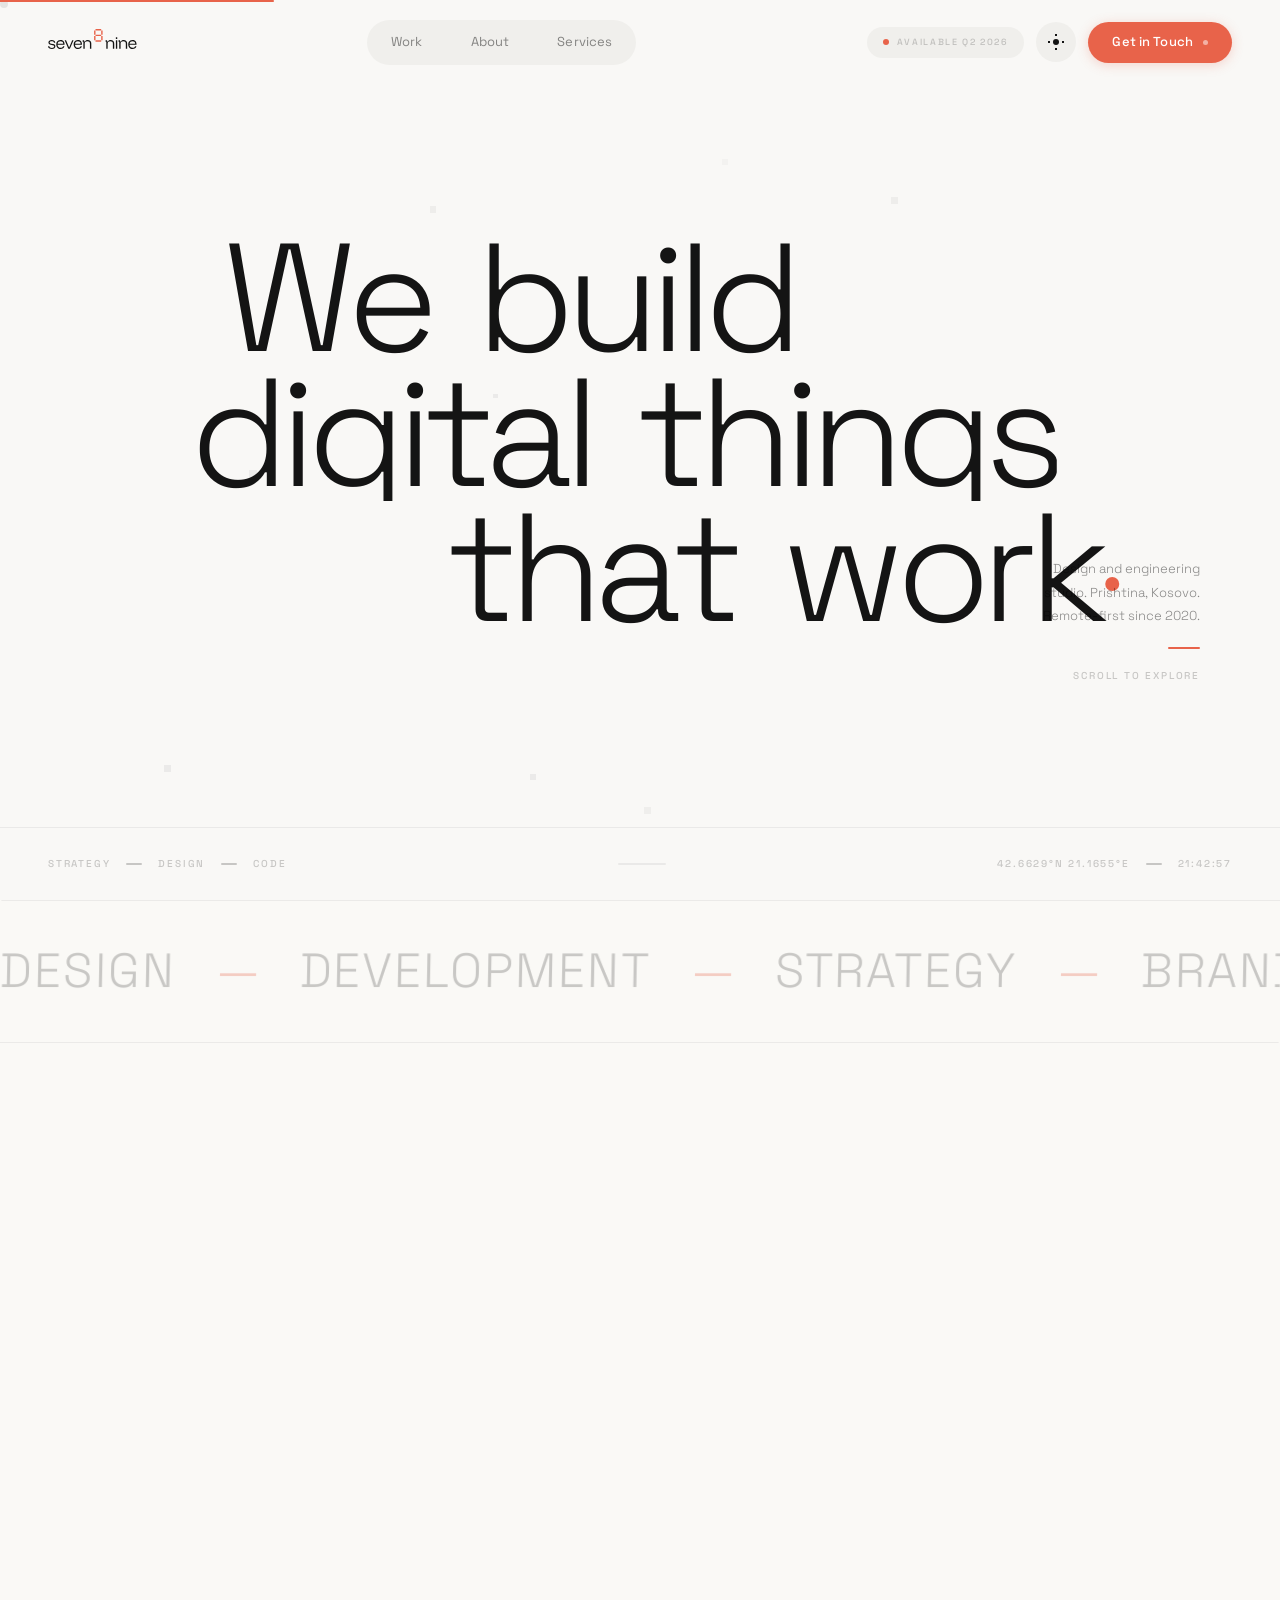
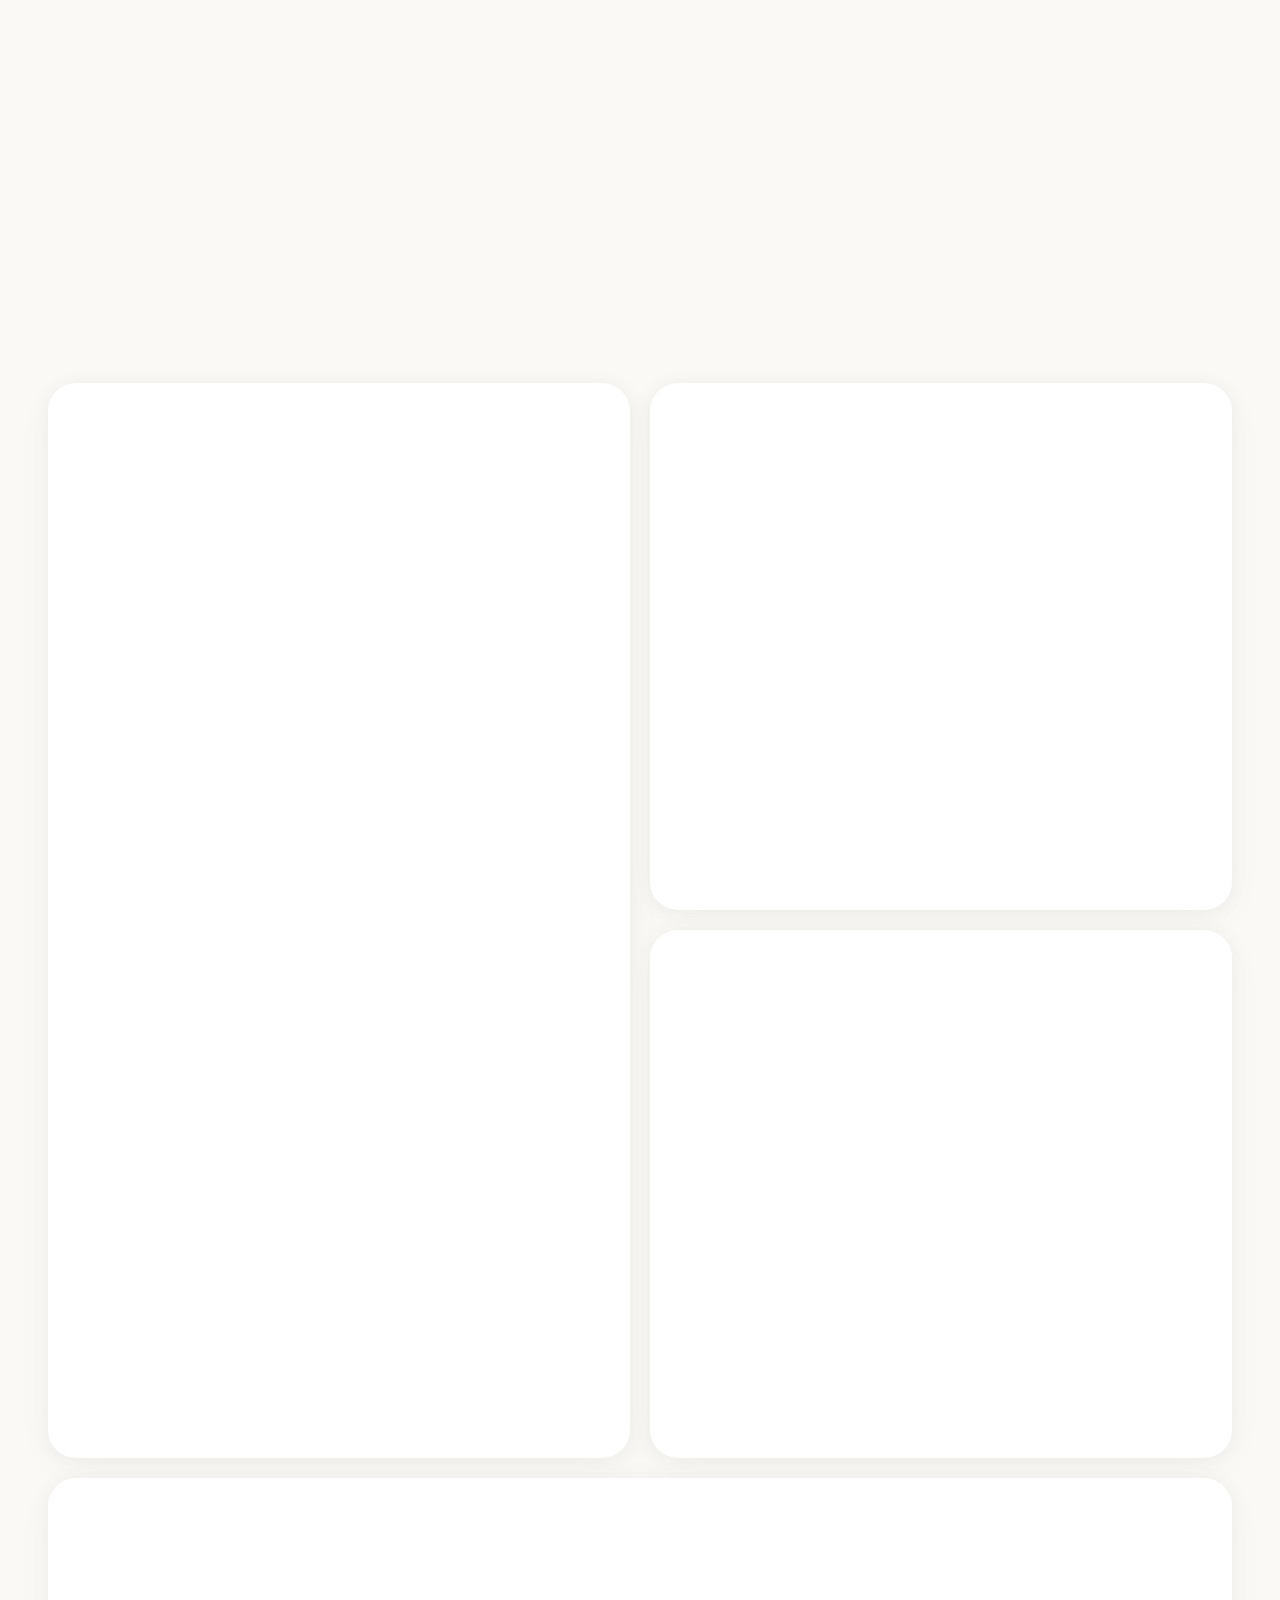
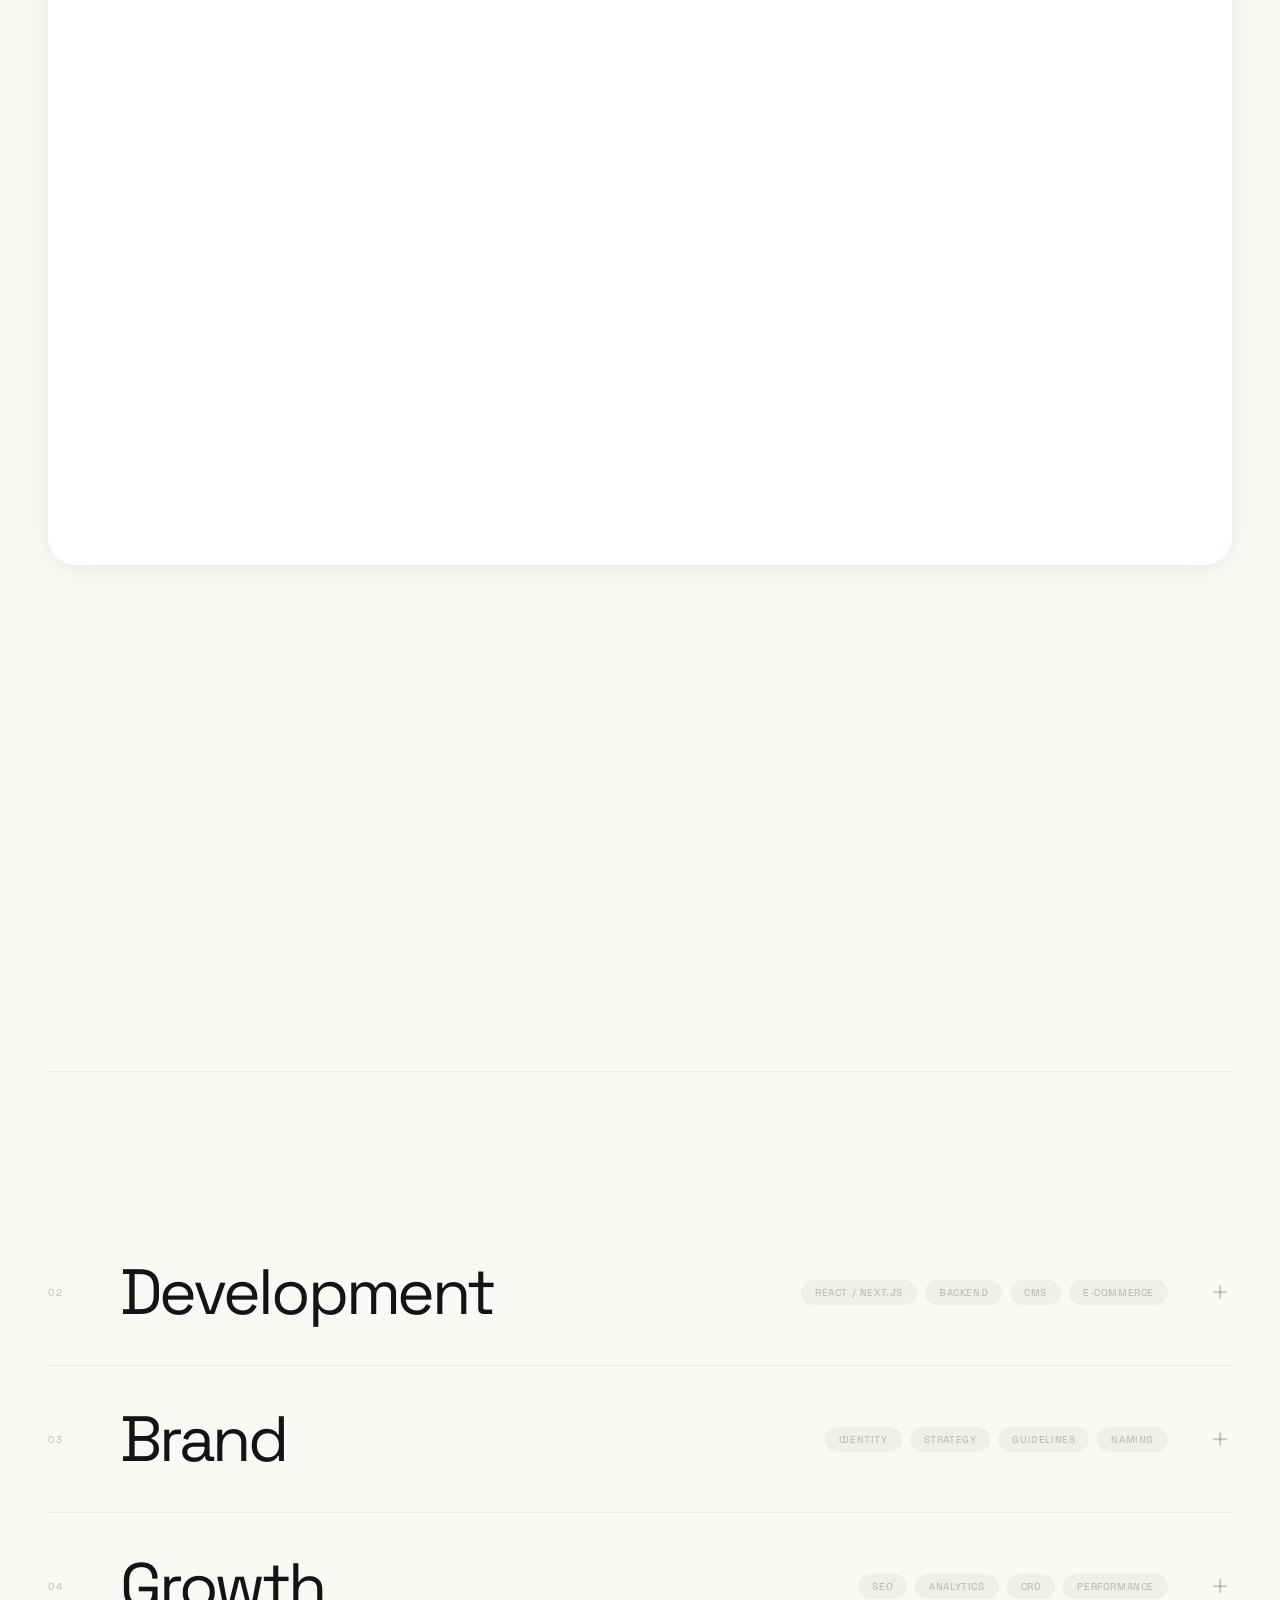
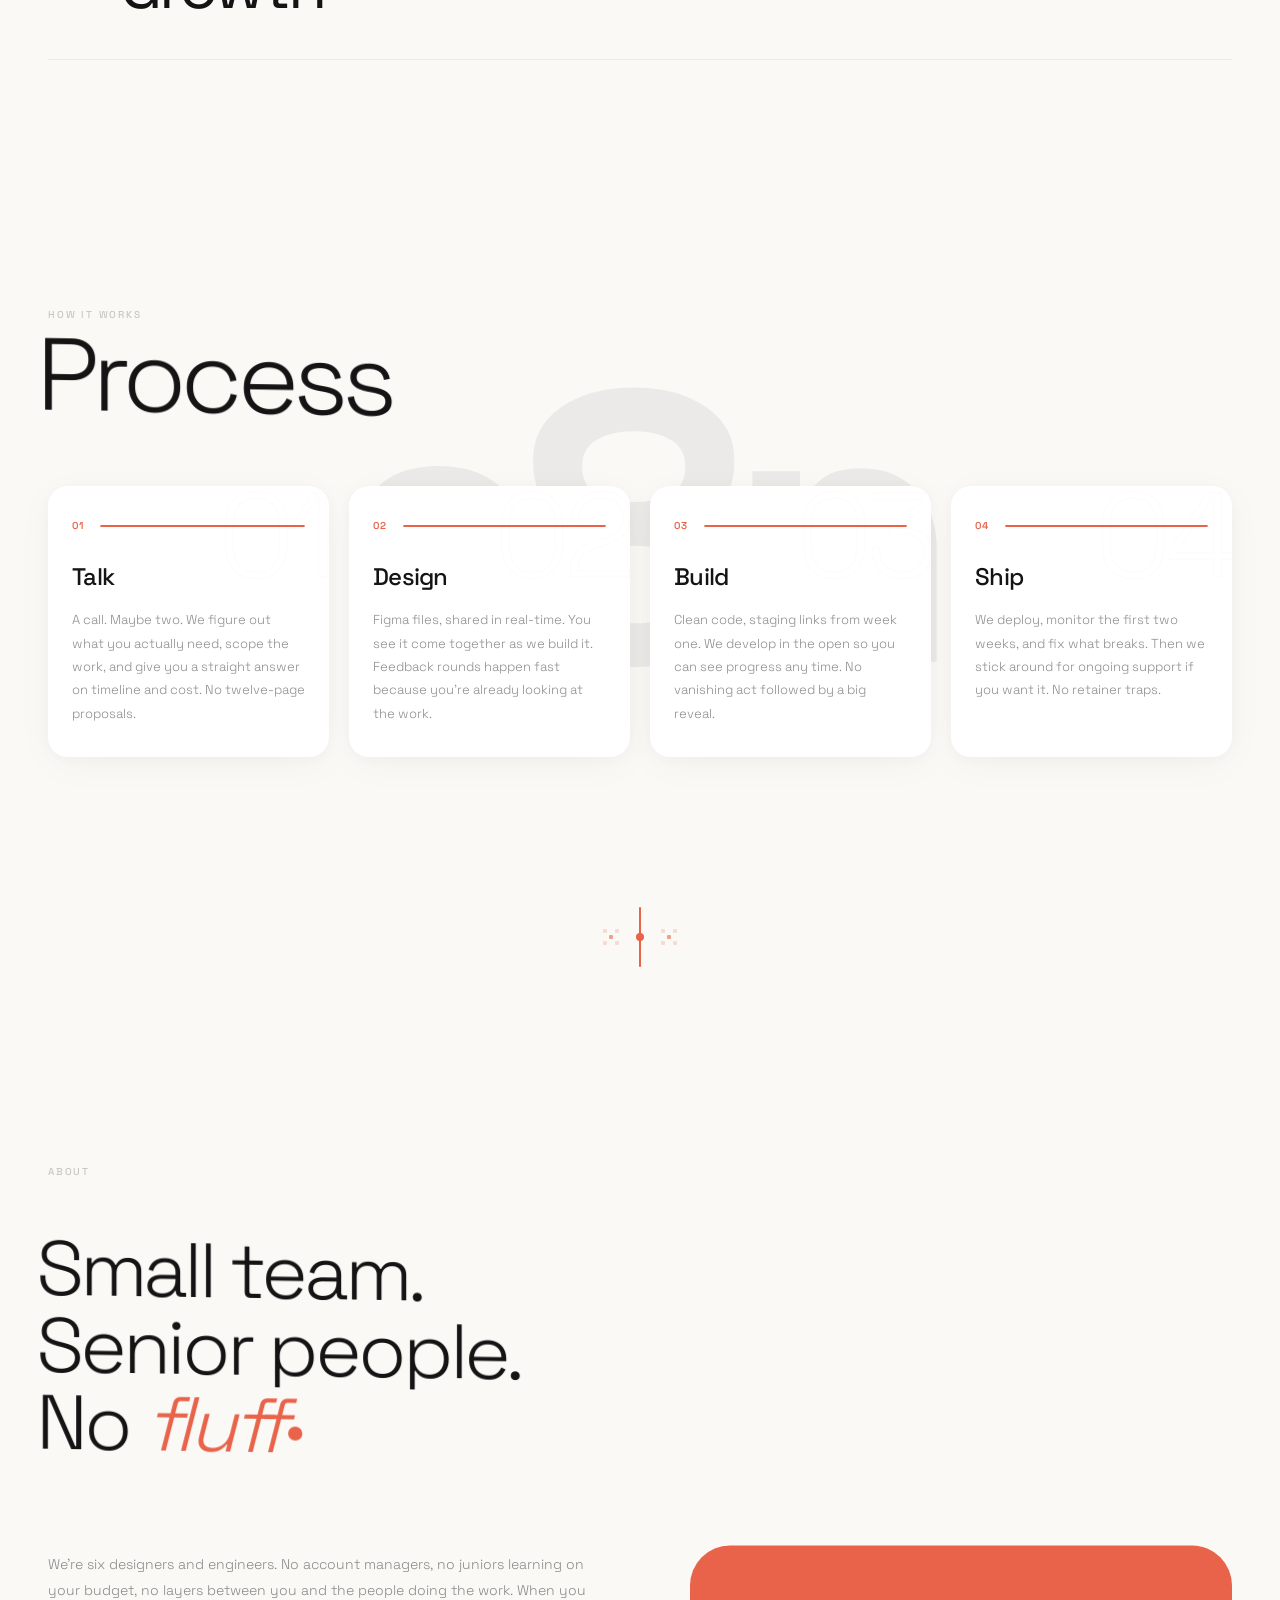
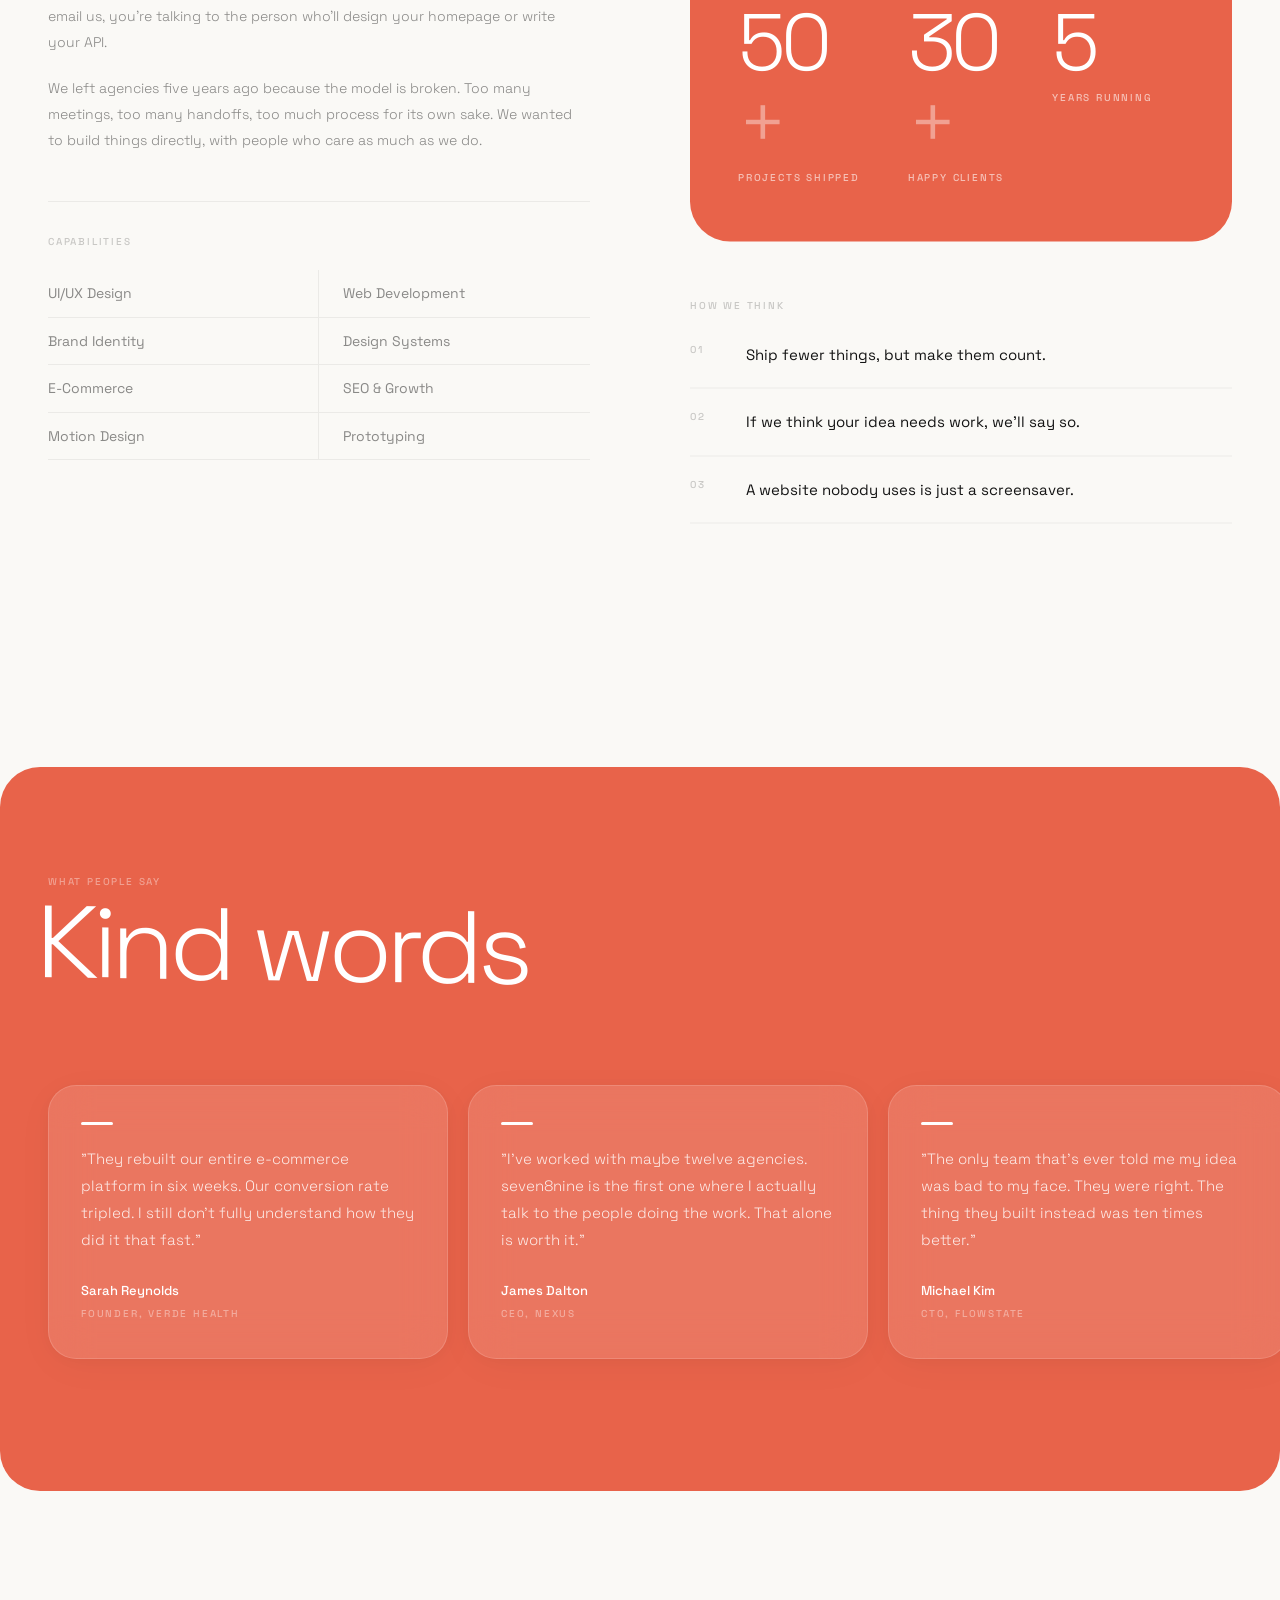
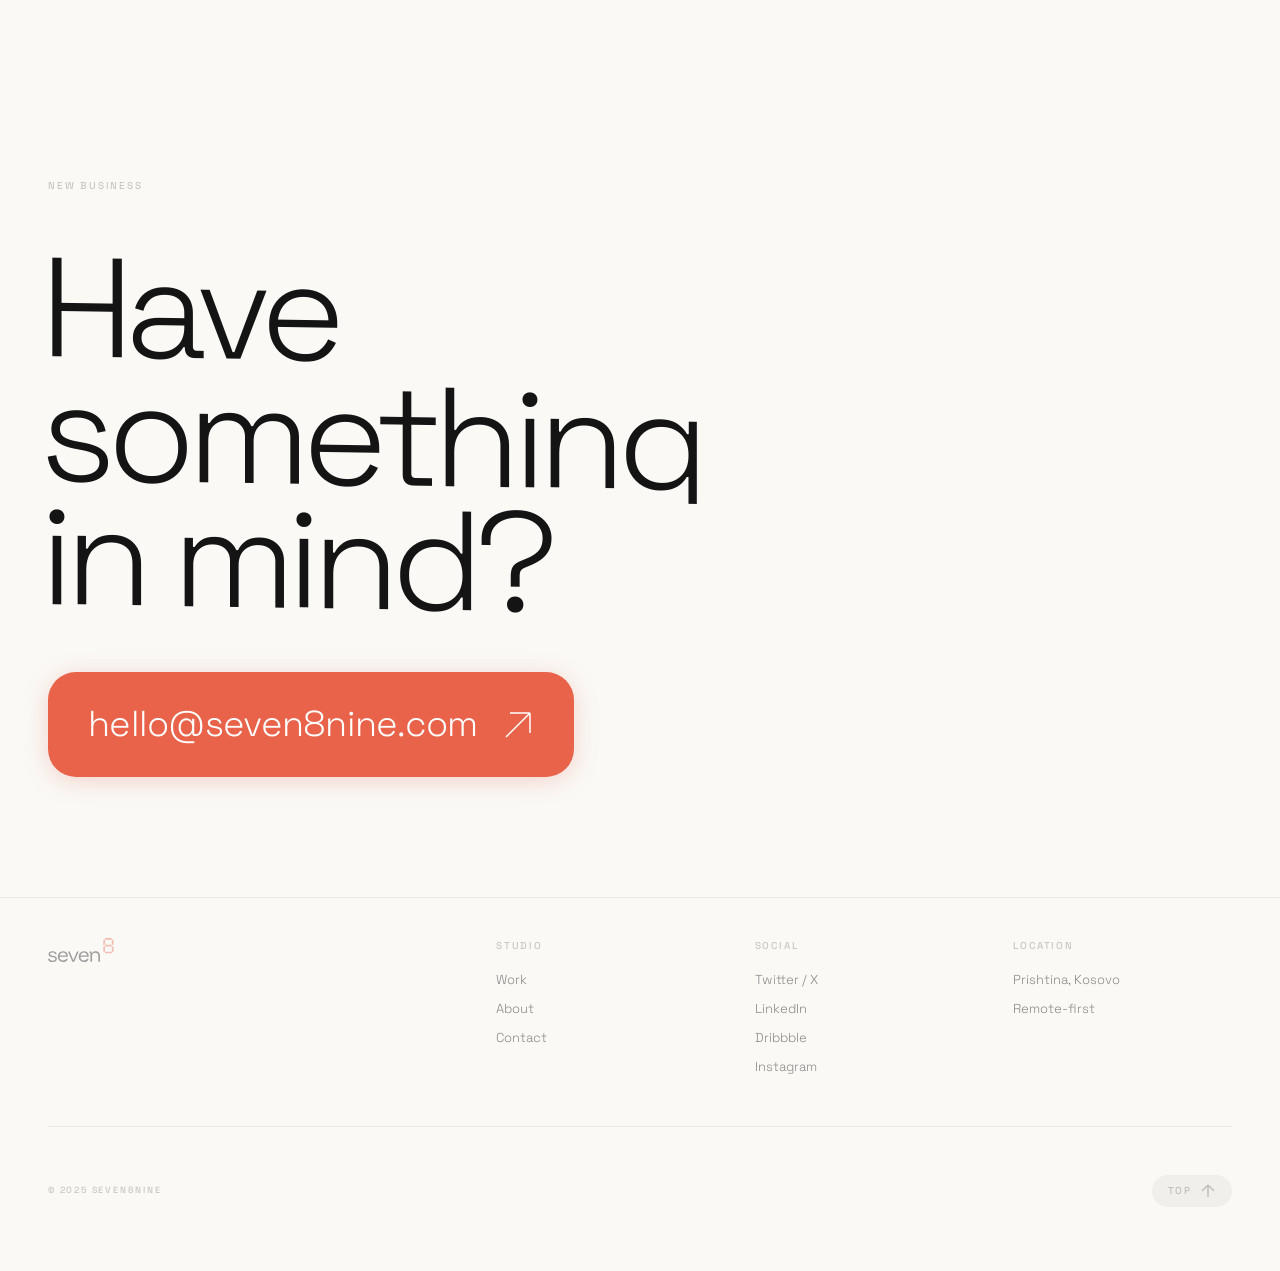
==== index.html @ 0e1b83a9 "Bold v15: Space Grotesk, extreme type contrast, daring interactions Switch to Space Grotesk as singl" ====
<!DOCTYPE html>
<html lang="en">
<head>
  <meta charset="UTF-8">
  <meta name="viewport" content="width=device-width, initial-scale=1.0">
  <title>seven8nine — Digital Studio</title>
  <link rel="stylesheet" href="css/style.css?v=15">
  <link rel="preconnect" href="https://fonts.googleapis.com">
  <link rel="preconnect" href="https://fonts.gstatic.com" crossorigin>
  <link href="https://fonts.googleapis.com/css2?family=Space+Grotesk:wght@300;400;500;600;700&display=swap" rel="stylesheet">
</head>
<body>

  <!-- Loader -->
  <div class="loader" id="loader">
    <div class="loader__col loader__col--left"></div>
    <div class="loader__col loader__col--right"></div>
    <div class="loader__content">
      <div class="loader__pixel-eight" aria-hidden="true">
        <div class="px" style="grid-area:1/2/2/5"></div>
        <div class="px" style="grid-area:2/1/4/2"></div>
        <div class="px" style="grid-area:2/5/4/6"></div>
        <div class="px" style="grid-area:4/2/5/5"></div>
        <div class="px" style="grid-area:5/1/7/2"></div>
        <div class="px" style="grid-area:5/5/7/6"></div>
        <div class="px" style="grid-area:7/2/8/5"></div>
      </div>
      <div class="loader__counter" id="loaderCounter">0</div>
    </div>
  </div>

  <!-- Cursor -->
  <div class="cursor" id="cursor">
    <div class="cursor__dot"></div>
    <div class="cursor__label" id="cursorLabel"></div>
  </div>

  <!-- Navigation -->
  <nav class="nav" id="nav">
    <div class="nav__inner">
      <a href="/" class="nav__logo" data-magnetic>
        <svg viewBox="0 0 248 56.03" xmlns="http://www.w3.org/2000/svg" class="logo-svg">
          <defs><style>.cls-1{fill:#1a1a1a}.cls-2{fill:#E8634A}</style></defs>
          <g><g><path class="cls-1" d="M10.92,56.03c-3.28,0-5.87-.68-7.78-2.04s-2.95-3.26-3.14-5.7H3.79c.19,1.56,.87,2.71,2.06,3.47,1.18,.75,2.91,1.13,5.2,1.13,4.11,0,6.16-1.32,6.16-3.95,0-1.07-.32-1.9-.95-2.48-.63-.58-1.7-1-3.2-1.27l-5.28-.97c-4.38-.81-6.57-2.9-6.57-6.29,0-2.18,.82-3.89,2.46-5.16s3.88-1.89,6.73-1.89,5.27,.64,7.03,1.93,2.77,3.09,3.04,5.4h-3.71c-.3-1.42-.97-2.48-2.02-3.16s-2.51-1.03-4.39-1.03-3.18,.32-4.15,.95c-.97,.63-1.45,1.55-1.45,2.76,0,.91,.32,1.63,.95,2.16,.63,.52,1.66,.92,3.08,1.19l5.24,.97c2.31,.43,4,1.18,5.08,2.26,1.07,1.08,1.61,2.53,1.61,4.35,0,2.34-.85,4.15-2.54,5.44s-4.11,1.93-7.25,1.93Z"/><path class="cls-1" d="M35.31,56.03c-2.47,0-4.62-.52-6.45-1.55-1.83-1.03-3.24-2.51-4.23-4.41-.99-1.91-1.49-4.14-1.49-6.69s.5-4.76,1.49-6.63c.99-1.87,2.39-3.31,4.19-4.33,1.8-1.02,3.91-1.53,6.33-1.53,2.28,0,4.26,.46,5.92,1.39s2.96,2.24,3.89,3.93,1.39,3.69,1.39,6v1.69H26.76c.11,2.77,.92,4.93,2.44,6.49,1.52,1.56,3.54,2.34,6.06,2.34,1.75,0,3.23-.38,4.45-1.13,1.22-.75,2.06-1.84,2.52-3.27h3.87c-.62,2.45-1.87,4.34-3.77,5.68-1.89,1.34-4.24,2.02-7.03,2.02Zm-8.34-15.03h15.72c-.19-2.18-.95-3.87-2.3-5.08-1.34-1.21-3.1-1.81-5.28-1.81s-3.98,.6-5.42,1.81c-1.44,1.21-2.34,2.9-2.72,5.08Z"/><path class="cls-1" d="M56.95,55.54l-10.28-24.18h3.91l8.58,20.47h.16l8.46-20.47h3.79l-10.28,24.18h-4.35Z"/><path class="cls-1" d="M84.08,56.03c-2.47,0-4.62-.52-6.45-1.55-1.83-1.03-3.24-2.51-4.23-4.41-.99-1.91-1.49-4.14-1.49-6.69s.5-4.76,1.49-6.63c.99-1.87,2.39-3.31,4.19-4.33,1.8-1.02,3.91-1.53,6.33-1.53,2.28,0,4.26,.46,5.92,1.39s2.96,2.24,3.89,3.93,1.39,3.69,1.39,6v1.69h-19.58c.11,2.77,.92,4.93,2.44,6.49,1.52,1.56,3.54,2.34,6.06,2.34,1.75,0,3.23-.38,4.45-1.13,1.22-.75,2.06-1.84,2.52-3.27h3.87c-.62,2.45-1.87,4.34-3.77,5.68-1.89,1.34-4.24,2.02-7.03,2.02Zm-8.34-15.03h15.72c-.19-2.18-.95-3.87-2.3-5.08-1.34-1.21-3.1-1.81-5.28-1.81s-3.98,.6-5.42,1.81c-1.44,1.21-2.34,2.9-2.72,5.08Z"/><path class="cls-1" d="M99.08,55.54v-20.15h-2.02v-4.03h4.19v3.63h1.69c.81-1.34,1.94-2.36,3.4-3.04,1.46-.68,3.14-1.03,5.02-1.03,3.03,0,5.45,.89,7.25,2.66,1.8,1.77,2.7,4.14,2.7,7.09v14.87h-3.79v-14.31c0-2.28-.62-4.02-1.87-5.22-1.25-1.2-3.07-1.79-5.46-1.79s-4.18,.6-5.44,1.79c-1.26,1.2-1.89,2.94-1.89,5.22v14.31h-3.79Z"/></g><g><path class="cls-1" d="M163.35,55.54v-20.13h-2.01v-4.03h4.19v3.62h1.69c.8-1.34,1.94-2.35,3.4-3.04,1.46-.68,3.13-1.03,5.01-1.03,3.03,0,5.45,.89,7.24,2.66,1.8,1.77,2.7,4.13,2.7,7.08v14.85h-3.78v-14.29c0-2.28-.62-4.02-1.87-5.21-1.25-1.19-3.07-1.79-5.45-1.79s-4.17,.6-5.43,1.79c-1.26,1.19-1.89,2.93-1.89,5.21v14.29h-3.78Z"/><path class="cls-1" d="M192.11,27.77c-.67,0-1.24-.23-1.71-.71-.47-.47-.7-1.04-.7-1.71s.23-1.24,.7-1.71c.47-.47,1.04-.7,1.71-.7s1.24,.23,1.71,.7c.47,.47,.7,1.04,.7,1.71s-.23,1.24-.7,1.71-1.04,.71-1.71,.71Zm-1.89,27.77V31.39h3.78v24.15h-3.78Z"/><path class="cls-1" d="M199.61,55.54v-20.13h-2.01v-4.03h4.19v3.62h1.69c.8-1.34,1.94-2.35,3.4-3.04,1.46-.68,3.13-1.03,5.01-1.03,3.03,0,5.45,.89,7.24,2.66,1.8,1.77,2.7,4.13,2.7,7.08v14.85h-3.78v-14.29c0-2.28-.62-4.02-1.87-5.21-1.25-1.19-3.07-1.79-5.45-1.79s-4.17,.6-5.43,1.79c-1.26,1.19-1.89,2.93-1.89,5.21v14.29h-3.78Z"/><path class="cls-1" d="M236.97,56.03c-2.47,0-4.62-.52-6.44-1.55-1.83-1.03-3.23-2.5-4.23-4.41-.99-1.91-1.49-4.13-1.49-6.68s.5-4.76,1.49-6.62c.99-1.86,2.39-3.31,4.19-4.33,1.8-1.02,3.9-1.53,6.32-1.53,2.28,0,4.25,.46,5.92,1.39,1.66,.93,2.96,2.23,3.88,3.92s1.39,3.69,1.39,6v1.69h-19.56c.11,2.76,.92,4.93,2.44,6.48,1.52,1.56,3.53,2.33,6.06,2.33,1.74,0,3.23-.38,4.45-1.13,1.22-.75,2.06-1.84,2.52-3.26h3.86c-.62,2.44-1.87,4.34-3.76,5.68-1.89,1.34-4.23,2.01-7.02,2.01Zm-8.33-15.01h15.7c-.19-2.17-.95-3.86-2.29-5.07-1.34-1.21-3.1-1.81-5.27-1.81s-3.98,.6-5.41,1.81c-1.44,1.21-2.34,2.9-2.72,5.07Z"/></g><g><polygon class="cls-2" points="133.11 23.87 133.11 19.89 129.13 19.89 129.13 23.87 129.13 27.85 129.13 31.83 133.11 31.83 133.11 27.85 133.11 23.87"/><polygon class="cls-2" points="149.02 27.85 149.02 31.83 153 31.83 153 27.85 153 23.87 153 19.89 149.02 19.89 149.02 23.87 149.02 27.85"/><polygon class="cls-2" points="133.11 7.96 133.11 3.98 129.13 3.98 129.13 7.96 129.13 11.94 129.13 15.91 133.11 15.91 133.11 11.94 133.11 7.96"/><polygon class="cls-2" points="149.02 3.98 149.02 7.96 149.02 11.94 149.02 15.91 153 15.91 153 11.94 153 7.96 153 3.98 149.02 3.98"/><polygon class="cls-2" points="141.06 3.98 145.04 3.98 149.02 3.98 149.02 0 145.04 0 141.06 0 137.09 0 133.11 0 133.11 3.98 137.09 3.98 141.06 3.98"/><polygon class="cls-2" points="141.06 31.83 137.09 31.83 133.11 31.83 133.11 35.81 137.09 35.81 141.06 35.81 145.04 35.81 149.02 35.81 149.02 31.83 145.04 31.83 141.06 31.83"/><polygon class="cls-2" points="141.06 15.91 137.09 15.91 133.11 15.91 133.11 19.89 137.09 19.89 141.06 19.89 145.04 19.89 149.02 19.89 149.02 15.91 145.04 15.91 141.06 15.91"/></g></g>
        </svg>
      </a>
      <div class="nav__links">
        <a href="work.html" class="nav__link" data-magnetic>Work</a>
        <a href="about.html" class="nav__link" data-magnetic>About</a>
        <a href="#services" class="nav__link" data-magnetic>Services</a>
      </div>
      <div class="nav__right">
        <div class="nav__status">
          <span class="nav__status-dot"></span>
          <span class="mono">Available Q2 2026</span>
        </div>
        <button class="theme-toggle" id="themeToggle" data-magnetic data-cursor="Mode" aria-label="Toggle theme">
          <div class="theme-toggle__icon">
            <div class="theme-toggle__sun">
              <span></span><span></span><span></span><span></span>
              <div class="theme-toggle__center"></div>
            </div>
            <div class="theme-toggle__moon"></div>
          </div>
        </button>
        <a href="contact.html" class="nav__cta" data-magnetic data-cursor="Let's Talk">
          <span>Get in Touch</span>
          <div class="nav__cta-dot"></div>
        </a>
        <button class="nav__burger" id="navBurger" aria-label="Menu">
          <span></span><span></span>
        </button>
      </div>
    </div>
  </nav>

  <!-- Mobile Menu -->
  <div class="mobile-menu" id="mobileMenu">
    <div class="mobile-menu__inner">
      <a href="work.html" class="mobile-menu__link"><span data-text="Work">Work</span></a>
      <a href="about.html" class="mobile-menu__link"><span data-text="About">About</span></a>
      <a href="#services" class="mobile-menu__link"><span data-text="Services">Services</span></a>
      <a href="contact.html" class="mobile-menu__link"><span data-text="Contact">Contact</span></a>
    </div>
    <div class="mobile-menu__footer">
      <a href="#">Twitter / X</a>
      <a href="#">LinkedIn</a>
      <a href="#">Dribbble</a>
    </div>
  </div>

  <!-- Hero -->
  <section class="hero" id="hero">
    <canvas class="hero__canvas" id="heroCanvas"></canvas>
    <div class="hero__glow hero__glow--1"></div>
    <div class="hero__glow hero__glow--2"></div>
    <div class="hero__overlay" id="heroOverlay"></div>
    <div class="hero__content">
      <h1 class="hero__title">
        <span class="hero__line hero__line--left">
          <span class="line"><span class="line__inner" data-reveal>We build</span></span>
        </span>
        <span class="hero__line hero__line--right">
          <span class="line"><span class="line__inner" data-reveal>digital things</span></span>
        </span>
        <span class="hero__line hero__line--center">
          <span class="line"><span class="line__inner" data-reveal>that <span class="hero__rotating" id="heroRotating">work</span><span class="hero__dot"></span></span></span>
        </span>
      </h1>
      <div class="hero__aside" data-reveal-fade>
        <p>Design and engineering<br>studio. Prishtina, Kosovo.<br>Remote-first since 2020.</p>
        <div class="hero__aside-line"></div>
        <span class="mono">Scroll to explore</span>
      </div>
    </div>
    <div class="hero__bottom">
      <div class="container hero__bottom-inner">
        <div class="hero__info" data-reveal-fade>
          <span class="mono">Strategy</span>
          <span class="hero__info-sep"></span>
          <span class="mono">Design</span>
          <span class="hero__info-sep"></span>
          <span class="mono">Code</span>
        </div>
        <div class="hero__scroll" data-reveal-fade>
          <div class="hero__scroll-line">
            <div class="hero__scroll-progress"></div>
          </div>
        </div>
        <div class="hero__location" data-reveal-fade>
          <span class="mono">42.6629&deg;N 21.1655&deg;E</span>
          <span class="hero__info-sep"></span>
          <span class="mono hero__clock" id="heroClock">00:00:00</span>
        </div>
      </div>
    </div>
  </section>

  <!-- Marquee -->
  <section class="marquee" data-speed="-1" data-skew>
    <div class="marquee__track">
      <span class="marquee__item">Design</span>
      <span class="marquee__sep">&mdash;</span>
      <span class="marquee__item">Development</span>
      <span class="marquee__sep">&mdash;</span>
      <span class="marquee__item">Strategy</span>
      <span class="marquee__sep">&mdash;</span>
      <span class="marquee__item">Branding</span>
      <span class="marquee__sep">&mdash;</span>
      <span class="marquee__item">Design</span>
      <span class="marquee__sep">&mdash;</span>
      <span class="marquee__item">Development</span>
      <span class="marquee__sep">&mdash;</span>
      <span class="marquee__item">Strategy</span>
      <span class="marquee__sep">&mdash;</span>
      <span class="marquee__item">Branding</span>
      <span class="marquee__sep">&mdash;</span>
      <span class="marquee__item">Design</span>
      <span class="marquee__sep">&mdash;</span>
      <span class="marquee__item">Development</span>
      <span class="marquee__sep">&mdash;</span>
      <span class="marquee__item">Strategy</span>
      <span class="marquee__sep">&mdash;</span>
      <span class="marquee__item">Branding</span>
      <span class="marquee__sep">&mdash;</span>
    </div>
  </section>

  <!-- Showreel -->
  <section class="reel" id="reel">
    <div class="reel__inner" data-cursor="Play" data-clip="up">
      <div class="reel__bg" style="background:var(--bg-2)">
        <div class="reel__grid-overlay"></div>
      </div>
      <div class="reel__content" data-reveal-fade>
        <div class="reel__play">
          <svg width="24" height="24" viewBox="0 0 24 24" fill="none"><polygon points="6,3 20,12 6,21" fill="currentColor"/></svg>
        </div>
        <span class="reel__label">Watch Showreel</span>
        <span class="mono">2025 Highlights &mdash; 01:24</span>
      </div>
    </div>
  </section>

  <!-- Selected Work -->
  <section class="work" id="work">
    <div class="container">
      <div class="section-head section-head--between">
        <span class="mono" data-reveal-fade>Selected Work</span>
        <a href="work.html" class="btn-line btn-line--sm" data-magnetic data-reveal-fade>
          <span>All projects</span>
          <svg width="14" height="14" viewBox="0 0 20 20" fill="none"><path d="M3 17L17 3M17 3H5M17 3V15" stroke="currentColor" stroke-width="1.5"/></svg>
        </a>
      </div>
    </div>

    <div class="work__list">
      <!-- 01 Nexus -->
      <a href="project.html" class="work-item" data-cursor="View">
        <div class="work-item__img" data-clip="left">
          <img src="https://images.unsplash.com/photo-1460925895917-afdab827c52f?w=1200&h=800&fit=crop" alt="Nexus" loading="lazy">
        </div>
        <div class="work-item__content" data-reveal-fade>
          <span class="work-item__index mono">01</span>
          <h3 class="work-item__title">Nexus</h3>
          <p class="work-item__tags mono">Web Design &mdash; Development &mdash; Strategy</p>
          <p class="work-item__desc">Platform redesign for an enterprise collaboration tool. Eight weeks, kickoff to launch. The old site had a 70% bounce rate. The new one doesn't.</p>
          <span class="work-item__result mono">+40% engagement</span>
        </div>
      </a>

      <!-- 02 Verde Health -->
      <a href="project.html" class="work-item work-item--reverse" data-cursor="View">
        <div class="work-item__img" data-clip="right">
          <img src="https://images.unsplash.com/photo-1576091160399-112ba8d25d1d?w=1200&h=800&fit=crop" alt="Verde Health" loading="lazy">
        </div>
        <div class="work-item__content" data-reveal-fade>
          <span class="work-item__index mono">02</span>
          <h3 class="work-item__title">Verde Health</h3>
          <p class="work-item__tags mono">Brand Identity &mdash; Strategy &mdash; Web</p>
          <p class="work-item__desc">Full rebrand for a health-tech startup. They came in wanting a new logo. They left with a new name, identity system, and a site that actually converts.</p>
          <span class="work-item__result mono">3x conversion rate</span>
        </div>
      </a>

      <!-- 03 Flowstate -->
      <a href="project.html" class="work-item" data-cursor="View">
        <div class="work-item__img" data-clip="left">
          <img src="https://images.unsplash.com/photo-1551650975-87deedd944c3?w=1200&h=800&fit=crop" alt="Flowstate" loading="lazy">
        </div>
        <div class="work-item__content" data-reveal-fade>
          <span class="work-item__index mono">03</span>
          <h3 class="work-item__title">Flowstate</h3>
          <p class="work-item__tags mono">Product Design &mdash; Development &mdash; App</p>
          <p class="work-item__desc">Productivity app, soup to nuts. Design, engineering, app store launch. Built the entire thing with three people in twelve weeks.</p>
          <span class="work-item__result mono">0 &rarr; 10K users in 3 months</span>
        </div>
      </a>

      <!-- 04 Ember Fitness -->
      <a href="project.html" class="work-item work-item--reverse" data-cursor="View">
        <div class="work-item__img" data-clip="right">
          <img src="https://images.unsplash.com/photo-1534438327276-14e5300c3a48?w=1200&h=800&fit=crop" alt="Ember Fitness" loading="lazy">
        </div>
        <div class="work-item__content" data-reveal-fade>
          <span class="work-item__index mono">04</span>
          <h3 class="work-item__title">Ember Fitness</h3>
          <p class="work-item__tags mono">App Design &mdash; Branding &mdash; Growth</p>
          <p class="work-item__desc">Brand and app design for a fitness platform that needed to feel premium. We made it look expensive without the expensive price tag.</p>
          <span class="work-item__result mono">200K downloads, year one</span>
        </div>
      </a>
    </div>
  </section>

  <!-- Visual Divider -->
  <div class="visual-divider" data-reveal-fade>
    <div class="pixel-decoration" aria-hidden="true">
      <span class="px"></span><span class="px"></span><span class="px"></span>
      <span class="px"></span><span class="px"></span><span class="px"></span>
      <span class="px"></span><span class="px"></span><span class="px"></span>
    </div>
    <div class="visual-divider__line"></div>
    <div class="pixel-decoration" aria-hidden="true">
      <span class="px"></span><span class="px"></span><span class="px"></span>
      <span class="px"></span><span class="px"></span><span class="px"></span>
      <span class="px"></span><span class="px"></span><span class="px"></span>
    </div>
  </div>

  <!-- Services -->
  <section class="services" id="services">
    <div class="container">
      <div class="section-head section-fold">
        <span class="mono" data-reveal-fade>What We Do</span>
        <h2 class="section-title">
          <span class="line"><span class="line__inner" data-reveal>Services</span></span>
        </h2>
      </div>
      <div class="services__list">
        <div class="service-accord" data-accord>
          <button class="service-accord__head" data-accord-trigger>
            <span class="service-accord__num mono">01</span>
            <h3 class="service-accord__title">Design</h3>
            <div class="service-accord__tags">
              <span>UI/UX</span><span>Web Design</span><span>Systems</span><span>Prototyping</span>
            </div>
            <div class="service-accord__icon">
              <span></span><span></span>
            </div>
          </button>
          <div class="service-accord__body">
            <div class="service-accord__content">
              <p>We design interfaces. Not mood boards, not abstract concepts. Actual screens you can click through. Figma to production-ready, usually in weeks. We share files in real-time so there are no surprises at the end.</p>
            </div>
          </div>
        </div>
        <div class="service-accord" data-accord>
          <button class="service-accord__head" data-accord-trigger>
            <span class="service-accord__num mono">02</span>
            <h3 class="service-accord__title">Development</h3>
            <div class="service-accord__tags">
              <span>React / Next.js</span><span>Backend</span><span>CMS</span><span>E-commerce</span>
            </div>
            <div class="service-accord__icon">
              <span></span><span></span>
            </div>
          </button>
          <div class="service-accord__body">
            <div class="service-accord__content">
              <p>React, Next.js, Svelte, whatever fits the project. We write the frontend, the backend, and handle deployment. You get staging links from day one. No WordPress templates, no page builders. Real code that scales.</p>
            </div>
          </div>
        </div>
        <div class="service-accord" data-accord>
          <button class="service-accord__head" data-accord-trigger>
            <span class="service-accord__num mono">03</span>
            <h3 class="service-accord__title">Brand</h3>
            <div class="service-accord__tags">
              <span>Identity</span><span>Strategy</span><span>Guidelines</span><span>Naming</span>
            </div>
            <div class="service-accord__icon">
              <span></span><span></span>
            </div>
          </button>
          <div class="service-accord__body">
            <div class="service-accord__content">
              <p>Logos, guidelines, tone of voice. The whole package or just the parts you need. We've named three companies that people actually remember. Strategy first, then we make it look good.</p>
            </div>
          </div>
        </div>
        <div class="service-accord" data-accord>
          <button class="service-accord__head" data-accord-trigger>
            <span class="service-accord__num mono">04</span>
            <h3 class="service-accord__title">Growth</h3>
            <div class="service-accord__tags">
              <span>SEO</span><span>Analytics</span><span>CRO</span><span>Performance</span>
            </div>
            <div class="service-accord__icon">
              <span></span><span></span>
            </div>
          </button>
          <div class="service-accord__body">
            <div class="service-accord__content">
              <p>We track what matters, fix what's broken, and test everything else. Your Google Analytics is probably set up wrong. We'll fix that, then we'll fix your conversion rate.</p>
            </div>
          </div>
        </div>
      </div>
    </div>
  </section>

  <!-- Process -->
  <section class="process" id="process">
    <div class="container">
      <div class="section-head section-fold">
        <span class="mono" data-reveal-fade>How It Works</span>
        <h2 class="section-title">
          <span class="line"><span class="line__inner" data-reveal>Process</span></span>
        </h2>
      </div>
      <div class="process__grid">
        <div class="process__step" data-reveal-fade>
          <span class="process__step-big">01</span>
          <div class="process__step-head">
            <span class="process__step-num">01</span>
            <div class="process__step-line"></div>
          </div>
          <h3 class="process__step-title">Talk</h3>
          <p class="process__step-desc">A call. Maybe two. We figure out what you actually need, scope the work, and give you a straight answer on timeline and cost. No twelve-page proposals.</p>
        </div>
        <div class="process__step" data-reveal-fade>
          <span class="process__step-big">02</span>
          <div class="process__step-head">
            <span class="process__step-num">02</span>
            <div class="process__step-line"></div>
          </div>
          <h3 class="process__step-title">Design</h3>
          <p class="process__step-desc">Figma files, shared in real-time. You see it come together as we build it. Feedback rounds happen fast because you're already looking at the work.</p>
        </div>
        <div class="process__step" data-reveal-fade>
          <span class="process__step-big">03</span>
          <div class="process__step-head">
            <span class="process__step-num">03</span>
            <div class="process__step-line"></div>
          </div>
          <h3 class="process__step-title">Build</h3>
          <p class="process__step-desc">Clean code, staging links from week one. We develop in the open so you can see progress any time. No vanishing act followed by a big reveal.</p>
        </div>
        <div class="process__step" data-reveal-fade>
          <span class="process__step-big">04</span>
          <div class="process__step-head">
            <span class="process__step-num">04</span>
            <div class="process__step-line"></div>
          </div>
          <h3 class="process__step-title">Ship</h3>
          <p class="process__step-desc">We deploy, monitor the first two weeks, and fix what breaks. Then we stick around for ongoing support if you want it. No retainer traps.</p>
        </div>
      </div>
    </div>
  </section>

  <!-- Visual Divider -->
  <div class="visual-divider" data-reveal-fade>
    <div class="pixel-decoration" aria-hidden="true">
      <span class="px"></span><span class="px"></span><span class="px"></span>
      <span class="px"></span><span class="px"></span><span class="px"></span>
      <span class="px"></span><span class="px"></span><span class="px"></span>
    </div>
    <div class="visual-divider__line"></div>
    <div class="pixel-decoration" aria-hidden="true">
      <span class="px"></span><span class="px"></span><span class="px"></span>
      <span class="px"></span><span class="px"></span><span class="px"></span>
      <span class="px"></span><span class="px"></span><span class="px"></span>
    </div>
  </div>

  <!-- About -->
  <section class="about" id="about">
    <div class="container">
      <div class="section-head">
        <span class="mono" data-reveal-fade>About</span>
      </div>
      <div class="about__hero-text section-fold">
        <h2 class="about__title">
          <span class="line"><span class="line__inner" data-reveal>Small team.</span></span>
          <span class="line"><span class="line__inner" data-reveal>Senior people.</span></span>
          <span class="line"><span class="line__inner" data-reveal>No <em>fluff</em><span class="hero__dot"></span></span></span>
        </h2>
      </div>
      <div class="about__layout">
        <div class="about__left">
          <div class="about__text" data-reveal-fade>
            <p>We're six designers and engineers. No account managers, no juniors learning on your budget, no layers between you and the people doing the work. When you email us, you're talking to the person who'll design your homepage or write your API.</p>
            <p>We left agencies five years ago because the model is broken. Too many meetings, too many handoffs, too much process for its own sake. We wanted to build things directly, with people who care as much as we do.</p>
          </div>
          <div class="about__capabilities" data-reveal-fade>
            <h4 class="mono">Capabilities</h4>
            <div class="about__cap-grid">
              <span>UI/UX Design</span>
              <span>Web Development</span>
              <span>Brand Identity</span>
              <span>Design Systems</span>
              <span>E-Commerce</span>
              <span>SEO & Growth</span>
              <span>Motion Design</span>
              <span>Prototyping</span>
            </div>
          </div>
        </div>
        <div class="about__right">
          <div class="about__stats">
            <div class="about__stat" data-reveal-fade>
              <span class="about__stat-num" data-count="50">0</span><span class="about__stat-plus">+</span>
              <span class="about__stat-label mono">Projects shipped</span>
            </div>
            <div class="about__stat" data-reveal-fade>
              <span class="about__stat-num" data-count="30">0</span><span class="about__stat-plus">+</span>
              <span class="about__stat-label mono">Happy clients</span>
            </div>
            <div class="about__stat" data-reveal-fade>
              <span class="about__stat-num" data-count="5">0</span>
              <span class="about__stat-label mono">Years running</span>
            </div>
          </div>
          <div class="about__manifesto" data-reveal-fade>
            <h4 class="mono">How we think</h4>
            <div class="about__manifesto-item">
              <span class="mono">01</span>
              <p>Ship fewer things, but make them count.</p>
            </div>
            <div class="about__manifesto-item">
              <span class="mono">02</span>
              <p>If we think your idea needs work, we'll say so.</p>
            </div>
            <div class="about__manifesto-item">
              <span class="mono">03</span>
              <p>A website nobody uses is just a screensaver.</p>
            </div>
          </div>
        </div>
      </div>
    </div>
  </section>

  <!-- Testimonials -->
  <section class="testimonials" id="testimonials">
    <div class="container">
      <div class="section-head">
        <span class="mono" data-reveal-fade>What People Say</span>
        <h2 class="section-title">
          <span class="line"><span class="line__inner" data-reveal>Kind words</span></span>
        </h2>
      </div>
    </div>
    <div class="testimonials__wrap">
      <div class="testimonials__track" data-cursor="Drag">
        <div class="testimonial-card">
          <blockquote>
            <p>"They rebuilt our entire e-commerce platform in six weeks. Our conversion rate tripled. I still don't fully understand how they did it that fast."</p>
            <footer>
              <strong>Sarah Reynolds</strong>
              <span class="mono">Founder, Verde Health</span>
            </footer>
          </blockquote>
        </div>
        <div class="testimonial-card">
          <blockquote>
            <p>"I've worked with maybe twelve agencies. seven8nine is the first one where I actually talk to the people doing the work. That alone is worth it."</p>
            <footer>
              <strong>James Dalton</strong>
              <span class="mono">CEO, Nexus</span>
            </footer>
          </blockquote>
        </div>
        <div class="testimonial-card">
          <blockquote>
            <p>"The only team that's ever told me my idea was bad to my face. They were right. The thing they built instead was ten times better."</p>
            <footer>
              <strong>Michael Kim</strong>
              <span class="mono">CTO, Flowstate</span>
            </footer>
          </blockquote>
        </div>
        <div class="testimonial-card">
          <blockquote>
            <p>"We came in thinking we needed a redesign. They convinced us we needed a rebrand. Best decision we made all year."</p>
            <footer>
              <strong>Elena Voss</strong>
              <span class="mono">CMO, Aura</span>
            </footer>
          </blockquote>
        </div>
        <div class="testimonial-card">
          <blockquote>
            <p>"Referred them to three friends already. All three hired them. That should tell you something."</p>
            <footer>
              <strong>David Park</strong>
              <span class="mono">CPO, Ember Fitness</span>
            </footer>
          </blockquote>
        </div>
      </div>
    </div>
  </section>

  <!-- Contact -->
  <section class="contact" id="contact">
    <div class="container">
      <div class="contact__inner">
        <div class="section-head">
          <span class="mono" data-reveal-fade>New Business</span>
        </div>
        <h2 class="contact__title">
          <span class="line"><span class="line__inner" data-reveal>Have something</span></span>
          <span class="line"><span class="line__inner" data-reveal>in mind?</span></span>
        </h2>
        <a href="mailto:hello@seven8nine.com" class="contact__link" data-magnetic data-cursor="Send">
          <span class="contact__link-text" data-reveal-fade>hello@seven8nine.com</span>
          <svg width="32" height="32" viewBox="0 0 32 32" fill="none"><path d="M4 28L28 4M28 4H8M28 4V24" stroke="currentColor" stroke-width="1.5"/></svg>
        </a>
      </div>
    </div>
  </section>

  <!-- Footer -->
  <footer class="footer">
    <div class="container">
      <div class="footer__top">
        <div class="footer__brand">
          <svg viewBox="0 0 248 56.03" xmlns="http://www.w3.org/2000/svg" class="logo-svg logo-svg--footer">
            <defs><style>.cls-1f{fill:#1a1a1a}.cls-2f{fill:#E8634A}</style></defs>
            <g><g><path class="cls-1f" d="M10.92,56.03c-3.28,0-5.87-.68-7.78-2.04s-2.95-3.26-3.14-5.7H3.79c.19,1.56,.87,2.71,2.06,3.47,1.18,.75,2.91,1.13,5.2,1.13,4.11,0,6.16-1.32,6.16-3.95,0-1.07-.32-1.9-.95-2.48-.63-.58-1.7-1-3.2-1.27l-5.28-.97c-4.38-.81-6.57-2.9-6.57-6.29,0-2.18,.82-3.89,2.46-5.16s3.88-1.89,6.73-1.89,5.27,.64,7.03,1.93,2.77,3.09,3.04,5.4h-3.71c-.3-1.42-.97-2.48-2.02-3.16s-2.51-1.03-4.39-1.03-3.18,.32-4.15,.95c-.97,.63-1.45,1.55-1.45,2.76,0,.91,.32,1.63,.95,2.16,.63,.52,1.66,.92,3.08,1.19l5.24,.97c2.31,.43,4,1.18,5.08,2.26,1.07,1.08,1.61,2.53,1.61,4.35,0,2.34-.85,4.15-2.54,5.44s-4.11,1.93-7.25,1.93Z"/><path class="cls-1f" d="M35.31,56.03c-2.47,0-4.62-.52-6.45-1.55-1.83-1.03-3.24-2.51-4.23-4.41-.99-1.91-1.49-4.14-1.49-6.69s.5-4.76,1.49-6.63c.99-1.87,2.39-3.31,4.19-4.33,1.8-1.02,3.91-1.53,6.33-1.53,2.28,0,4.26,.46,5.92,1.39s2.96,2.24,3.89,3.93,1.39,3.69,1.39,6v1.69H26.76c.11,2.77,.92,4.93,2.44,6.49,1.52,1.56,3.54,2.34,6.06,2.34,1.75,0,3.23-.38,4.45-1.13,1.22-.75,2.06-1.84,2.52-3.27h3.87c-.62,2.45-1.87,4.34-3.77,5.68-1.89,1.34-4.24,2.02-7.03,2.02Zm-8.34-15.03h15.72c-.19-2.18-.95-3.87-2.3-5.08-1.34-1.21-3.1-1.81-5.28-1.81s-3.98,.6-5.42,1.81c-1.44,1.21-2.34,2.9-2.72,5.08Z"/><path class="cls-1f" d="M56.95,55.54l-10.28-24.18h3.91l8.58,20.47h.16l8.46-20.47h3.79l-10.28,24.18h-4.35Z"/><path class="cls-1f" d="M84.08,56.03c-2.47,0-4.62-.52-6.45-1.55-1.83-1.03-3.24-2.51-4.23-4.41-.99-1.91-1.49-4.14-1.49-6.69s.5-4.76,1.49-6.63c.99-1.87,2.39-3.31,4.19-4.33,1.8-1.02,3.91-1.53,6.33-1.53,2.28,0,4.26,.46,5.92,1.39s2.96,2.24,3.89,3.93,1.39,3.69,1.39,6v1.69h-19.58c.11,2.77,.92,4.93,2.44,6.49,1.52,1.56,3.54,2.34,6.06,2.34,1.75,0,3.23-.38,4.45-1.13,1.22-.75,2.06-1.84,2.52-3.27h3.87c-.62,2.45-1.87,4.34-3.77,5.68-1.89,1.34-4.24,2.02-7.03,2.02Zm-8.34-15.03h15.72c-.19-2.18-.95-3.87-2.3-5.08-1.34-1.21-3.1-1.81-5.28-1.81s-3.98,.6-5.42,1.81c-1.44,1.21-2.34,2.9-2.72,5.08Z"/><path class="cls-1f" d="M99.08,55.54v-20.15h-2.02v-4.03h4.19v3.63h1.69c.81-1.34,1.94-2.36,3.4-3.04,1.46-.68,3.14-1.03,5.02-1.03,3.03,0,5.45,.89,7.25,2.66,1.8,1.77,2.7,4.14,2.7,7.09v14.87h-3.79v-14.31c0-2.28-.62-4.02-1.87-5.22-1.25-1.2-3.07-1.79-5.46-1.79s-4.18,.6-5.44,1.79c-1.26,1.2-1.89,2.94-1.89,5.22v14.31h-3.79Z"/></g><g><polygon class="cls-2f" points="133.11 23.87 133.11 19.89 129.13 19.89 129.13 23.87 129.13 27.85 129.13 31.83 133.11 31.83 133.11 27.85 133.11 23.87"/><polygon class="cls-2f" points="149.02 27.85 149.02 31.83 153 31.83 153 27.85 153 23.87 153 19.89 149.02 19.89 149.02 23.87 149.02 27.85"/><polygon class="cls-2f" points="133.11 7.96 133.11 3.98 129.13 3.98 129.13 7.96 129.13 11.94 129.13 15.91 133.11 15.91 133.11 11.94 133.11 7.96"/><polygon class="cls-2f" points="149.02 3.98 149.02 7.96 149.02 11.94 149.02 15.91 153 15.91 153 11.94 153 7.96 153 3.98 149.02 3.98"/><polygon class="cls-2f" points="141.06 3.98 145.04 3.98 149.02 3.98 149.02 0 145.04 0 141.06 0 137.09 0 133.11 0 133.11 3.98 137.09 3.98 141.06 3.98"/><polygon class="cls-2f" points="141.06 31.83 137.09 31.83 133.11 31.83 133.11 35.81 137.09 35.81 141.06 35.81 145.04 35.81 149.02 35.81 149.02 31.83 145.04 31.83 141.06 31.83"/><polygon class="cls-2f" points="141.06 15.91 137.09 15.91 133.11 15.91 133.11 19.89 137.09 19.89 141.06 19.89 145.04 19.89 149.02 19.89 149.02 15.91 145.04 15.91 141.06 15.91"/></g></g>
          </svg>
        </div>
        <div class="footer__grid">
          <div class="footer__col">
            <h4 class="mono">Studio</h4>
            <div class="footer__links">
              <a href="work.html">Work</a>
              <a href="about.html">About</a>
              <a href="contact.html">Contact</a>
            </div>
          </div>
          <div class="footer__col">
            <h4 class="mono">Social</h4>
            <div class="footer__links">
              <a href="#" data-magnetic>Twitter / X</a>
              <a href="#" data-magnetic>LinkedIn</a>
              <a href="#" data-magnetic>Dribbble</a>
              <a href="#" data-magnetic>Instagram</a>
            </div>
          </div>
          <div class="footer__col">
            <h4 class="mono">Location</h4>
            <div class="footer__links">
              <span>Prishtina, Kosovo</span>
              <span>Remote-first</span>
            </div>
          </div>
        </div>
      </div>
      <div class="footer__bottom">
        <span class="mono footer__copy">&copy; 2025 seven8nine</span>
        <a href="#hero" class="footer__back-top" data-magnetic>
          <span class="mono">Top</span>
          <svg width="16" height="16" viewBox="0 0 16 16" fill="none"><path d="M8 14V2M8 2L2 8M8 2L14 8" stroke="currentColor" stroke-width="1.5"/></svg>
        </a>
      </div>
    </div>
  </footer>

  <script src="js/main.js?v=15"></script>
</body>
</html>
---- css/style.css ----
/* ===========================
   seven8nine — v11 BOLD
   Daring. Extreme type. Alive.
   =========================== */

*, *::before, *::after { margin: 0; padding: 0; box-sizing: border-box; }

:root {
  --bg: #faf9f6;
  --bg-2: #f0efec;
  --bg-3: #e5e4e1;
  --border: rgba(0,0,0,0.06);
  --border-hover: rgba(0,0,0,0.14);
  --text: #141414;
  --text-2: rgba(0,0,0,0.45);
  --text-3: rgba(0,0,0,0.2);
  --accent: #E8634A;
  --accent-light: #fdf0ed;
  --accent-glow: rgba(232,99,74,0.06);
  --card-bg: #fff;
  --card-shadow: 0 2px 20px rgba(0,0,0,0.04), 0 8px 40px rgba(0,0,0,0.03);
  --card-shadow-hover: 0 8px 40px rgba(0,0,0,0.08), 0 20px 60px rgba(0,0,0,0.05);
  --cursor-dot: #141414;
  --cursor-label: #fff;
  --font: 'Space Grotesk', -apple-system, sans-serif;
  --mono: 'Space Grotesk', -apple-system, sans-serif;
  --radius-sm: 12px;
  --radius: 20px;
  --radius-lg: 28px;
  --radius-xl: 40px;
  --radius-pill: 999px;
  --ease: cubic-bezier(0.16, 1, 0.3, 1);
  --ease-out: cubic-bezier(0.33, 1, 0.68, 1);
  --ease-in-out: cubic-bezier(0.65, 0, 0.35, 1);
  --ease-spring: cubic-bezier(0.22, 1, 0.36, 1);
}

/* === DARK MODE === */
[data-theme="dark"] {
  --bg: #111110;
  --bg-2: #1a1a18;
  --bg-3: #222220;
  --border: rgba(255,255,255,0.06);
  --border-hover: rgba(255,255,255,0.14);
  --text: #f0f0ee;
  --text-2: rgba(255,255,255,0.5);
  --text-3: rgba(255,255,255,0.22);
  --accent: #E8634A;
  --accent-light: rgba(232,99,74,0.1);
  --accent-glow: rgba(232,99,74,0.06);
  --card-bg: #1a1a18;
  --card-shadow: 0 2px 20px rgba(0,0,0,0.2), 0 8px 40px rgba(0,0,0,0.15);
  --card-shadow-hover: 0 8px 40px rgba(0,0,0,0.3), 0 20px 60px rgba(0,0,0,0.2);
  --cursor-dot: #f0f0ee;
  --cursor-label: #111;
}

html { -webkit-font-smoothing: antialiased; -moz-osx-font-smoothing: grayscale; }

body {
  font-family: var(--font);
  background: var(--bg);
  color: var(--text);
  line-height: 1.6;
  overflow-x: hidden;
  cursor: none;
  font-weight: 300;
  transition: background 0.6s var(--ease), color 0.6s var(--ease);
}

a { color: inherit; text-decoration: none; cursor: none; }
button { cursor: none; font-family: inherit; }
::selection { background: var(--accent); color: #fff; }

.container { max-width: 1400px; margin: 0 auto; padding: 0 48px; }
.mono { font-family: var(--mono); font-size: 10px; letter-spacing: 0.18em; text-transform: uppercase; color: var(--text-3); font-weight: 500; }

/* === LOADER === */
.loader { position: fixed; inset: 0; z-index: 9999; display: flex; pointer-events: none; }
.loader__col { width: 50%; height: 100%; background: var(--accent); transition: transform 1s var(--ease); }
.loader__col--left { transform-origin: left; }
.loader__col--right { transform-origin: right; }
.loader.done .loader__col--left { transform: scaleX(0); }
.loader.done .loader__col--right { transform: scaleX(0); }
.loader__content {
  position: fixed; top: 50%; left: 50%;
  transform: translate(-50%, -50%); z-index: 10000;
  display: flex; flex-direction: column; align-items: center; gap: 24px;
  transition: opacity 0.4s, transform 0.6s var(--ease);
}
.loader.done .loader__content { opacity: 0; transform: translate(-50%, -50%) scale(0.8); }
.loader__pixel-eight { display: grid; grid-template-columns: repeat(5, 6px); grid-template-rows: repeat(7, 6px); gap: 2px; }
.loader__pixel-eight .px { background: #fff; animation: pixelPulse 1s ease-in-out infinite alternate; }
.loader__pixel-eight .px:nth-child(2) { animation-delay: 0.1s; }
.loader__pixel-eight .px:nth-child(3) { animation-delay: 0.2s; }
.loader__pixel-eight .px:nth-child(4) { animation-delay: 0.15s; }
.loader__pixel-eight .px:nth-child(5) { animation-delay: 0.25s; }
.loader__pixel-eight .px:nth-child(6) { animation-delay: 0.3s; }
.loader__pixel-eight .px:nth-child(7) { animation-delay: 0.05s; }
@keyframes pixelPulse { 0% { opacity: 0.2; } 100% { opacity: 1; } }
.loader__counter { font-size: 11px; color: rgba(255,255,255,0.6); letter-spacing: 0.15em; font-weight: 500; }

/* === CURSOR === */
.cursor { position: fixed; top: 0; left: 0; z-index: 9998; pointer-events: none; mix-blend-mode: difference; }
.cursor__dot { width: 8px; height: 8px; background: var(--cursor-dot); border-radius: 50%; transition: width 0.4s var(--ease), height 0.4s var(--ease), margin 0.4s var(--ease), background 0.4s; }
.cursor.hover .cursor__dot { width: 80px; height: 80px; margin: -36px 0 0 -36px; }
.cursor__label { position: absolute; top: 50%; left: 50%; transform: translate(-50%, -50%); font-size: 9px; letter-spacing: 0.1em; text-transform: uppercase; white-space: nowrap; opacity: 0; transition: opacity 0.3s, color 0.3s; color: var(--cursor-label); font-weight: 500; }
.cursor.hover .cursor__label { opacity: 1; }

/* Cursor trail dots */
.cursor-trail {
  position: fixed;
  width: 4px; height: 4px;
  background: var(--accent);
  border-radius: 50%;
  pointer-events: none;
  z-index: 9997;
  opacity: 0;
  transition: opacity 0.3s;
}

/* === NAVIGATION === */
.nav { position: fixed; top: 0; left: 0; right: 0; z-index: 100; padding: 20px 0; transition: all 0.6s var(--ease); }
.nav.scrolled { padding: 12px 0; background: rgba(250,249,246,0.85); backdrop-filter: blur(40px); -webkit-backdrop-filter: blur(40px); border-bottom: 1px solid var(--border); }
[data-theme="dark"] .nav.scrolled { background: rgba(17,17,16,0.85); }
.nav__inner { max-width: 1400px; margin: 0 auto; padding: 0 48px; display: flex; align-items: center; justify-content: space-between; }
.logo-svg { height: 20px; width: auto; }
.logo-svg .cls-1 { fill: var(--text); }
.logo-svg .cls-2 { fill: var(--accent); }
.logo-svg--sm { height: 14px; }

.nav__links { display: flex; gap: 8px; background: var(--bg-2); padding: 4px; border-radius: var(--radius-pill); }
.nav__link {
  font-size: 13px; font-weight: 400; color: var(--text-2);
  transition: all 0.3s var(--ease); position: relative; letter-spacing: 0.01em;
  padding: 8px 20px; border-radius: var(--radius-pill);
}
.nav__link::after { display: none; }
.nav__link:hover { color: var(--text); background: var(--card-bg); box-shadow: var(--card-shadow); }

.nav__right { display: flex; align-items: center; gap: 12px; }

/* Availability status */
.nav__status { display: flex; align-items: center; gap: 8px; padding: 8px 16px; background: var(--bg-2); border-radius: var(--radius-pill); }
.nav__status-dot { width: 6px; height: 6px; background: var(--accent); border-radius: 50%; animation: statusPulse 2s ease-in-out infinite; }
@keyframes statusPulse { 0%, 100% { opacity: 1; box-shadow: 0 0 0 0 var(--accent); } 50% { opacity: 0.7; box-shadow: 0 0 0 4px transparent; } }
.nav__status .mono { color: var(--text-3); font-size: 9px; }

.nav__cta {
  display: flex; align-items: center; gap: 10px; font-size: 13px; font-weight: 500;
  color: #fff; padding: 10px 24px; background: var(--accent);
  border-radius: var(--radius-pill); border: none;
  transition: all 0.4s var(--ease); letter-spacing: 0.01em;
  position: relative; overflow: hidden;
  box-shadow: 0 2px 12px rgba(232,99,74,0.25);
}
.nav__cta::before { content: ''; position: absolute; inset: 0; background: #000; opacity: 0; transition: opacity 0.4s; border-radius: var(--radius-pill); }
.nav__cta:hover { transform: translateY(-1px); box-shadow: 0 4px 20px rgba(232,99,74,0.35); }
.nav__cta:hover::before { opacity: 0.1; }
.nav__cta span { position: relative; z-index: 1; }
.nav__cta-dot { width: 5px; height: 5px; background: rgba(255,255,255,0.5); border-radius: 50%; animation: dotPulse 2s ease-in-out infinite; position: relative; z-index: 1; }
@keyframes dotPulse { 0%, 100% { opacity: 1; transform: scale(1); } 50% { opacity: 0.3; transform: scale(0.5); } }

/* === THEME TOGGLE === */
.theme-toggle {
  width: 40px; height: 40px;
  background: var(--bg-2); border: none; border-radius: 50%;
  display: flex; align-items: center; justify-content: center;
  position: relative; overflow: hidden;
  transition: background 0.3s, box-shadow 0.3s;
}
.theme-toggle:hover { background: var(--bg-3); }
.theme-toggle__icon { width: 16px; height: 16px; position: relative; }
.theme-toggle__sun {
  position: absolute; inset: 0;
  transition: transform 0.6s var(--ease), opacity 0.4s;
}
.theme-toggle__center {
  width: 6px; height: 6px;
  background: var(--text);
  position: absolute; top: 50%; left: 50%;
  transform: translate(-50%, -50%);
  border-radius: 50%;
  transition: background 0.3s;
}
.theme-toggle__sun span {
  position: absolute; width: 2px; height: 2px; background: var(--text);
  transition: background 0.3s;
}
.theme-toggle__sun span:nth-child(1) { top: 0; left: 50%; transform: translateX(-50%); }
.theme-toggle__sun span:nth-child(2) { bottom: 0; left: 50%; transform: translateX(-50%); }
.theme-toggle__sun span:nth-child(3) { left: 0; top: 50%; transform: translateY(-50%); }
.theme-toggle__sun span:nth-child(4) { right: 0; top: 50%; transform: translateY(-50%); }
.theme-toggle__moon {
  position: absolute; top: 50%; left: 50%;
  width: 12px; height: 12px;
  border: 2px solid var(--text);
  border-radius: 50%;
  transform: translate(-50%, -50%) scale(0);
  opacity: 0;
  transition: transform 0.5s var(--ease), opacity 0.4s;
}
.theme-toggle__moon::after {
  content: '';
  position: absolute; top: -4px; right: -4px;
  width: 8px; height: 8px;
  background: var(--bg);
  border-radius: 50%;
  transition: background 0.3s;
}
[data-theme="dark"] .theme-toggle__sun { transform: rotate(180deg) scale(0); opacity: 0; }
[data-theme="dark"] .theme-toggle__moon { transform: translate(-50%, -50%) scale(1); opacity: 1; }

.nav__burger { display: none; flex-direction: column; gap: 7px; background: none; border: none; padding: 4px; }
.nav__burger span { display: block; width: 22px; height: 1.5px; background: var(--text); transition: 0.4s var(--ease); transform-origin: center; border-radius: 2px; }
.nav__burger.active span:first-child { transform: rotate(45deg) translate(3px, 3px); }
.nav__burger.active span:last-child { transform: rotate(-45deg) translate(3px, -3px); }

/* === MOBILE MENU === */
.mobile-menu { position: fixed; inset: 0; background: var(--bg); z-index: 99; display: flex; flex-direction: column; justify-content: center; padding: 0 48px; clip-path: inset(0 0 100% 0); transition: clip-path 0.8s var(--ease-in-out); }
.mobile-menu.active { clip-path: inset(0 0 0% 0); }
.mobile-menu__inner { display: flex; flex-direction: column; gap: 4px; }
.mobile-menu__link { font-size: clamp(40px, 8vw, 72px); font-weight: 300; letter-spacing: -0.04em; color: var(--text-3); overflow: hidden; transition: color 0.3s; }
.mobile-menu__link span { display: block; transform: translateY(110%); transition: transform 0.6s var(--ease); }
.mobile-menu.active .mobile-menu__link span { transform: translateY(0); }
.mobile-menu.active .mobile-menu__link:nth-child(2) span { transition-delay: 0.05s; }
.mobile-menu.active .mobile-menu__link:nth-child(3) span { transition-delay: 0.1s; }
.mobile-menu.active .mobile-menu__link:nth-child(4) span { transition-delay: 0.15s; }
.mobile-menu__link:hover { color: var(--accent); }
.mobile-menu__footer { display: flex; gap: 24px; margin-top: 48px; font-size: 12px; color: var(--text-3); }
.mobile-menu__footer a { transition: color 0.3s; }
.mobile-menu__footer a:hover { color: var(--accent); }

/* === HERO === */
.hero { height: 100vh; min-height: 700px; display: flex; flex-direction: column; position: relative; overflow: hidden; }
.hero__canvas { position: absolute; inset: 0; width: 100%; height: 100%; z-index: 0; opacity: 0.3; }
.hero__overlay { position: absolute; inset: 0; background: var(--bg); opacity: 0; z-index: 1; pointer-events: none; }
.hero__glow { display: none; }

.hero__content {
  position: relative; z-index: 2;
  flex: 1; display: flex; flex-direction: column;
  justify-content: center;
  padding: 140px 80px 100px;
  max-width: 1400px; margin: 0 auto; width: 100%;
}
.hero__content::before { display: none; }

.hero__title {
  font-size: clamp(48px, 12vw, 180px);
  font-weight: 300;
  line-height: 0.88;
  letter-spacing: -0.06em;
}

.hero__line { display: block; }
.hero__line--left { text-align: left; }
.hero__line--right { text-align: right; }
.hero__line--center { text-align: center; }

.hero__title .char {
  display: inline-block;
  transform: translateY(100%) rotate(8deg);
  opacity: 0;
  transition: transform 0.8s var(--ease-spring), opacity 0.6s;
}
.hero__title .char.revealed {
  transform: translateY(0) rotate(0deg);
  opacity: 1;
}
.hero__title .char.space { width: 0.3em; }

.hero__title em {
  font-style: italic;
  color: var(--text-2);
}

.hero__line:hover .char.revealed {
  color: var(--accent);
}

/* Rotating word */
.hero__rotating {
  display: inline-block;
  position: relative;
  min-width: 2ch;
  color: var(--accent);
}
.hero__rotating::after { display: none; }
.hero__rotating-word {
  display: inline-block;
  transition: transform 0.5s var(--ease-spring), opacity 0.3s;
}
.hero__rotating-word.exit {
  position: absolute; left: 0; top: 0;
  transform: translateY(-110%);
  opacity: 0;
}
.hero__rotating-word.enter {
  transform: translateY(110%);
  opacity: 0;
}
.hero__rotating-word.active {
  transform: translateY(0);
  opacity: 1;
}

.hero__dot { display: inline-block; width: clamp(8px, 1.2vw, 14px); height: clamp(8px, 1.2vw, 14px); background: var(--accent); border-radius: 50%; margin-left: 4px; vertical-align: middle; }

.hero__aside {
  position: absolute;
  right: 80px; bottom: 140px;
  max-width: 220px;
  text-align: right;
}
.hero__aside p { font-size: 13px; color: var(--text-2); line-height: 1.8; font-weight: 300; margin-bottom: 20px; }
.hero__aside-line { width: 32px; height: 2px; background: var(--accent); margin-left: auto; margin-bottom: 12px; border-radius: 2px; }
.hero__aside .mono { color: var(--text-3); }

.hero__bottom { position: relative; z-index: 2; padding: 28px 0; border-top: 1px solid var(--border); }
.hero__bottom-inner { display: flex; align-items: center; justify-content: space-between; gap: 40px; }
.hero__info { display: flex; align-items: center; gap: 16px; }
.hero__info-sep { width: 16px; height: 1.5px; background: var(--text-3); border-radius: 2px; }
.hero__scroll { display: flex; align-items: center; }
.hero__scroll-line { width: 48px; height: 2px; background: var(--border); position: relative; overflow: hidden; border-radius: 2px; }
.hero__scroll-progress { width: 100%; height: 100%; background: var(--accent); transform: scaleX(0); transform-origin: left; animation: scrollLineH 2.4s var(--ease-in-out) infinite; border-radius: 2px; }
@keyframes scrollLineH { 0% { transform: scaleX(0); transform-origin: left; } 40% { transform: scaleX(1); transform-origin: left; } 40.01% { transform-origin: right; } 80%, 100% { transform: scaleX(0); transform-origin: right; } }
.hero__location { display: flex; align-items: center; gap: 16px; }

/* === LINE REVEAL === */
.line { display: block; overflow: hidden; }
.line__inner { display: block; transform: translateY(115%); transition: transform 1.1s var(--ease-spring); }
.line__inner.revealed { transform: translateY(0); }
[data-reveal-fade] { opacity: 0; transform: translateY(24px); transition: opacity 0.9s var(--ease), transform 0.9s var(--ease); }
[data-reveal-fade].revealed { opacity: 1; transform: translateY(0); }

/* === MARQUEE === */
.marquee { padding: 32px 0; border-top: 1px solid var(--border); border-bottom: 1px solid var(--border); overflow: hidden; white-space: nowrap; }
.marquee__track { display: flex; gap: 40px; animation: marqueeScroll 50s linear infinite; will-change: transform; }
.marquee__track--reverse { animation-direction: reverse; animation-duration: 60s; }
.marquee__item { font-size: clamp(24px, 4vw, 48px); font-weight: 300; color: var(--text-3); text-transform: uppercase; letter-spacing: 0.04em; flex-shrink: 0; transition: color 0.3s; }
.marquee:hover .marquee__item { color: var(--text-2); }
.marquee__sep { font-size: clamp(24px, 4vw, 48px); color: var(--accent); opacity: 0.3; flex-shrink: 0; }
@keyframes marqueeScroll { 0% { transform: translateX(0); } 100% { transform: translateX(-50%); } }
.marquee--reverse { border-top: none; }

/* === SHOWREEL === */
.reel { padding: 80px 48px; }
.reel__inner {
  position: relative; overflow: hidden;
  height: 55vh; min-height: 400px;
  display: flex; align-items: center; justify-content: center;
  border-radius: var(--radius-lg);
  background: var(--bg-2);
}
.reel__bg {
  position: absolute; inset: 0;
  transition: transform 0.8s var(--ease);
  border-radius: var(--radius-lg);
}
.reel__inner:hover .reel__bg { transform: scale(1.04); }
.reel__grid-overlay {
  position: absolute; inset: 0;
  background-image:
    linear-gradient(var(--border) 1px, transparent 1px),
    linear-gradient(90deg, var(--border) 1px, transparent 1px);
  background-size: 60px 60px;
  opacity: 0.3;
  border-radius: var(--radius-lg);
}
.reel__content { position: relative; z-index: 1; text-align: center; display: flex; flex-direction: column; align-items: center; gap: 16px; }
.reel__play {
  width: 72px; height: 72px;
  background: var(--accent);
  border-radius: 50%;
  display: flex; align-items: center; justify-content: center;
  transition: all 0.5s var(--ease);
  color: #fff;
  box-shadow: 0 4px 24px rgba(232,99,74,0.3);
}
.reel__play::before { display: none; }
.reel__inner:hover .reel__play { transform: scale(1.1); box-shadow: 0 8px 40px rgba(232,99,74,0.4); }
.reel__label { font-size: 14px; font-weight: 400; letter-spacing: 0.02em; color: var(--text); }

/* === SECTION HEAD === */
.section-head { margin-bottom: 56px; }
.section-head .mono::before { display: none; }
.section-head--split { display: flex; justify-content: space-between; align-items: flex-end; gap: 80px; }
.section-head__aside { max-width: 340px; }
.section-head__aside p { font-size: 13px; color: var(--text-2); line-height: 1.8; font-weight: 300; }
.section-title { font-size: clamp(48px, 8vw, 120px); font-weight: 300; letter-spacing: -0.06em; line-height: 0.9; margin-top: 12px; }

/* === WORK — Bento Grid Layout === */
.work { padding: 120px 0 80px; position: relative; }

.section-head--between {
  display: flex;
  justify-content: space-between;
  align-items: center;
  margin-bottom: 40px;
  padding-bottom: 0;
  border-bottom: none;
}
.btn-line { display: inline-flex; align-items: center; gap: 8px; font-size: 13px; font-weight: 500; color: var(--text-2); padding: 10px 20px; background: var(--bg-2); border-radius: var(--radius-pill); transition: all 0.3s var(--ease); letter-spacing: 0.01em; border: none; }
.btn-line:hover { color: var(--text); background: var(--bg-3); gap: 12px; }
.btn-line svg { transition: transform 0.4s var(--ease); }
.btn-line:hover svg { transform: translate(2px, -2px); }
.btn-line--sm { font-size: 12px; padding: 8px 16px; }

/* Bento work grid */
.work__list {
  display: grid;
  grid-template-columns: 1fr 1fr;
  gap: 20px;
  padding: 0 48px;
}

.work-item {
  display: flex;
  flex-direction: column;
  min-height: auto;
  border: none;
  border-bottom: none;
  overflow: hidden;
  transition: transform 0.5s var(--ease), box-shadow 0.5s var(--ease);
  position: relative;
  border-radius: var(--radius-lg);
  background: var(--card-bg);
  box-shadow: var(--card-shadow);
}
.work-item:first-child { border-top: none; }
.work-item::before, .work-item::after { display: none; }
.work-item:hover { transform: translateY(-4px); box-shadow: var(--card-shadow-hover); }

.work-item:nth-child(1) { grid-column: 1; grid-row: 1 / 3; }
.work-item:nth-child(2) { grid-column: 2; }
.work-item:nth-child(3) { grid-column: 2; }
.work-item:nth-child(4) { grid-column: 1 / 3; }

.work-item--reverse {
  grid-template-columns: unset;
}
.work-item--reverse .work-item__img { order: unset; }

.work-item__img {
  position: relative;
  overflow: hidden;
  min-height: 240px;
  flex: 1;
  border-radius: var(--radius-lg) var(--radius-lg) 0 0;
}
.work-item:nth-child(4) .work-item__img {
  min-height: 400px;
}
.work-item__img img {
  position: absolute;
  inset: 0;
  width: 100%;
  height: 100%;
  object-fit: cover;
  transition: transform 1.2s var(--ease);
  border-radius: var(--radius-lg) var(--radius-lg) 0 0;
}
.work-item:hover .work-item__img img {
  transform: scale(1.06);
}

.work-item__content {
  display: flex;
  flex-direction: column;
  justify-content: flex-start;
  padding: 28px 28px 32px;
}

.work-item__index {
  color: var(--text-3);
  margin-bottom: 12px;
  font-size: 10px;
}
.work-item__index::after { display: none; }

.work-item__title {
  font-size: clamp(32px, 4vw, 56px);
  font-weight: 400;
  letter-spacing: -0.04em;
  margin-bottom: 10px;
  transition: color 0.4s, transform 0.5s var(--ease);
  line-height: 1;
}
.work-item:hover .work-item__title {
  transform: translateX(8px);
}
.work-item:hover .work-item__title {
  color: var(--accent);
}

.work-item__tags {
  color: var(--text-3);
  margin-bottom: 12px;
  font-size: 9px;
}

.work-item__desc {
  font-size: 13px;
  color: var(--text-2);
  line-height: 1.7;
  font-weight: 300;
  max-width: 380px;
  margin-bottom: 16px;
}

.work-item__result {
  color: var(--accent);
  font-size: 11px;
  letter-spacing: 0.06em;
  font-weight: 600;
  display: inline-flex;
  align-items: center;
  gap: 6px;
  padding: 6px 14px;
  background: var(--accent-light);
  border-radius: var(--radius-pill);
  border: none;
  width: fit-content;
}

.work__cta { margin-top: 40px; text-align: center; }

/* === VISUAL DIVIDER === */
.visual-divider {
  padding: 0 48px;
  position: relative;
  height: 120px;
  display: flex;
  align-items: center;
  justify-content: center;
  gap: 20px;
  overflow: hidden;
}
.visual-divider__line {
  width: 1.5px; height: 0;
  background: var(--accent);
  transition: height 1.5s var(--ease);
  border-radius: 2px;
}
.visual-divider.revealed .visual-divider__line { height: 60px; }
.visual-divider__glow { display: none; }

/* Pixel decoration */
.pixel-decoration {
  display: grid;
  grid-template-columns: repeat(3, 4px);
  grid-template-rows: repeat(3, 4px);
  gap: 2px;
}
.pixel-decoration .px {
  background: var(--accent);
  border-radius: 1px;
  opacity: 0.2;
}
.pixel-decoration .px:nth-child(2),
.pixel-decoration .px:nth-child(4),
.pixel-decoration .px:nth-child(6),
.pixel-decoration .px:nth-child(8) { opacity: 0; }
.pixel-decoration .px:nth-child(5) { opacity: 0.6; }

/* === SERVICES === */
.services { padding: 120px 0; position: relative; }
.services__list { border-top: 1px solid var(--border); }

.service-accord { border-bottom: 1px solid var(--border); overflow: hidden; transition: background 0.5s; position: relative; }
.service-accord::before { display: none; }
.service-accord.active { background: var(--accent-light); border-radius: var(--radius); margin: 8px 0; border: none; }

.service-accord__head {
  display: grid; grid-template-columns: 48px 200px 1fr 40px;
  align-items: center; gap: 24px; width: 100%; padding: 32px 0;
  background: none; border: none; color: var(--text); text-align: left;
  transition: opacity 0.3s, padding-left 0.4s var(--ease); cursor: none;
}
.service-accord__head:hover { opacity: 0.7; padding-left: 8px; }

.service-accord__num { transition: color 0.3s; }
.service-accord.active .service-accord__num { color: var(--accent) !important; }

.service-accord__title { font-size: clamp(32px, 5vw, 72px); font-weight: 400; letter-spacing: -0.05em; transition: font-weight 0.3s, color 0.3s, letter-spacing 0.4s var(--ease); }
.service-accord.active .service-accord__title { font-weight: 500; color: var(--accent); letter-spacing: -0.03em; }

.service-accord__tags { display: flex; gap: 8px; flex-wrap: wrap; justify-self: end; }
.service-accord__tags span {
  font-size: 10px; font-weight: 500; text-transform: uppercase; letter-spacing: 0.06em;
  color: var(--text-3); padding: 6px 14px; border-radius: var(--radius-pill);
  background: var(--bg-2); transition: all 0.3s;
}
.service-accord.active .service-accord__tags span { background: var(--accent); color: #fff; }

.service-accord__icon { width: 24px; height: 24px; position: relative; justify-self: end; }
.service-accord__icon span { position: absolute; background: var(--text-3); transition: transform 0.4s var(--ease), background 0.3s; border-radius: 2px; }
.service-accord__icon span:first-child { width: 14px; height: 1.5px; top: 50%; left: 50%; transform: translate(-50%, -50%); }
.service-accord__icon span:last-child { width: 1.5px; height: 14px; top: 50%; left: 50%; transform: translate(-50%, -50%); }
.service-accord.active .service-accord__icon span { background: var(--accent); }
.service-accord.active .service-accord__icon span:last-child { transform: translate(-50%, -50%) rotate(90deg); }

.service-accord__body { display: grid; grid-template-rows: 0fr; transition: grid-template-rows 0.5s var(--ease); }
.service-accord.active .service-accord__body { grid-template-rows: 1fr; }
.service-accord__content { overflow: hidden; min-height: 0; }
.service-accord__content p { font-size: 14px; color: var(--text-2); line-height: 1.8; max-width: 560px; padding: 0 0 32px 72px; opacity: 0; transform: translateY(8px); transition: opacity 0.4s 0.1s, transform 0.4s 0.1s var(--ease); font-weight: 300; }
.service-accord.active .service-accord__content p { opacity: 1; transform: translateY(0); }

/* === PROCESS === */
.process { padding: 120px 0; }
.process__grid { display: grid; grid-template-columns: repeat(4, 1fr); gap: 20px; }

.process__step {
  position: relative; overflow: hidden; padding: 32px 24px;
  border-radius: var(--radius);
  background: var(--card-bg);
  box-shadow: var(--card-shadow);
  transition: transform 0.4s var(--ease), box-shadow 0.4s;
}
.process__step::before { display: none; }
.process__step::after { display: none; }
.process__step:hover { transform: translateY(-4px); box-shadow: var(--card-shadow-hover); }
.process__step-big {
  position: absolute; top: -10px; right: 0;
  font-size: 120px; font-weight: 200;
  line-height: 1; letter-spacing: -0.06em;
  color: transparent;
  -webkit-text-stroke: 1px var(--border);
  opacity: 0.3;
  pointer-events: none;
  transition: opacity 0.6s, -webkit-text-stroke-color 0.4s;
}
.process__step:hover .process__step-big { opacity: 0.6; -webkit-text-stroke-color: var(--accent); }

.process__step-head { display: flex; align-items: center; gap: 16px; margin-bottom: 24px; }
.process__step-num { font-size: 10px; color: var(--accent); letter-spacing: 0.1em; flex-shrink: 0; font-weight: 600; }
.process__step-line { flex: 1; height: 2px; background: var(--border); position: relative; overflow: hidden; border-radius: 2px; }
.process__step-line::after { content: ''; position: absolute; top: 0; left: 0; width: 100%; height: 100%; background: var(--accent); transform: scaleX(0); transform-origin: left; transition: transform 1.2s var(--ease); border-radius: 2px; }
.process__step.revealed .process__step-line::after { transform: scaleX(1); }
.process__step-title { font-size: 24px; font-weight: 500; letter-spacing: -0.03em; margin-bottom: 12px; transition: color 0.3s; }
.process__step:hover .process__step-title { color: var(--accent); }
.process__step-desc { font-size: 13px; color: var(--text-2); line-height: 1.8; font-weight: 300; }

/* === ABOUT === */
.about { padding: 160px 0; position: relative; }
.about__hero-text { margin-bottom: 80px; }
.about__title { font-size: clamp(40px, 6vw, 96px); font-weight: 300; letter-spacing: -0.05em; line-height: 1; }
.about__title em { font-style: italic; color: var(--accent); font-weight: 300; }

.about__layout { display: grid; grid-template-columns: 1fr 1fr; gap: 100px; align-items: start; }
.about__text p { font-size: 14px; color: var(--text-2); line-height: 1.85; margin-bottom: 20px; font-weight: 300; }

.about__capabilities { margin-top: 48px; padding-top: 32px; border-top: 1px solid var(--border); }
.about__capabilities h4 { margin-bottom: 20px; }
.about__cap-grid {
  display: grid; grid-template-columns: 1fr 1fr; gap: 0;
}
.about__cap-grid span {
  font-size: 13px; color: var(--text-2); font-weight: 300;
  padding: 12px 0;
  border-bottom: 1px solid var(--border);
  transition: color 0.3s, padding-left 0.3s var(--ease), border-color 0.3s;
}
.about__cap-grid span:hover { color: var(--accent); padding-left: 8px; border-bottom-color: var(--accent); }
.about__cap-grid span:nth-child(odd) { padding-right: 24px; border-right: 1px solid var(--border); }
.about__cap-grid span:nth-child(even) { padding-left: 24px; }

.about__stats { display: flex; gap: 48px; margin-bottom: 56px; padding: 40px; border-radius: var(--radius-lg); background: var(--accent); color: #fff; }
.about__stat { display: flex; flex-direction: column; }
.about__stat-num { font-size: 80px; font-weight: 300; line-height: 1; letter-spacing: -0.06em; color: #fff; }
.about__stat-num::after { display: none; }
.about__stat-plus { font-size: 80px; font-weight: 300; line-height: 1; color: rgba(255,255,255,0.4); }
.about__stat-label { margin-top: 8px; color: rgba(255,255,255,0.6) !important; }

.about__manifesto { display: flex; flex-direction: column; }
.about__manifesto h4 { margin-bottom: 8px; }
.about__manifesto-item {
  display: grid; grid-template-columns: 40px 1fr; gap: 16px;
  padding: 20px 0; border-bottom: 1px solid var(--border);
  transition: padding-left 0.3s var(--ease), border-color 0.3s;
}
.about__manifesto-item:hover { padding-left: 8px; border-bottom-color: var(--accent); }
.about__manifesto-item .mono { transition: color 0.3s; }
.about__manifesto-item:hover .mono { color: var(--accent) !important; }
.about__manifesto-item p { font-size: 13px; color: var(--text-2); line-height: 1.75; font-weight: 300; }

/* === TESTIMONIALS === */
.testimonials { padding: 120px 0; overflow: hidden; }
.testimonials__wrap { overflow: hidden; padding: 32px 0; }
.testimonials__track { display: flex; gap: 20px; padding: 0 48px; cursor: grab; user-select: none; }
.testimonials__track:active { cursor: grabbing; }

.testimonial-card {
  flex: 0 0 400px; padding: 36px 32px;
  background: var(--card-bg);
  border-radius: var(--radius-lg);
  border: none;
  box-shadow: var(--card-shadow);
  position: relative;
  transition: transform 0.4s var(--ease), box-shadow 0.4s;
}
.testimonial-card::before, .testimonial-card::after { display: none; }
.testimonial-card:hover { transform: translateY(-4px); box-shadow: var(--card-shadow-hover); }
.testimonial-card p { font-size: 15px; line-height: 1.8; color: var(--text-2); margin-bottom: 28px; font-weight: 300; font-style: normal; }
.testimonial-card p::before { content: ''; display: block; width: 32px; height: 3px; background: var(--accent); margin-bottom: 20px; border-radius: 2px; transition: width 0.6s var(--ease); }
.testimonial-card:hover p::before { width: 56px; }
.testimonial-card footer { display: flex; flex-direction: column; gap: 4px; }
.testimonial-card footer strong { font-size: 13px; font-weight: 500; }

/* Stagger removed */
.testimonial-card:nth-child(even) { transform: none; }
.testimonial-card:nth-child(3n) { transform: none; }
.testimonial-card:nth-child(even):hover { transform: translateY(-4px); }
.testimonial-card:nth-child(3n):hover { transform: translateY(-4px); }

/* === BIG TEXT === */
.big-text {
  padding: 120px 0;
  text-align: center;
  position: relative;
  overflow: hidden;
}
.big-text__content {
  font-size: clamp(32px, 5vw, 80px);
  font-weight: 200;
  letter-spacing: -0.04em;
  line-height: 1.2;
  max-width: 1100px;
  margin: 0 auto;
  padding: 0 48px;
  overflow: hidden;
}
.big-text__content .accent-word {
  color: var(--accent);
}

/* === CONTACT === */
.contact { padding: 200px 0 120px; position: relative; }
.contact::before { display: none; }
.contact__inner { max-width: 800px; position: relative; }
.contact__title { font-size: clamp(56px, 11vw, 160px); font-weight: 300; letter-spacing: -0.06em; line-height: 0.88; margin: 16px 0 48px; }
.contact__body { margin-bottom: 40px; }
.contact__desc { font-size: 14px; color: var(--text-2); line-height: 1.8; font-weight: 300; max-width: 480px; }

.contact__link {
  display: inline-flex; align-items: center; gap: 24px;
  font-size: clamp(20px, 3vw, 36px); font-weight: 300; letter-spacing: -0.02em;
  padding: 24px 40px; border-radius: var(--radius-lg);
  background: var(--accent); color: #fff;
  transition: all 0.4s var(--ease);
  box-shadow: 0 4px 24px rgba(232,99,74,0.25);
  border: none;
}
.contact__link:hover { gap: 32px; transform: translateY(-2px); box-shadow: 0 8px 40px rgba(232,99,74,0.35); }
.contact__link svg { transition: transform 0.4s var(--ease); color: #fff; }
.contact__link:hover svg { transform: translate(4px, -4px); }

.contact__grid { display: grid; grid-template-columns: 1fr 1fr; gap: 48px; margin-top: 56px; }
.contact__col h4 { margin-bottom: 16px; }
.contact__socials { display: flex; flex-direction: column; gap: 8px; }
.contact__social { font-size: 13px; color: var(--text-2); transition: color 0.3s, padding-left 0.3s var(--ease); position: relative; font-weight: 300; display: inline-block; }
.contact__social:hover { color: var(--accent); padding-left: 8px; }
.contact__detail { font-size: 13px; color: var(--text-2); line-height: 1.8; font-weight: 300; }

/* === FOOTER === */
.footer { padding: 40px 0; border-top: 1px solid var(--border) !important; border-image: none !important; }
.footer__inner { display: flex; align-items: center; justify-content: space-between; }
.footer__top {
  display: grid;
  grid-template-columns: 1fr 2fr;
  gap: 80px;
  padding-bottom: 48px;
  margin-bottom: 24px;
  border-bottom: 1px solid var(--border);
}
.footer__brand { display: flex; align-items: flex-start; }
.logo-svg--footer { height: 24px; width: auto; opacity: 0.4; transition: opacity 0.3s; }
.logo-svg--footer:hover { opacity: 1; }
.logo-svg--footer .cls-1f { fill: var(--text); }
.logo-svg--footer .cls-2f { fill: var(--accent); }

.footer__grid {
  display: grid;
  grid-template-columns: repeat(3, 1fr);
  gap: 40px;
}
.footer__col h4 { margin-bottom: 16px; }
.footer__links {
  display: flex;
  flex-direction: column;
  gap: 8px;
}
.footer__links a,
.footer__links span {
  font-size: 13px;
  color: var(--text-2);
  font-weight: 300;
  transition: color 0.3s, padding-left 0.3s var(--ease);
}
.footer__links a:hover {
  color: var(--accent);
  padding-left: 6px;
}
.footer__bottom {
  display: flex;
  align-items: center;
  justify-content: space-between;
  padding: 24px 0;
}
.footer__left { display: flex; align-items: center; gap: 32px; }
.footer__copy { color: var(--text-3); }
.footer__back-top { display: flex; align-items: center; gap: 8px; padding: 8px 16px; background: var(--bg-2); border-radius: var(--radius-pill); transition: all 0.3s; }
.footer__back-top:hover { background: var(--accent); color: #fff; }
.footer__back-top .mono { color: var(--text-3); transition: color 0.3s; }
.footer__back-top:hover .mono { color: #fff; }
.footer__back-top svg { color: var(--text-3); transition: all 0.3s var(--ease); }
.footer__back-top:hover svg { color: #fff; transform: translateY(-3px); }

/* === SCROLL PARALLAX === */
[data-speed] { transition: transform 0.05s linear; }
.marquee[data-skew] { transition: transform 0.3s var(--ease); }

/* === DARK MODE OVERRIDES === */
[data-theme="dark"] .logo-svg .cls-1 { fill: #f0f0ee; }
[data-theme="dark"] .logo-svg .cls-2 { fill: var(--accent); }
[data-theme="dark"] .logo-svg--footer .cls-1f { fill: #f0f0ee; }
[data-theme="dark"] .logo-svg--footer .cls-2f { fill: var(--accent); }
[data-theme="dark"] .hero__overlay { background: var(--bg); }
[data-theme="dark"] .loader__col { background: var(--accent); }
[data-theme="dark"] .mobile-menu { background: var(--bg); }

/* Smooth transitions for all themed elements */
.nav, .testimonial-card, .service-accord__tags span,
.footer, .contact__link, .about__manifesto-item, .about__cap-grid span,
.reel__play, .hero__bottom, .marquee, .process__step, .work-item {
  transition-property: background, border-color, color, box-shadow, transform;
  transition-duration: 0.5s;
  transition-timing-function: var(--ease);
}

/* === SCROLL VELOCITY EFFECTS === */
.section-wipe {
  width: 100%; height: 1.5px;
  background: var(--border);
  position: relative; overflow: hidden;
  border-radius: 2px;
}
.section-wipe::after {
  content: ''; position: absolute; inset: 0;
  background: var(--accent);
  transform: scaleX(0); transform-origin: left;
  transition: transform 1.5s var(--ease);
  border-radius: 2px;
}
.section-wipe.revealed::after { transform: scaleX(1); }

/* === INNER PAGES SHARED STYLES === */
.page-hero {
  min-height: 60vh;
  display: flex;
  flex-direction: column;
  justify-content: flex-end;
  padding: 160px 0 80px;
  position: relative;
  overflow: hidden;
}
.page-hero__glow { display: none; }
.page-hero__label { margin-bottom: 24px; }
.page-hero__title {
  font-size: clamp(48px, 8vw, 120px);
  font-weight: 200;
  letter-spacing: -0.05em;
  line-height: 0.95;
  margin-bottom: 32px;
}
.page-hero__desc {
  font-size: 16px;
  color: var(--text-2);
  max-width: 560px;
  line-height: 1.8;
  font-weight: 300;
}

/* Work detail page */
.project-hero {
  height: 70vh;
  min-height: 500px;
  position: relative;
  overflow: hidden;
  display: flex;
  align-items: flex-end;
  border-radius: 0 0 var(--radius-xl) var(--radius-xl);
}
.project-hero__bg {
  position: absolute;
  inset: 0;
  transition: transform 0.6s var(--ease);
}
.project-hero__overlay {
  position: absolute;
  inset: 0;
  background: linear-gradient(180deg, transparent 30%, rgba(26,26,26,0.8) 100%);
}
[data-theme="dark"] .project-hero__overlay {
  background: linear-gradient(180deg, transparent 30%, rgba(17,17,16,0.8) 100%);
}
.project-hero__content {
  position: relative;
  z-index: 2;
  padding: 0 0 60px;
  width: 100%;
}
.project-meta {
  display: flex;
  gap: 32px;
  margin-bottom: 40px;
  flex-wrap: wrap;
}
.project-meta__item {
  display: flex;
  flex-direction: column;
  gap: 6px;
}
.project-meta__value {
  font-size: 14px;
  font-weight: 400;
  color: #fff;
}

/* Project content sections */
.project-section {
  padding: 80px 0;
  border-bottom: 1px solid var(--border);
}
.project-section:last-child { border-bottom: none; }
.project-section__label { margin-bottom: 16px; }
.project-section__title {
  font-size: clamp(24px, 3vw, 44px);
  font-weight: 300;
  letter-spacing: -0.03em;
  margin-bottom: 32px;
}
.project-section__text {
  font-size: 15px;
  color: var(--text-2);
  line-height: 1.85;
  font-weight: 300;
  max-width: 680px;
}
.project-section__text p + p { margin-top: 20px; }

.project-image {
  width: 100%;
  min-height: 400px;
  margin: 40px 0;
  position: relative;
  overflow: hidden;
  border-radius: var(--radius-lg);
}
.project-image__inner {
  position: absolute;
  inset: 0;
}

.project-results {
  display: grid;
  grid-template-columns: repeat(3, 1fr);
  gap: 20px;
  margin-top: 48px;
}
.project-result {
  padding: 32px 24px;
  border-radius: var(--radius);
  background: var(--card-bg);
  box-shadow: var(--card-shadow);
  transition: transform 0.3s var(--ease), box-shadow 0.3s;
}
.project-result:hover { transform: translateY(-4px); box-shadow: var(--card-shadow-hover); }
.project-result__num {
  font-size: 48px;
  font-weight: 200;
  letter-spacing: -0.04em;
  color: var(--accent);
  margin-bottom: 8px;
  line-height: 1;
}
.project-result__label {
  font-size: 13px;
  color: var(--text-2);
  font-weight: 300;
}

/* Project navigation */
.project-nav {
  display: grid;
  grid-template-columns: 1fr 1fr;
  border-top: 1px solid var(--border);
}
.project-nav__item {
  padding: 48px;
  transition: background 0.4s;
  position: relative;
}
.project-nav__item:first-child { border-right: 1px solid var(--border); }
.project-nav__item:hover { background: var(--bg-2); }
.project-nav__item--next { text-align: right; }
.project-nav__direction { display: block; margin-bottom: 12px; }
.project-nav__title {
  font-size: clamp(20px, 2.5vw, 36px);
  font-weight: 300;
  letter-spacing: -0.03em;
  transition: color 0.3s;
}
.project-nav__item:hover .project-nav__title { color: var(--accent); }

/* About page team grid */
.team-grid {
  display: grid;
  grid-template-columns: repeat(3, 1fr);
  gap: 20px;
  margin-top: 56px;
}
.team-card {
  border-radius: var(--radius-lg);
  overflow: hidden;
  box-shadow: var(--card-shadow);
  transition: transform 0.4s var(--ease), box-shadow 0.4s;
}
.team-card:hover { transform: translateY(-4px); box-shadow: var(--card-shadow-hover); }
.team-card__img {
  height: 320px;
  position: relative;
  overflow: hidden;
}
.team-card__img-inner {
  position: absolute;
  inset: 0;
  transition: transform 0.6s var(--ease);
}
.team-card:hover .team-card__img-inner { transform: scale(1.06); }
.team-card__info { padding: 24px; background: var(--card-bg); }
.team-card__name { font-size: 18px; font-weight: 400; letter-spacing: -0.02em; margin-bottom: 4px; }
.team-card__role { font-size: 12px; color: var(--text-2); font-weight: 300; }

/* Values grid for about page */
.values-grid {
  display: grid;
  grid-template-columns: repeat(2, 1fr);
  gap: 20px;
}
.value-item {
  padding: 48px 40px;
  border-radius: var(--radius-lg);
  background: var(--card-bg);
  box-shadow: var(--card-shadow);
  transition: transform 0.4s var(--ease), box-shadow 0.4s;
}
.value-item:hover { transform: translateY(-4px); box-shadow: var(--card-shadow-hover); }
.value-item__num { display: block; margin-bottom: 20px; }
.value-item__title { font-size: 24px; font-weight: 400; letter-spacing: -0.02em; margin-bottom: 16px; transition: color 0.3s; }
.value-item:hover .value-item__title { color: var(--accent); }
.value-item__text { font-size: 14px; color: var(--text-2); line-height: 1.8; font-weight: 300; }

/* === CREATIVE SCROLL ANIMATIONS === */

/* Section fold-in effect */
.section-fold {
  transform-style: preserve-3d;
  perspective: 1200px;
}
.section-fold > * {
  transform: rotateX(8deg) translateY(60px);
  opacity: 0;
  transition: transform 1.2s var(--ease-spring), opacity 0.8s var(--ease);
  transform-origin: center top;
}
.section-fold.revealed > * {
  transform: rotateX(0) translateY(0);
  opacity: 1;
}

/* Clip reveal */
.clip-reveal {
  clip-path: inset(100% 0 0 0);
  transition: clip-path 1.4s var(--ease-spring);
}
.clip-reveal.revealed { clip-path: inset(0 0 0 0); }

.slide-reveal-left {
  clip-path: inset(0 100% 0 0);
  transition: clip-path 1.2s var(--ease-spring);
}
.slide-reveal-left.revealed { clip-path: inset(0 0 0 0); }
.slide-reveal-right {
  clip-path: inset(0 0 0 100%);
  transition: clip-path 1.2s var(--ease-spring);
}
.slide-reveal-right.revealed { clip-path: inset(0 0 0 0); }

/* Zoom reveal */
.zoom-reveal { overflow: hidden; border-radius: var(--radius-lg); }
.zoom-reveal img,
.zoom-reveal .work-card__img,
.zoom-reveal .work-featured__img {
  transform: scale(1.3);
  transition: transform 1.8s var(--ease);
}
.zoom-reveal.revealed img,
.zoom-reveal.revealed .work-card__img,
.zoom-reveal.revealed .work-featured__img {
  transform: scale(1);
}

/* Featured project parallax depth */
.work-featured {
  display: grid; grid-template-columns: 1.2fr 1fr; gap: 0;
  margin-bottom: 64px; position: relative; overflow: hidden;
  border-radius: var(--radius-lg);
  box-shadow: var(--card-shadow);
  transition: box-shadow 0.4s, transform 0.4s var(--ease);
}
.work-featured:hover { box-shadow: var(--card-shadow-hover); transform: translateY(-4px); }
.work-featured__img-wrap { position: relative; overflow: hidden; min-height: 420px; transform-style: preserve-3d; }
.work-featured__img {
  position: absolute; inset: 0;
  transition: transform 1s var(--ease);
  will-change: transform;
}
.work-featured:hover .work-featured__img { transform: scale(1.06); }
.work-featured__overlay {
  position: absolute; inset: 0;
  display: flex; align-items: flex-start; padding: 32px;
}
.work-featured__num { color: var(--accent); font-size: 11px; }
.work-featured__info {
  padding: 48px 40px;
  display: flex; flex-direction: column; justify-content: space-between;
  background: var(--card-bg);
  transition: background 0.6s;
}
.work-featured__title { font-size: clamp(28px, 3vw, 44px); font-weight: 300; letter-spacing: -0.03em; margin-bottom: 20px; transition: color 0.3s; }
.work-featured:hover .work-featured__title { color: var(--accent); }
.work-featured__desc { font-size: 14px; color: var(--text-2); line-height: 1.85; font-weight: 300; max-width: 380px; }
.work-featured__meta { margin-top: 40px; }
.work-featured__tags { display: flex; gap: 8px; flex-wrap: wrap; margin-bottom: 16px; }
.work-featured__tags .mono { padding: 6px 14px; border-radius: var(--radius-pill); background: var(--bg-2); color: var(--text-3); font-size: 9px; transition: all 0.3s; border: none; }
.work-featured:hover .work-featured__tags .mono { background: var(--accent); color: #fff; }
.work-featured__result { font-size: 10px; font-weight: 600; color: var(--accent); text-transform: uppercase; letter-spacing: 0.06em; }

/* Grid cards */
.work__grid { display: grid; grid-template-columns: 1fr 1fr; gap: 20px; }
.work-card {
  display: block; overflow: hidden; position: relative;
  border-radius: var(--radius-lg);
  box-shadow: var(--card-shadow);
  transition: transform 0.5s var(--ease), box-shadow 0.5s;
}
.work-card:hover { transform: translateY(-4px); box-shadow: var(--card-shadow-hover); }
.work-card--offset { margin-top: 60px; }
.work-card__img-wrap {
  position: relative; overflow: hidden;
  padding-bottom: 75%;
}
.work-card__img {
  position: absolute; inset: 0;
  width: 100%; height: 100%;
  transition: transform 0.8s var(--ease);
}
.work-card:hover .work-card__img { transform: scale(1.06); }
.work-card__overlay {
  position: absolute; inset: 0;
  background: linear-gradient(180deg, transparent 20%, rgba(0,0,0,0.7) 100%);
  display: flex; align-items: flex-end; padding: 24px;
  opacity: 0;
  transition: opacity 0.5s var(--ease);
  border-radius: var(--radius-lg);
}
.work-card:hover .work-card__overlay { opacity: 1; }
.work-card__category { color: rgba(255,255,255,0.7); font-size: 9px; }
.work-card__info { padding: 24px; background: var(--card-bg); }
.work-card__title { font-size: 22px; font-weight: 400; letter-spacing: -0.02em; margin-bottom: 8px; transition: color 0.3s; }
.work-card:hover .work-card__title { color: var(--accent); }
.work-card__meta { display: flex; align-items: center; gap: 16px; }
.work-card__result { font-size: 10px; font-weight: 600; color: var(--accent); text-transform: uppercase; letter-spacing: 0.06em; }

/* Dimensional work cards */
.work__grid .work-card:nth-child(odd) .work-card__img-wrap { padding-bottom: 85%; }
.work__grid .work-card:nth-child(even) .work-card__img-wrap { padding-bottom: 65%; }

/* Process 3D */
.process__step {
  transform-style: preserve-3d;
  backface-visibility: hidden;
}

/* Service accordion slide */
.service-accord {
  transform: translateX(-30px);
  opacity: 0;
  transition: transform 0.8s var(--ease-spring), opacity 0.6s, background 0.5s;
}
.service-accord.revealed {
  transform: translateX(0);
  opacity: 1;
}
.service-accord:nth-child(2) { transition-delay: 0.1s; }
.service-accord:nth-child(3) { transition-delay: 0.2s; }
.service-accord:nth-child(4) { transition-delay: 0.3s; }

/* Section divider — expanding dot */
.visual-divider::before {
  content: '';
  position: absolute;
  width: 8px; height: 8px;
  background: var(--accent);
  border-radius: 50%;
  transform: scale(0);
  transition: transform 1s var(--ease-spring) 0.4s;
}
.visual-divider.revealed::before {
  transform: scale(1);
}

/* Contact section */
.contact__title .line { overflow: hidden; }

/* Smooth sections */
.work, .services, .process, .about, .testimonials, .contact {
  position: relative;
  z-index: 1;
}

/* Reel */
.reel__inner {
  transition: transform 0.8s var(--ease), box-shadow 0.4s;
  box-shadow: var(--card-shadow);
}
.reel__inner:hover {
  box-shadow: var(--card-shadow-hover);
}

/* Stats bounce */
.about__stat-num {
  transition: transform 0.3s var(--ease-spring);
}
.about__stat:hover .about__stat-num {
  transform: scale(1.1);
}

.hero + .marquee {
  position: relative;
  z-index: 2;
}

/* Image hover parallax */
.work-card__img img { transition: transform 0.8s var(--ease); }
.work-card:hover .work-card__img img { transform: scale(1.08); }
.work-featured__img img { transition: transform 1s var(--ease); width: 100%; height: 100%; object-fit: cover; }
.work-featured:hover .work-featured__img img { transform: scale(1.06); }

/* === DARING INTERACTIONS === */

/* Work item hover — image shifts, content slides */
.work-item:hover .work-item__img img {
  transform: scale(1.08) rotate(-0.5deg);
}

/* Process card hover — lift with tilt */
.process__step:hover {
  transform: translateY(-8px) rotate(-0.5deg);
}

/* Service accordion — full width accent bg on active with slide */
.service-accord.active {
  background: var(--accent);
  border-radius: var(--radius-lg);
  margin: 12px 0;
  padding: 0 24px;
}
.service-accord.active .service-accord__title { color: #fff; }
.service-accord.active .service-accord__num { color: rgba(255,255,255,0.5) !important; }
.service-accord.active .service-accord__icon span { background: #fff; }
.service-accord.active .service-accord__content p { color: rgba(255,255,255,0.8); }

/* Testimonial card — expand on hover */
.testimonial-card:hover {
  transform: translateY(-6px) scale(1.02);
}

/* Contact link — massive hover effect */
.contact__link:hover {
  gap: 40px;
  transform: translateY(-4px) scale(1.02);
  box-shadow: 0 12px 60px rgba(232,99,74,0.4);
}

/* Hero line hover — each line shifts */
.hero__line {
  transition: transform 0.6s var(--ease);
}
.hero__line:hover {
  transform: translateX(20px);
}

/* Full-bleed accent section for testimonials */
.testimonials {
  background: var(--accent);
  padding: 100px 0;
  margin: 80px 0;
  border-radius: var(--radius-xl);
}
.testimonials .section-head .mono { color: rgba(255,255,255,0.4); }
.testimonials .section-title { color: #fff; }
.testimonials .section-title .line__inner { color: #fff; }
.testimonial-card {
  background: rgba(255,255,255,0.12);
  backdrop-filter: blur(20px);
  -webkit-backdrop-filter: blur(20px);
  border: 1px solid rgba(255,255,255,0.15);
}
.testimonial-card p { color: rgba(255,255,255,0.85); }
.testimonial-card p::before { background: #fff; }
.testimonial-card footer strong { color: #fff; }
.testimonial-card footer .mono { color: rgba(255,255,255,0.4) !important; }
.testimonial-card:hover {
  background: rgba(255,255,255,0.2);
  border-color: rgba(255,255,255,0.3);
  box-shadow: 0 20px 60px rgba(0,0,0,0.15);
}

/* Big background number behind process section */
.process {
  position: relative;
  overflow: hidden;
}
.process::before {
  content: 's8n';
  position: absolute;
  top: 50%; left: 50%;
  transform: translate(-50%, -50%);
  font-size: clamp(200px, 30vw, 500px);
  font-weight: 700;
  letter-spacing: -0.06em;
  color: var(--border);
  pointer-events: none;
  white-space: nowrap;
  z-index: 0;
}
.process .container { position: relative; z-index: 1; }

/* About stats — even bolder with stacked layout */
.about__stats {
  border-radius: var(--radius-xl);
  padding: 56px 48px;
}

/* Reel — bigger, bolder, full-screen feel */
.reel__inner {
  height: 65vh;
  min-height: 500px;
}
.reel__play {
  width: 96px; height: 96px;
  box-shadow: 0 8px 40px rgba(232,99,74,0.4);
}
.reel__label {
  font-size: 18px;
  font-weight: 500;
  letter-spacing: -0.01em;
}

/* Footer — minimal, confident */
.footer__copy { font-size: 9px; letter-spacing: 0.2em; }

/* Hover line effect on about capabilities */
.about__cap-grid span {
  font-size: 14px;
  font-weight: 400;
  transition: all 0.3s var(--ease);
}
.about__cap-grid span:hover {
  padding-left: 16px;
  font-weight: 500;
}

/* Manifesto items — bolder text */
.about__manifesto-item p {
  font-size: 15px;
  font-weight: 400;
  color: var(--text);
}

/* === RESPONSIVE === */
@media (max-width: 1024px) {
  .hero__aside { display: none; }
  .hero__content { padding: 140px 48px 40px; }
  .about__layout { grid-template-columns: 1fr; gap: 64px; }
  .about__stats { gap: 32px; }
  .process__grid { grid-template-columns: 1fr 1fr; }
  .process__step-big { font-size: 80px; }
  .service-accord__head { grid-template-columns: 48px 1fr 40px; }
  .service-accord__tags { display: none; }
  .section-head--split { flex-direction: column; align-items: flex-start; gap: 24px; }
  .work-featured { grid-template-columns: 1fr; }
  .work-featured__img-wrap { min-height: 300px; }
  .work__list { grid-template-columns: 1fr 1fr; }
  .work-item:nth-child(1) { grid-column: 1; grid-row: auto; }
  .work-item:nth-child(4) { grid-column: 1 / 3; }
  .footer__top { grid-template-columns: 1fr; gap: 40px; }
  .footer__grid { grid-template-columns: repeat(3, 1fr); }
  .contact__grid { grid-template-columns: 1fr; gap: 32px; }
  .project-results { grid-template-columns: 1fr 1fr; }
  .team-grid { grid-template-columns: 1fr 1fr; }
  .values-grid { grid-template-columns: 1fr; }
  .nav__status { display: none; }
}

@media (max-width: 768px) {
  body, a, button { cursor: auto; }
  .cursor, .cursor-trail { display: none; }
  .container { padding: 0 24px; }
  .nav__inner { padding: 0 24px; }
  .nav__links, .nav__cta { display: none; }
  .nav__burger { display: flex; }
  .mobile-menu { padding: 0 24px; }
  .hero__content { padding: 120px 24px 40px; }
  .hero__line--right { text-align: left; }
  .hero__line--center { text-align: left; }
  .hero__bottom-inner { flex-direction: column; align-items: flex-start; gap: 24px; }
  .hero__scroll { display: none; }
  .reel { padding: 40px 24px; }
  .reel__inner { min-height: 260px; }
  .work__list { grid-template-columns: 1fr; padding: 0 24px; }
  .work-item:nth-child(1) { grid-row: auto; }
  .work-item:nth-child(4) { grid-column: auto; }
  .work__grid { grid-template-columns: 1fr; }
  .work-card--offset { margin-top: 0; }
  .work-item__img { min-height: 240px; }
  .work-item__content { padding: 24px; }
  .footer__grid { grid-template-columns: 1fr 1fr; gap: 24px; }
  .footer__top { grid-template-columns: 1fr; gap: 32px; }
  .process__grid { grid-template-columns: 1fr; gap: 16px; }
  .process__step-big { font-size: 60px; }
  .service-accord__head { grid-template-columns: 36px 1fr 32px; gap: 16px; padding: 20px 0; }
  .service-accord__content p { padding: 0 0 24px 52px; }
  .about__stats { flex-wrap: wrap; gap: 24px; padding: 28px; }
  .about__stat-num, .about__stat-plus { font-size: 40px; }
  .about__cap-grid { grid-template-columns: 1fr; }
  .about__cap-grid span:nth-child(odd) { border-right: none; padding-right: 0; }
  .about__cap-grid span:nth-child(even) { padding-left: 0; }
  .testimonials__track { padding: 0 24px; }
  .testimonial-card { flex: 0 0 300px; padding: 28px 24px; }
  .testimonial-card p { font-size: 13px; }
  .footer__inner { flex-direction: column; gap: 24px; align-items: flex-start; }
  .project-results { grid-template-columns: 1fr; }
  .project-nav { grid-template-columns: 1fr; }
  .project-nav__item:first-child { border-right: none; border-bottom: 1px solid var(--border); }
  .team-grid { grid-template-columns: 1fr; }
  .visual-divider { height: 80px; }
  .page-hero { padding: 120px 0 60px; min-height: 40vh; }
  .contact__link { font-size: 18px; padding: 20px 32px; }
}

@media (max-width: 480px) {
  .hero__title { font-size: 38px; }
  .contact__title { font-size: 34px; }
  .section-title { font-size: 30px; }
  .about__title { font-size: 28px; }
  .page-hero__title { font-size: 36px; }
}
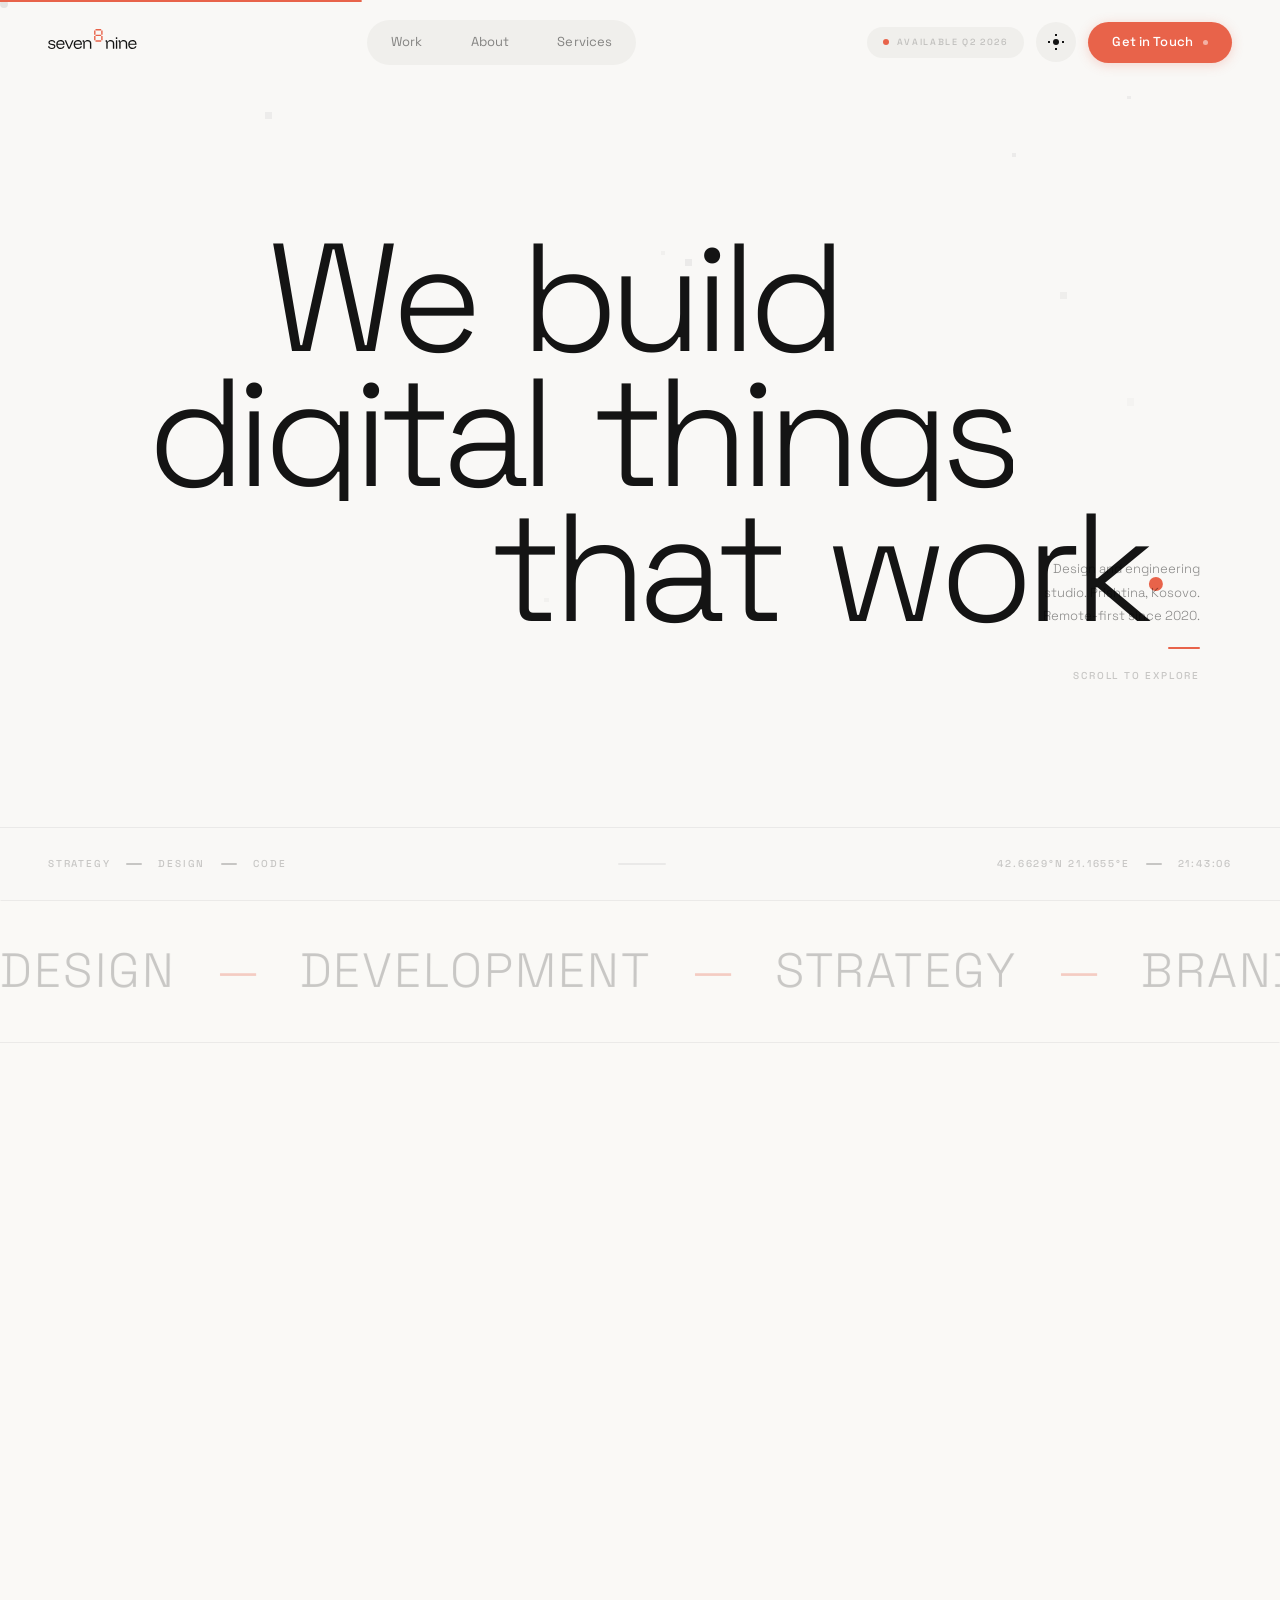
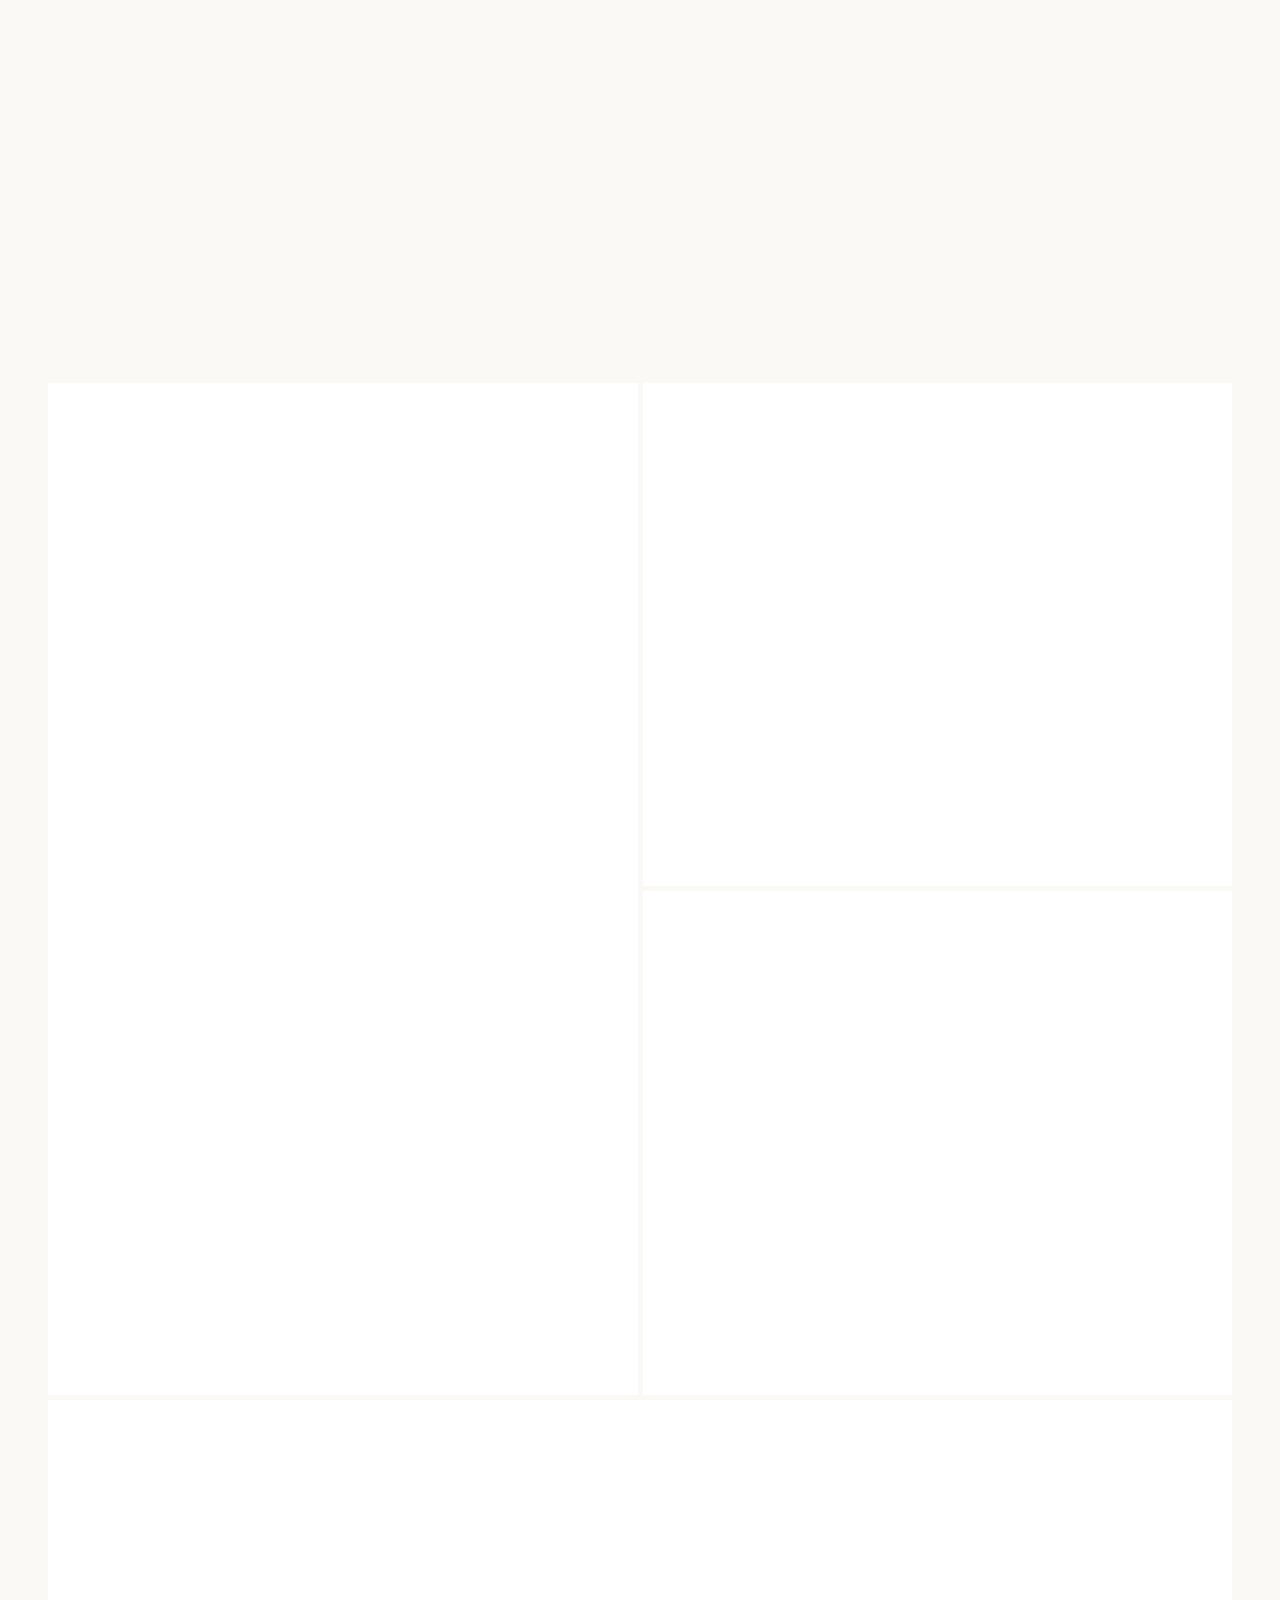
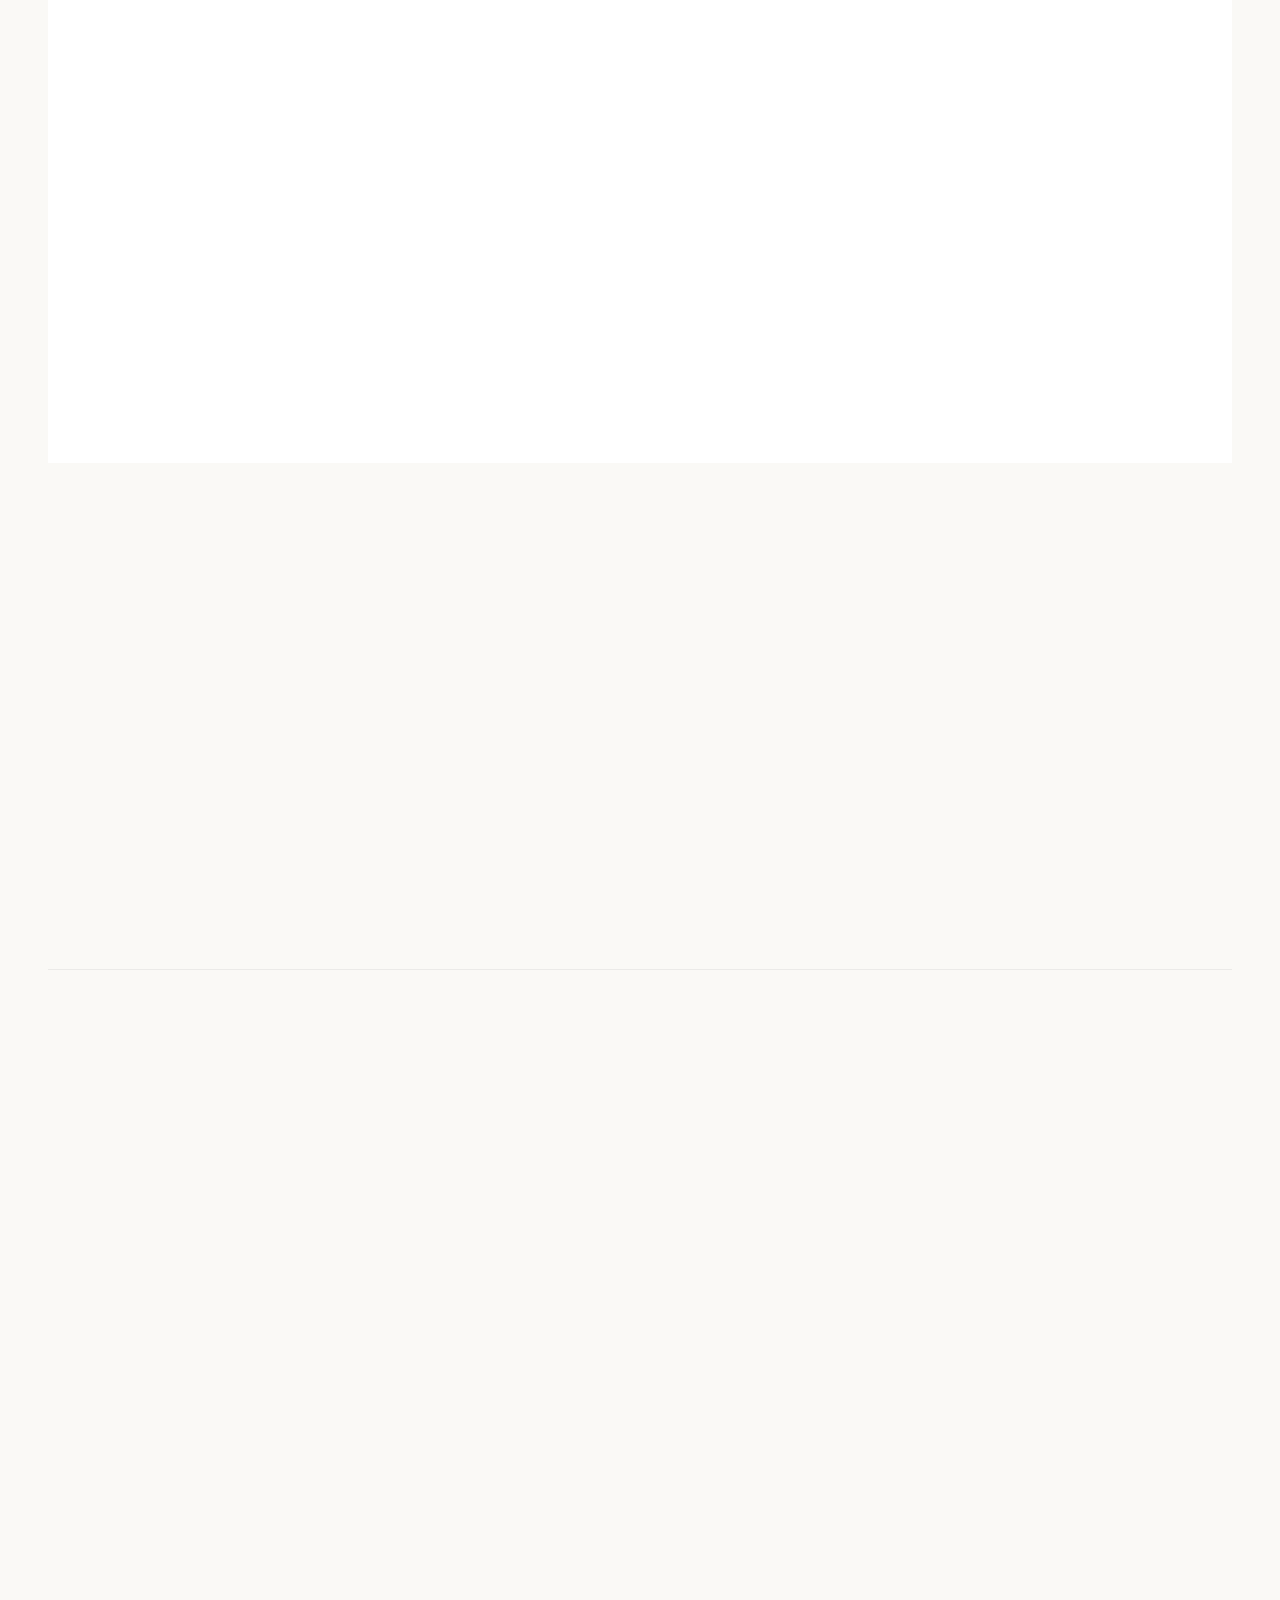
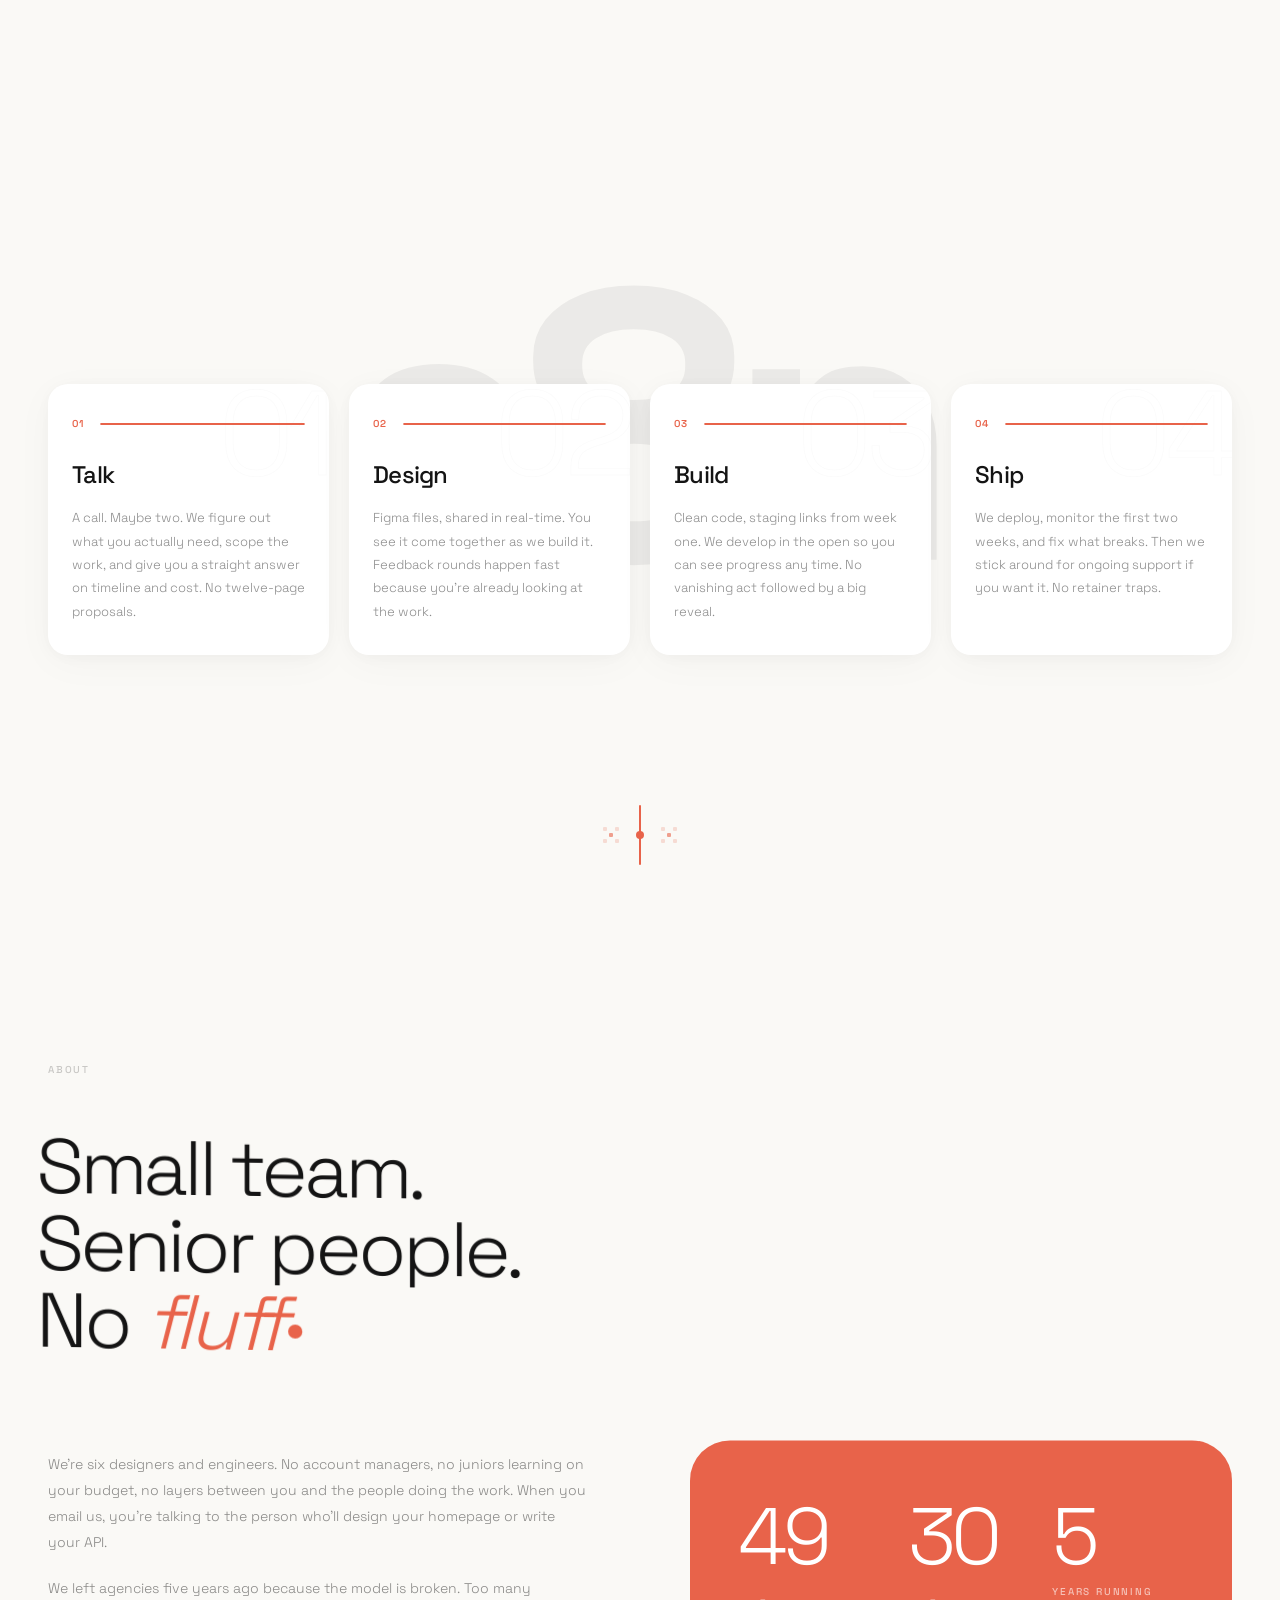
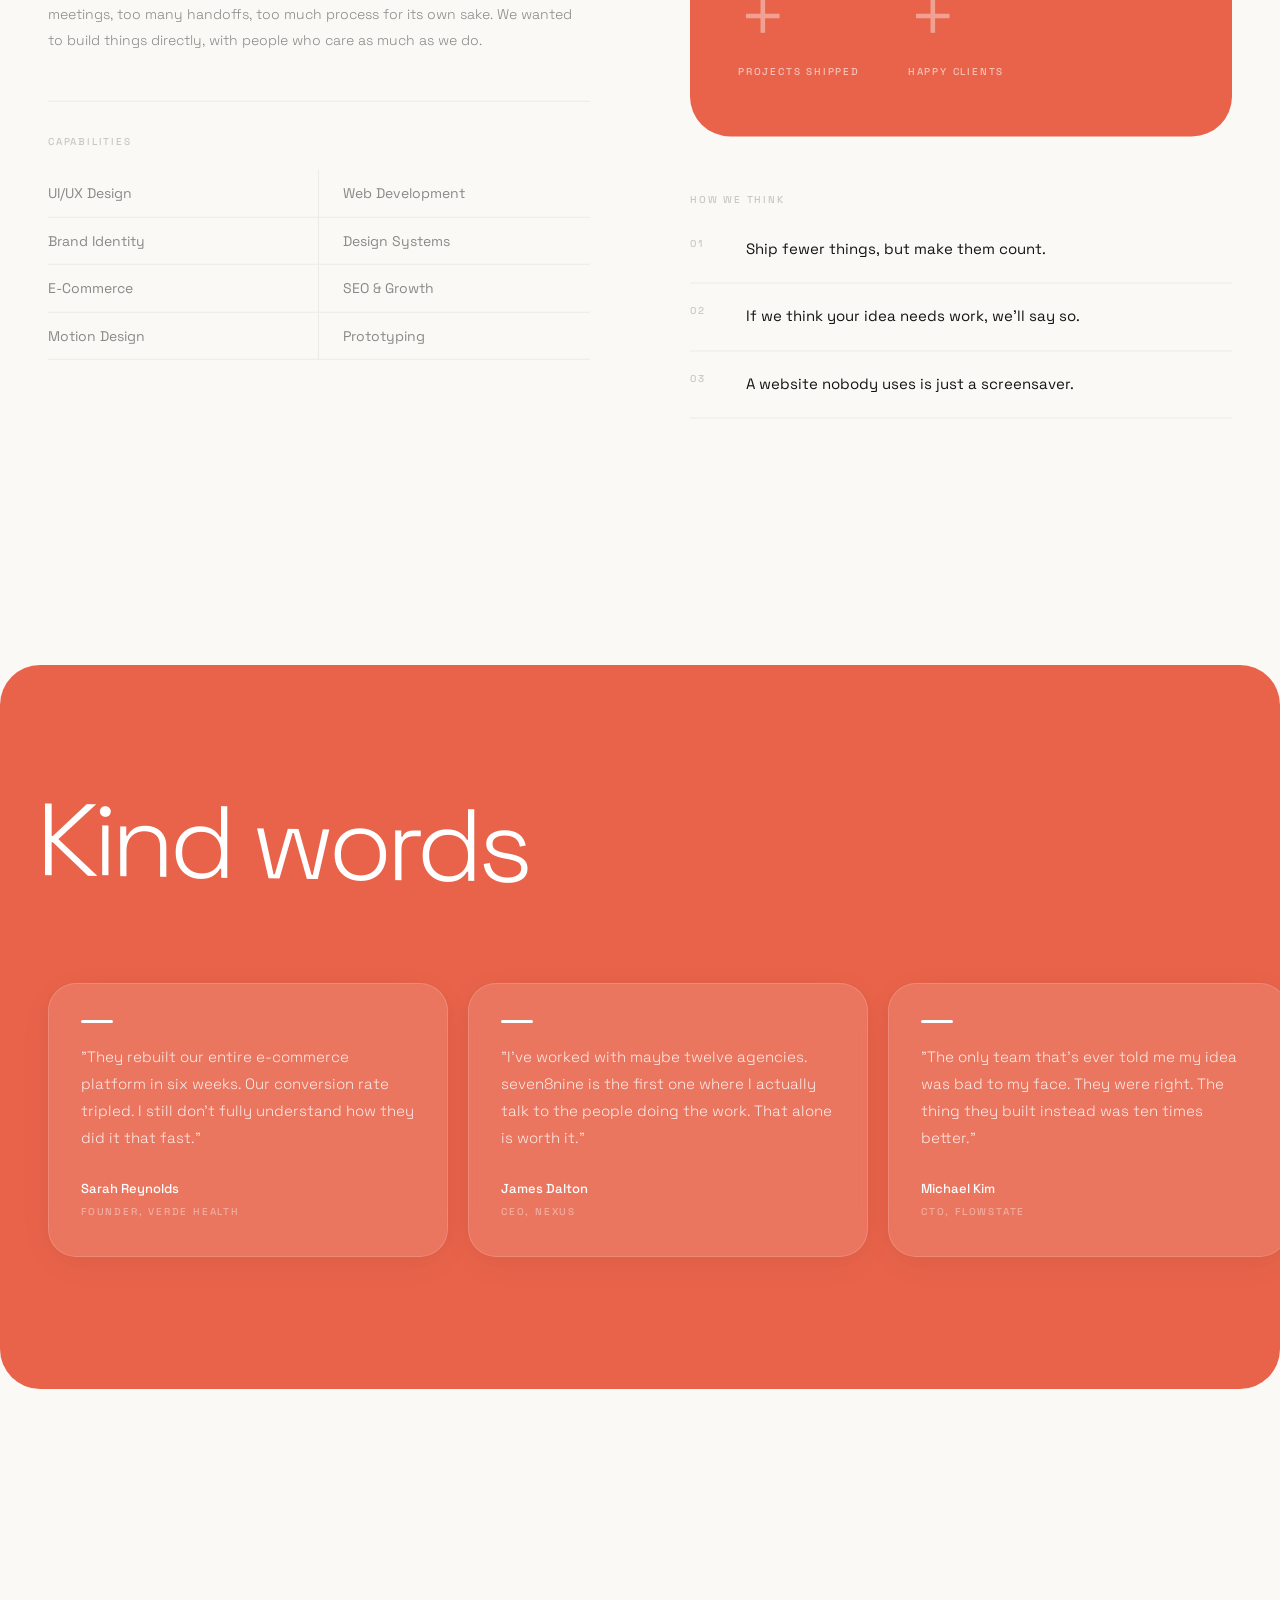
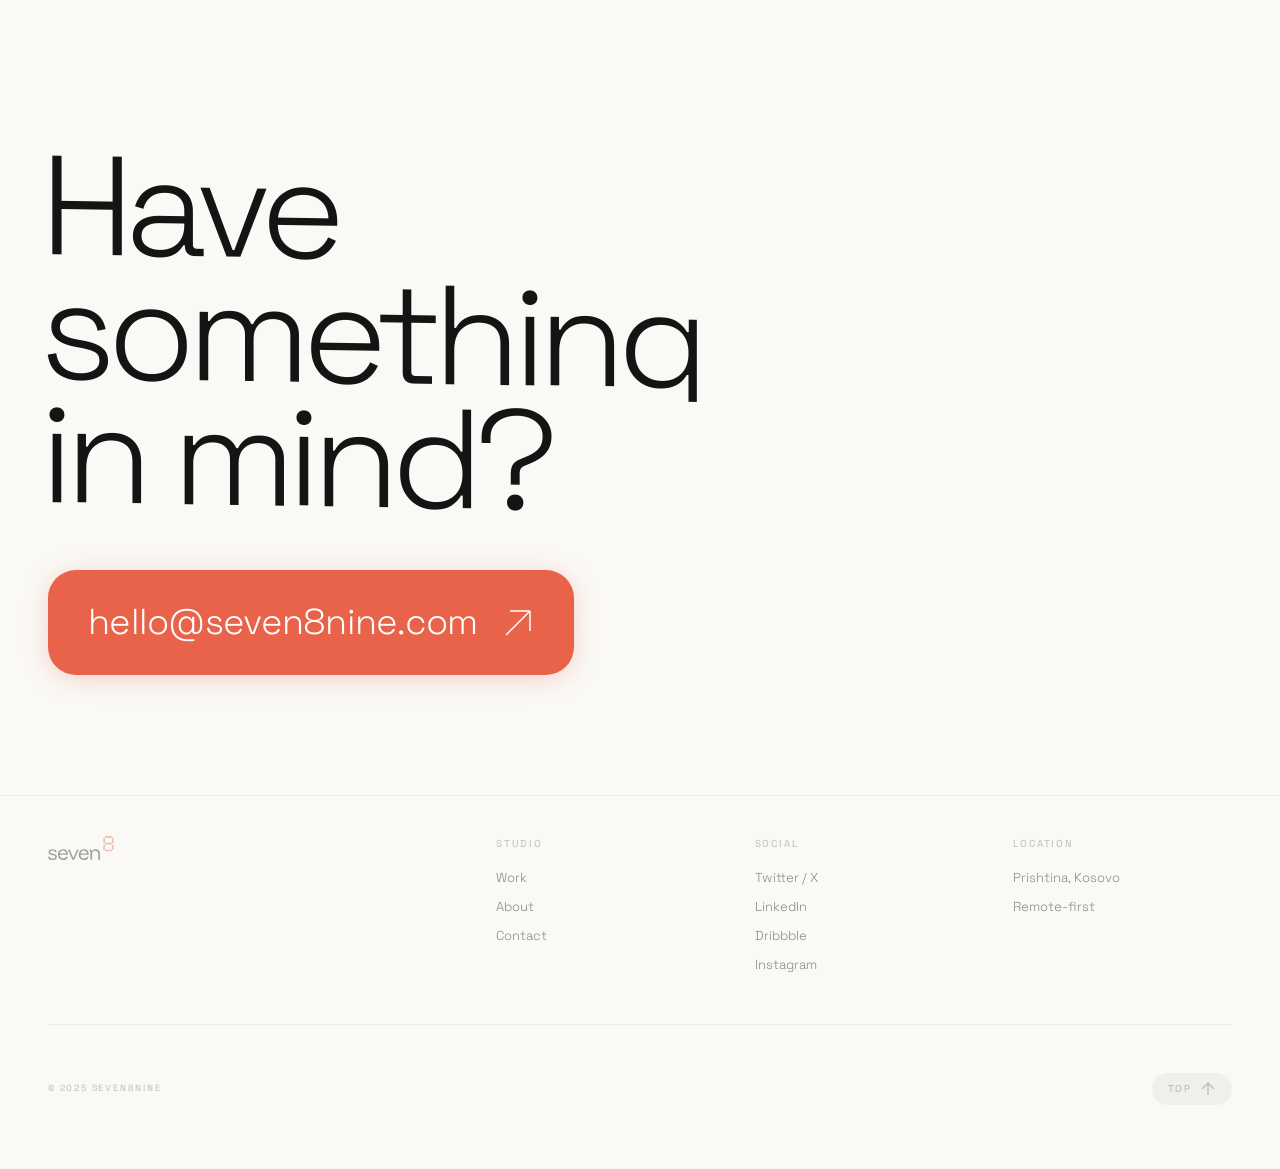
==== commit a2f1429e: "Remove card shadows, tighten work grid to 5px gap, align all subpages with bold design - Removed box" ====
--- a/index.html
+++ b/index.html
@@ -4,7 +4,7 @@
   <meta charset="UTF-8">
   <meta name="viewport" content="width=device-width, initial-scale=1.0">
   <title>seven8nine — Digital Studio</title>
-  <link rel="stylesheet" href="css/style.css?v=15">
+  <link rel="stylesheet" href="css/style.css?v=16">
   <link rel="preconnect" href="https://fonts.googleapis.com">
   <link rel="preconnect" href="https://fonts.gstatic.com" crossorigin>
   <link href="https://fonts.googleapis.com/css2?family=Space+Grotesk:wght@300;400;500;600;700&display=swap" rel="stylesheet">
@@ -610,6 +610,6 @@
     </div>
   </footer>
 
-  <script src="js/main.js?v=15"></script>
+  <script src="js/main.js?v=16"></script>
 </body>
 </html>
--- a/css/style.css
+++ b/css/style.css
@@ -411,7 +411,7 @@
 .work__list {
   display: grid;
   grid-template-columns: 1fr 1fr;
-  gap: 20px;
+  gap: 5px;
   padding: 0 48px;
 }
 
@@ -422,15 +422,14 @@
   border: none;
   border-bottom: none;
   overflow: hidden;
-  transition: transform 0.5s var(--ease), box-shadow 0.5s var(--ease);
+  transition: transform 0.5s var(--ease);
   position: relative;
-  border-radius: var(--radius-lg);
+  border-radius: 0;
   background: var(--card-bg);
-  box-shadow: var(--card-shadow);
 }
 .work-item:first-child { border-top: none; }
 .work-item::before, .work-item::after { display: none; }
-.work-item:hover { transform: translateY(-4px); box-shadow: var(--card-shadow-hover); }
+.work-item:hover { transform: translateY(-2px); }
 
 .work-item:nth-child(1) { grid-column: 1; grid-row: 1 / 3; }
 .work-item:nth-child(2) { grid-column: 2; }
@@ -447,7 +446,7 @@
   overflow: hidden;
   min-height: 240px;
   flex: 1;
-  border-radius: var(--radius-lg) var(--radius-lg) 0 0;
+  border-radius: 0;
 }
 .work-item:nth-child(4) .work-item__img {
   min-height: 400px;
@@ -459,7 +458,7 @@
   height: 100%;
   object-fit: cover;
   transition: transform 1.2s var(--ease);
-  border-radius: var(--radius-lg) var(--radius-lg) 0 0;
+  border-radius: 0;
 }
 .work-item:hover .work-item__img img {
   transform: scale(1.06);
@@ -469,7 +468,7 @@
   display: flex;
   flex-direction: column;
   justify-content: flex-start;
-  padding: 28px 28px 32px;
+  padding: 16px 20px 20px;
 }
 
 .work-item__index {
@@ -1149,14 +1148,13 @@
 .work-featured__result { font-size: 10px; font-weight: 600; color: var(--accent); text-transform: uppercase; letter-spacing: 0.06em; }
 
 /* Grid cards */
-.work__grid { display: grid; grid-template-columns: 1fr 1fr; gap: 20px; }
+.work__grid { display: grid; grid-template-columns: 1fr 1fr; gap: 5px; }
 .work-card {
   display: block; overflow: hidden; position: relative;
-  border-radius: var(--radius-lg);
-  box-shadow: var(--card-shadow);
-  transition: transform 0.5s var(--ease), box-shadow 0.5s;
-}
-.work-card:hover { transform: translateY(-4px); box-shadow: var(--card-shadow-hover); }
+  border-radius: 0;
+  transition: transform 0.5s var(--ease);
+}
+.work-card:hover { transform: translateY(-2px); }
 .work-card--offset { margin-top: 60px; }
 .work-card__img-wrap {
   position: relative; overflow: hidden;
@@ -1174,11 +1172,11 @@
   display: flex; align-items: flex-end; padding: 24px;
   opacity: 0;
   transition: opacity 0.5s var(--ease);
-  border-radius: var(--radius-lg);
+  border-radius: 0;
 }
 .work-card:hover .work-card__overlay { opacity: 1; }
 .work-card__category { color: rgba(255,255,255,0.7); font-size: 9px; }
-.work-card__info { padding: 24px; background: var(--card-bg); }
+.work-card__info { padding: 16px 20px; background: var(--card-bg); }
 .work-card__title { font-size: 22px; font-weight: 400; letter-spacing: -0.02em; margin-bottom: 8px; transition: color 0.3s; }
 .work-card:hover .work-card__title { color: var(--accent); }
 .work-card__meta { display: flex; align-items: center; gap: 16px; }
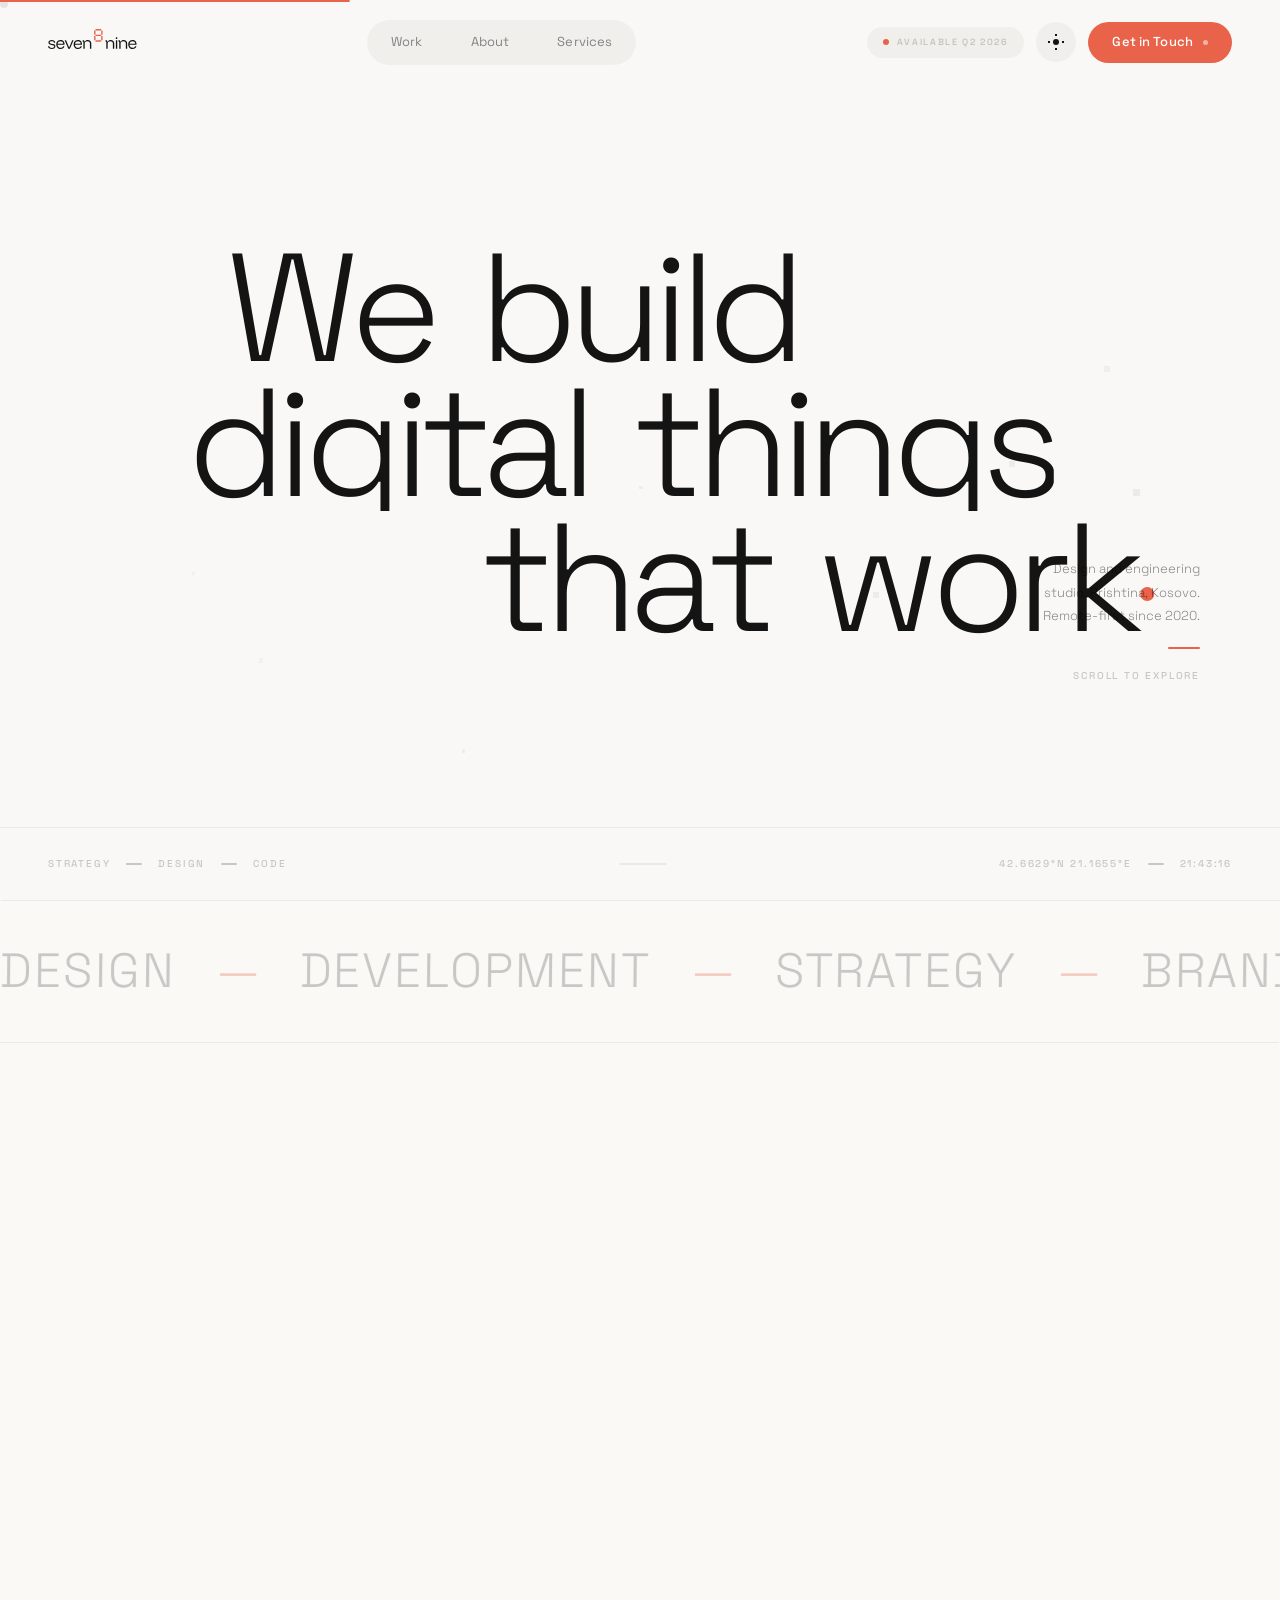
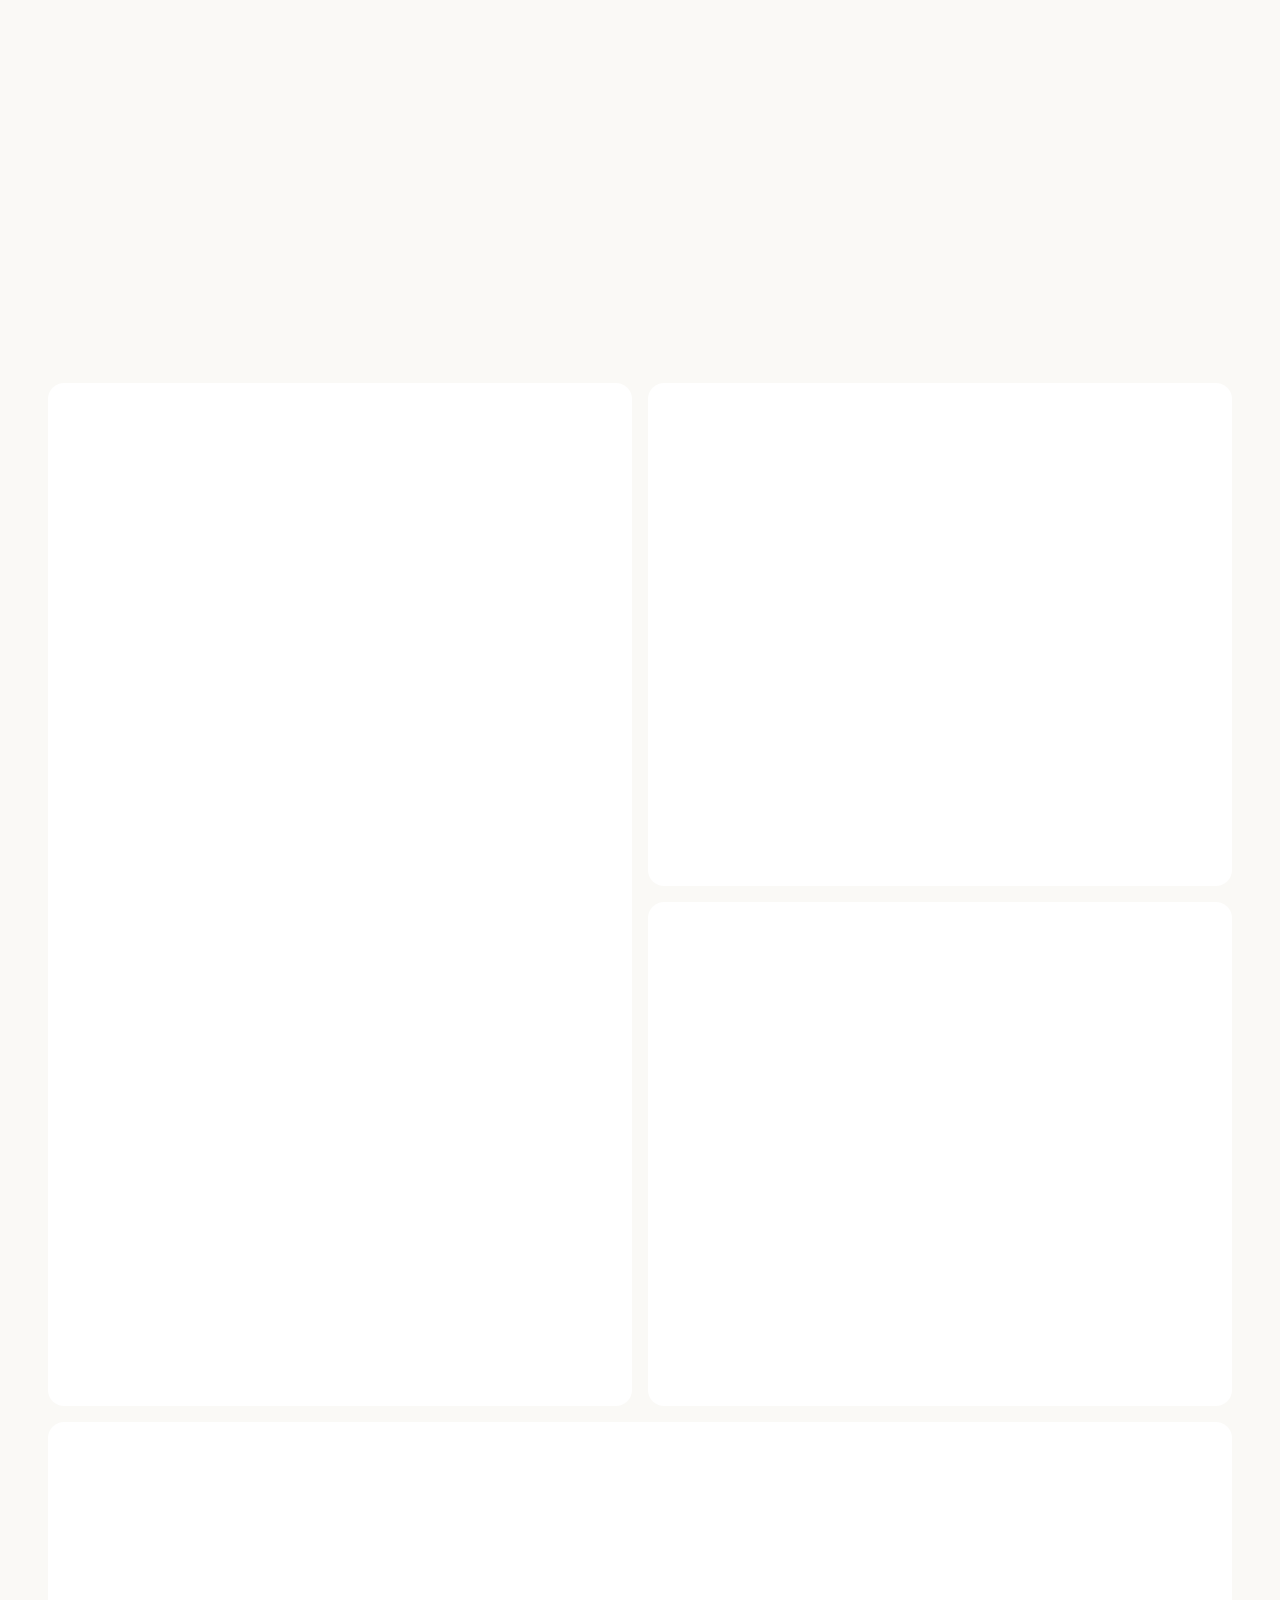
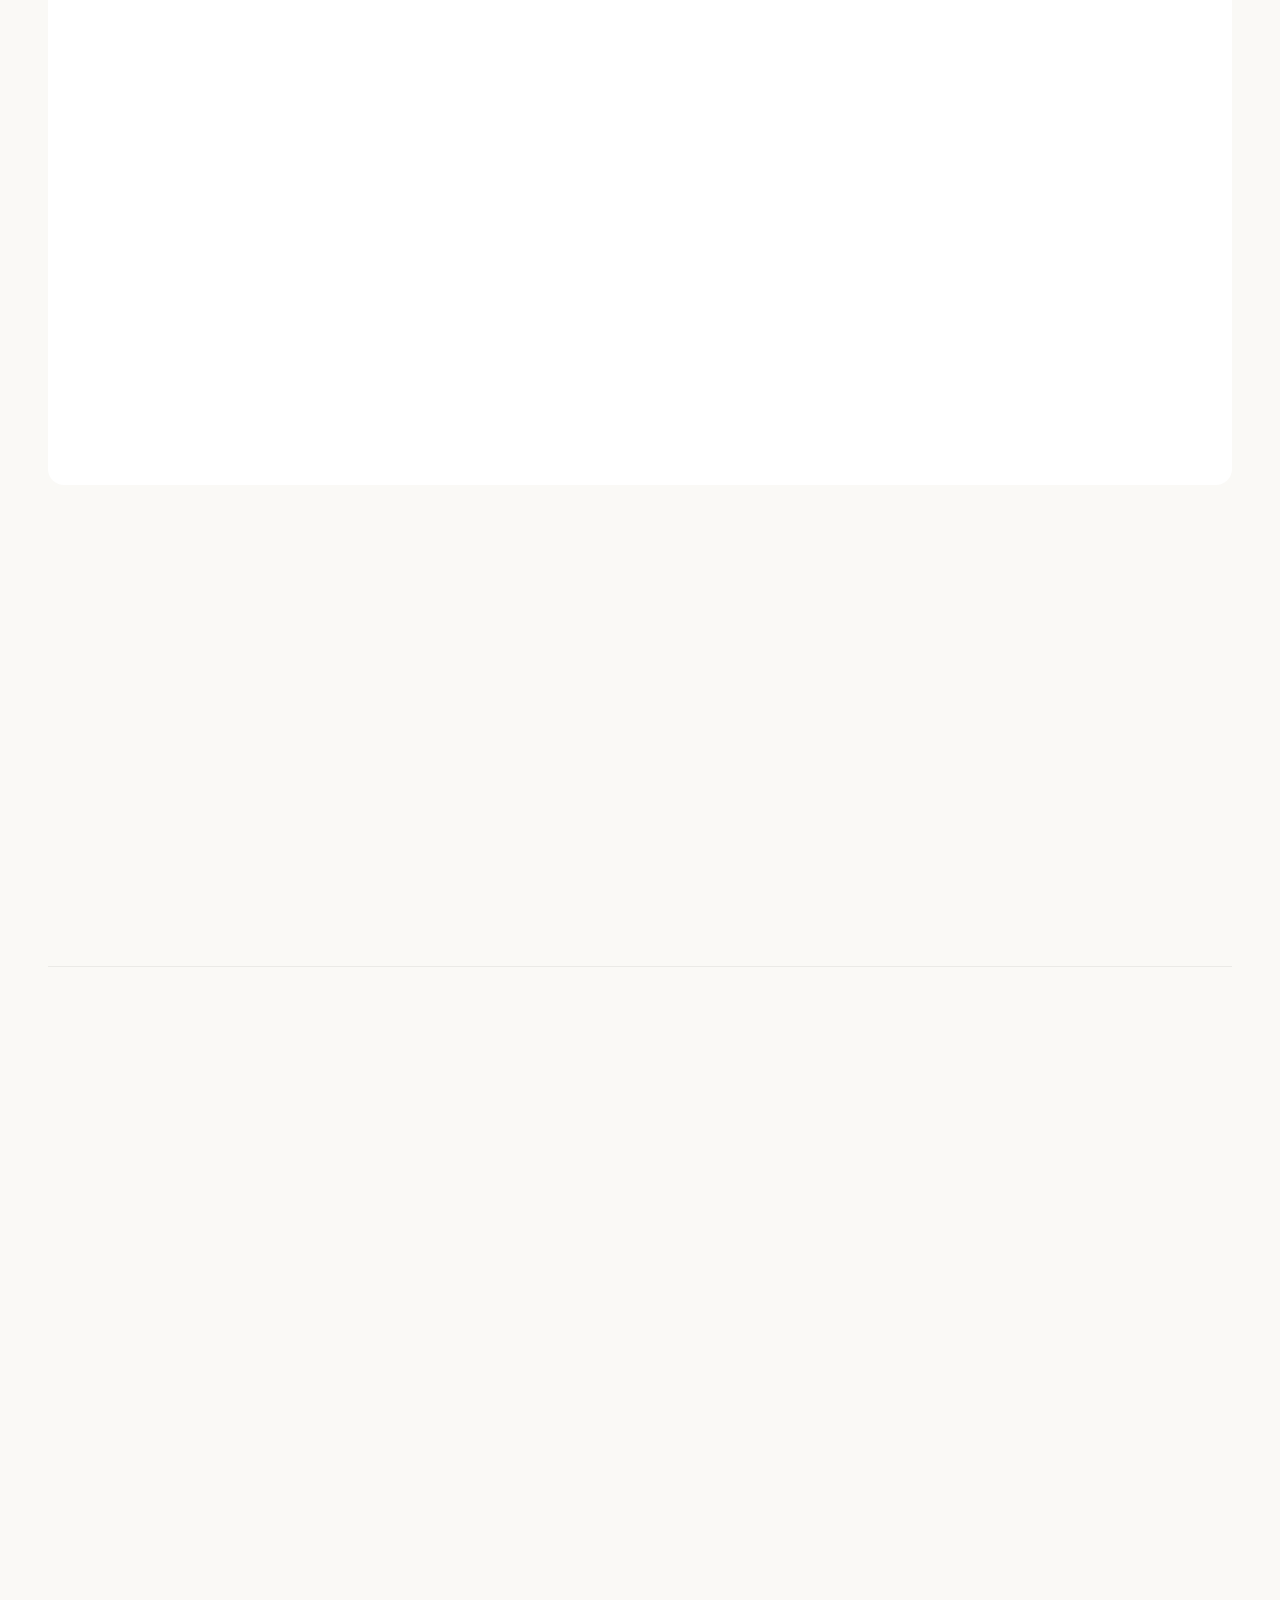
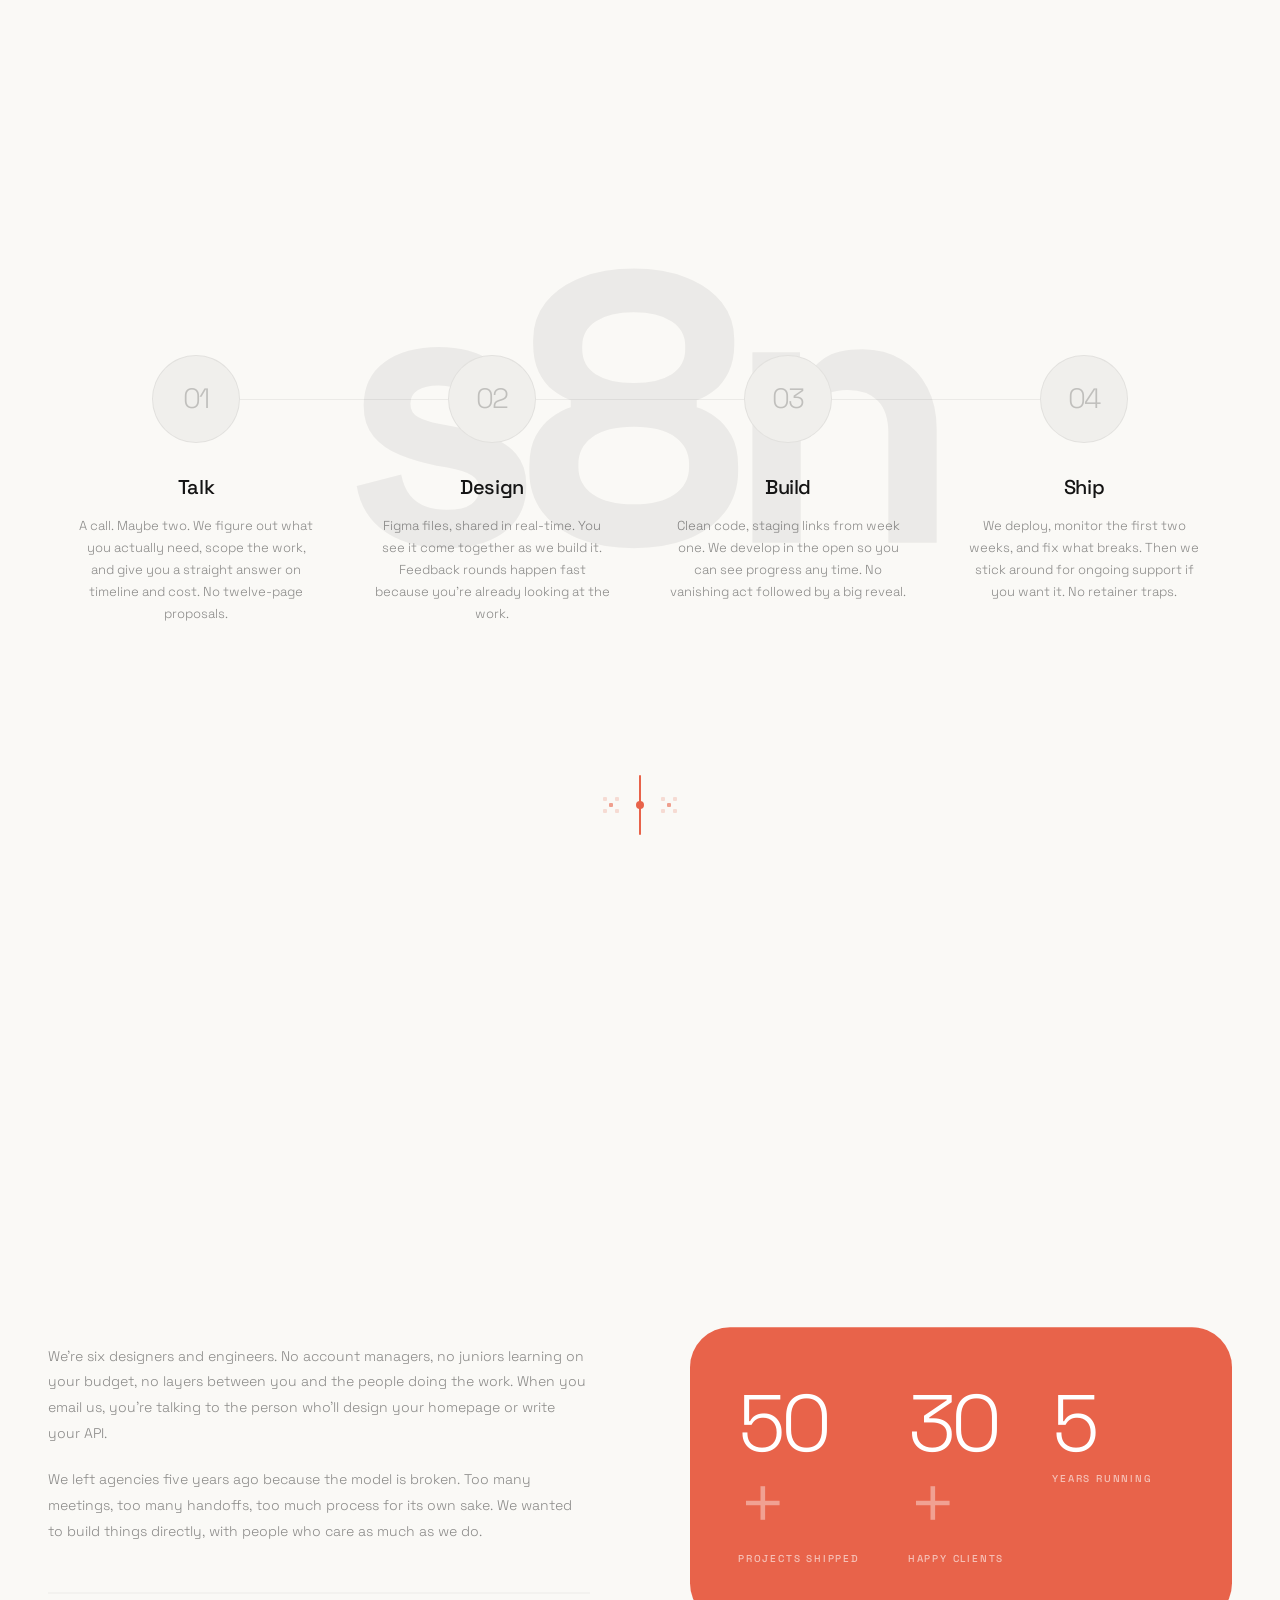
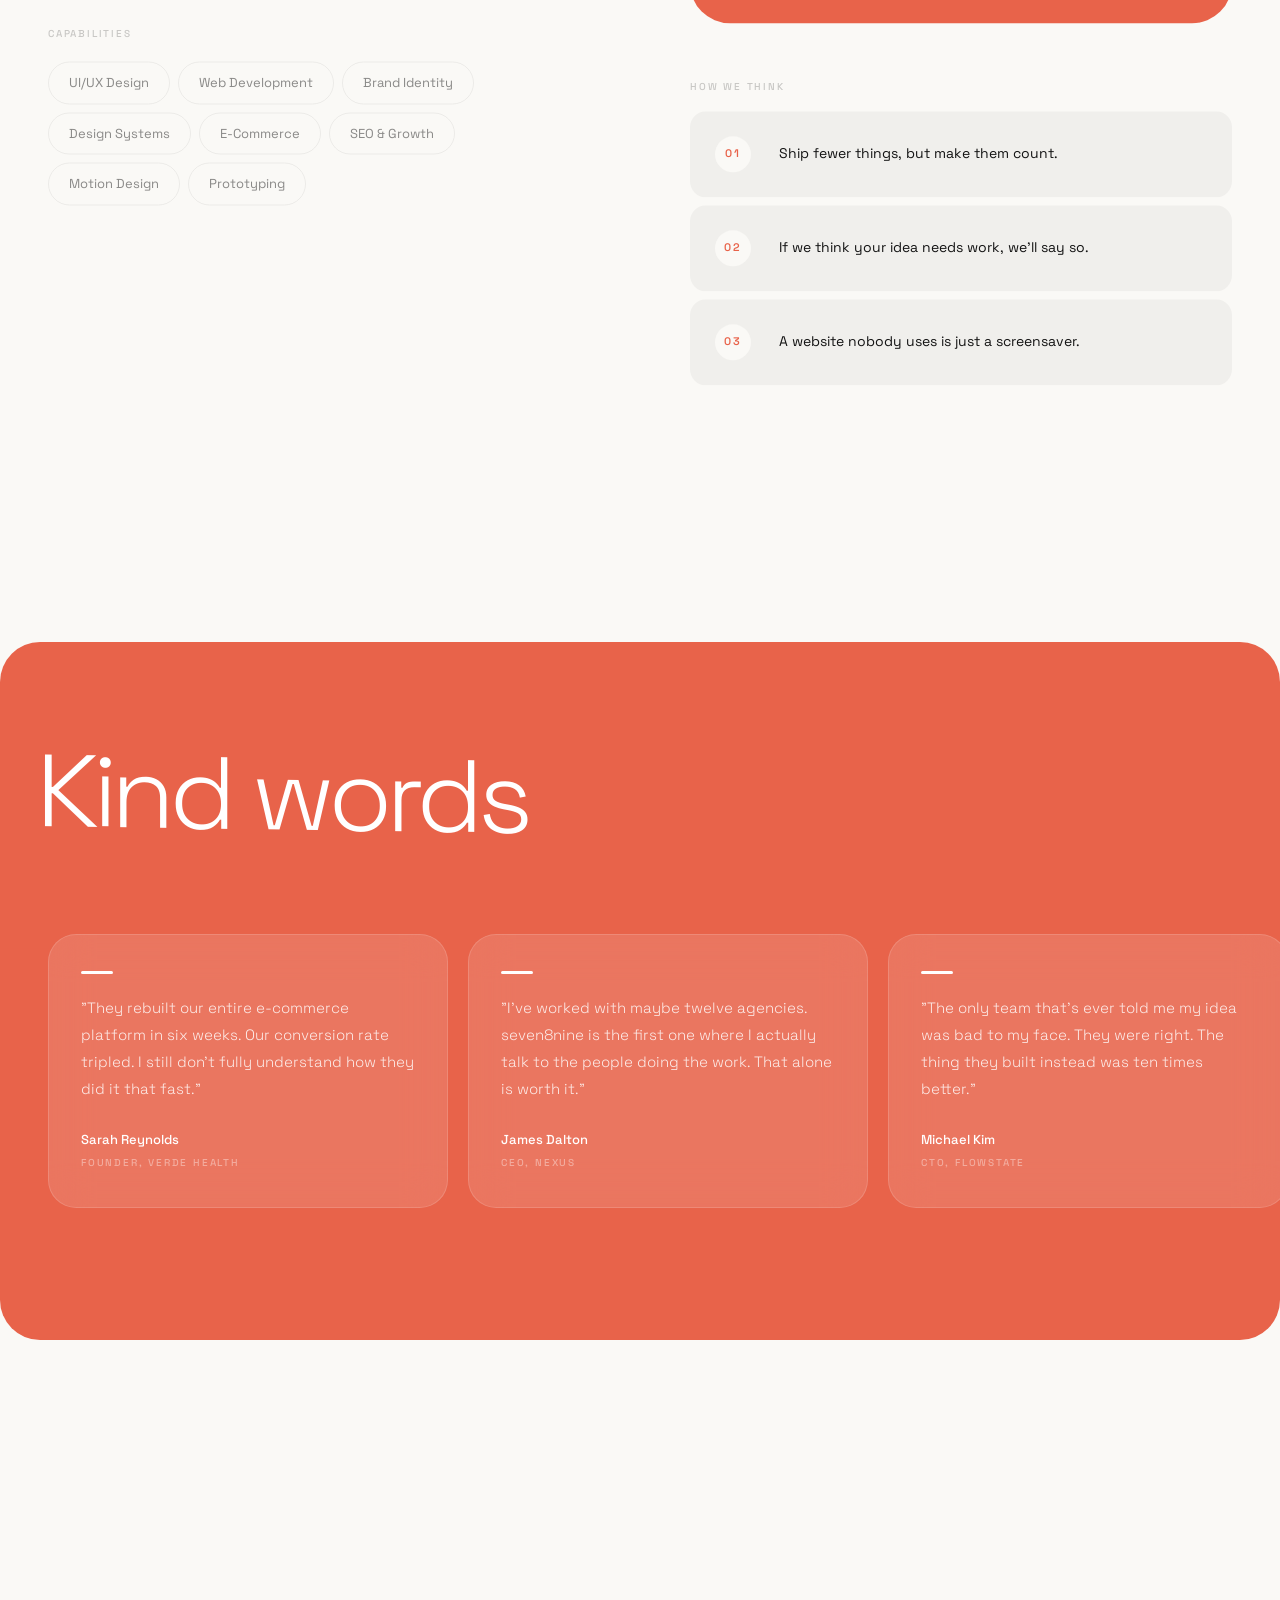
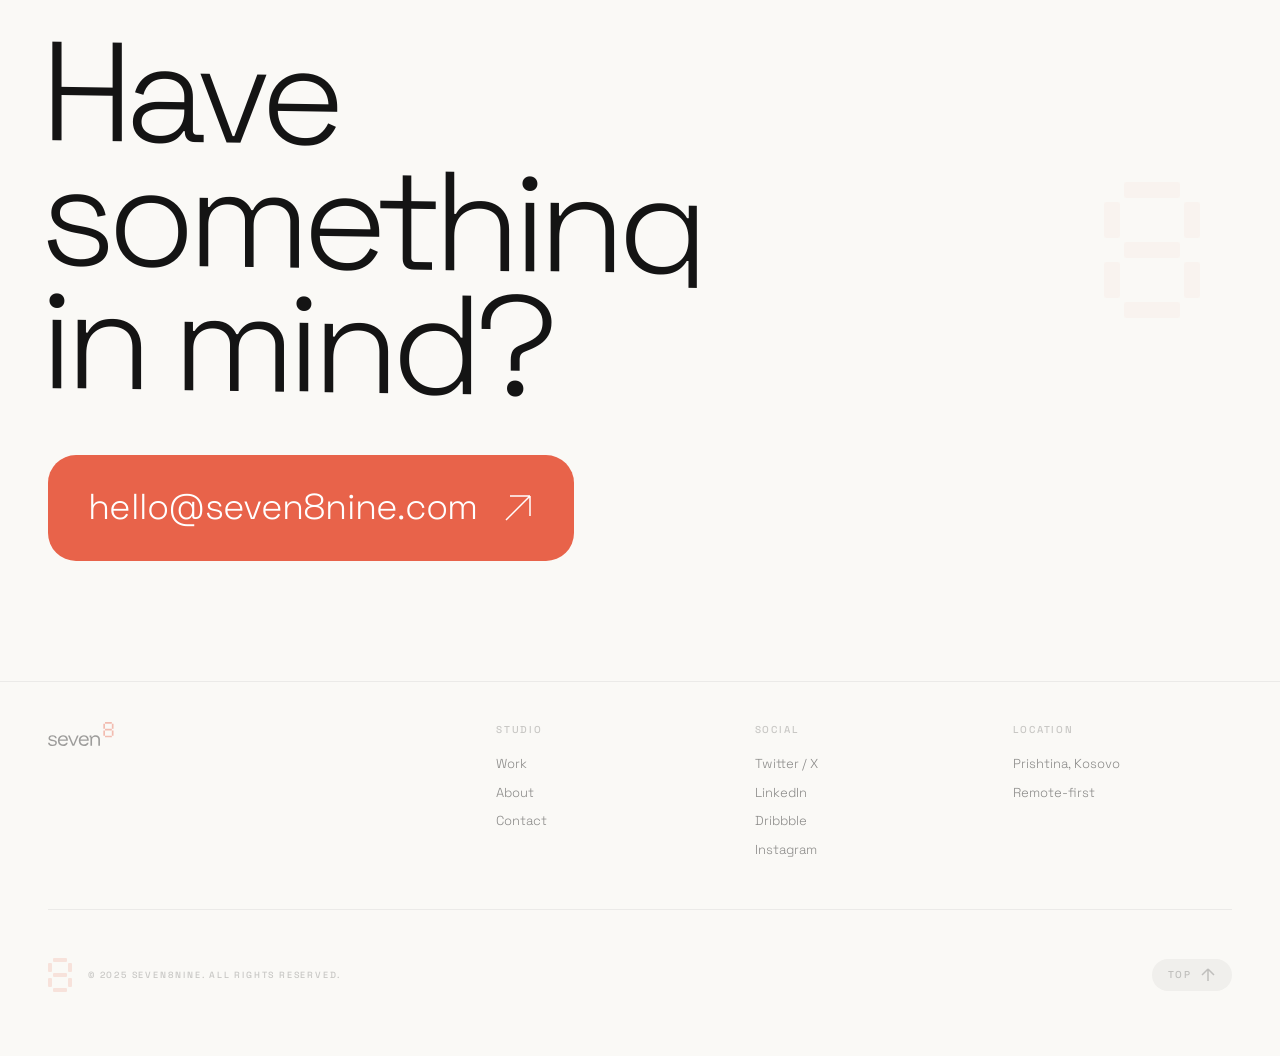
==== commit 10f1ab2d: "Phase 8: Fix hero cutoff, remove subtitles, unify footers, add pixel-8 branding - Fix hero text cuto" ====
--- a/index.html
+++ b/index.html
@@ -4,7 +4,7 @@
   <meta charset="UTF-8">
   <meta name="viewport" content="width=device-width, initial-scale=1.0">
   <title>seven8nine — Digital Studio</title>
-  <link rel="stylesheet" href="css/style.css?v=16">
+  <link rel="stylesheet" href="css/style.css?v=18">
   <link rel="preconnect" href="https://fonts.googleapis.com">
   <link rel="preconnect" href="https://fonts.gstatic.com" crossorigin>
   <link href="https://fonts.googleapis.com/css2?family=Space+Grotesk:wght@300;400;500;600;700&display=swap" rel="stylesheet">
@@ -186,7 +186,6 @@
   <section class="work" id="work">
     <div class="container">
       <div class="section-head section-head--between">
-        <span class="mono" data-reveal-fade>Selected Work</span>
         <a href="work.html" class="btn-line btn-line--sm" data-magnetic data-reveal-fade>
           <span>All projects</span>
           <svg width="14" height="14" viewBox="0 0 20 20" fill="none"><path d="M3 17L17 3M17 3H5M17 3V15" stroke="currentColor" stroke-width="1.5"/></svg>
@@ -271,8 +270,17 @@
   <!-- Services -->
   <section class="services" id="services">
     <div class="container">
-      <div class="section-head section-fold">
-        <span class="mono" data-reveal-fade>What We Do</span>
+      <div class="section-head section-fold" style="position:relative;">
+        <!-- Pixel 8 fragment -->
+        <div class="pixel-8-watermark" aria-hidden="true">
+          <div class="px" style="grid-area:1/2/2/5"></div>
+          <div class="px" style="grid-area:2/1/4/2"></div>
+          <div class="px" style="grid-area:2/5/4/6"></div>
+          <div class="px" style="grid-area:4/2/5/5"></div>
+          <div class="px" style="grid-area:5/1/7/2"></div>
+          <div class="px" style="grid-area:5/5/7/6"></div>
+          <div class="px" style="grid-area:7/2/8/5"></div>
+        </div>
         <h2 class="section-title">
           <span class="line"><span class="line__inner" data-reveal>Services</span></span>
         </h2>
@@ -289,6 +297,10 @@
               <span></span><span></span>
             </div>
           </button>
+          <div class="service-accord__preview">
+            <img src="https://images.unsplash.com/photo-1561070791-2526d30994b5?w=560&h=360&fit=crop" alt="Design preview" loading="lazy">
+            <div class="service-accord__preview-gradient"></div>
+          </div>
           <div class="service-accord__body">
             <div class="service-accord__content">
               <p>We design interfaces. Not mood boards, not abstract concepts. Actual screens you can click through. Figma to production-ready, usually in weeks. We share files in real-time so there are no surprises at the end.</p>
@@ -306,6 +318,10 @@
               <span></span><span></span>
             </div>
           </button>
+          <div class="service-accord__preview">
+            <img src="https://images.unsplash.com/photo-1498050108023-c5249f4df085?w=560&h=360&fit=crop" alt="Development preview" loading="lazy">
+            <div class="service-accord__preview-gradient"></div>
+          </div>
           <div class="service-accord__body">
             <div class="service-accord__content">
               <p>React, Next.js, Svelte, whatever fits the project. We write the frontend, the backend, and handle deployment. You get staging links from day one. No WordPress templates, no page builders. Real code that scales.</p>
@@ -323,6 +339,10 @@
               <span></span><span></span>
             </div>
           </button>
+          <div class="service-accord__preview">
+            <img src="https://images.unsplash.com/photo-1524758631624-e2822e304c36?w=560&h=360&fit=crop" alt="Branding preview" loading="lazy">
+            <div class="service-accord__preview-gradient"></div>
+          </div>
           <div class="service-accord__body">
             <div class="service-accord__content">
               <p>Logos, guidelines, tone of voice. The whole package or just the parts you need. We've named three companies that people actually remember. Strategy first, then we make it look good.</p>
@@ -340,6 +360,10 @@
               <span></span><span></span>
             </div>
           </button>
+          <div class="service-accord__preview">
+            <img src="https://images.unsplash.com/photo-1460925895917-afdab827c52f?w=560&h=360&fit=crop" alt="Growth preview" loading="lazy">
+            <div class="service-accord__preview-gradient"></div>
+          </div>
           <div class="service-accord__body">
             <div class="service-accord__content">
               <p>We track what matters, fix what's broken, and test everything else. Your Google Analytics is probably set up wrong. We'll fix that, then we'll fix your conversion rate.</p>
@@ -354,7 +378,6 @@
   <section class="process" id="process">
     <div class="container">
       <div class="section-head section-fold">
-        <span class="mono" data-reveal-fade>How It Works</span>
         <h2 class="section-title">
           <span class="line"><span class="line__inner" data-reveal>Process</span></span>
         </h2>
@@ -418,9 +441,6 @@
   <!-- About -->
   <section class="about" id="about">
     <div class="container">
-      <div class="section-head">
-        <span class="mono" data-reveal-fade>About</span>
-      </div>
       <div class="about__hero-text section-fold">
         <h2 class="about__title">
           <span class="line"><span class="line__inner" data-reveal>Small team.</span></span>
@@ -487,7 +507,6 @@
   <section class="testimonials" id="testimonials">
     <div class="container">
       <div class="section-head">
-        <span class="mono" data-reveal-fade>What People Say</span>
         <h2 class="section-title">
           <span class="line"><span class="line__inner" data-reveal>Kind words</span></span>
         </h2>
@@ -545,12 +564,19 @@
   </section>
 
   <!-- Contact -->
-  <section class="contact" id="contact">
+  <section class="contact" id="contact" style="position:relative;">
+    <!-- Large pixel-8 watermark -->
+    <div aria-hidden="true" style="position:absolute;right:80px;top:50%;transform:translateY(-50%);display:grid;grid-template-columns:repeat(5,16px);grid-template-rows:repeat(7,16px);gap:4px;opacity:0.03;pointer-events:none;">
+      <div class="px" style="grid-area:1/2/2/5;background:var(--accent);border-radius:2px;"></div>
+      <div class="px" style="grid-area:2/1/4/2;background:var(--accent);border-radius:2px;"></div>
+      <div class="px" style="grid-area:2/5/4/6;background:var(--accent);border-radius:2px;"></div>
+      <div class="px" style="grid-area:4/2/5/5;background:var(--accent);border-radius:2px;"></div>
+      <div class="px" style="grid-area:5/1/7/2;background:var(--accent);border-radius:2px;"></div>
+      <div class="px" style="grid-area:5/5/7/6;background:var(--accent);border-radius:2px;"></div>
+      <div class="px" style="grid-area:7/2/8/5;background:var(--accent);border-radius:2px;"></div>
+    </div>
     <div class="container">
       <div class="contact__inner">
-        <div class="section-head">
-          <span class="mono" data-reveal-fade>New Business</span>
-        </div>
         <h2 class="contact__title">
           <span class="line"><span class="line__inner" data-reveal>Have something</span></span>
           <span class="line"><span class="line__inner" data-reveal>in mind?</span></span>
@@ -601,7 +627,18 @@
         </div>
       </div>
       <div class="footer__bottom">
-        <span class="mono footer__copy">&copy; 2025 seven8nine</span>
+        <div style="display:flex;align-items:center;gap:16px;">
+          <div class="footer__pixel-8" aria-hidden="true">
+            <div class="px" style="grid-area:1/2/2/5"></div>
+            <div class="px" style="grid-area:2/1/4/2"></div>
+            <div class="px" style="grid-area:2/5/4/6"></div>
+            <div class="px" style="grid-area:4/2/5/5"></div>
+            <div class="px" style="grid-area:5/1/7/2"></div>
+            <div class="px" style="grid-area:5/5/7/6"></div>
+            <div class="px" style="grid-area:7/2/8/5"></div>
+          </div>
+          <span class="mono footer__copy">&copy; 2025 seven8nine. All rights reserved.</span>
+        </div>
         <a href="#hero" class="footer__back-top" data-magnetic>
           <span class="mono">Top</span>
           <svg width="16" height="16" viewBox="0 0 16 16" fill="none"><path d="M8 14V2M8 2L2 8M8 2L14 8" stroke="currentColor" stroke-width="1.5"/></svg>
@@ -610,6 +647,6 @@
     </div>
   </footer>
 
-  <script src="js/main.js?v=16"></script>
+  <script src="js/main.js?v=18"></script>
 </body>
 </html>
--- a/css/style.css
+++ b/css/style.css
@@ -18,8 +18,8 @@
   --accent-light: #fdf0ed;
   --accent-glow: rgba(232,99,74,0.06);
   --card-bg: #fff;
-  --card-shadow: 0 2px 20px rgba(0,0,0,0.04), 0 8px 40px rgba(0,0,0,0.03);
-  --card-shadow-hover: 0 8px 40px rgba(0,0,0,0.08), 0 20px 60px rgba(0,0,0,0.05);
+  --card-shadow: none;
+  --card-shadow-hover: none;
   --cursor-dot: #141414;
   --cursor-label: #fff;
   --font: 'Space Grotesk', -apple-system, sans-serif;
@@ -49,8 +49,8 @@
   --accent-light: rgba(232,99,74,0.1);
   --accent-glow: rgba(232,99,74,0.06);
   --card-bg: #1a1a18;
-  --card-shadow: 0 2px 20px rgba(0,0,0,0.2), 0 8px 40px rgba(0,0,0,0.15);
-  --card-shadow-hover: 0 8px 40px rgba(0,0,0,0.3), 0 20px 60px rgba(0,0,0,0.2);
+  --card-shadow: none;
+  --card-shadow-hover: none;
   --cursor-dot: #f0f0ee;
   --cursor-label: #111;
 }
@@ -136,7 +136,7 @@
   padding: 8px 20px; border-radius: var(--radius-pill);
 }
 .nav__link::after { display: none; }
-.nav__link:hover { color: var(--text); background: var(--card-bg); box-shadow: var(--card-shadow); }
+.nav__link:hover { color: var(--text); background: var(--card-bg); }
 
 .nav__right { display: flex; align-items: center; gap: 12px; }
 
@@ -152,10 +152,9 @@
   border-radius: var(--radius-pill); border: none;
   transition: all 0.4s var(--ease); letter-spacing: 0.01em;
   position: relative; overflow: hidden;
-  box-shadow: 0 2px 12px rgba(232,99,74,0.25);
 }
 .nav__cta::before { content: ''; position: absolute; inset: 0; background: #000; opacity: 0; transition: opacity 0.4s; border-radius: var(--radius-pill); }
-.nav__cta:hover { transform: translateY(-1px); box-shadow: 0 4px 20px rgba(232,99,74,0.35); }
+.nav__cta:hover { transform: translateY(-1px); }
 .nav__cta:hover::before { opacity: 0.1; }
 .nav__cta span { position: relative; z-index: 1; }
 .nav__cta-dot { width: 5px; height: 5px; background: rgba(255,255,255,0.5); border-radius: 50%; animation: dotPulse 2s ease-in-out infinite; position: relative; z-index: 1; }
@@ -232,7 +231,7 @@
 .mobile-menu__footer a:hover { color: var(--accent); }
 
 /* === HERO === */
-.hero { height: 100vh; min-height: 700px; display: flex; flex-direction: column; position: relative; overflow: hidden; }
+.hero { height: 100vh; min-height: 700px; display: flex; flex-direction: column; position: relative; overflow: visible; }
 .hero__canvas { position: absolute; inset: 0; width: 100%; height: 100%; z-index: 0; opacity: 0.3; }
 .hero__overlay { position: absolute; inset: 0; background: var(--bg); opacity: 0; z-index: 1; pointer-events: none; }
 .hero__glow { display: none; }
@@ -241,7 +240,7 @@
   position: relative; z-index: 2;
   flex: 1; display: flex; flex-direction: column;
   justify-content: center;
-  padding: 140px 80px 100px;
+  padding: 160px 48px 100px;
   max-width: 1400px; margin: 0 auto; width: 100%;
 }
 .hero__content::before { display: none; }
@@ -376,10 +375,9 @@
   display: flex; align-items: center; justify-content: center;
   transition: all 0.5s var(--ease);
   color: #fff;
-  box-shadow: 0 4px 24px rgba(232,99,74,0.3);
 }
 .reel__play::before { display: none; }
-.reel__inner:hover .reel__play { transform: scale(1.1); box-shadow: 0 8px 40px rgba(232,99,74,0.4); }
+.reel__inner:hover .reel__play { transform: scale(1.1); }
 .reel__label { font-size: 14px; font-weight: 400; letter-spacing: 0.02em; color: var(--text); }
 
 /* === SECTION HEAD === */
@@ -411,7 +409,7 @@
 .work__list {
   display: grid;
   grid-template-columns: 1fr 1fr;
-  gap: 5px;
+  gap: 16px;
   padding: 0 48px;
 }
 
@@ -424,7 +422,7 @@
   overflow: hidden;
   transition: transform 0.5s var(--ease);
   position: relative;
-  border-radius: 0;
+  border-radius: 16px;
   background: var(--card-bg);
 }
 .work-item:first-child { border-top: none; }
@@ -565,11 +563,43 @@
 
 /* === SERVICES === */
 .services { padding: 120px 0; position: relative; }
-.services__list { border-top: 1px solid var(--border); }
+.services__list { border-top: 1px solid var(--border); position: relative; }
 
 .service-accord { border-bottom: 1px solid var(--border); overflow: hidden; transition: background 0.5s; position: relative; }
 .service-accord::before { display: none; }
 .service-accord.active { background: var(--accent-light); border-radius: var(--radius); margin: 8px 0; border: none; }
+
+/* Service hover preview */
+.service-accord__preview {
+  position: absolute;
+  right: 0;
+  top: 50%;
+  transform: translateY(-50%) translateX(20px) scale(0.9);
+  width: 280px;
+  height: 180px;
+  border-radius: 12px;
+  overflow: hidden;
+  opacity: 0;
+  pointer-events: none;
+  transition: all 0.5s var(--ease);
+  z-index: 10;
+}
+.service-accord:hover .service-accord__preview {
+  opacity: 1;
+  transform: translateY(-50%) translateX(0) scale(1);
+}
+.service-accord__preview img {
+  width: 100%;
+  height: 100%;
+  object-fit: cover;
+  display: block;
+}
+.service-accord__preview-gradient {
+  position: absolute;
+  inset: 0;
+  background: linear-gradient(135deg, var(--accent) 0%, transparent 60%);
+  opacity: 0.4;
+}
 
 .service-accord__head {
   display: grid; grid-template-columns: 48px 200px 1fr 40px;
@@ -608,38 +638,84 @@
 
 /* === PROCESS === */
 .process { padding: 120px 0; }
-.process__grid { display: grid; grid-template-columns: repeat(4, 1fr); gap: 20px; }
+.process__grid {
+  display: grid;
+  grid-template-columns: repeat(4, 1fr);
+  gap: 0;
+  position: relative;
+}
+/* Horizontal connecting line behind steps */
+.process__grid::before {
+  content: '';
+  position: absolute;
+  top: 44px;
+  left: 10%;
+  right: 10%;
+  height: 1px;
+  background: var(--border);
+  z-index: 0;
+}
 
 .process__step {
-  position: relative; overflow: hidden; padding: 32px 24px;
-  border-radius: var(--radius);
-  background: var(--card-bg);
-  box-shadow: var(--card-shadow);
-  transition: transform 0.4s var(--ease), box-shadow 0.4s;
+  position: relative;
+  overflow: visible;
+  padding: 0 24px;
+  border-radius: 0;
+  background: transparent;
+  transition: transform 0.4s var(--ease);
+  text-align: center;
+  z-index: 1;
 }
 .process__step::before { display: none; }
 .process__step::after { display: none; }
-.process__step:hover { transform: translateY(-4px); box-shadow: var(--card-shadow-hover); }
+.process__step:hover { transform: translateY(-4px); }
+
 .process__step-big {
-  position: absolute; top: -10px; right: 0;
-  font-size: 120px; font-weight: 200;
-  line-height: 1; letter-spacing: -0.06em;
-  color: transparent;
-  -webkit-text-stroke: 1px var(--border);
-  opacity: 0.3;
+  width: 88px;
+  height: 88px;
+  border-radius: 50%;
+  background: var(--bg-2);
+  border: 1px solid var(--border);
+  display: flex;
+  align-items: center;
+  justify-content: center;
+  margin: 0 auto 28px;
+  font-size: 28px;
+  font-weight: 300;
+  letter-spacing: -0.04em;
+  color: var(--text-3);
+  -webkit-text-stroke: 0;
+  opacity: 1;
   pointer-events: none;
-  transition: opacity 0.6s, -webkit-text-stroke-color 0.4s;
-}
-.process__step:hover .process__step-big { opacity: 0.6; -webkit-text-stroke-color: var(--accent); }
-
-.process__step-head { display: flex; align-items: center; gap: 16px; margin-bottom: 24px; }
-.process__step-num { font-size: 10px; color: var(--accent); letter-spacing: 0.1em; flex-shrink: 0; font-weight: 600; }
-.process__step-line { flex: 1; height: 2px; background: var(--border); position: relative; overflow: hidden; border-radius: 2px; }
-.process__step-line::after { content: ''; position: absolute; top: 0; left: 0; width: 100%; height: 100%; background: var(--accent); transform: scaleX(0); transform-origin: left; transition: transform 1.2s var(--ease); border-radius: 2px; }
-.process__step.revealed .process__step-line::after { transform: scaleX(1); }
-.process__step-title { font-size: 24px; font-weight: 500; letter-spacing: -0.03em; margin-bottom: 12px; transition: color 0.3s; }
+  transition: all 0.5s var(--ease);
+  position: relative;
+}
+.process__step:hover .process__step-big {
+  background: var(--accent);
+  border-color: var(--accent);
+  color: #fff;
+  transform: scale(1.1);
+}
+
+.process__step-head { display: none; }
+.process__step-num { display: none; }
+.process__step-line { display: none; }
+.process__step-title {
+  font-size: 20px;
+  font-weight: 500;
+  letter-spacing: -0.02em;
+  margin-bottom: 12px;
+  transition: color 0.3s;
+}
 .process__step:hover .process__step-title { color: var(--accent); }
-.process__step-desc { font-size: 13px; color: var(--text-2); line-height: 1.8; font-weight: 300; }
+.process__step-desc {
+  font-size: 13px;
+  color: var(--text-2);
+  line-height: 1.7;
+  font-weight: 300;
+  max-width: 240px;
+  margin: 0 auto;
+}
 
 /* === ABOUT === */
 .about { padding: 160px 0; position: relative; }
@@ -653,17 +729,35 @@
 .about__capabilities { margin-top: 48px; padding-top: 32px; border-top: 1px solid var(--border); }
 .about__capabilities h4 { margin-bottom: 20px; }
 .about__cap-grid {
-  display: grid; grid-template-columns: 1fr 1fr; gap: 0;
+  display: flex;
+  flex-wrap: wrap;
+  gap: 8px;
 }
 .about__cap-grid span {
-  font-size: 13px; color: var(--text-2); font-weight: 300;
-  padding: 12px 0;
-  border-bottom: 1px solid var(--border);
-  transition: color 0.3s, padding-left 0.3s var(--ease), border-color 0.3s;
-}
-.about__cap-grid span:hover { color: var(--accent); padding-left: 8px; border-bottom-color: var(--accent); }
-.about__cap-grid span:nth-child(odd) { padding-right: 24px; border-right: 1px solid var(--border); }
-.about__cap-grid span:nth-child(even) { padding-left: 24px; }
+  font-size: 13px;
+  color: var(--text-2);
+  font-weight: 400;
+  padding: 10px 20px;
+  border: 1px solid var(--border);
+  border-radius: var(--radius-pill);
+  background: transparent;
+  transition: all 0.4s var(--ease);
+  cursor: default;
+}
+.about__cap-grid span:hover {
+  color: #fff;
+  background: var(--accent);
+  border-color: var(--accent);
+  transform: translateY(-2px);
+}
+.about__cap-grid span:nth-child(odd) { padding-right: 20px; border-right: 1px solid var(--border); }
+.about__cap-grid span:nth-child(even) { padding-left: 20px; }
+.about__cap-grid span:nth-child(odd):hover,
+.about__cap-grid span:nth-child(even):hover {
+  border-color: var(--accent);
+  padding-left: 20px;
+  padding-right: 20px;
+}
 
 .about__stats { display: flex; gap: 48px; margin-bottom: 56px; padding: 40px; border-radius: var(--radius-lg); background: var(--accent); color: #fff; }
 .about__stat { display: flex; flex-direction: column; }
@@ -673,16 +767,49 @@
 .about__stat-label { margin-top: 8px; color: rgba(255,255,255,0.6) !important; }
 
 .about__manifesto { display: flex; flex-direction: column; }
-.about__manifesto h4 { margin-bottom: 8px; }
+.about__manifesto h4 { margin-bottom: 16px; }
 .about__manifesto-item {
-  display: grid; grid-template-columns: 40px 1fr; gap: 16px;
-  padding: 20px 0; border-bottom: 1px solid var(--border);
-  transition: padding-left 0.3s var(--ease), border-color 0.3s;
-}
-.about__manifesto-item:hover { padding-left: 8px; border-bottom-color: var(--accent); }
-.about__manifesto-item .mono { transition: color 0.3s; }
-.about__manifesto-item:hover .mono { color: var(--accent) !important; }
-.about__manifesto-item p { font-size: 13px; color: var(--text-2); line-height: 1.75; font-weight: 300; }
+  display: grid;
+  grid-template-columns: 48px 1fr;
+  gap: 16px;
+  padding: 24px;
+  border-radius: 16px;
+  background: var(--bg-2);
+  border: 1px solid transparent;
+  margin-bottom: 8px;
+  transition: all 0.4s var(--ease);
+  align-items: center;
+}
+.about__manifesto-item:hover {
+  background: var(--accent);
+  border-color: var(--accent);
+  transform: translateX(8px);
+}
+.about__manifesto-item .mono {
+  width: 36px;
+  height: 36px;
+  border-radius: 50%;
+  background: var(--bg);
+  display: flex;
+  align-items: center;
+  justify-content: center;
+  font-size: 11px;
+  color: var(--accent) !important;
+  font-weight: 600;
+  transition: all 0.4s var(--ease);
+}
+.about__manifesto-item:hover .mono {
+  background: #fff;
+  color: var(--accent) !important;
+}
+.about__manifesto-item p {
+  font-size: 14px;
+  color: var(--text);
+  line-height: 1.6;
+  font-weight: 400;
+  transition: color 0.4s;
+}
+.about__manifesto-item:hover p { color: #fff; }
 
 /* === TESTIMONIALS === */
 .testimonials { padding: 120px 0; overflow: hidden; }
@@ -695,12 +822,11 @@
   background: var(--card-bg);
   border-radius: var(--radius-lg);
   border: none;
-  box-shadow: var(--card-shadow);
-  position: relative;
-  transition: transform 0.4s var(--ease), box-shadow 0.4s;
+  position: relative;
+  transition: transform 0.4s var(--ease);
 }
 .testimonial-card::before, .testimonial-card::after { display: none; }
-.testimonial-card:hover { transform: translateY(-4px); box-shadow: var(--card-shadow-hover); }
+.testimonial-card:hover { transform: translateY(-4px); }
 .testimonial-card p { font-size: 15px; line-height: 1.8; color: var(--text-2); margin-bottom: 28px; font-weight: 300; font-style: normal; }
 .testimonial-card p::before { content: ''; display: block; width: 32px; height: 3px; background: var(--accent); margin-bottom: 20px; border-radius: 2px; transition: width 0.6s var(--ease); }
 .testimonial-card:hover p::before { width: 56px; }
@@ -748,10 +874,9 @@
   padding: 24px 40px; border-radius: var(--radius-lg);
   background: var(--accent); color: #fff;
   transition: all 0.4s var(--ease);
-  box-shadow: 0 4px 24px rgba(232,99,74,0.25);
   border: none;
 }
-.contact__link:hover { gap: 32px; transform: translateY(-2px); box-shadow: 0 8px 40px rgba(232,99,74,0.35); }
+.contact__link:hover { gap: 32px; transform: translateY(-2px); }
 .contact__link svg { transition: transform 0.4s var(--ease); color: #fff; }
 .contact__link:hover svg { transform: translate(4px, -4px); }
 
@@ -860,7 +985,7 @@
   display: flex;
   flex-direction: column;
   justify-content: flex-end;
-  padding: 160px 0 80px;
+  padding: 160px 48px 80px;
   position: relative;
   overflow: hidden;
 }
@@ -907,8 +1032,10 @@
 .project-hero__content {
   position: relative;
   z-index: 2;
-  padding: 0 0 60px;
+  padding: 0 48px 60px;
   width: 100%;
+  max-width: 1400px;
+  margin: 0 auto;
 }
 .project-meta {
   display: flex;
@@ -950,9 +1077,10 @@
 .project-section__text p + p { margin-top: 20px; }
 
 .project-image {
-  width: 100%;
+  width: calc(100% - 96px);
+  max-width: 1400px;
   min-height: 400px;
-  margin: 40px 0;
+  margin: 40px auto;
   position: relative;
   overflow: hidden;
   border-radius: var(--radius-lg);
@@ -970,12 +1098,12 @@
 }
 .project-result {
   padding: 32px 24px;
-  border-radius: var(--radius);
-  background: var(--card-bg);
-  box-shadow: var(--card-shadow);
-  transition: transform 0.3s var(--ease), box-shadow 0.3s;
-}
-.project-result:hover { transform: translateY(-4px); box-shadow: var(--card-shadow-hover); }
+  border-radius: 16px;
+  background: var(--bg-2);
+  border: 1px solid var(--border);
+  transition: transform 0.3s var(--ease), border-color 0.3s;
+}
+.project-result:hover { transform: translateY(-4px); border-color: var(--accent); }
 .project-result__num {
   font-size: 48px;
   font-weight: 200;
@@ -1021,12 +1149,12 @@
   margin-top: 56px;
 }
 .team-card {
-  border-radius: var(--radius-lg);
+  border-radius: 16px;
   overflow: hidden;
-  box-shadow: var(--card-shadow);
-  transition: transform 0.4s var(--ease), box-shadow 0.4s;
-}
-.team-card:hover { transform: translateY(-4px); box-shadow: var(--card-shadow-hover); }
+  border: 1px solid var(--border);
+  transition: transform 0.4s var(--ease), border-color 0.4s;
+}
+.team-card:hover { transform: translateY(-4px); border-color: var(--accent); }
 .team-card__img {
   height: 320px;
   position: relative;
@@ -1050,12 +1178,12 @@
 }
 .value-item {
   padding: 48px 40px;
-  border-radius: var(--radius-lg);
-  background: var(--card-bg);
-  box-shadow: var(--card-shadow);
-  transition: transform 0.4s var(--ease), box-shadow 0.4s;
-}
-.value-item:hover { transform: translateY(-4px); box-shadow: var(--card-shadow-hover); }
+  border-radius: 16px;
+  background: var(--bg-2);
+  border: 1px solid var(--border);
+  transition: transform 0.4s var(--ease), border-color 0.4s, background 0.4s;
+}
+.value-item:hover { transform: translateY(-4px); border-color: var(--accent); background: var(--accent-light); }
 .value-item__num { display: block; margin-bottom: 20px; }
 .value-item__title { font-size: 24px; font-weight: 400; letter-spacing: -0.02em; margin-bottom: 16px; transition: color 0.3s; }
 .value-item:hover .value-item__title { color: var(--accent); }
@@ -1115,11 +1243,11 @@
 .work-featured {
   display: grid; grid-template-columns: 1.2fr 1fr; gap: 0;
   margin-bottom: 64px; position: relative; overflow: hidden;
-  border-radius: var(--radius-lg);
-  box-shadow: var(--card-shadow);
-  transition: box-shadow 0.4s, transform 0.4s var(--ease);
-}
-.work-featured:hover { box-shadow: var(--card-shadow-hover); transform: translateY(-4px); }
+  border-radius: 16px;
+  border: 1px solid var(--border);
+  transition: border-color 0.4s, transform 0.4s var(--ease);
+}
+.work-featured:hover { border-color: var(--accent); transform: translateY(-4px); }
 .work-featured__img-wrap { position: relative; overflow: hidden; min-height: 420px; transform-style: preserve-3d; }
 .work-featured__img {
   position: absolute; inset: 0;
@@ -1148,10 +1276,10 @@
 .work-featured__result { font-size: 10px; font-weight: 600; color: var(--accent); text-transform: uppercase; letter-spacing: 0.06em; }
 
 /* Grid cards */
-.work__grid { display: grid; grid-template-columns: 1fr 1fr; gap: 5px; }
+.work__grid { display: grid; grid-template-columns: 1fr 1fr; gap: 16px; }
 .work-card {
   display: block; overflow: hidden; position: relative;
-  border-radius: 0;
+  border-radius: 16px;
   transition: transform 0.5s var(--ease);
 }
 .work-card:hover { transform: translateY(-2px); }
@@ -1172,11 +1300,11 @@
   display: flex; align-items: flex-end; padding: 24px;
   opacity: 0;
   transition: opacity 0.5s var(--ease);
-  border-radius: 0;
+  border-radius: 0 0 16px 16px;
 }
 .work-card:hover .work-card__overlay { opacity: 1; }
 .work-card__category { color: rgba(255,255,255,0.7); font-size: 9px; }
-.work-card__info { padding: 16px 20px; background: var(--card-bg); }
+.work-card__info { padding: 16px 20px; background: var(--card-bg); border-radius: 0 0 16px 16px; }
 .work-card__title { font-size: 22px; font-weight: 400; letter-spacing: -0.02em; margin-bottom: 8px; transition: color 0.3s; }
 .work-card:hover .work-card__title { color: var(--accent); }
 .work-card__meta { display: flex; align-items: center; gap: 16px; }
@@ -1186,11 +1314,7 @@
 .work__grid .work-card:nth-child(odd) .work-card__img-wrap { padding-bottom: 85%; }
 .work__grid .work-card:nth-child(even) .work-card__img-wrap { padding-bottom: 65%; }
 
-/* Process 3D */
-.process__step {
-  transform-style: preserve-3d;
-  backface-visibility: hidden;
-}
+/* Process — timeline style */
 
 /* Service accordion slide */
 .service-accord {
@@ -1231,11 +1355,7 @@
 
 /* Reel */
 .reel__inner {
-  transition: transform 0.8s var(--ease), box-shadow 0.4s;
-  box-shadow: var(--card-shadow);
-}
-.reel__inner:hover {
-  box-shadow: var(--card-shadow-hover);
+  transition: transform 0.8s var(--ease);
 }
 
 /* Stats bounce */
@@ -1264,9 +1384,9 @@
   transform: scale(1.08) rotate(-0.5deg);
 }
 
-/* Process card hover — lift with tilt */
+/* Process card hover — lift */
 .process__step:hover {
-  transform: translateY(-8px) rotate(-0.5deg);
+  transform: translateY(-4px);
 }
 
 /* Service accordion — full width accent bg on active with slide */
@@ -1290,7 +1410,6 @@
 .contact__link:hover {
   gap: 40px;
   transform: translateY(-4px) scale(1.02);
-  box-shadow: 0 12px 60px rgba(232,99,74,0.4);
 }
 
 /* Hero line hover — each line shifts */
@@ -1324,7 +1443,6 @@
 .testimonial-card:hover {
   background: rgba(255,255,255,0.2);
   border-color: rgba(255,255,255,0.3);
-  box-shadow: 0 20px 60px rgba(0,0,0,0.15);
 }
 
 /* Big background number behind process section */
@@ -1360,7 +1478,6 @@
 }
 .reel__play {
   width: 96px; height: 96px;
-  box-shadow: 0 8px 40px rgba(232,99,74,0.4);
 }
 .reel__label {
   font-size: 18px;
@@ -1371,32 +1488,81 @@
 /* Footer — minimal, confident */
 .footer__copy { font-size: 9px; letter-spacing: 0.2em; }
 
-/* Hover line effect on about capabilities */
-.about__cap-grid span {
-  font-size: 14px;
-  font-weight: 400;
-  transition: all 0.3s var(--ease);
-}
-.about__cap-grid span:hover {
-  padding-left: 16px;
-  font-weight: 500;
-}
-
-/* Manifesto items — bolder text */
-.about__manifesto-item p {
-  font-size: 15px;
-  font-weight: 400;
-  color: var(--text);
+/* === PIXEL 8 BRANDING DECORATION === */
+.pixel-8-brand {
+  display: grid;
+  grid-template-columns: repeat(5, 1fr);
+  grid-template-rows: repeat(7, 1fr);
+  gap: 2px;
+  opacity: 0.06;
+  pointer-events: none;
+  position: absolute;
+}
+.pixel-8-brand .px {
+  background: var(--accent);
+  border-radius: 1px;
+}
+.pixel-8-brand--sm { width: 40px; height: 56px; }
+.pixel-8-brand--md { width: 60px; height: 84px; }
+.pixel-8-brand--lg { width: 100px; height: 140px; }
+.pixel-8-brand--xl { width: 160px; height: 224px; }
+
+/* Section corner 8 decorations */
+.section-head { position: relative; }
+
+/* Pixel 8 watermark on section backgrounds */
+.pixel-8-watermark {
+  position: absolute;
+  right: 48px;
+  top: 50%;
+  transform: translateY(-50%);
+  display: grid;
+  grid-template-columns: repeat(5, 8px);
+  grid-template-rows: repeat(7, 8px);
+  gap: 3px;
+  opacity: 0.04;
+  pointer-events: none;
+}
+.pixel-8-watermark .px { background: var(--accent); border-radius: 1px; }
+
+/* Half-8 accent fragment */
+.pixel-8-fragment {
+  display: grid;
+  grid-template-columns: repeat(3, 6px);
+  grid-template-rows: repeat(4, 6px);
+  gap: 2px;
+  opacity: 0.08;
+}
+.pixel-8-fragment .px { background: var(--accent); border-radius: 1px; }
+
+/* Footer pixel-8 decorative */
+.footer__pixel-8 {
+  display: grid;
+  grid-template-columns: repeat(5, 4px);
+  grid-template-rows: repeat(7, 4px);
+  gap: 1px;
+  opacity: 0.15;
+}
+.footer__pixel-8 .px { background: var(--accent); border-radius: 1px; }
+
+/* page-hero subtitle — clean sans label */
+.page-hero__subtitle {
+  font-size: 16px;
+  color: var(--text-2);
+  max-width: 560px;
+  line-height: 1.7;
+  font-weight: 300;
 }
 
 /* === RESPONSIVE === */
 @media (max-width: 1024px) {
   .hero__aside { display: none; }
-  .hero__content { padding: 140px 48px 40px; }
+  .hero__content { padding: 160px 48px 40px; }
   .about__layout { grid-template-columns: 1fr; gap: 64px; }
   .about__stats { gap: 32px; }
   .process__grid { grid-template-columns: 1fr 1fr; }
-  .process__step-big { font-size: 80px; }
+  .process__grid::before { top: 44px; }
+  .process__step-big { width: 72px; height: 72px; font-size: 24px; }
   .service-accord__head { grid-template-columns: 48px 1fr 40px; }
   .service-accord__tags { display: none; }
   .section-head--split { flex-direction: column; align-items: flex-start; gap: 24px; }
@@ -1438,15 +1604,19 @@
   .work-item__content { padding: 24px; }
   .footer__grid { grid-template-columns: 1fr 1fr; gap: 24px; }
   .footer__top { grid-template-columns: 1fr; gap: 32px; }
-  .process__grid { grid-template-columns: 1fr; gap: 16px; }
-  .process__step-big { font-size: 60px; }
+  .process__grid { grid-template-columns: 1fr 1fr; gap: 16px; }
+  .process__grid::before { display: none; }
+  .process__step-big { width: 64px; height: 64px; font-size: 20px; }
   .service-accord__head { grid-template-columns: 36px 1fr 32px; gap: 16px; padding: 20px 0; }
   .service-accord__content p { padding: 0 0 24px 52px; }
   .about__stats { flex-wrap: wrap; gap: 24px; padding: 28px; }
   .about__stat-num, .about__stat-plus { font-size: 40px; }
-  .about__cap-grid { grid-template-columns: 1fr; }
-  .about__cap-grid span:nth-child(odd) { border-right: none; padding-right: 0; }
-  .about__cap-grid span:nth-child(even) { padding-left: 0; }
+  .about__cap-grid { gap: 6px; }
+  .about__cap-grid span { font-size: 11px; padding: 8px 14px; }
+  .about__cap-grid span:nth-child(odd) { border-right: 1px solid var(--border); padding-right: 14px; }
+  .about__cap-grid span:nth-child(even) { padding-left: 14px; }
+  .about__cap-grid span:nth-child(odd):hover,
+  .about__cap-grid span:nth-child(even):hover { border-color: var(--accent); padding: 8px 14px; }
   .testimonials__track { padding: 0 24px; }
   .testimonial-card { flex: 0 0 300px; padding: 28px 24px; }
   .testimonial-card p { font-size: 13px; }
@@ -1457,6 +1627,8 @@
   .team-grid { grid-template-columns: 1fr; }
   .visual-divider { height: 80px; }
   .page-hero { padding: 120px 0 60px; min-height: 40vh; }
+  .project-image { width: calc(100% - 48px); }
+  .project-hero__content { padding: 0 24px 40px; }
   .contact__link { font-size: 18px; padding: 20px 32px; }
 }
 
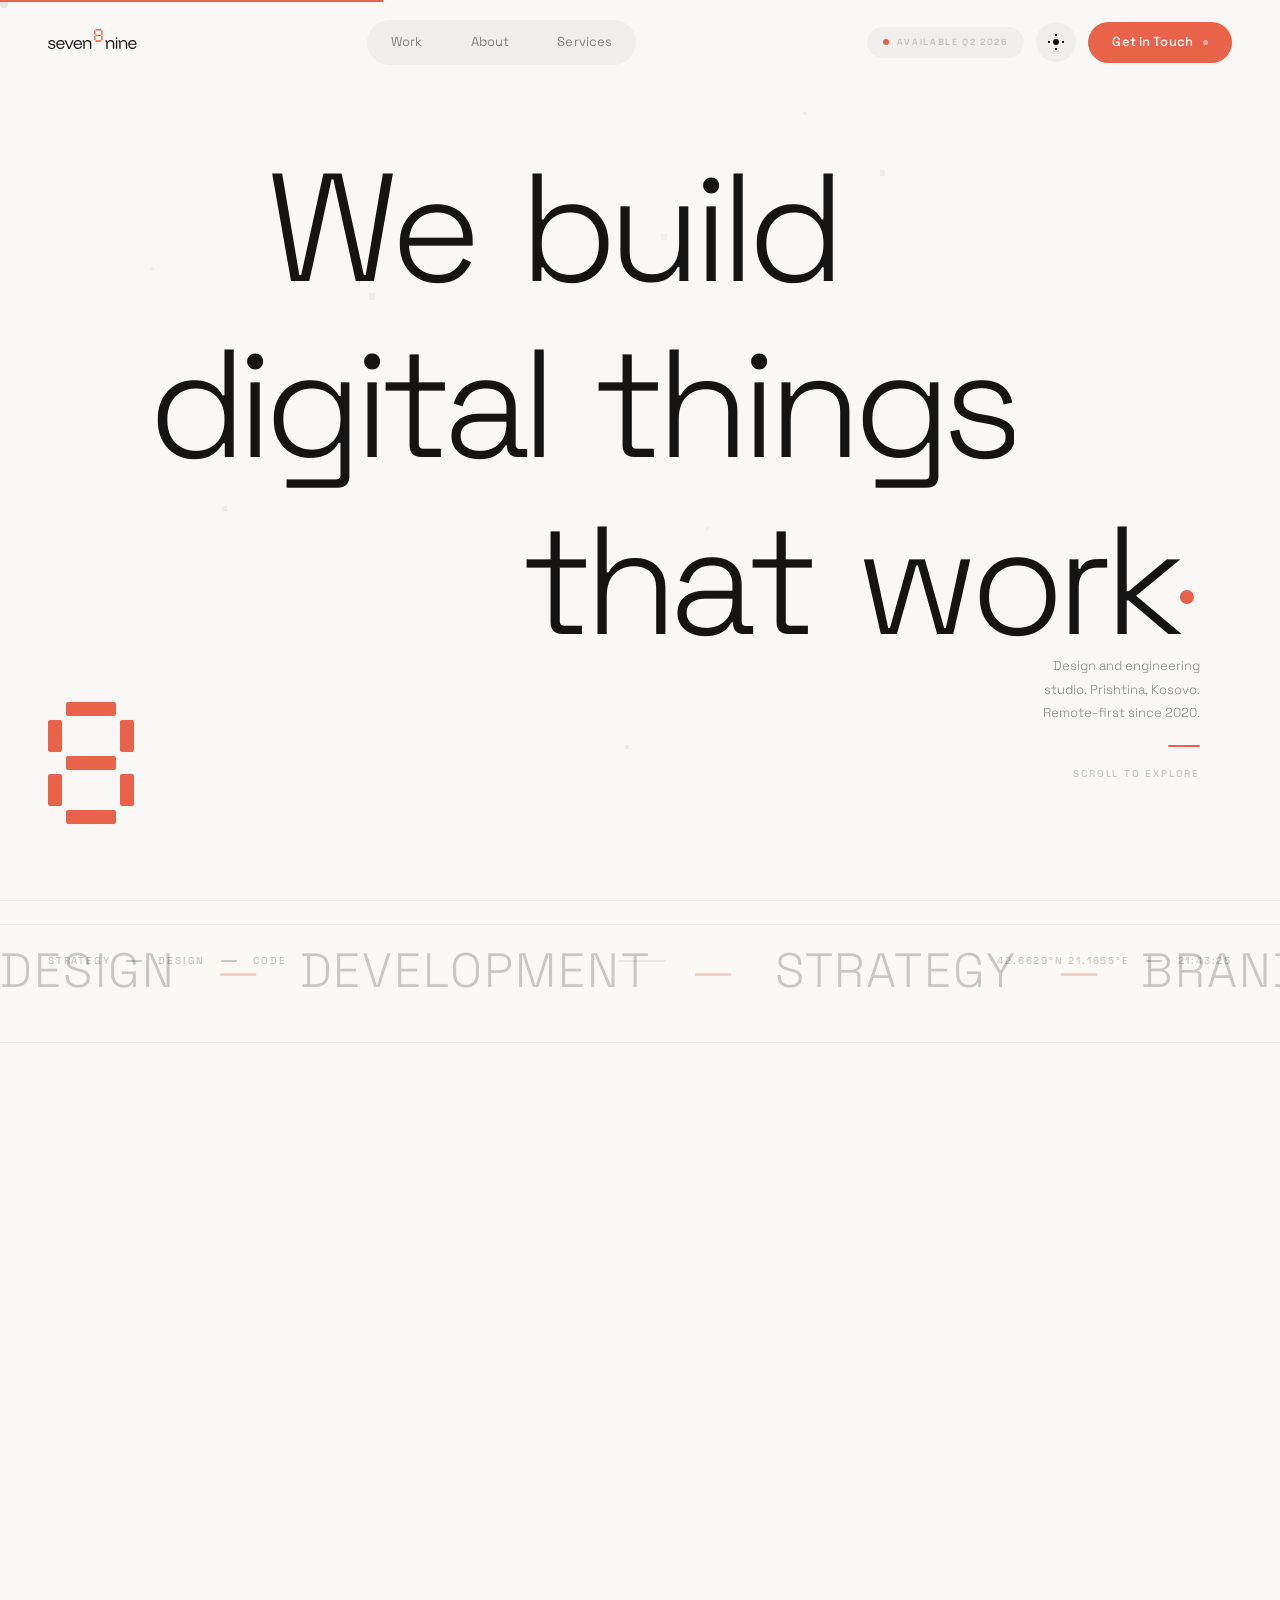
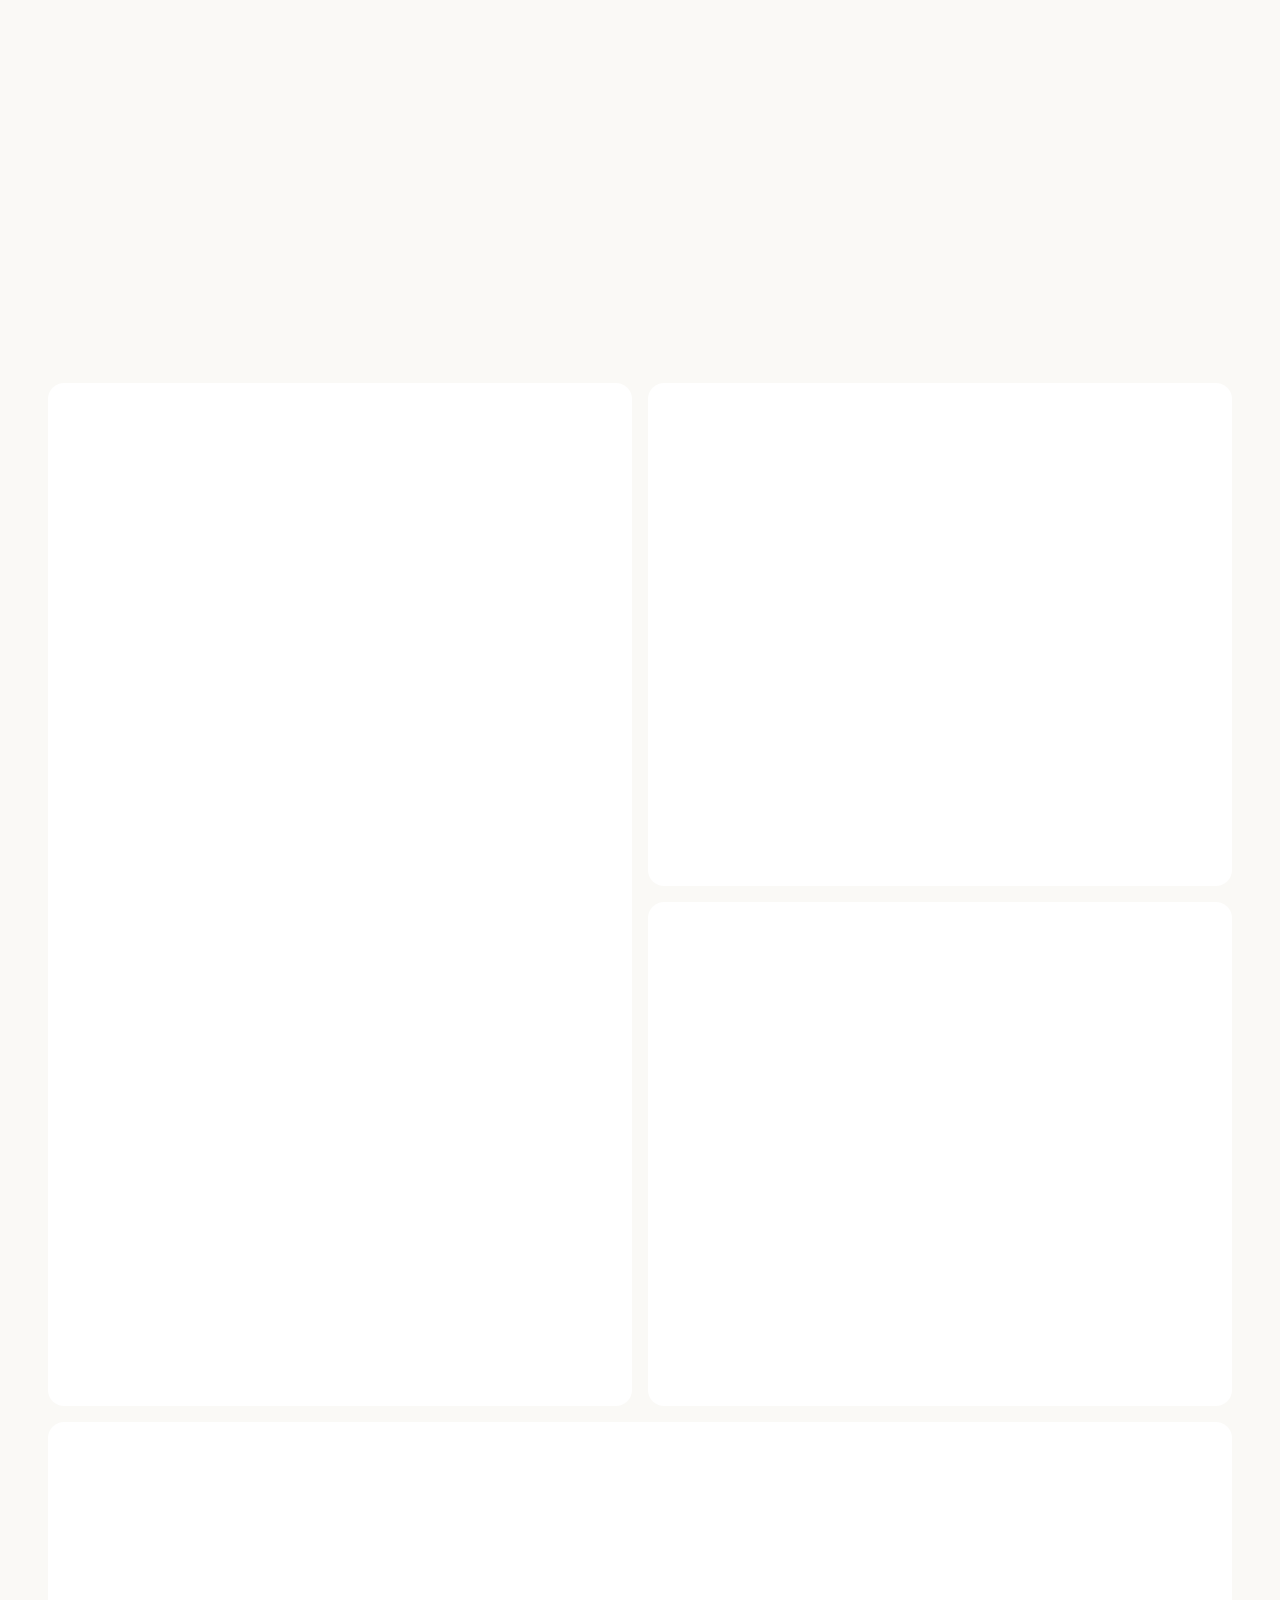
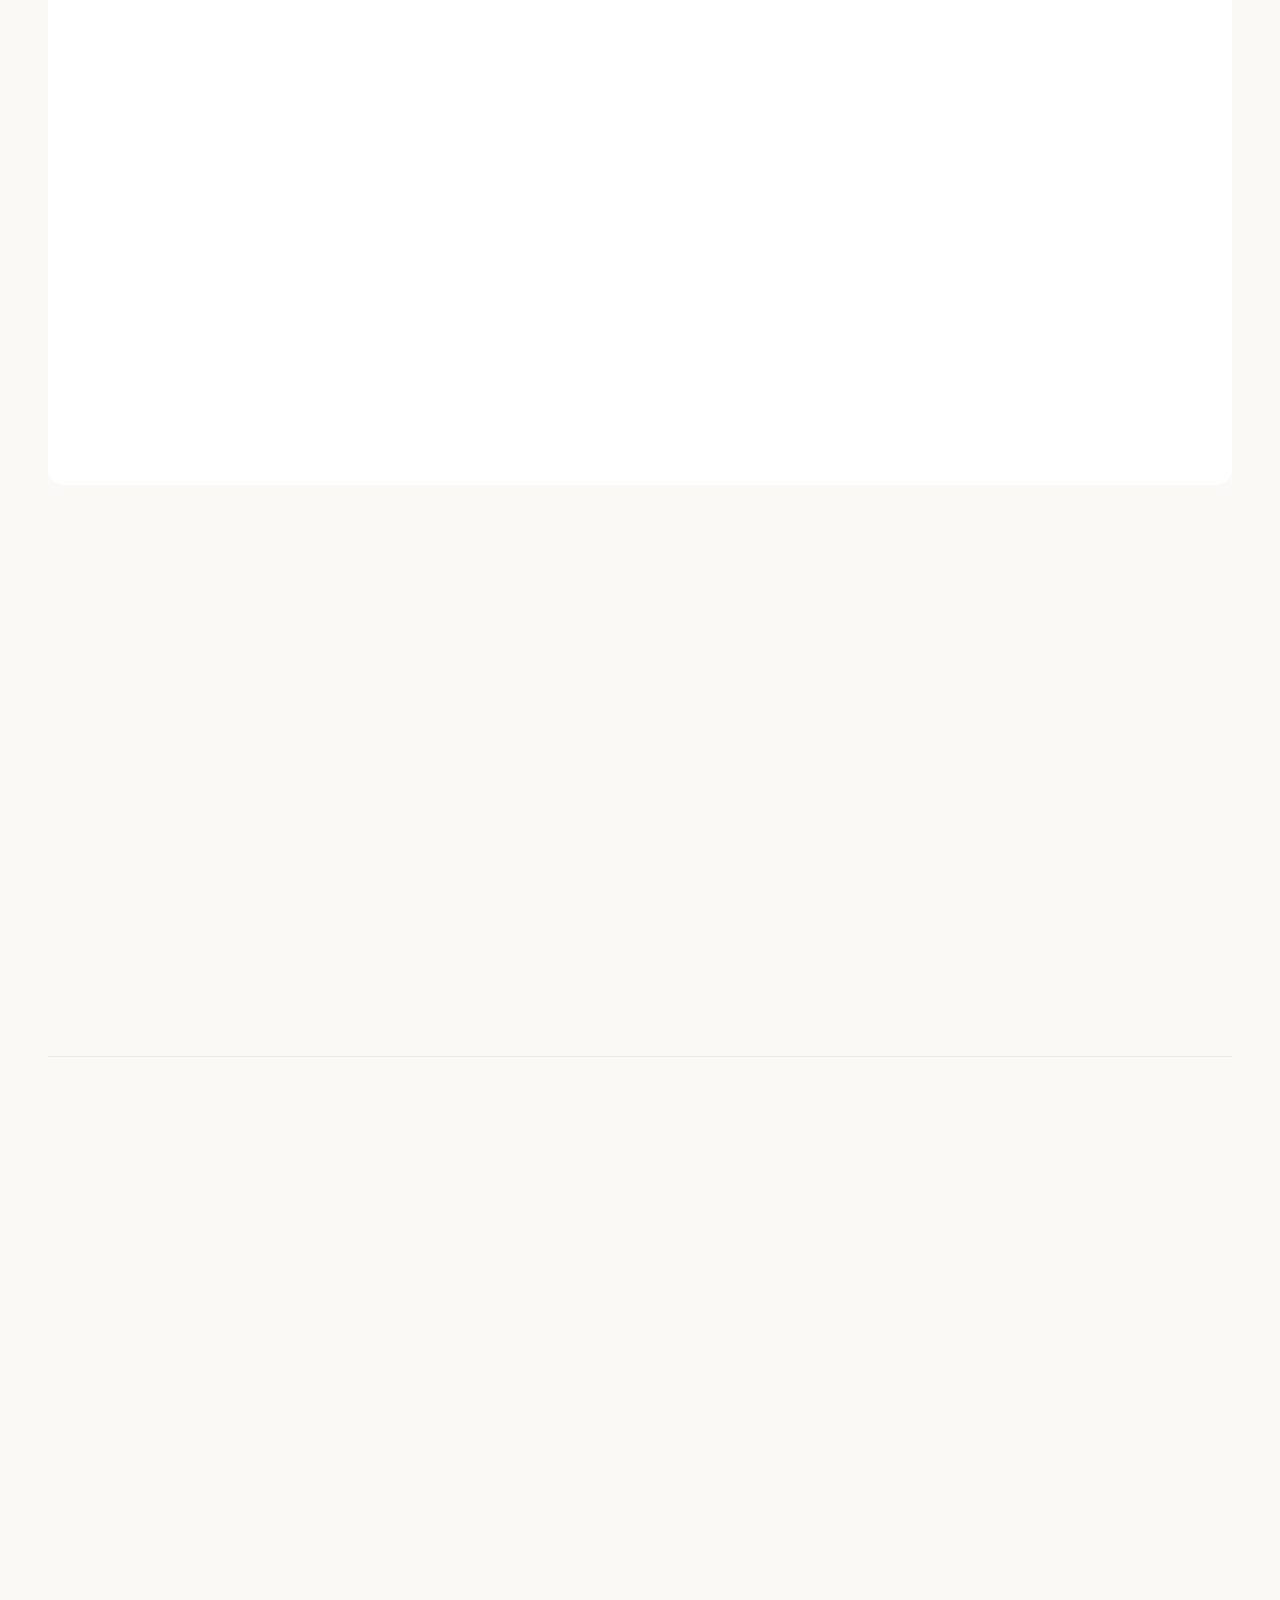
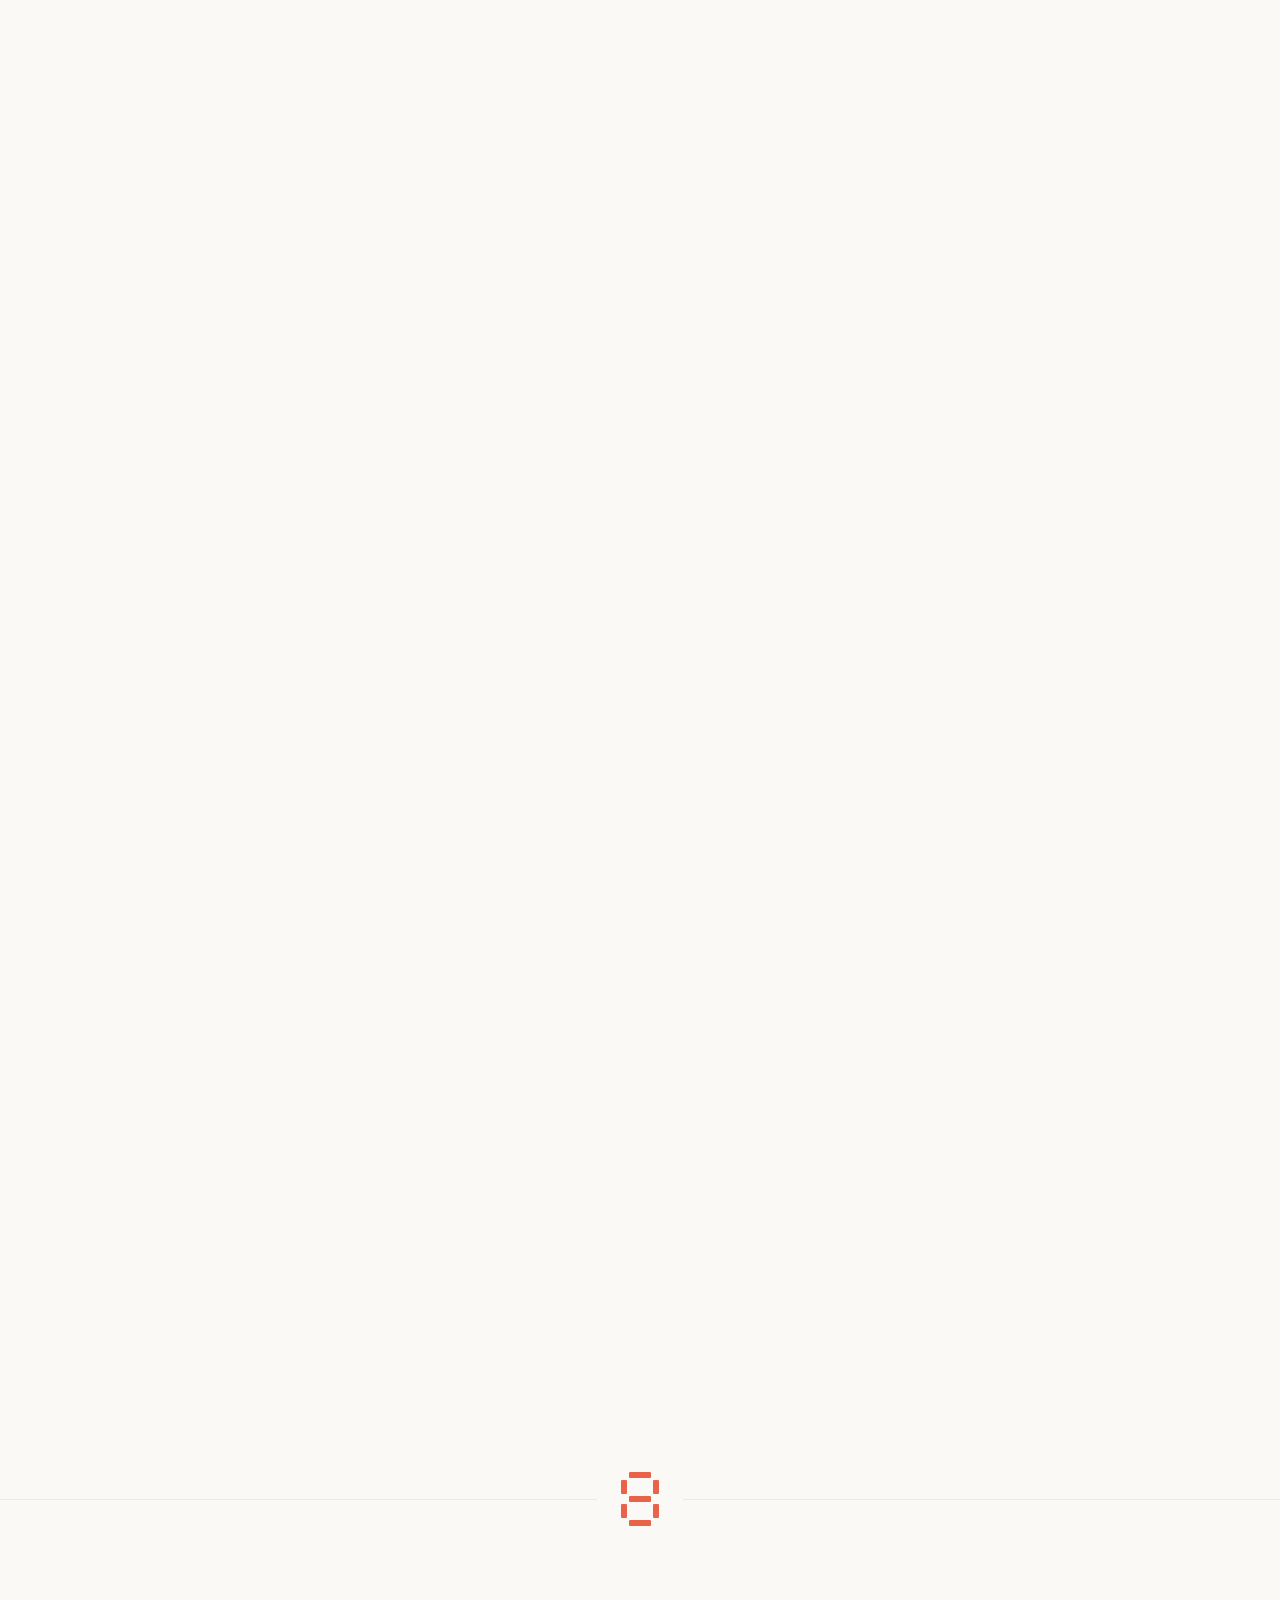
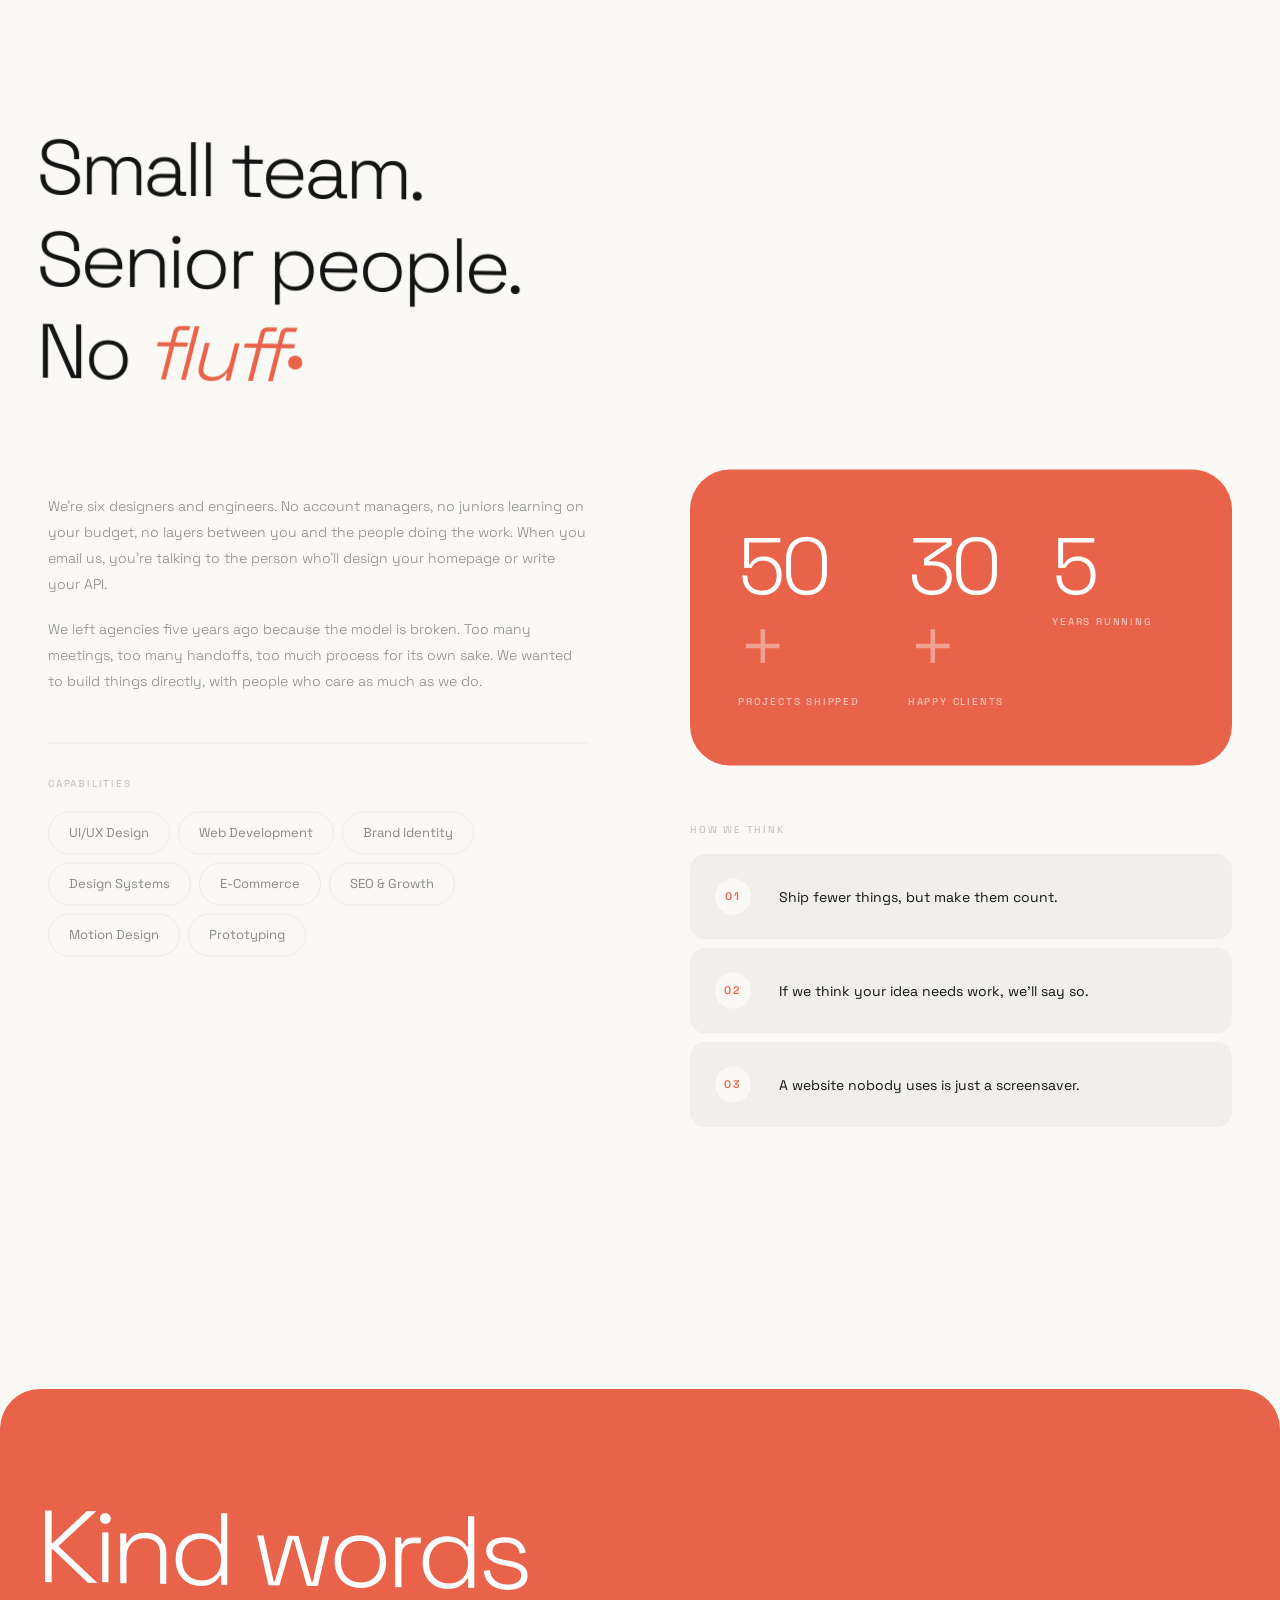
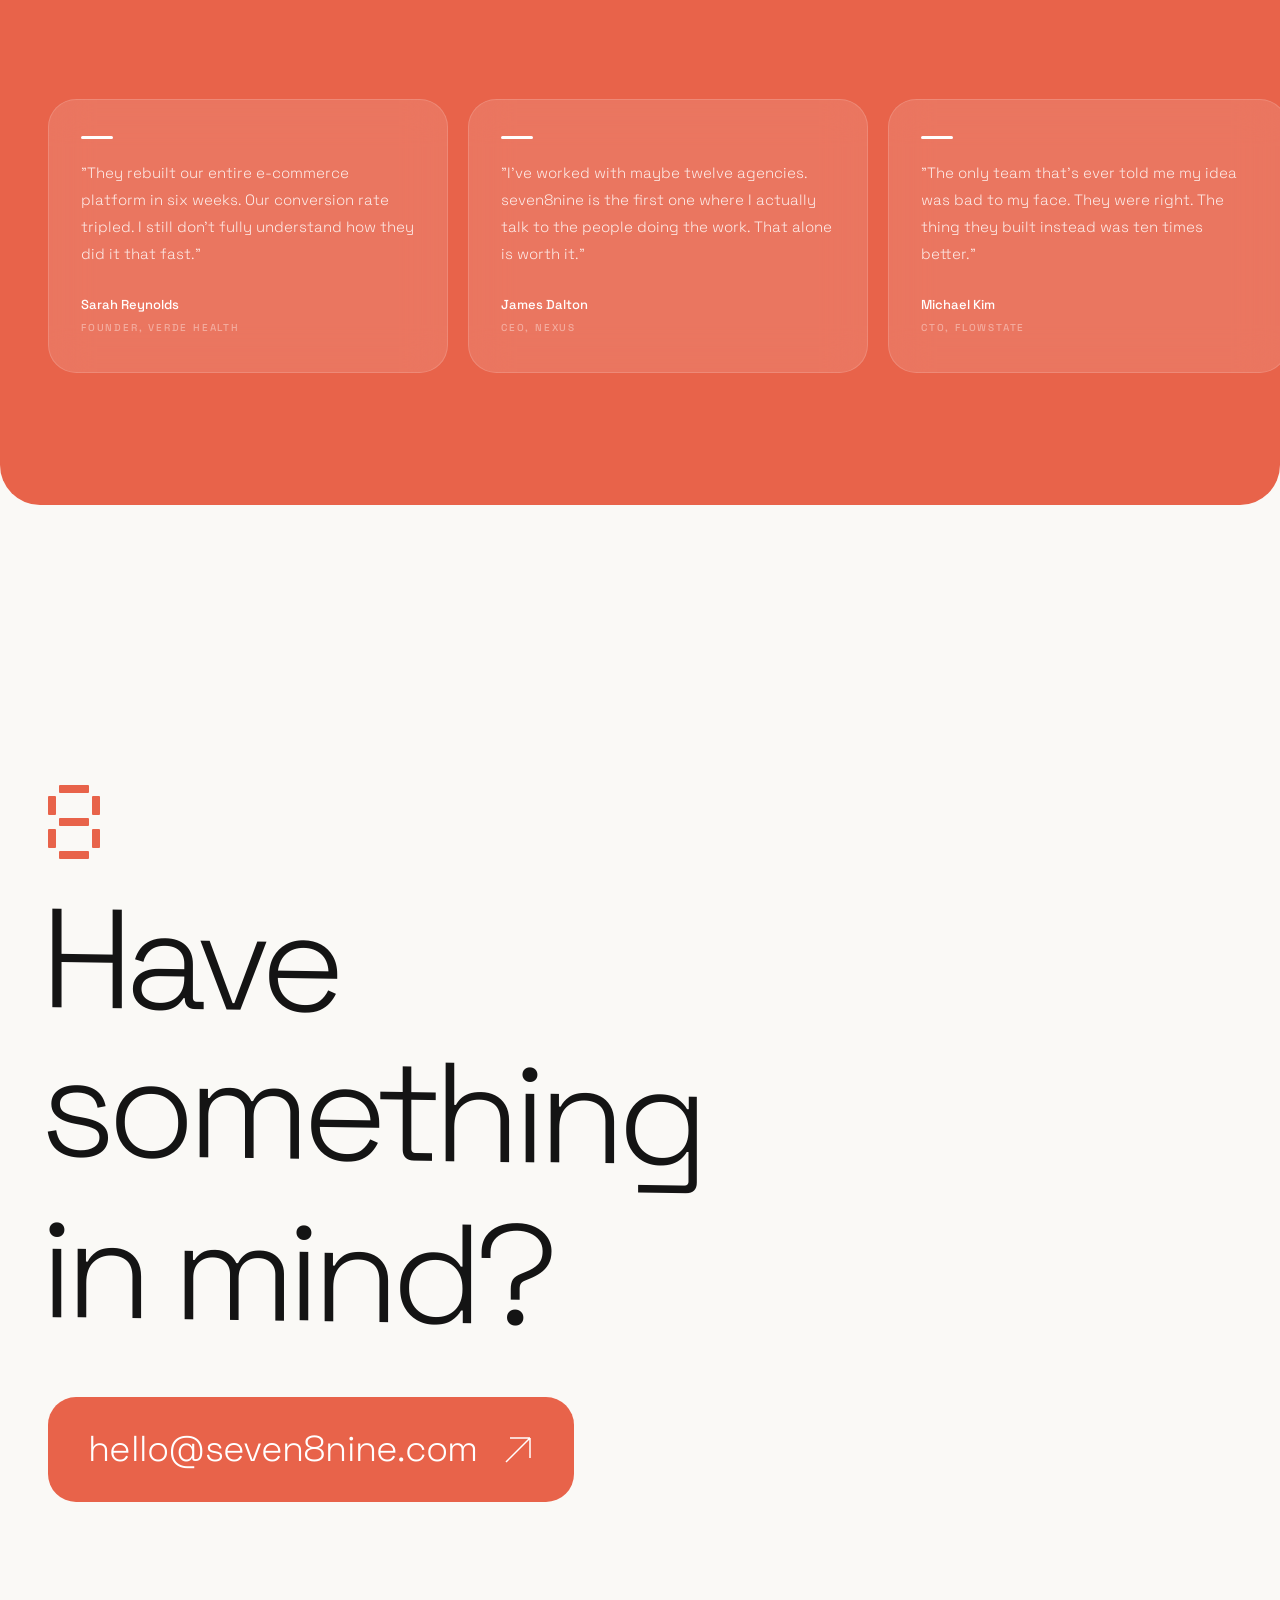
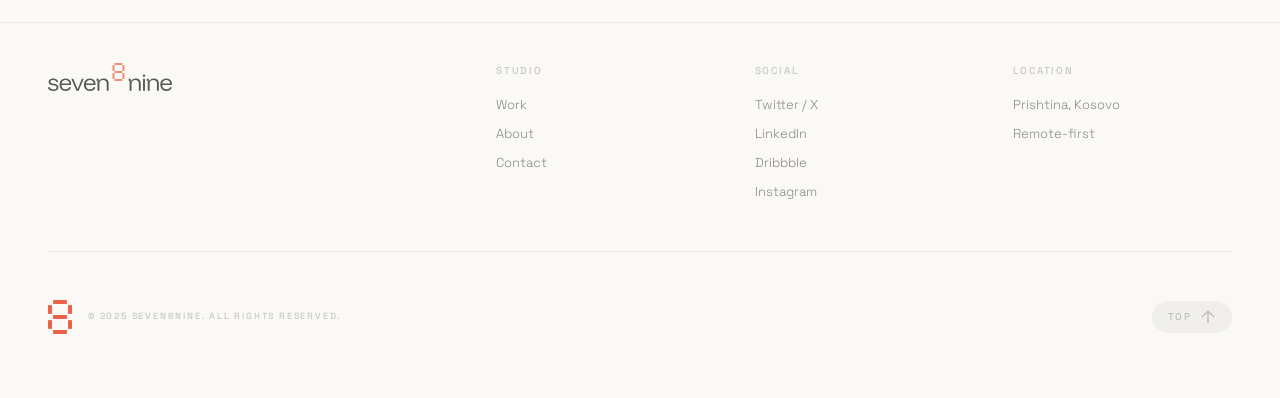
==== commit 41d3f5ef: "Phase 9: Redesign process section, fix hero clipping, pixel-8 as brand element, complete footer logo" ====
--- a/index.html
+++ b/index.html
@@ -4,7 +4,7 @@
   <meta charset="UTF-8">
   <meta name="viewport" content="width=device-width, initial-scale=1.0">
   <title>seven8nine — Digital Studio</title>
-  <link rel="stylesheet" href="css/style.css?v=18">
+  <link rel="stylesheet" href="css/style.css?v=19">
   <link rel="preconnect" href="https://fonts.googleapis.com">
   <link rel="preconnect" href="https://fonts.gstatic.com" crossorigin>
   <link href="https://fonts.googleapis.com/css2?family=Space+Grotesk:wght@300;400;500;600;700&display=swap" rel="stylesheet">
@@ -107,6 +107,15 @@
           <span class="line"><span class="line__inner" data-reveal>that <span class="hero__rotating" id="heroRotating">work</span><span class="hero__dot"></span></span></span>
         </span>
       </h1>
+      <div class="hero__pixel-8" aria-hidden="true">
+        <div class="px" style="grid-area:1/2/2/5"></div>
+        <div class="px" style="grid-area:2/1/4/2"></div>
+        <div class="px" style="grid-area:2/5/4/6"></div>
+        <div class="px" style="grid-area:4/2/5/5"></div>
+        <div class="px" style="grid-area:5/1/7/2"></div>
+        <div class="px" style="grid-area:5/5/7/6"></div>
+        <div class="px" style="grid-area:7/2/8/5"></div>
+      </div>
       <div class="hero__aside" data-reveal-fade>
         <p>Design and engineering<br>studio. Prishtina, Kosovo.<br>Remote-first since 2020.</p>
         <div class="hero__aside-line"></div>
@@ -252,27 +261,26 @@
     </div>
   </section>
 
-  <!-- Visual Divider -->
-  <div class="visual-divider" data-reveal-fade>
-    <div class="pixel-decoration" aria-hidden="true">
-      <span class="px"></span><span class="px"></span><span class="px"></span>
-      <span class="px"></span><span class="px"></span><span class="px"></span>
-      <span class="px"></span><span class="px"></span><span class="px"></span>
-    </div>
-    <div class="visual-divider__line"></div>
-    <div class="pixel-decoration" aria-hidden="true">
-      <span class="px"></span><span class="px"></span><span class="px"></span>
-      <span class="px"></span><span class="px"></span><span class="px"></span>
-      <span class="px"></span><span class="px"></span><span class="px"></span>
-    </div>
+  <!-- Pixel-8 Divider -->
+  <div class="pixel-8-divider container" data-reveal-fade>
+    <div class="pixel-8-divider__line"></div>
+    <div class="pixel-8-divider__icon" aria-hidden="true">
+      <div class="px" style="grid-area:1/2/2/5"></div>
+      <div class="px" style="grid-area:2/1/4/2"></div>
+      <div class="px" style="grid-area:2/5/4/6"></div>
+      <div class="px" style="grid-area:4/2/5/5"></div>
+      <div class="px" style="grid-area:5/1/7/2"></div>
+      <div class="px" style="grid-area:5/5/7/6"></div>
+      <div class="px" style="grid-area:7/2/8/5"></div>
+    </div>
+    <div class="pixel-8-divider__line"></div>
   </div>
 
   <!-- Services -->
   <section class="services" id="services">
     <div class="container">
-      <div class="section-head section-fold" style="position:relative;">
-        <!-- Pixel 8 fragment -->
-        <div class="pixel-8-watermark" aria-hidden="true">
+      <div class="section-head section-fold">
+        <div class="pixel-8-label" aria-hidden="true">
           <div class="px" style="grid-area:1/2/2/5"></div>
           <div class="px" style="grid-area:2/1/4/2"></div>
           <div class="px" style="grid-area:2/5/4/6"></div>
@@ -378,6 +386,15 @@
   <section class="process" id="process">
     <div class="container">
       <div class="section-head section-fold">
+        <div class="pixel-8-label" aria-hidden="true">
+          <div class="px" style="grid-area:1/2/2/5"></div>
+          <div class="px" style="grid-area:2/1/4/2"></div>
+          <div class="px" style="grid-area:2/5/4/6"></div>
+          <div class="px" style="grid-area:4/2/5/5"></div>
+          <div class="px" style="grid-area:5/1/7/2"></div>
+          <div class="px" style="grid-area:5/5/7/6"></div>
+          <div class="px" style="grid-area:7/2/8/5"></div>
+        </div>
         <h2 class="section-title">
           <span class="line"><span class="line__inner" data-reveal>Process</span></span>
         </h2>
@@ -423,19 +440,19 @@
     </div>
   </section>
 
-  <!-- Visual Divider -->
-  <div class="visual-divider" data-reveal-fade>
-    <div class="pixel-decoration" aria-hidden="true">
-      <span class="px"></span><span class="px"></span><span class="px"></span>
-      <span class="px"></span><span class="px"></span><span class="px"></span>
-      <span class="px"></span><span class="px"></span><span class="px"></span>
-    </div>
-    <div class="visual-divider__line"></div>
-    <div class="pixel-decoration" aria-hidden="true">
-      <span class="px"></span><span class="px"></span><span class="px"></span>
-      <span class="px"></span><span class="px"></span><span class="px"></span>
-      <span class="px"></span><span class="px"></span><span class="px"></span>
-    </div>
+  <!-- Pixel-8 Divider -->
+  <div class="pixel-8-divider container" data-reveal-fade>
+    <div class="pixel-8-divider__line"></div>
+    <div class="pixel-8-divider__icon" aria-hidden="true">
+      <div class="px" style="grid-area:1/2/2/5"></div>
+      <div class="px" style="grid-area:2/1/4/2"></div>
+      <div class="px" style="grid-area:2/5/4/6"></div>
+      <div class="px" style="grid-area:4/2/5/5"></div>
+      <div class="px" style="grid-area:5/1/7/2"></div>
+      <div class="px" style="grid-area:5/5/7/6"></div>
+      <div class="px" style="grid-area:7/2/8/5"></div>
+    </div>
+    <div class="pixel-8-divider__line"></div>
   </div>
 
   <!-- About -->
@@ -564,19 +581,18 @@
   </section>
 
   <!-- Contact -->
-  <section class="contact" id="contact" style="position:relative;">
-    <!-- Large pixel-8 watermark -->
-    <div aria-hidden="true" style="position:absolute;right:80px;top:50%;transform:translateY(-50%);display:grid;grid-template-columns:repeat(5,16px);grid-template-rows:repeat(7,16px);gap:4px;opacity:0.03;pointer-events:none;">
-      <div class="px" style="grid-area:1/2/2/5;background:var(--accent);border-radius:2px;"></div>
-      <div class="px" style="grid-area:2/1/4/2;background:var(--accent);border-radius:2px;"></div>
-      <div class="px" style="grid-area:2/5/4/6;background:var(--accent);border-radius:2px;"></div>
-      <div class="px" style="grid-area:4/2/5/5;background:var(--accent);border-radius:2px;"></div>
-      <div class="px" style="grid-area:5/1/7/2;background:var(--accent);border-radius:2px;"></div>
-      <div class="px" style="grid-area:5/5/7/6;background:var(--accent);border-radius:2px;"></div>
-      <div class="px" style="grid-area:7/2/8/5;background:var(--accent);border-radius:2px;"></div>
-    </div>
+  <section class="contact" id="contact">
     <div class="container">
       <div class="contact__inner">
+        <div class="contact__pixel-8" aria-hidden="true" data-reveal-fade>
+          <div class="px" style="grid-area:1/2/2/5"></div>
+          <div class="px" style="grid-area:2/1/4/2"></div>
+          <div class="px" style="grid-area:2/5/4/6"></div>
+          <div class="px" style="grid-area:4/2/5/5"></div>
+          <div class="px" style="grid-area:5/1/7/2"></div>
+          <div class="px" style="grid-area:5/5/7/6"></div>
+          <div class="px" style="grid-area:7/2/8/5"></div>
+        </div>
         <h2 class="contact__title">
           <span class="line"><span class="line__inner" data-reveal>Have something</span></span>
           <span class="line"><span class="line__inner" data-reveal>in mind?</span></span>
@@ -596,7 +612,7 @@
         <div class="footer__brand">
           <svg viewBox="0 0 248 56.03" xmlns="http://www.w3.org/2000/svg" class="logo-svg logo-svg--footer">
             <defs><style>.cls-1f{fill:#1a1a1a}.cls-2f{fill:#E8634A}</style></defs>
-            <g><g><path class="cls-1f" d="M10.92,56.03c-3.28,0-5.87-.68-7.78-2.04s-2.95-3.26-3.14-5.7H3.79c.19,1.56,.87,2.71,2.06,3.47,1.18,.75,2.91,1.13,5.2,1.13,4.11,0,6.16-1.32,6.16-3.95,0-1.07-.32-1.9-.95-2.48-.63-.58-1.7-1-3.2-1.27l-5.28-.97c-4.38-.81-6.57-2.9-6.57-6.29,0-2.18,.82-3.89,2.46-5.16s3.88-1.89,6.73-1.89,5.27,.64,7.03,1.93,2.77,3.09,3.04,5.4h-3.71c-.3-1.42-.97-2.48-2.02-3.16s-2.51-1.03-4.39-1.03-3.18,.32-4.15,.95c-.97,.63-1.45,1.55-1.45,2.76,0,.91,.32,1.63,.95,2.16,.63,.52,1.66,.92,3.08,1.19l5.24,.97c2.31,.43,4,1.18,5.08,2.26,1.07,1.08,1.61,2.53,1.61,4.35,0,2.34-.85,4.15-2.54,5.44s-4.11,1.93-7.25,1.93Z"/><path class="cls-1f" d="M35.31,56.03c-2.47,0-4.62-.52-6.45-1.55-1.83-1.03-3.24-2.51-4.23-4.41-.99-1.91-1.49-4.14-1.49-6.69s.5-4.76,1.49-6.63c.99-1.87,2.39-3.31,4.19-4.33,1.8-1.02,3.91-1.53,6.33-1.53,2.28,0,4.26,.46,5.92,1.39s2.96,2.24,3.89,3.93,1.39,3.69,1.39,6v1.69H26.76c.11,2.77,.92,4.93,2.44,6.49,1.52,1.56,3.54,2.34,6.06,2.34,1.75,0,3.23-.38,4.45-1.13,1.22-.75,2.06-1.84,2.52-3.27h3.87c-.62,2.45-1.87,4.34-3.77,5.68-1.89,1.34-4.24,2.02-7.03,2.02Zm-8.34-15.03h15.72c-.19-2.18-.95-3.87-2.3-5.08-1.34-1.21-3.1-1.81-5.28-1.81s-3.98,.6-5.42,1.81c-1.44,1.21-2.34,2.9-2.72,5.08Z"/><path class="cls-1f" d="M56.95,55.54l-10.28-24.18h3.91l8.58,20.47h.16l8.46-20.47h3.79l-10.28,24.18h-4.35Z"/><path class="cls-1f" d="M84.08,56.03c-2.47,0-4.62-.52-6.45-1.55-1.83-1.03-3.24-2.51-4.23-4.41-.99-1.91-1.49-4.14-1.49-6.69s.5-4.76,1.49-6.63c.99-1.87,2.39-3.31,4.19-4.33,1.8-1.02,3.91-1.53,6.33-1.53,2.28,0,4.26,.46,5.92,1.39s2.96,2.24,3.89,3.93,1.39,3.69,1.39,6v1.69h-19.58c.11,2.77,.92,4.93,2.44,6.49,1.52,1.56,3.54,2.34,6.06,2.34,1.75,0,3.23-.38,4.45-1.13,1.22-.75,2.06-1.84,2.52-3.27h3.87c-.62,2.45-1.87,4.34-3.77,5.68-1.89,1.34-4.24,2.02-7.03,2.02Zm-8.34-15.03h15.72c-.19-2.18-.95-3.87-2.3-5.08-1.34-1.21-3.1-1.81-5.28-1.81s-3.98,.6-5.42,1.81c-1.44,1.21-2.34,2.9-2.72,5.08Z"/><path class="cls-1f" d="M99.08,55.54v-20.15h-2.02v-4.03h4.19v3.63h1.69c.81-1.34,1.94-2.36,3.4-3.04,1.46-.68,3.14-1.03,5.02-1.03,3.03,0,5.45,.89,7.25,2.66,1.8,1.77,2.7,4.14,2.7,7.09v14.87h-3.79v-14.31c0-2.28-.62-4.02-1.87-5.22-1.25-1.2-3.07-1.79-5.46-1.79s-4.18,.6-5.44,1.79c-1.26,1.2-1.89,2.94-1.89,5.22v14.31h-3.79Z"/></g><g><polygon class="cls-2f" points="133.11 23.87 133.11 19.89 129.13 19.89 129.13 23.87 129.13 27.85 129.13 31.83 133.11 31.83 133.11 27.85 133.11 23.87"/><polygon class="cls-2f" points="149.02 27.85 149.02 31.83 153 31.83 153 27.85 153 23.87 153 19.89 149.02 19.89 149.02 23.87 149.02 27.85"/><polygon class="cls-2f" points="133.11 7.96 133.11 3.98 129.13 3.98 129.13 7.96 129.13 11.94 129.13 15.91 133.11 15.91 133.11 11.94 133.11 7.96"/><polygon class="cls-2f" points="149.02 3.98 149.02 7.96 149.02 11.94 149.02 15.91 153 15.91 153 11.94 153 7.96 153 3.98 149.02 3.98"/><polygon class="cls-2f" points="141.06 3.98 145.04 3.98 149.02 3.98 149.02 0 145.04 0 141.06 0 137.09 0 133.11 0 133.11 3.98 137.09 3.98 141.06 3.98"/><polygon class="cls-2f" points="141.06 31.83 137.09 31.83 133.11 31.83 133.11 35.81 137.09 35.81 141.06 35.81 145.04 35.81 149.02 35.81 149.02 31.83 145.04 31.83 141.06 31.83"/><polygon class="cls-2f" points="141.06 15.91 137.09 15.91 133.11 15.91 133.11 19.89 137.09 19.89 141.06 19.89 145.04 19.89 149.02 19.89 149.02 15.91 145.04 15.91 141.06 15.91"/></g></g>
+            <g><g><path class="cls-1f" d="M10.92,56.03c-3.28,0-5.87-.68-7.78-2.04s-2.95-3.26-3.14-5.7H3.79c.19,1.56,.87,2.71,2.06,3.47,1.18,.75,2.91,1.13,5.2,1.13,4.11,0,6.16-1.32,6.16-3.95,0-1.07-.32-1.9-.95-2.48-.63-.58-1.7-1-3.2-1.27l-5.28-.97c-4.38-.81-6.57-2.9-6.57-6.29,0-2.18,.82-3.89,2.46-5.16s3.88-1.89,6.73-1.89,5.27,.64,7.03,1.93,2.77,3.09,3.04,5.4h-3.71c-.3-1.42-.97-2.48-2.02-3.16s-2.51-1.03-4.39-1.03-3.18,.32-4.15,.95c-.97,.63-1.45,1.55-1.45,2.76,0,.91,.32,1.63,.95,2.16,.63,.52,1.66,.92,3.08,1.19l5.24,.97c2.31,.43,4,1.18,5.08,2.26,1.07,1.08,1.61,2.53,1.61,4.35,0,2.34-.85,4.15-2.54,5.44s-4.11,1.93-7.25,1.93Z"/><path class="cls-1f" d="M35.31,56.03c-2.47,0-4.62-.52-6.45-1.55-1.83-1.03-3.24-2.51-4.23-4.41-.99-1.91-1.49-4.14-1.49-6.69s.5-4.76,1.49-6.63c.99-1.87,2.39-3.31,4.19-4.33,1.8-1.02,3.91-1.53,6.33-1.53,2.28,0,4.26,.46,5.92,1.39s2.96,2.24,3.89,3.93,1.39,3.69,1.39,6v1.69H26.76c.11,2.77,.92,4.93,2.44,6.49,1.52,1.56,3.54,2.34,6.06,2.34,1.75,0,3.23-.38,4.45-1.13,1.22-.75,2.06-1.84,2.52-3.27h3.87c-.62,2.45-1.87,4.34-3.77,5.68-1.89,1.34-4.24,2.02-7.03,2.02Zm-8.34-15.03h15.72c-.19-2.18-.95-3.87-2.3-5.08-1.34-1.21-3.1-1.81-5.28-1.81s-3.98,.6-5.42,1.81c-1.44,1.21-2.34,2.9-2.72,5.08Z"/><path class="cls-1f" d="M56.95,55.54l-10.28-24.18h3.91l8.58,20.47h.16l8.46-20.47h3.79l-10.28,24.18h-4.35Z"/><path class="cls-1f" d="M84.08,56.03c-2.47,0-4.62-.52-6.45-1.55-1.83-1.03-3.24-2.51-4.23-4.41-.99-1.91-1.49-4.14-1.49-6.69s.5-4.76,1.49-6.63c.99-1.87,2.39-3.31,4.19-4.33,1.8-1.02,3.91-1.53,6.33-1.53,2.28,0,4.26,.46,5.92,1.39s2.96,2.24,3.89,3.93,1.39,3.69,1.39,6v1.69h-19.58c.11,2.77,.92,4.93,2.44,6.49,1.52,1.56,3.54,2.34,6.06,2.34,1.75,0,3.23-.38,4.45-1.13,1.22-.75,2.06-1.84,2.52-3.27h3.87c-.62,2.45-1.87,4.34-3.77,5.68-1.89,1.34-4.24,2.02-7.03,2.02Zm-8.34-15.03h15.72c-.19-2.18-.95-3.87-2.3-5.08-1.34-1.21-3.1-1.81-5.28-1.81s-3.98,.6-5.42,1.81c-1.44,1.21-2.34,2.9-2.72,5.08Z"/><path class="cls-1f" d="M99.08,55.54v-20.15h-2.02v-4.03h4.19v3.63h1.69c.81-1.34,1.94-2.36,3.4-3.04,1.46-.68,3.14-1.03,5.02-1.03,3.03,0,5.45,.89,7.25,2.66,1.8,1.77,2.7,4.14,2.7,7.09v14.87h-3.79v-14.31c0-2.28-.62-4.02-1.87-5.22-1.25-1.2-3.07-1.79-5.46-1.79s-4.18,.6-5.44,1.79c-1.26,1.2-1.89,2.94-1.89,5.22v14.31h-3.79Z"/></g><g><polygon class="cls-2f" points="133.11 23.87 133.11 19.89 129.13 19.89 129.13 23.87 129.13 27.85 129.13 31.83 133.11 31.83 133.11 27.85 133.11 23.87"/><polygon class="cls-2f" points="149.02 27.85 149.02 31.83 153 31.83 153 27.85 153 23.87 153 19.89 149.02 19.89 149.02 23.87 149.02 27.85"/><polygon class="cls-2f" points="133.11 7.96 133.11 3.98 129.13 3.98 129.13 7.96 129.13 11.94 129.13 15.91 133.11 15.91 133.11 11.94 133.11 7.96"/><polygon class="cls-2f" points="149.02 3.98 149.02 7.96 149.02 11.94 149.02 15.91 153 15.91 153 11.94 153 7.96 153 3.98 149.02 3.98"/><polygon class="cls-2f" points="141.06 3.98 145.04 3.98 149.02 3.98 149.02 0 145.04 0 141.06 0 137.09 0 133.11 0 133.11 3.98 137.09 3.98 141.06 3.98"/><polygon class="cls-2f" points="141.06 31.83 137.09 31.83 133.11 31.83 133.11 35.81 137.09 35.81 141.06 35.81 145.04 35.81 149.02 35.81 149.02 31.83 145.04 31.83 141.06 31.83"/><polygon class="cls-2f" points="141.06 15.91 137.09 15.91 133.11 15.91 133.11 19.89 137.09 19.89 141.06 19.89 145.04 19.89 149.02 19.89 149.02 15.91 145.04 15.91 141.06 15.91"/></g><g><path class="cls-1f" d="M163.35,55.54v-20.13h-2.01v-4.03h4.19v3.62h1.69c.8-1.34,1.94-2.35,3.4-3.04,1.46-.68,3.13-1.03,5.01-1.03,3.03,0,5.45,.89,7.24,2.66,1.8,1.77,2.7,4.13,2.7,7.08v14.85h-3.78v-14.29c0-2.28-.62-4.02-1.87-5.21-1.25-1.19-3.07-1.79-5.45-1.79s-4.17,.6-5.43,1.79c-1.26,1.19-1.89,2.93-1.89,5.21v14.29h-3.78Z"/><path class="cls-1f" d="M192.11,27.77c-.67,0-1.24-.23-1.71-.71-.47-.47-.7-1.04-.7-1.71s.23-1.24,.7-1.71c.47-.47,1.04-.7,1.71-.7s1.24,.23,1.71,.7c.47,.47,.7,1.04,.7,1.71s-.23,1.24-.7,1.71-1.04,.71-1.71,.71Zm-1.89,27.77V31.39h3.78v24.15h-3.78Z"/><path class="cls-1f" d="M199.61,55.54v-20.13h-2.01v-4.03h4.19v3.62h1.69c.8-1.34,1.94-2.35,3.4-3.04,1.46-.68,3.13-1.03,5.01-1.03,3.03,0,5.45,.89,7.24,2.66,1.8,1.77,2.7,4.13,2.7,7.08v14.85h-3.78v-14.29c0-2.28-.62-4.02-1.87-5.21-1.25-1.19-3.07-1.79-5.45-1.79s-4.17,.6-5.43,1.79c-1.26,1.19-1.89,2.93-1.89,5.21v14.29h-3.78Z"/><path class="cls-1f" d="M236.97,56.03c-2.47,0-4.62-.52-6.44-1.55-1.83-1.03-3.23-2.5-4.23-4.41-.99-1.91-1.49-4.13-1.49-6.68s.5-4.76,1.49-6.62c.99-1.86,2.39-3.31,4.19-4.33,1.8-1.02,3.9-1.53,6.32-1.53,2.28,0,4.25,.46,5.92,1.39,1.66,.93,2.96,2.23,3.88,3.92s1.39,3.69,1.39,6v1.69h-19.56c.11,2.76,.92,4.93,2.44,6.48,1.52,1.56,3.53,2.33,6.06,2.33,1.74,0,3.23-.38,4.45-1.13,1.22-.75,2.06-1.84,2.52-3.26h3.86c-.62,2.44-1.87,4.34-3.76,5.68-1.89,1.34-4.23,2.01-7.02,2.01Zm-8.33-15.01h15.7c-.19-2.17-.95-3.86-2.29-5.07-1.34-1.21-3.1-1.81-5.27-1.81s-3.98,.6-5.41,1.81c-1.44,1.21-2.34,2.9-2.72,5.07Z"/></g></g>
           </svg>
         </div>
         <div class="footer__grid">
@@ -647,6 +663,6 @@
     </div>
   </footer>
 
-  <script src="js/main.js?v=18"></script>
+  <script src="js/main.js?v=19"></script>
 </body>
 </html>
--- a/css/style.css
+++ b/css/style.css
@@ -248,8 +248,9 @@
 .hero__title {
   font-size: clamp(48px, 12vw, 180px);
   font-weight: 300;
-  line-height: 0.88;
+  line-height: 1.05;
   letter-spacing: -0.06em;
+  margin-top: -0.08em;
 }
 
 .hero__line { display: block; }
@@ -327,7 +328,7 @@
 .hero__location { display: flex; align-items: center; gap: 16px; }
 
 /* === LINE REVEAL === */
-.line { display: block; overflow: hidden; }
+.line { display: block; overflow: hidden; padding: 0.1em 0; margin: -0.1em 0; }
 .line__inner { display: block; transform: translateY(115%); transition: transform 1.1s var(--ease-spring); }
 .line__inner.revealed { transform: translateY(0); }
 [data-reveal-fade] { opacity: 0; transform: translateY(24px); transition: opacity 0.9s var(--ease), transform 0.9s var(--ease); }
@@ -386,7 +387,7 @@
 .section-head--split { display: flex; justify-content: space-between; align-items: flex-end; gap: 80px; }
 .section-head__aside { max-width: 340px; }
 .section-head__aside p { font-size: 13px; color: var(--text-2); line-height: 1.8; font-weight: 300; }
-.section-title { font-size: clamp(48px, 8vw, 120px); font-weight: 300; letter-spacing: -0.06em; line-height: 0.9; margin-top: 12px; }
+.section-title { font-size: clamp(48px, 8vw, 120px); font-weight: 300; letter-spacing: -0.06em; line-height: 1.08; margin-top: 12px; }
 
 /* === WORK — Bento Grid Layout === */
 .work { padding: 120px 0 80px; position: relative; }
@@ -640,47 +641,45 @@
 .process { padding: 120px 0; }
 .process__grid {
   display: grid;
-  grid-template-columns: repeat(4, 1fr);
+  grid-template-columns: 1fr;
   gap: 0;
   position: relative;
-}
-/* Horizontal connecting line behind steps */
-.process__grid::before {
-  content: '';
-  position: absolute;
-  top: 44px;
-  left: 10%;
-  right: 10%;
-  height: 1px;
-  background: var(--border);
-  z-index: 0;
-}
+  counter-reset: process-step;
+}
+.process__grid::before { display: none; }
 
 .process__step {
   position: relative;
   overflow: visible;
-  padding: 0 24px;
+  padding: 48px 0;
   border-radius: 0;
   background: transparent;
-  transition: transform 0.4s var(--ease);
-  text-align: center;
+  border-bottom: 1px solid var(--border);
+  transition: background 0.5s var(--ease);
+  text-align: left;
   z-index: 1;
-}
+  display: grid;
+  grid-template-columns: 120px 1fr 1.2fr;
+  gap: 48px;
+  align-items: center;
+  counter-increment: process-step;
+}
+.process__step:first-child { border-top: 1px solid var(--border); }
 .process__step::before { display: none; }
 .process__step::after { display: none; }
-.process__step:hover { transform: translateY(-4px); }
+.process__step:hover { background: var(--bg-2); padding-left: 32px; padding-right: 32px; margin: 0 -32px; }
 
 .process__step-big {
-  width: 88px;
-  height: 88px;
-  border-radius: 50%;
-  background: var(--bg-2);
-  border: 1px solid var(--border);
+  width: auto;
+  height: auto;
+  border-radius: 0;
+  background: transparent;
+  border: none;
   display: flex;
   align-items: center;
-  justify-content: center;
-  margin: 0 auto 28px;
-  font-size: 28px;
+  justify-content: flex-start;
+  margin: 0;
+  font-size: clamp(48px, 5vw, 72px);
   font-weight: 300;
   letter-spacing: -0.04em;
   color: var(--text-3);
@@ -691,36 +690,36 @@
   position: relative;
 }
 .process__step:hover .process__step-big {
-  background: var(--accent);
-  border-color: var(--accent);
-  color: #fff;
-  transform: scale(1.1);
+  background: transparent;
+  border-color: transparent;
+  color: var(--accent);
+  transform: none;
 }
 
 .process__step-head { display: none; }
 .process__step-num { display: none; }
 .process__step-line { display: none; }
 .process__step-title {
-  font-size: 20px;
+  font-size: clamp(28px, 3vw, 40px);
   font-weight: 500;
-  letter-spacing: -0.02em;
-  margin-bottom: 12px;
+  letter-spacing: -0.03em;
+  margin-bottom: 0;
   transition: color 0.3s;
 }
 .process__step:hover .process__step-title { color: var(--accent); }
 .process__step-desc {
-  font-size: 13px;
+  font-size: 14px;
   color: var(--text-2);
-  line-height: 1.7;
+  line-height: 1.8;
   font-weight: 300;
-  max-width: 240px;
-  margin: 0 auto;
+  max-width: 400px;
+  margin: 0;
 }
 
 /* === ABOUT === */
 .about { padding: 160px 0; position: relative; }
 .about__hero-text { margin-bottom: 80px; }
-.about__title { font-size: clamp(40px, 6vw, 96px); font-weight: 300; letter-spacing: -0.05em; line-height: 1; }
+.about__title { font-size: clamp(40px, 6vw, 96px); font-weight: 300; letter-spacing: -0.05em; line-height: 1.1; }
 .about__title em { font-style: italic; color: var(--accent); font-weight: 300; }
 
 .about__layout { display: grid; grid-template-columns: 1fr 1fr; gap: 100px; align-items: start; }
@@ -864,7 +863,7 @@
 .contact { padding: 200px 0 120px; position: relative; }
 .contact::before { display: none; }
 .contact__inner { max-width: 800px; position: relative; }
-.contact__title { font-size: clamp(56px, 11vw, 160px); font-weight: 300; letter-spacing: -0.06em; line-height: 0.88; margin: 16px 0 48px; }
+.contact__title { font-size: clamp(56px, 11vw, 160px); font-weight: 300; letter-spacing: -0.06em; line-height: 1.05; margin: 16px 0 48px; }
 .contact__body { margin-bottom: 40px; }
 .contact__desc { font-size: 14px; color: var(--text-2); line-height: 1.8; font-weight: 300; max-width: 480px; }
 
@@ -899,7 +898,7 @@
   border-bottom: 1px solid var(--border);
 }
 .footer__brand { display: flex; align-items: flex-start; }
-.logo-svg--footer { height: 24px; width: auto; opacity: 0.4; transition: opacity 0.3s; }
+.logo-svg--footer { height: 28px; width: auto; opacity: 0.7; transition: opacity 0.3s; }
 .logo-svg--footer:hover { opacity: 1; }
 .logo-svg--footer .cls-1f { fill: var(--text); }
 .logo-svg--footer .cls-2f { fill: var(--accent); }
@@ -995,7 +994,7 @@
   font-size: clamp(48px, 8vw, 120px);
   font-weight: 200;
   letter-spacing: -0.05em;
-  line-height: 0.95;
+  line-height: 1.08;
   margin-bottom: 32px;
 }
 .page-hero__desc {
@@ -1445,24 +1444,12 @@
   border-color: rgba(255,255,255,0.3);
 }
 
-/* Big background number behind process section */
+/* Process section layout */
 .process {
   position: relative;
   overflow: hidden;
 }
-.process::before {
-  content: 's8n';
-  position: absolute;
-  top: 50%; left: 50%;
-  transform: translate(-50%, -50%);
-  font-size: clamp(200px, 30vw, 500px);
-  font-weight: 700;
-  letter-spacing: -0.06em;
-  color: var(--border);
-  pointer-events: none;
-  white-space: nowrap;
-  z-index: 0;
-}
+.process::before { display: none; }
 .process .container { position: relative; z-index: 1; }
 
 /* About stats — even bolder with stacked layout */
@@ -1488,62 +1475,113 @@
 /* Footer — minimal, confident */
 .footer__copy { font-size: 9px; letter-spacing: 0.2em; }
 
-/* === PIXEL 8 BRANDING DECORATION === */
-.pixel-8-brand {
+/* === PIXEL 8 BRANDING === */
+
+/* Section divider — pixel 8 as a visual separator between sections */
+.pixel-8-divider {
+  display: flex;
+  align-items: center;
+  justify-content: center;
+  gap: 24px;
+  padding: 48px 0;
+}
+.pixel-8-divider__line {
+  flex: 1;
+  height: 1px;
+  background: var(--border);
+}
+.pixel-8-divider__icon {
   display: grid;
-  grid-template-columns: repeat(5, 1fr);
-  grid-template-rows: repeat(7, 1fr);
+  grid-template-columns: repeat(5, 6px);
+  grid-template-rows: repeat(7, 6px);
   gap: 2px;
-  opacity: 0.06;
-  pointer-events: none;
-  position: absolute;
-}
-.pixel-8-brand .px {
+  flex-shrink: 0;
+}
+.pixel-8-divider__icon .px {
   background: var(--accent);
   border-radius: 1px;
 }
-.pixel-8-brand--sm { width: 40px; height: 56px; }
-.pixel-8-brand--md { width: 60px; height: 84px; }
-.pixel-8-brand--lg { width: 100px; height: 140px; }
-.pixel-8-brand--xl { width: 160px; height: 224px; }
-
-/* Section corner 8 decorations */
+
+/* Process step 8-marker — pixel 8 used as step accent */
+.process__step-marker {
+  display: grid;
+  grid-template-columns: repeat(5, 3px);
+  grid-template-rows: repeat(7, 3px);
+  gap: 1px;
+  position: absolute;
+  top: 48px;
+  right: 0;
+  opacity: 0;
+  transition: opacity 0.5s var(--ease), transform 0.5s var(--ease);
+  transform: scale(0.8);
+}
+.process__step:hover .process__step-marker {
+  opacity: 0.3;
+  transform: scale(1);
+}
+.process__step-marker .px {
+  background: var(--accent);
+  border-radius: 1px;
+}
+
+/* Section head — pixel 8 as section label accent */
 .section-head { position: relative; }
-
-/* Pixel 8 watermark on section backgrounds */
-.pixel-8-watermark {
-  position: absolute;
-  right: 48px;
-  top: 50%;
-  transform: translateY(-50%);
+.section-head .pixel-8-label {
+  display: grid;
+  grid-template-columns: repeat(5, 4px);
+  grid-template-rows: repeat(7, 4px);
+  gap: 1px;
+  margin-bottom: 20px;
+}
+.section-head .pixel-8-label .px {
+  background: var(--accent);
+  border-radius: 1px;
+}
+
+/* Hero pixel-8 accent — large, intentional brand mark */
+.hero__pixel-8 {
+  display: grid;
+  grid-template-columns: repeat(5, clamp(8px, 1.5vw, 14px));
+  grid-template-rows: repeat(7, clamp(8px, 1.5vw, 14px));
+  gap: clamp(2px, 0.4vw, 4px);
+  margin-top: 40px;
+}
+.hero__pixel-8 .px {
+  background: var(--accent);
+  border-radius: 2px;
+  opacity: 0;
+  animation: pixel8Reveal 0.4s forwards;
+}
+@keyframes pixel8Reveal {
+  from { opacity: 0; transform: scale(0); }
+  to { opacity: 1; transform: scale(1); }
+}
+
+/* Contact section — pixel 8 as CTA accent */
+.contact__pixel-8 {
   display: grid;
   grid-template-columns: repeat(5, 8px);
   grid-template-rows: repeat(7, 8px);
   gap: 3px;
-  opacity: 0.04;
-  pointer-events: none;
-}
-.pixel-8-watermark .px { background: var(--accent); border-radius: 1px; }
-
-/* Half-8 accent fragment */
-.pixel-8-fragment {
-  display: grid;
-  grid-template-columns: repeat(3, 6px);
-  grid-template-rows: repeat(4, 6px);
-  gap: 2px;
-  opacity: 0.08;
-}
-.pixel-8-fragment .px { background: var(--accent); border-radius: 1px; }
-
-/* Footer pixel-8 decorative */
+  margin: 0 auto 32px;
+}
+.contact__pixel-8 .px {
+  background: var(--accent);
+  border-radius: 1px;
+}
+
+/* Footer pixel-8 — brand mark */
 .footer__pixel-8 {
   display: grid;
   grid-template-columns: repeat(5, 4px);
   grid-template-rows: repeat(7, 4px);
   gap: 1px;
-  opacity: 0.15;
 }
 .footer__pixel-8 .px { background: var(--accent); border-radius: 1px; }
+
+/* Legacy watermark classes — redirect to new styles */
+.pixel-8-watermark { display: none; }
+.pixel-8-fragment { display: none; }
 
 /* page-hero subtitle — clean sans label */
 .page-hero__subtitle {
@@ -1560,9 +1598,9 @@
   .hero__content { padding: 160px 48px 40px; }
   .about__layout { grid-template-columns: 1fr; gap: 64px; }
   .about__stats { gap: 32px; }
-  .process__grid { grid-template-columns: 1fr 1fr; }
-  .process__grid::before { top: 44px; }
-  .process__step-big { width: 72px; height: 72px; font-size: 24px; }
+  .process__grid { grid-template-columns: 1fr; }
+  .process__step { grid-template-columns: 80px 1fr 1.2fr; gap: 32px; }
+  .process__step-big { font-size: 48px; }
   .service-accord__head { grid-template-columns: 48px 1fr 40px; }
   .service-accord__tags { display: none; }
   .section-head--split { flex-direction: column; align-items: flex-start; gap: 24px; }
@@ -1604,9 +1642,11 @@
   .work-item__content { padding: 24px; }
   .footer__grid { grid-template-columns: 1fr 1fr; gap: 24px; }
   .footer__top { grid-template-columns: 1fr; gap: 32px; }
-  .process__grid { grid-template-columns: 1fr 1fr; gap: 16px; }
-  .process__grid::before { display: none; }
-  .process__step-big { width: 64px; height: 64px; font-size: 20px; }
+  .process__grid { grid-template-columns: 1fr; }
+  .process__step { grid-template-columns: 1fr; gap: 16px; padding: 32px 0; }
+  .process__step:hover { padding-left: 24px; padding-right: 24px; margin: 0 -24px; }
+  .process__step-big { font-size: 36px; }
+  .process__step-title { font-size: 24px; }
   .service-accord__head { grid-template-columns: 36px 1fr 32px; gap: 16px; padding: 20px 0; }
   .service-accord__content p { padding: 0 0 24px 52px; }
   .about__stats { flex-wrap: wrap; gap: 24px; padding: 28px; }
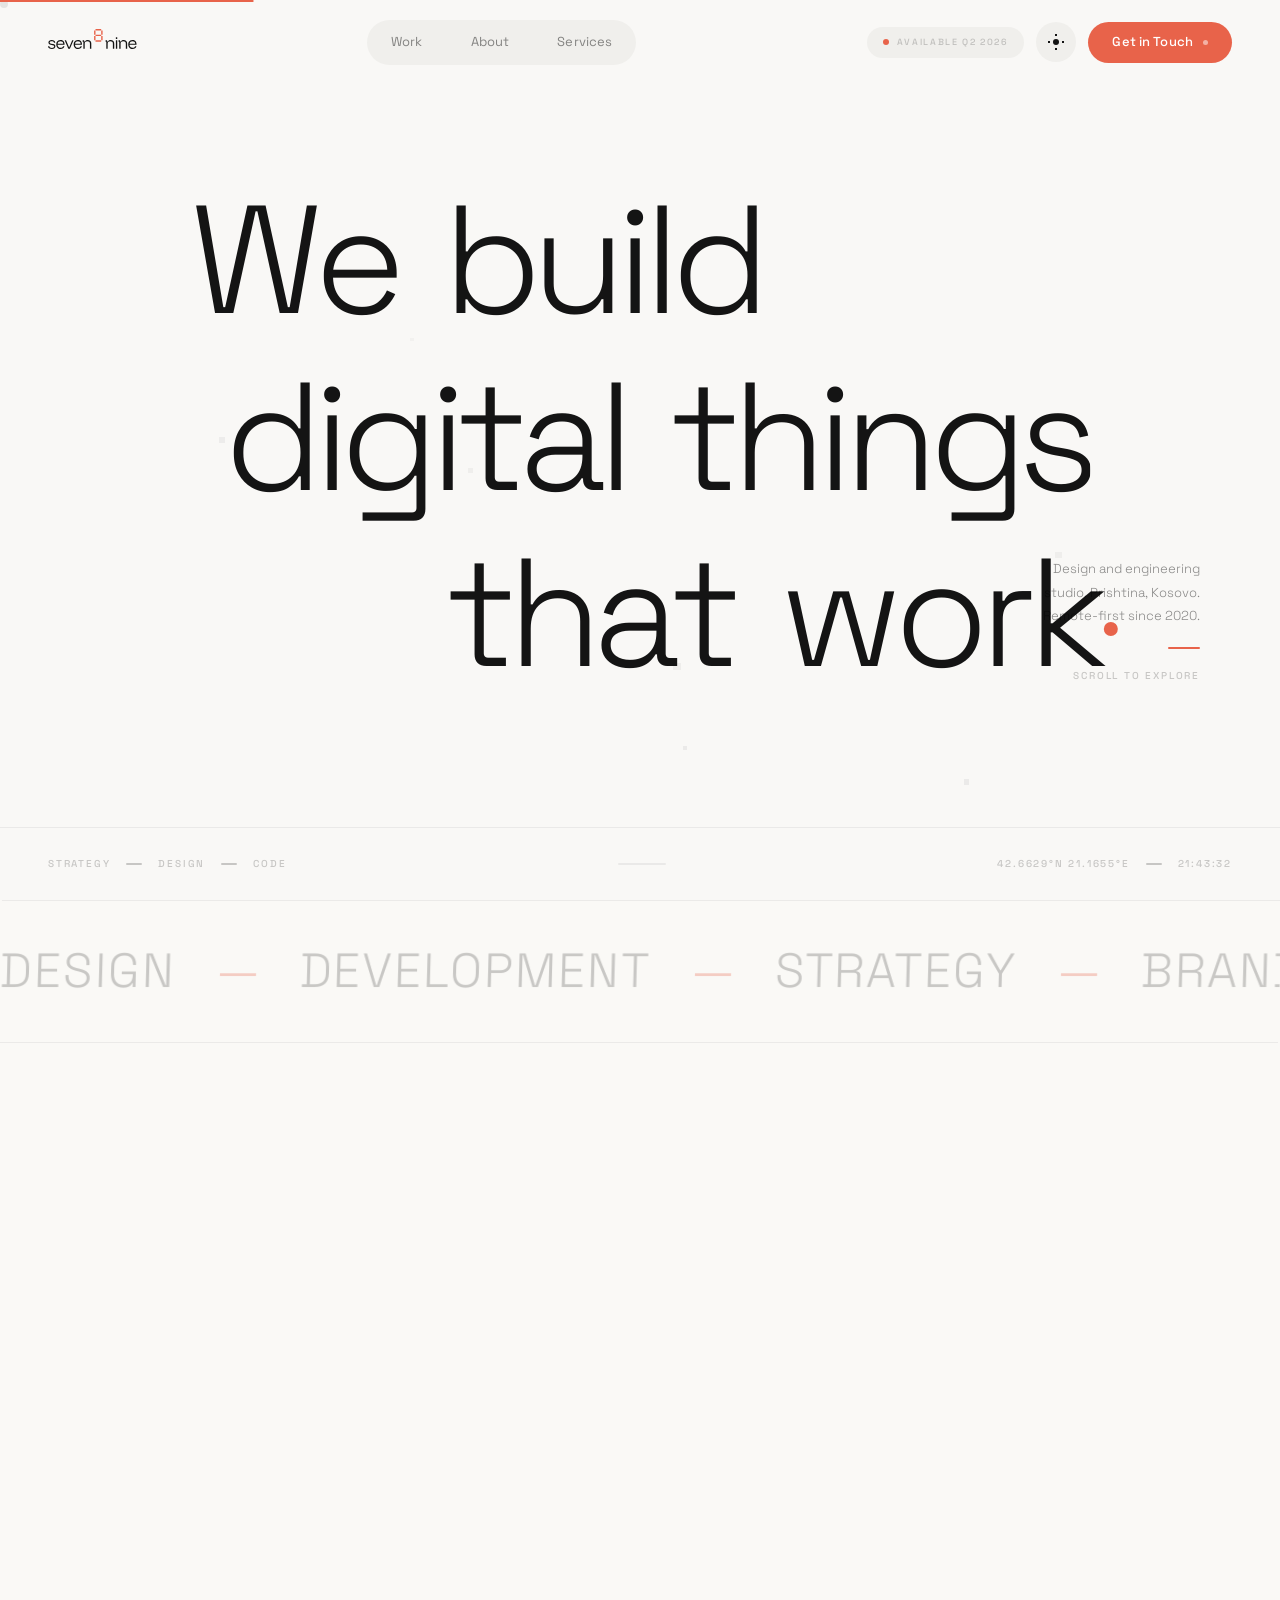
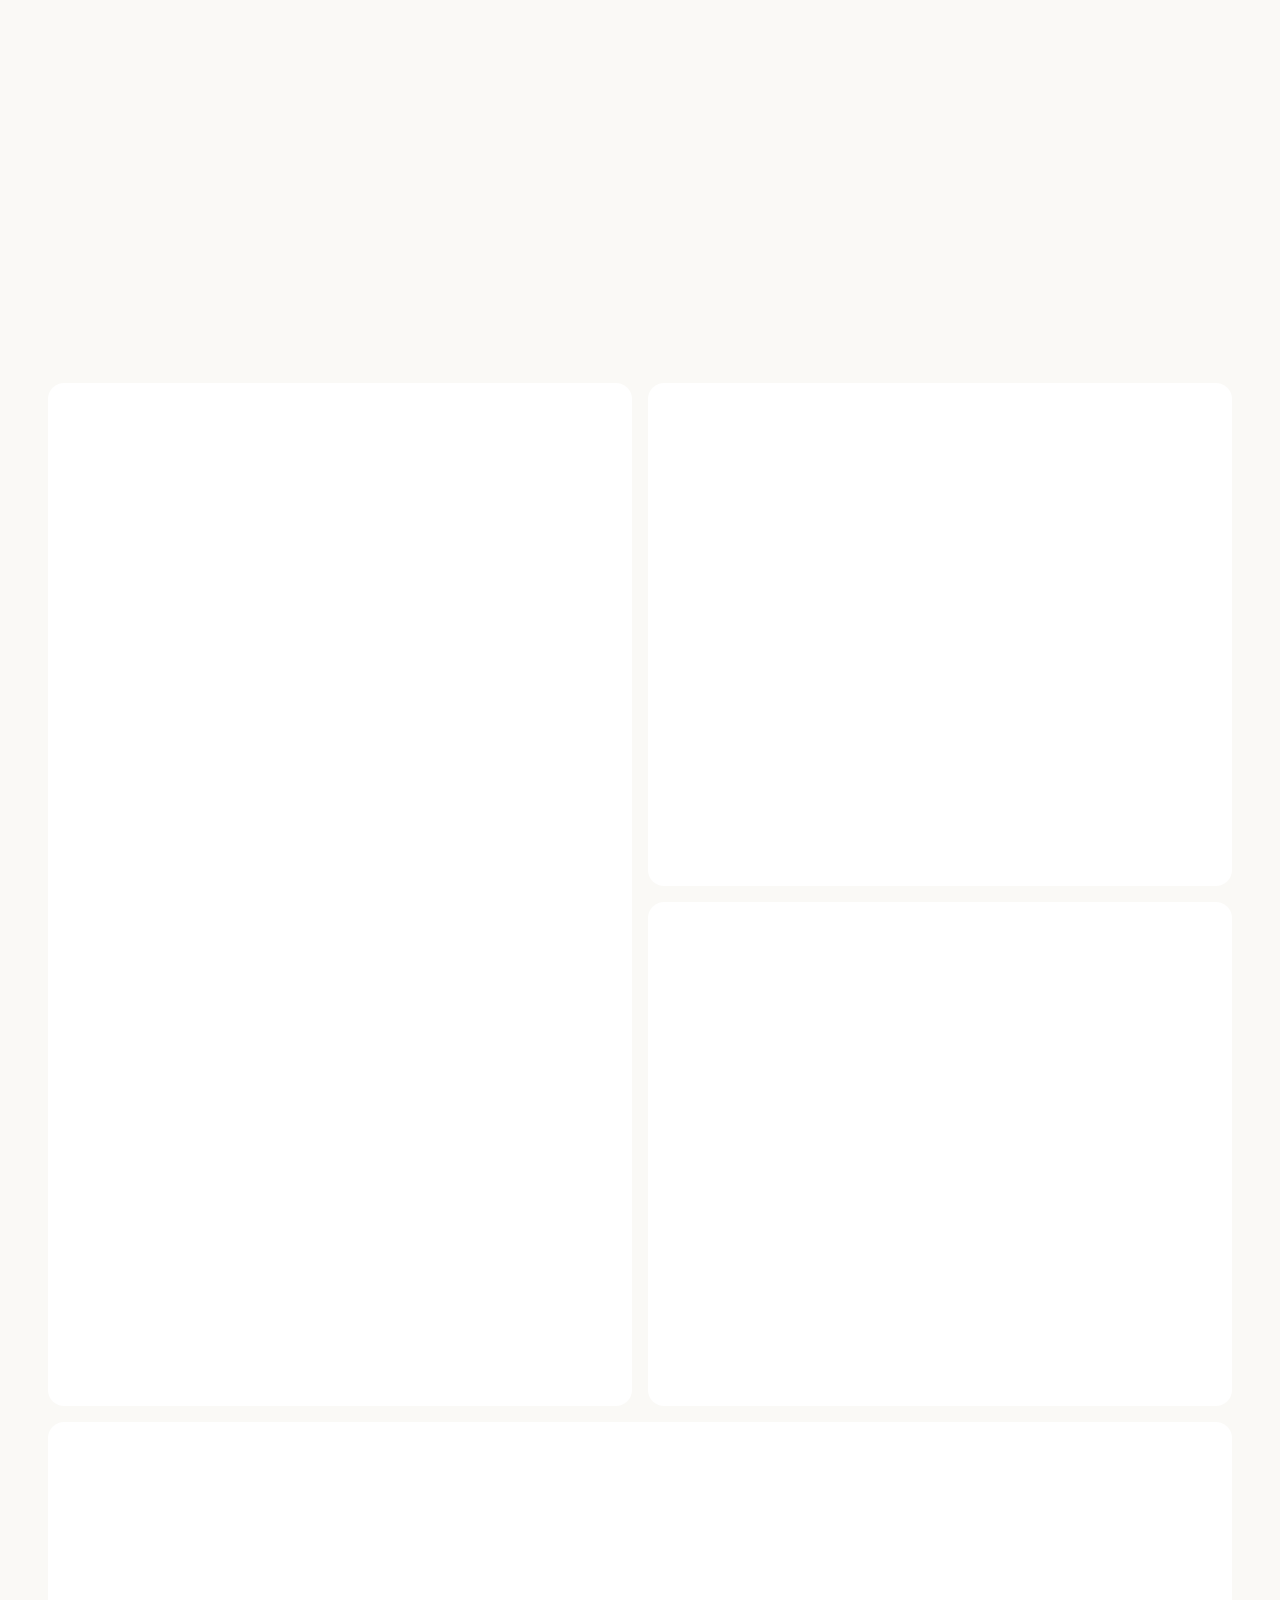
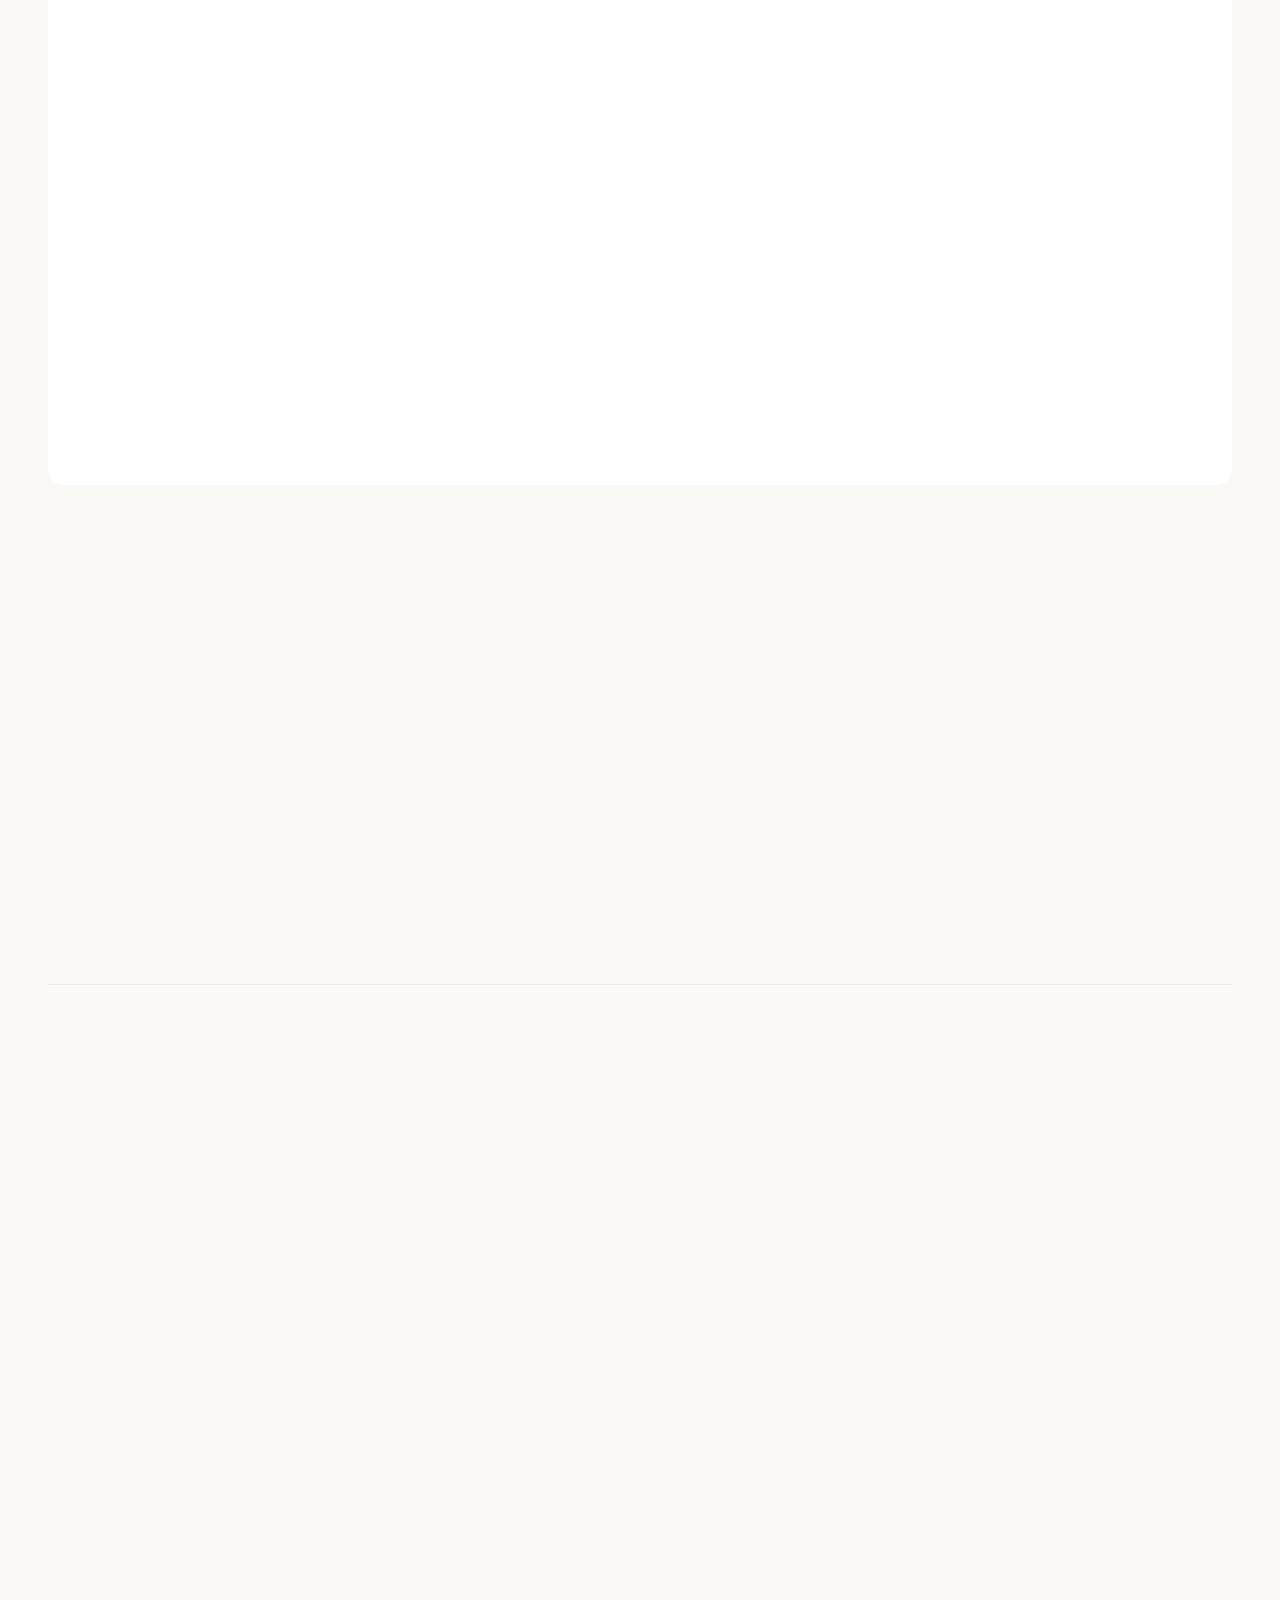
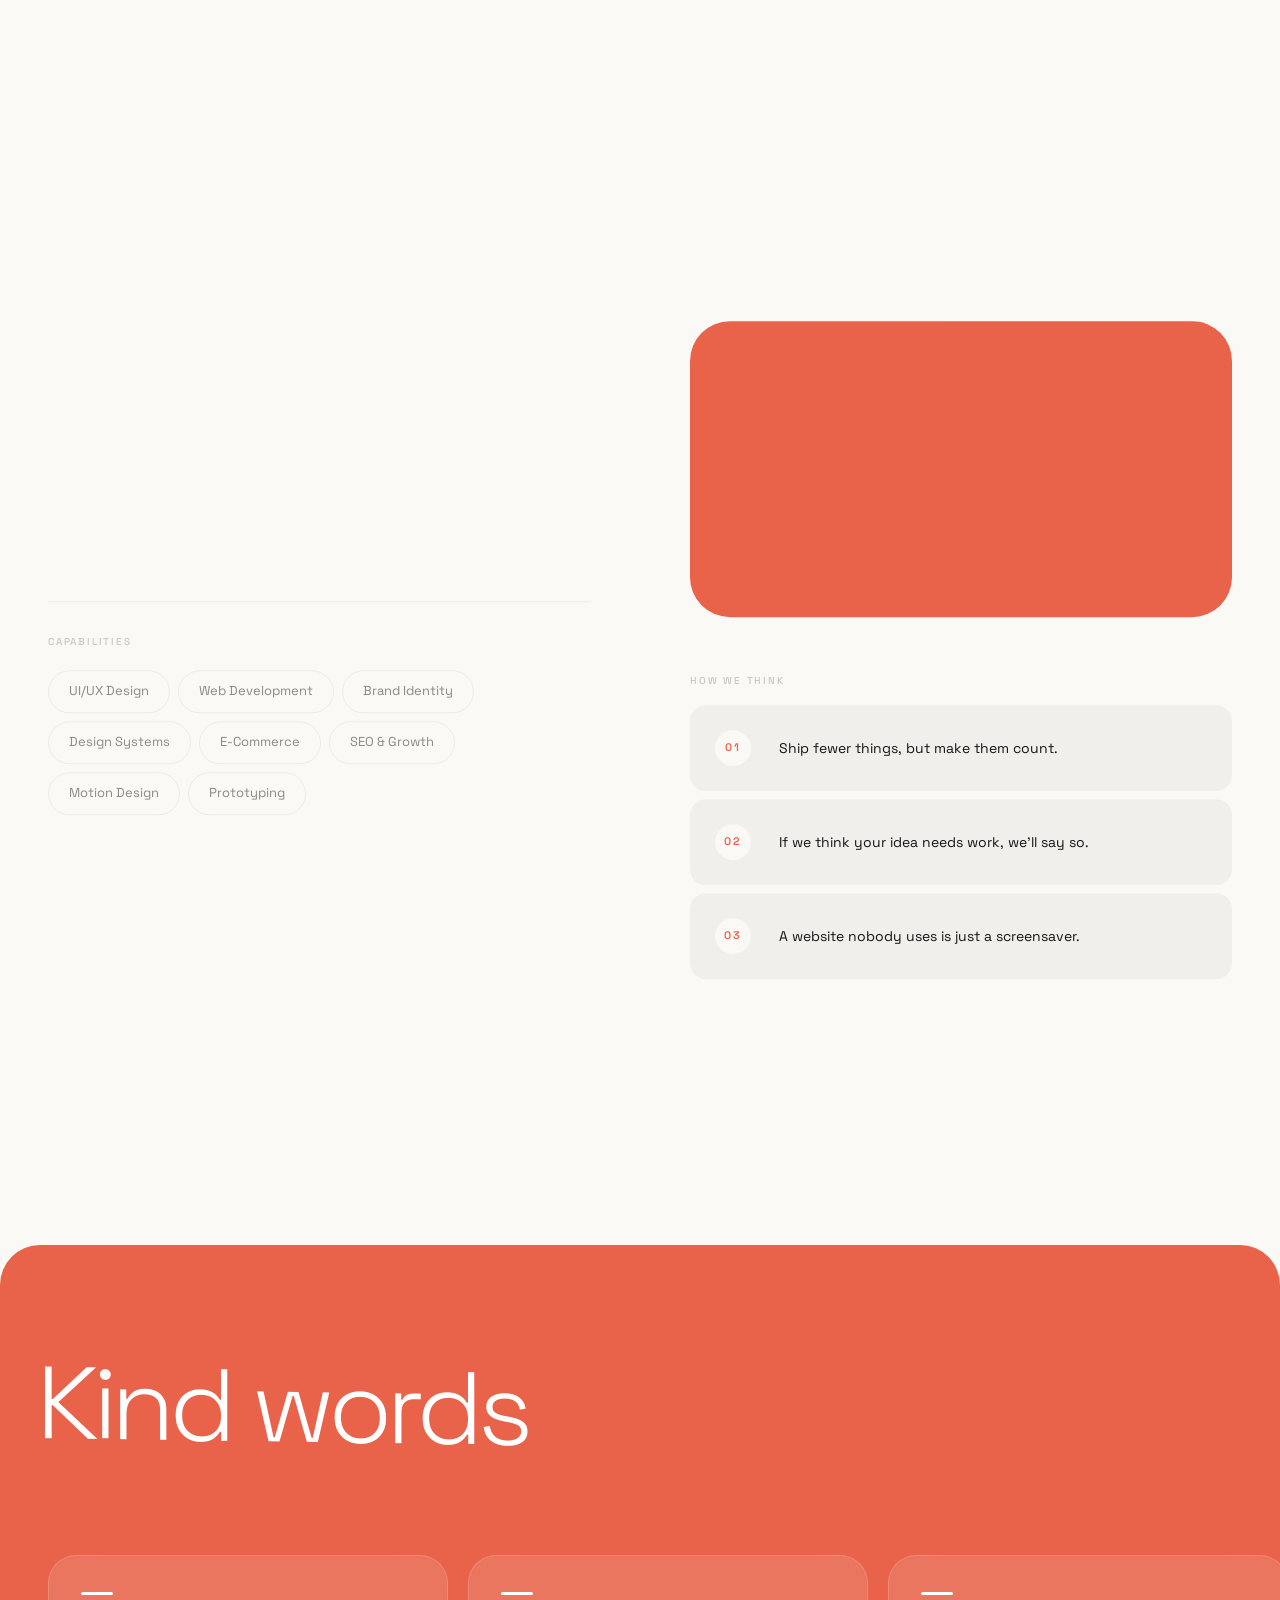
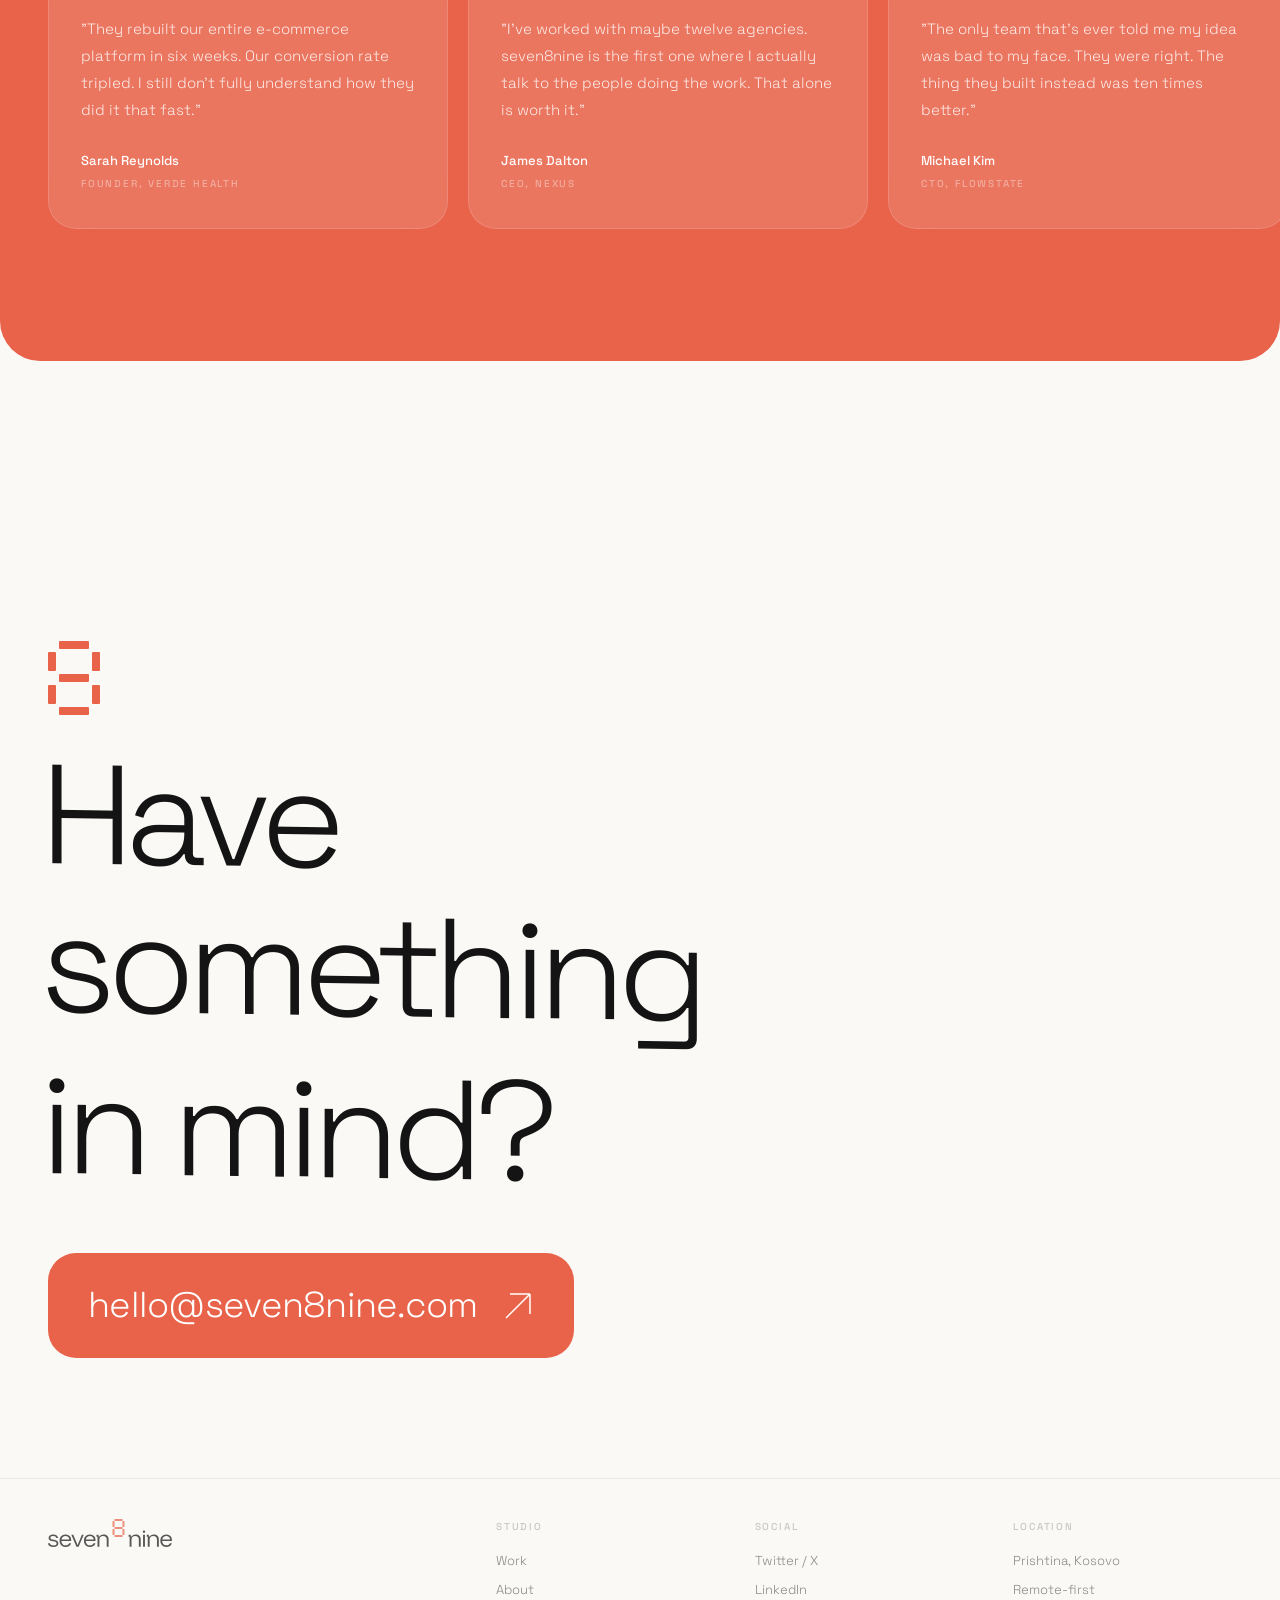
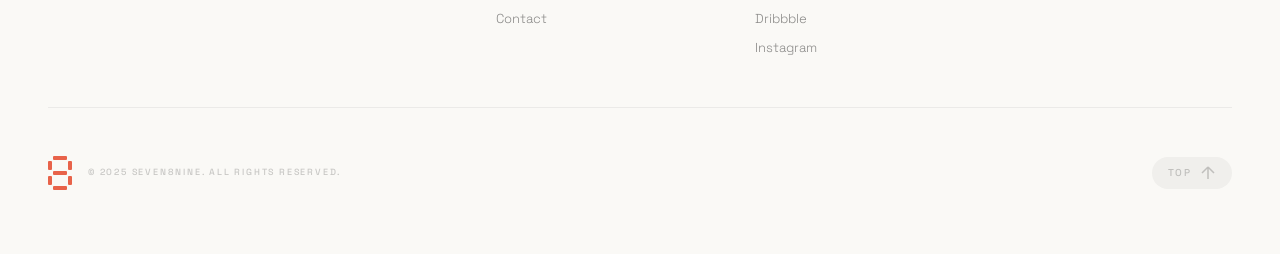
==== commit 7f13e9fb: "Reduce pixel-8 usage to only where it matters: contact CTA and footer Remove pixel-8 from hero, sect" ====
--- a/index.html
+++ b/index.html
@@ -107,15 +107,6 @@
           <span class="line"><span class="line__inner" data-reveal>that <span class="hero__rotating" id="heroRotating">work</span><span class="hero__dot"></span></span></span>
         </span>
       </h1>
-      <div class="hero__pixel-8" aria-hidden="true">
-        <div class="px" style="grid-area:1/2/2/5"></div>
-        <div class="px" style="grid-area:2/1/4/2"></div>
-        <div class="px" style="grid-area:2/5/4/6"></div>
-        <div class="px" style="grid-area:4/2/5/5"></div>
-        <div class="px" style="grid-area:5/1/7/2"></div>
-        <div class="px" style="grid-area:5/5/7/6"></div>
-        <div class="px" style="grid-area:7/2/8/5"></div>
-      </div>
       <div class="hero__aside" data-reveal-fade>
         <p>Design and engineering<br>studio. Prishtina, Kosovo.<br>Remote-first since 2020.</p>
         <div class="hero__aside-line"></div>
@@ -261,34 +252,14 @@
     </div>
   </section>
 
-  <!-- Pixel-8 Divider -->
-  <div class="pixel-8-divider container" data-reveal-fade>
-    <div class="pixel-8-divider__line"></div>
-    <div class="pixel-8-divider__icon" aria-hidden="true">
-      <div class="px" style="grid-area:1/2/2/5"></div>
-      <div class="px" style="grid-area:2/1/4/2"></div>
-      <div class="px" style="grid-area:2/5/4/6"></div>
-      <div class="px" style="grid-area:4/2/5/5"></div>
-      <div class="px" style="grid-area:5/1/7/2"></div>
-      <div class="px" style="grid-area:5/5/7/6"></div>
-      <div class="px" style="grid-area:7/2/8/5"></div>
-    </div>
-    <div class="pixel-8-divider__line"></div>
+  <div class="visual-divider container" data-reveal-fade>
+    <div class="visual-divider__line"></div>
   </div>
 
   <!-- Services -->
   <section class="services" id="services">
     <div class="container">
       <div class="section-head section-fold">
-        <div class="pixel-8-label" aria-hidden="true">
-          <div class="px" style="grid-area:1/2/2/5"></div>
-          <div class="px" style="grid-area:2/1/4/2"></div>
-          <div class="px" style="grid-area:2/5/4/6"></div>
-          <div class="px" style="grid-area:4/2/5/5"></div>
-          <div class="px" style="grid-area:5/1/7/2"></div>
-          <div class="px" style="grid-area:5/5/7/6"></div>
-          <div class="px" style="grid-area:7/2/8/5"></div>
-        </div>
         <h2 class="section-title">
           <span class="line"><span class="line__inner" data-reveal>Services</span></span>
         </h2>
@@ -386,15 +357,6 @@
   <section class="process" id="process">
     <div class="container">
       <div class="section-head section-fold">
-        <div class="pixel-8-label" aria-hidden="true">
-          <div class="px" style="grid-area:1/2/2/5"></div>
-          <div class="px" style="grid-area:2/1/4/2"></div>
-          <div class="px" style="grid-area:2/5/4/6"></div>
-          <div class="px" style="grid-area:4/2/5/5"></div>
-          <div class="px" style="grid-area:5/1/7/2"></div>
-          <div class="px" style="grid-area:5/5/7/6"></div>
-          <div class="px" style="grid-area:7/2/8/5"></div>
-        </div>
         <h2 class="section-title">
           <span class="line"><span class="line__inner" data-reveal>Process</span></span>
         </h2>
@@ -440,19 +402,8 @@
     </div>
   </section>
 
-  <!-- Pixel-8 Divider -->
-  <div class="pixel-8-divider container" data-reveal-fade>
-    <div class="pixel-8-divider__line"></div>
-    <div class="pixel-8-divider__icon" aria-hidden="true">
-      <div class="px" style="grid-area:1/2/2/5"></div>
-      <div class="px" style="grid-area:2/1/4/2"></div>
-      <div class="px" style="grid-area:2/5/4/6"></div>
-      <div class="px" style="grid-area:4/2/5/5"></div>
-      <div class="px" style="grid-area:5/1/7/2"></div>
-      <div class="px" style="grid-area:5/5/7/6"></div>
-      <div class="px" style="grid-area:7/2/8/5"></div>
-    </div>
-    <div class="pixel-8-divider__line"></div>
+  <div class="visual-divider container" data-reveal-fade>
+    <div class="visual-divider__line"></div>
   </div>
 
   <!-- About -->
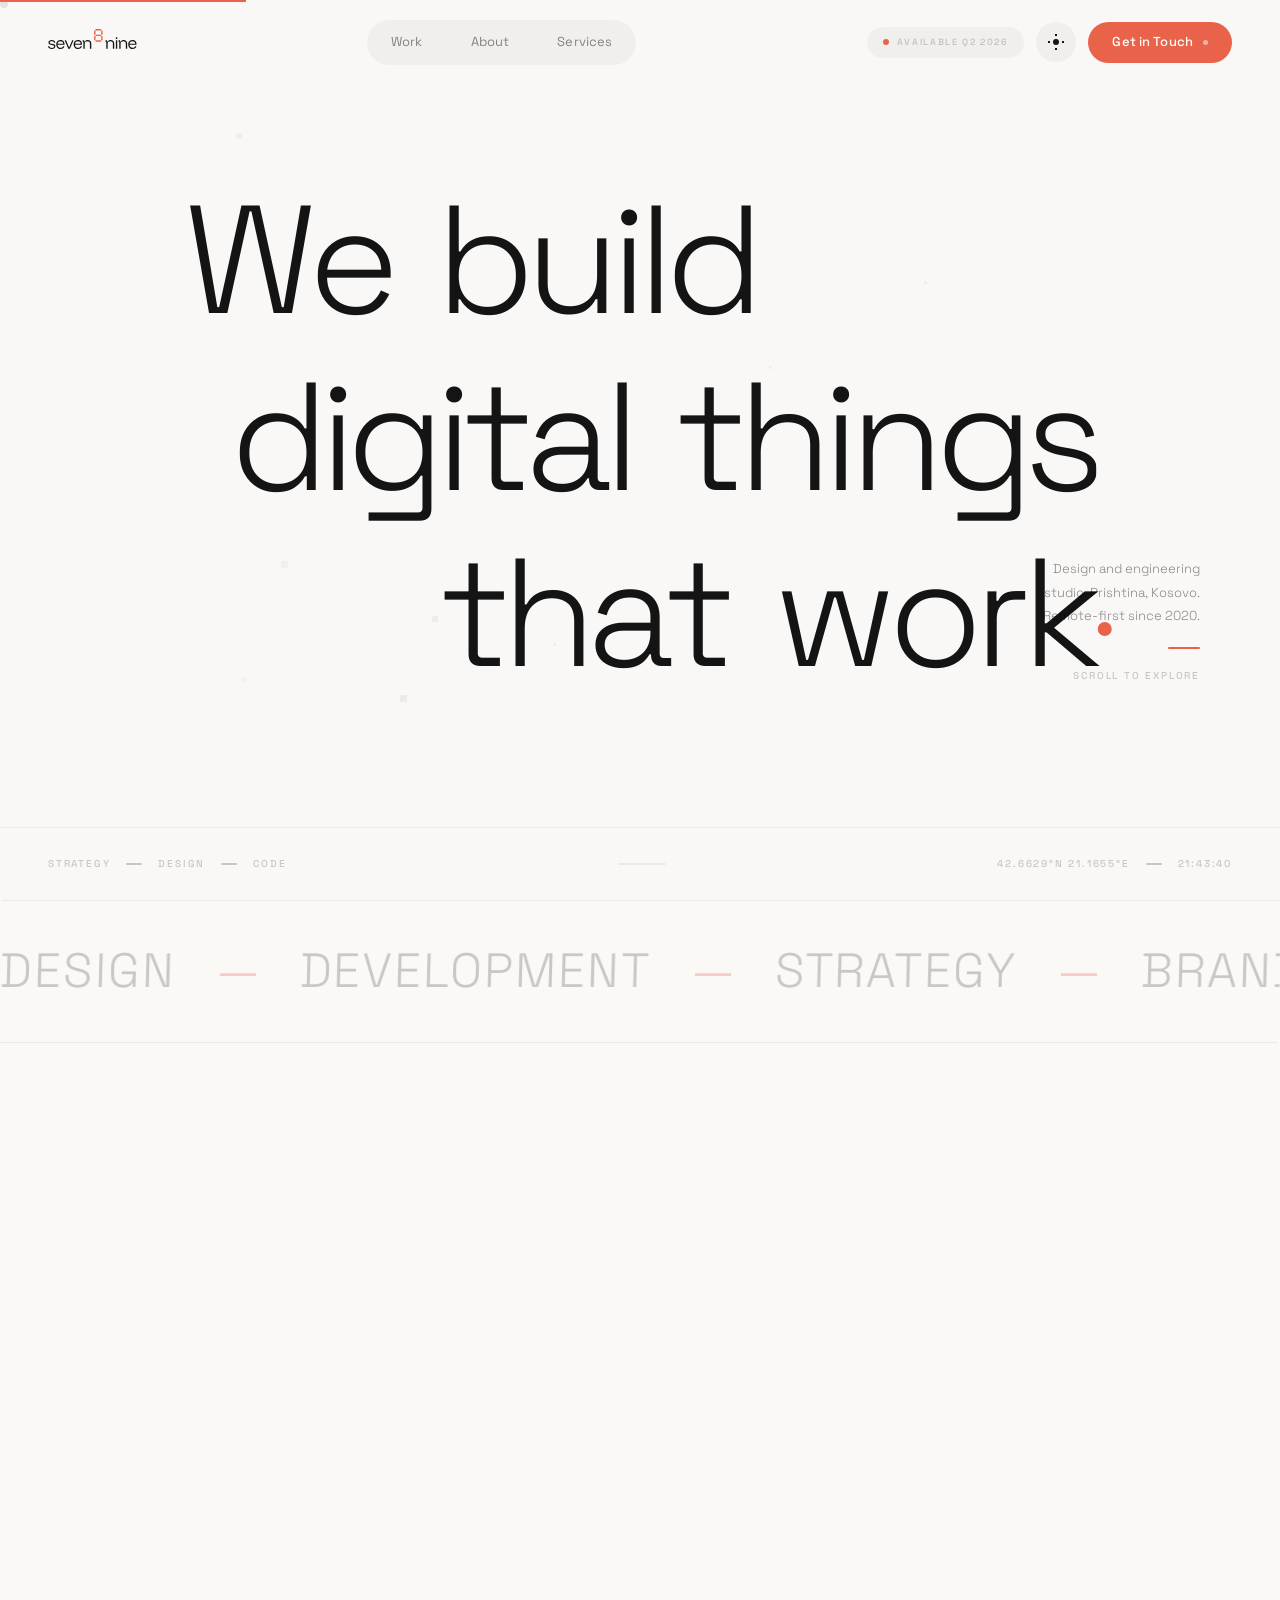
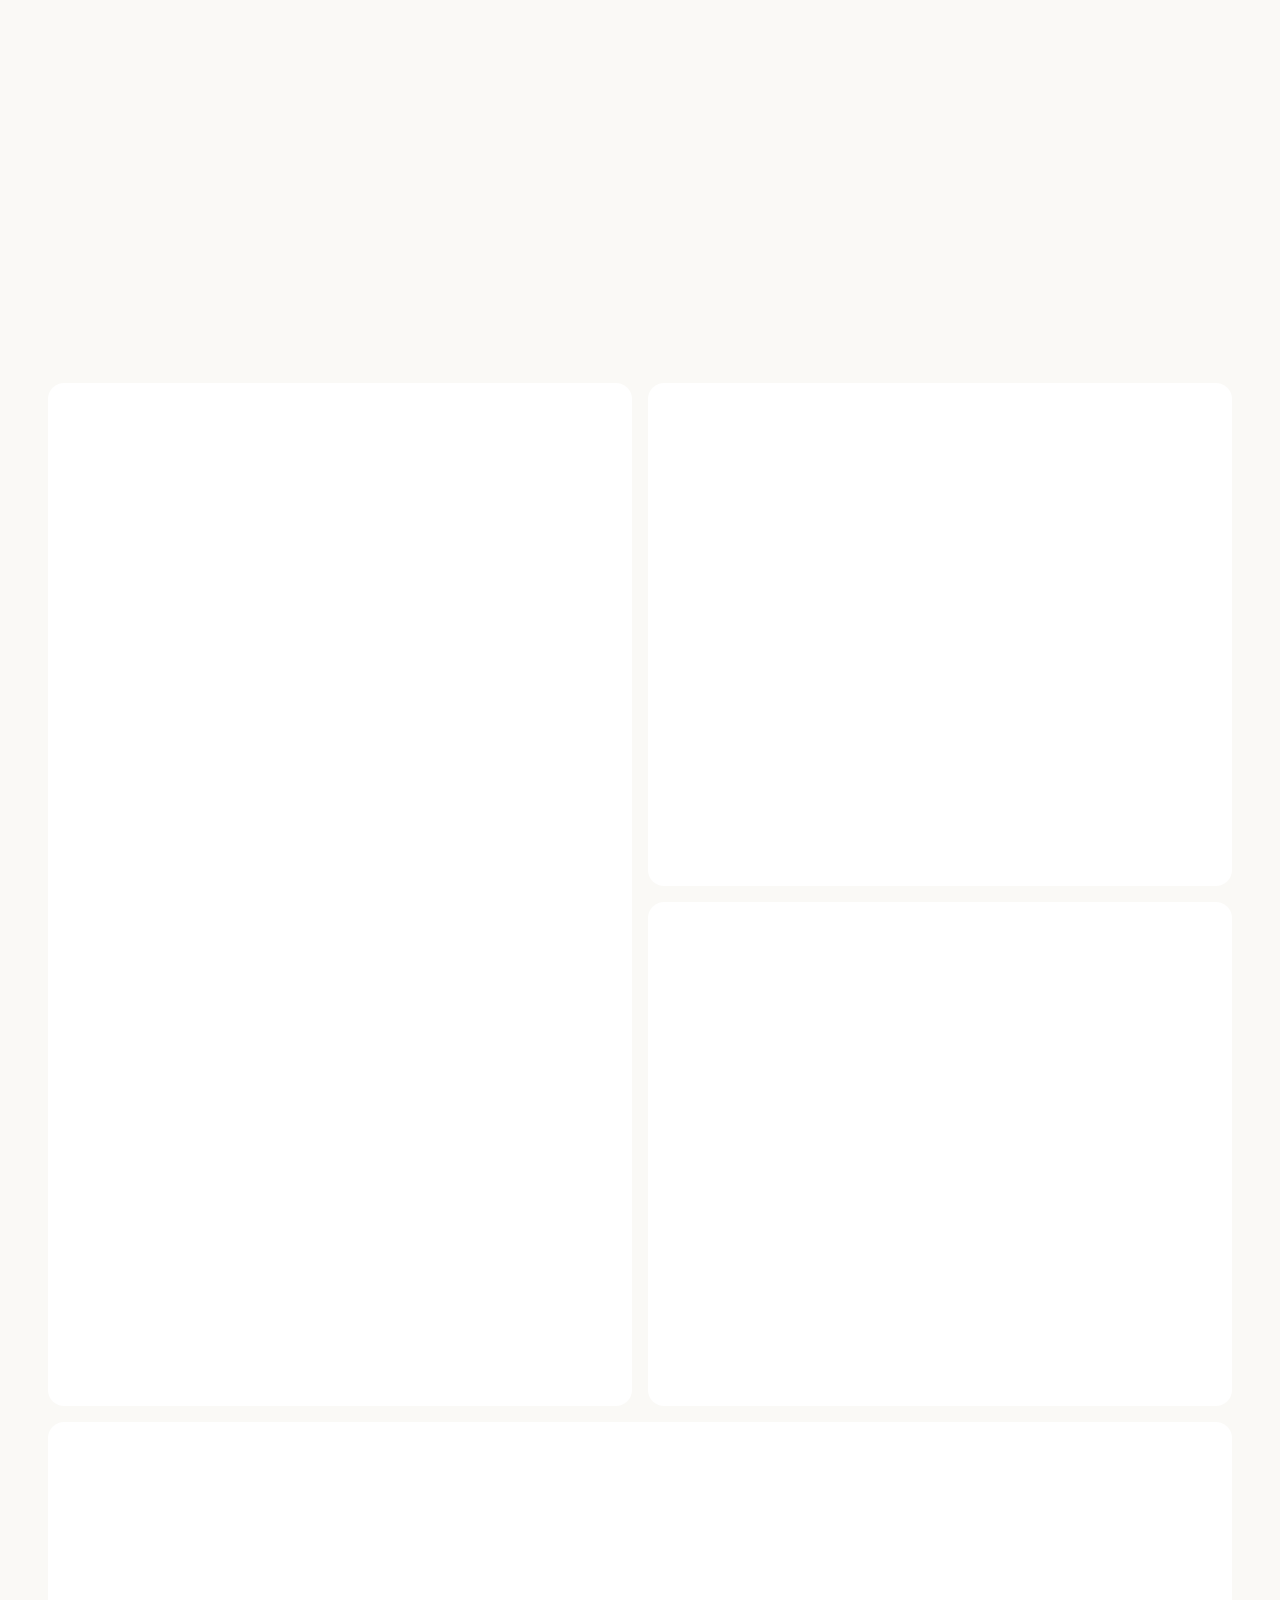
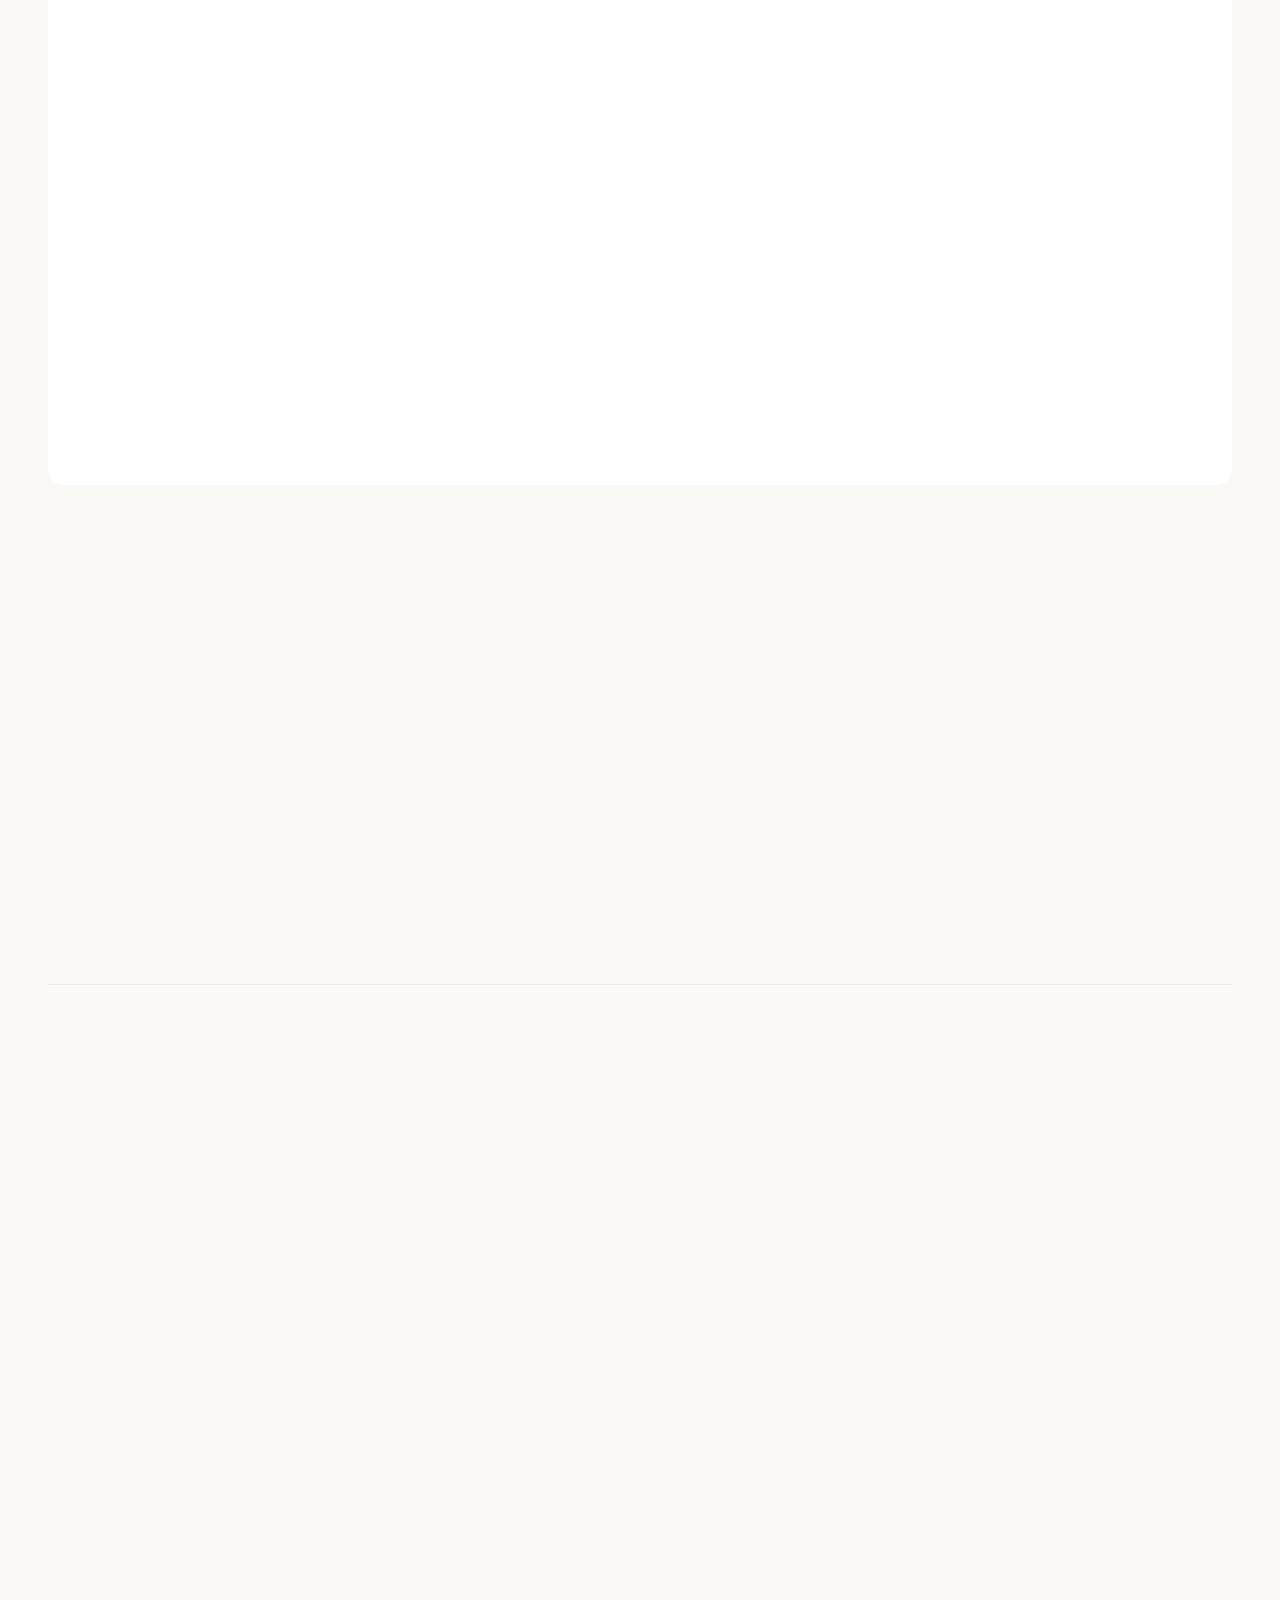
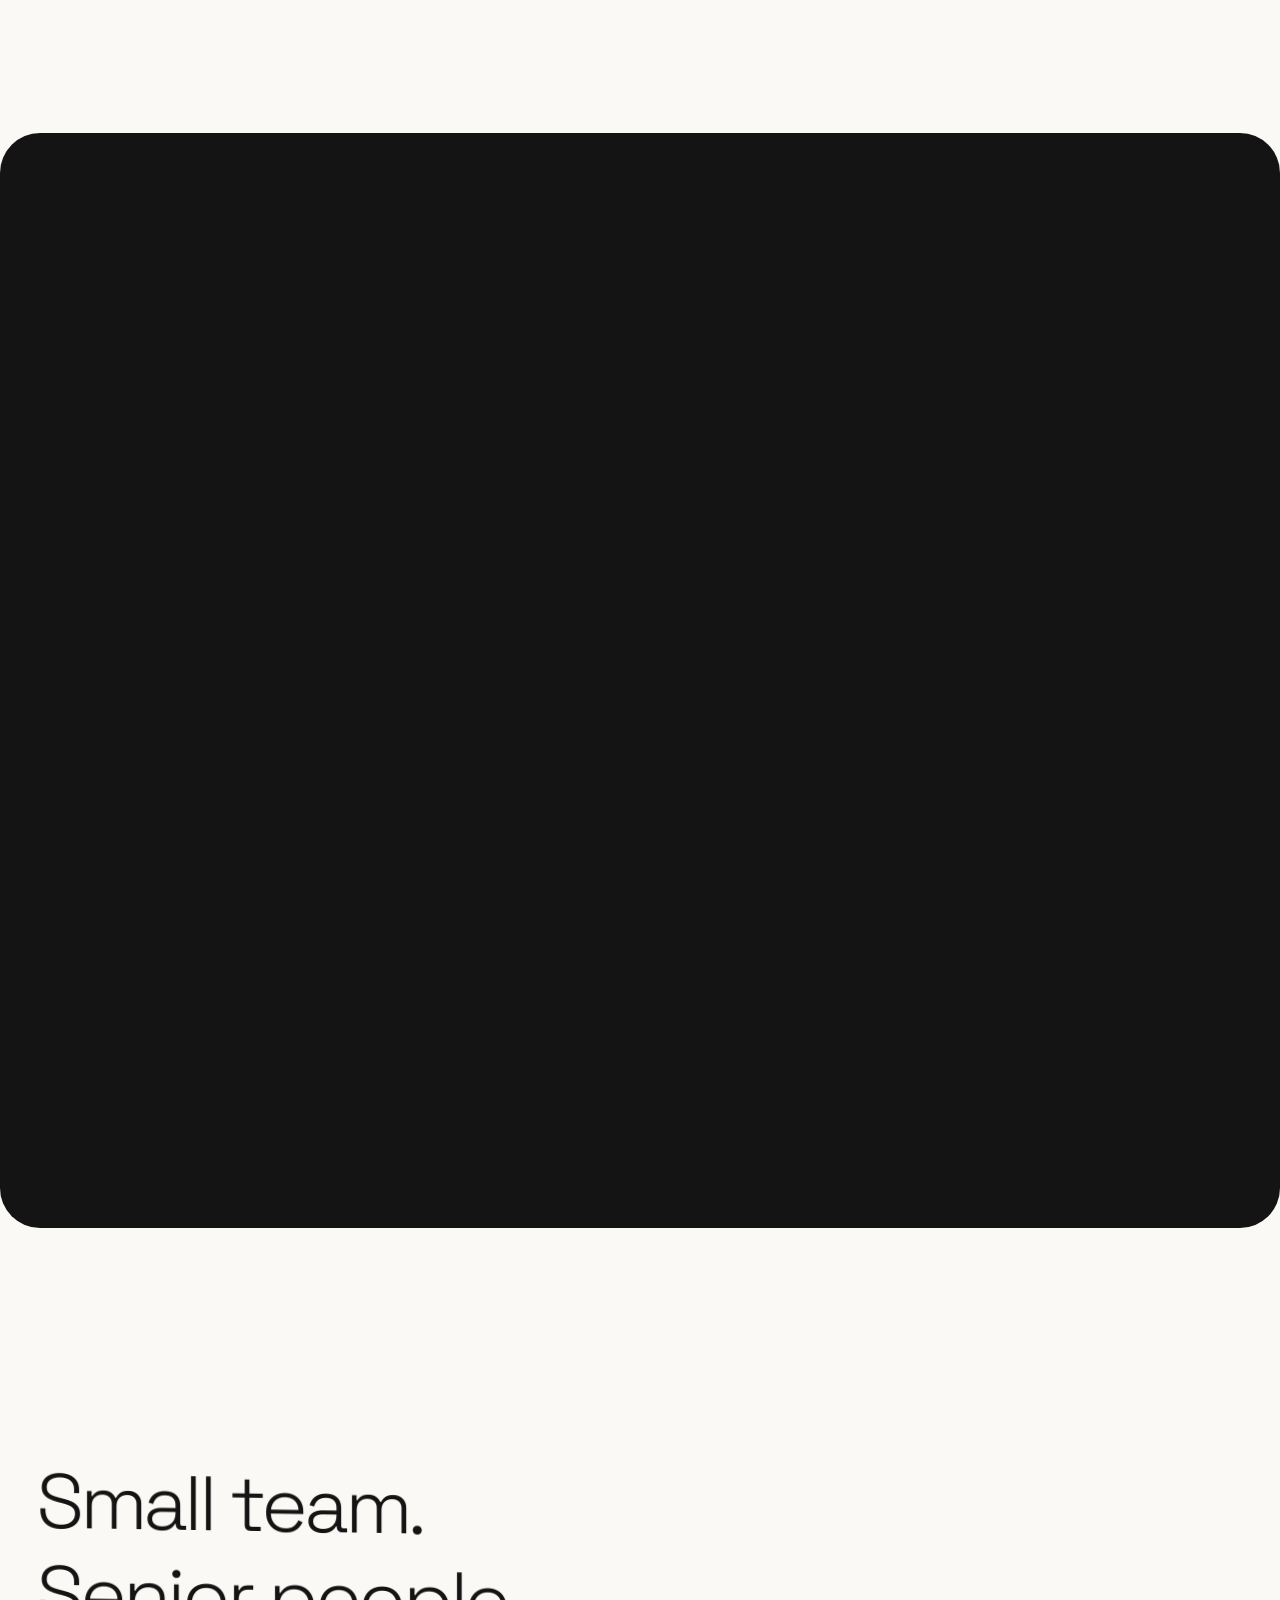
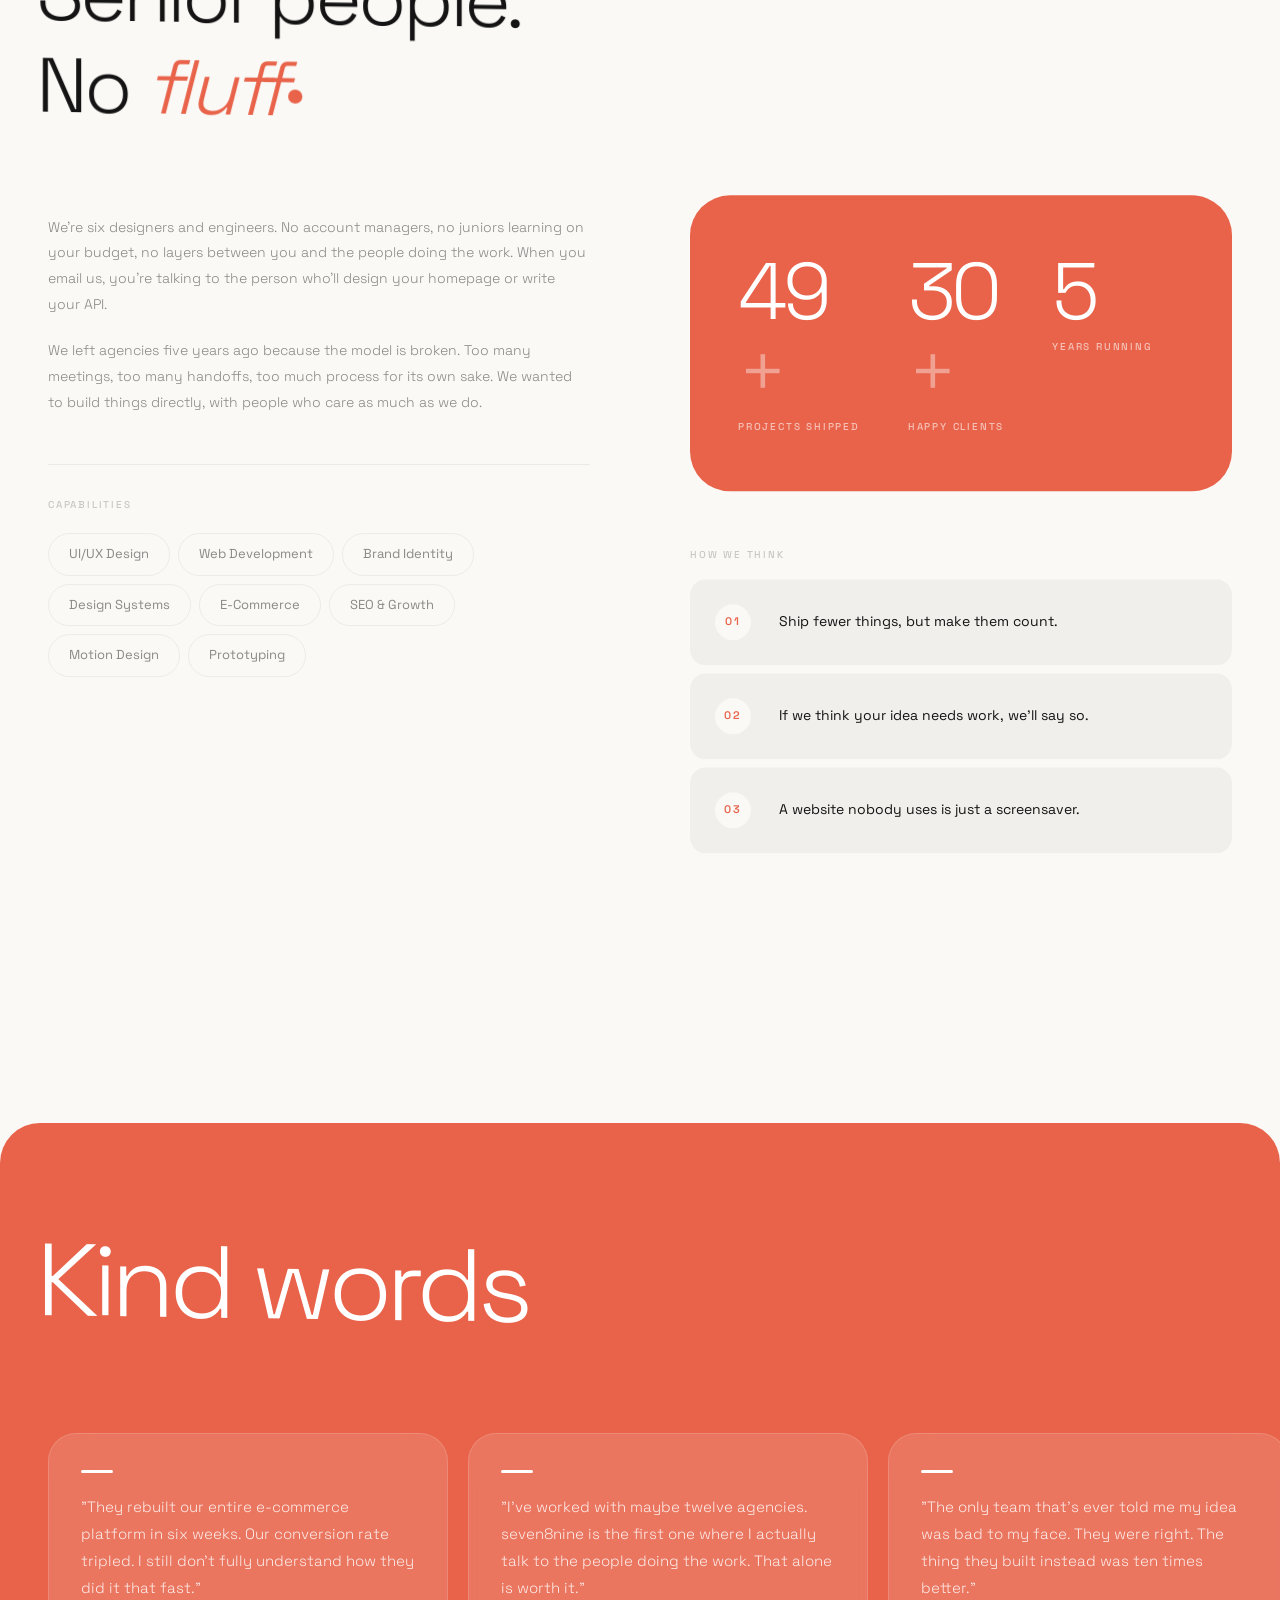
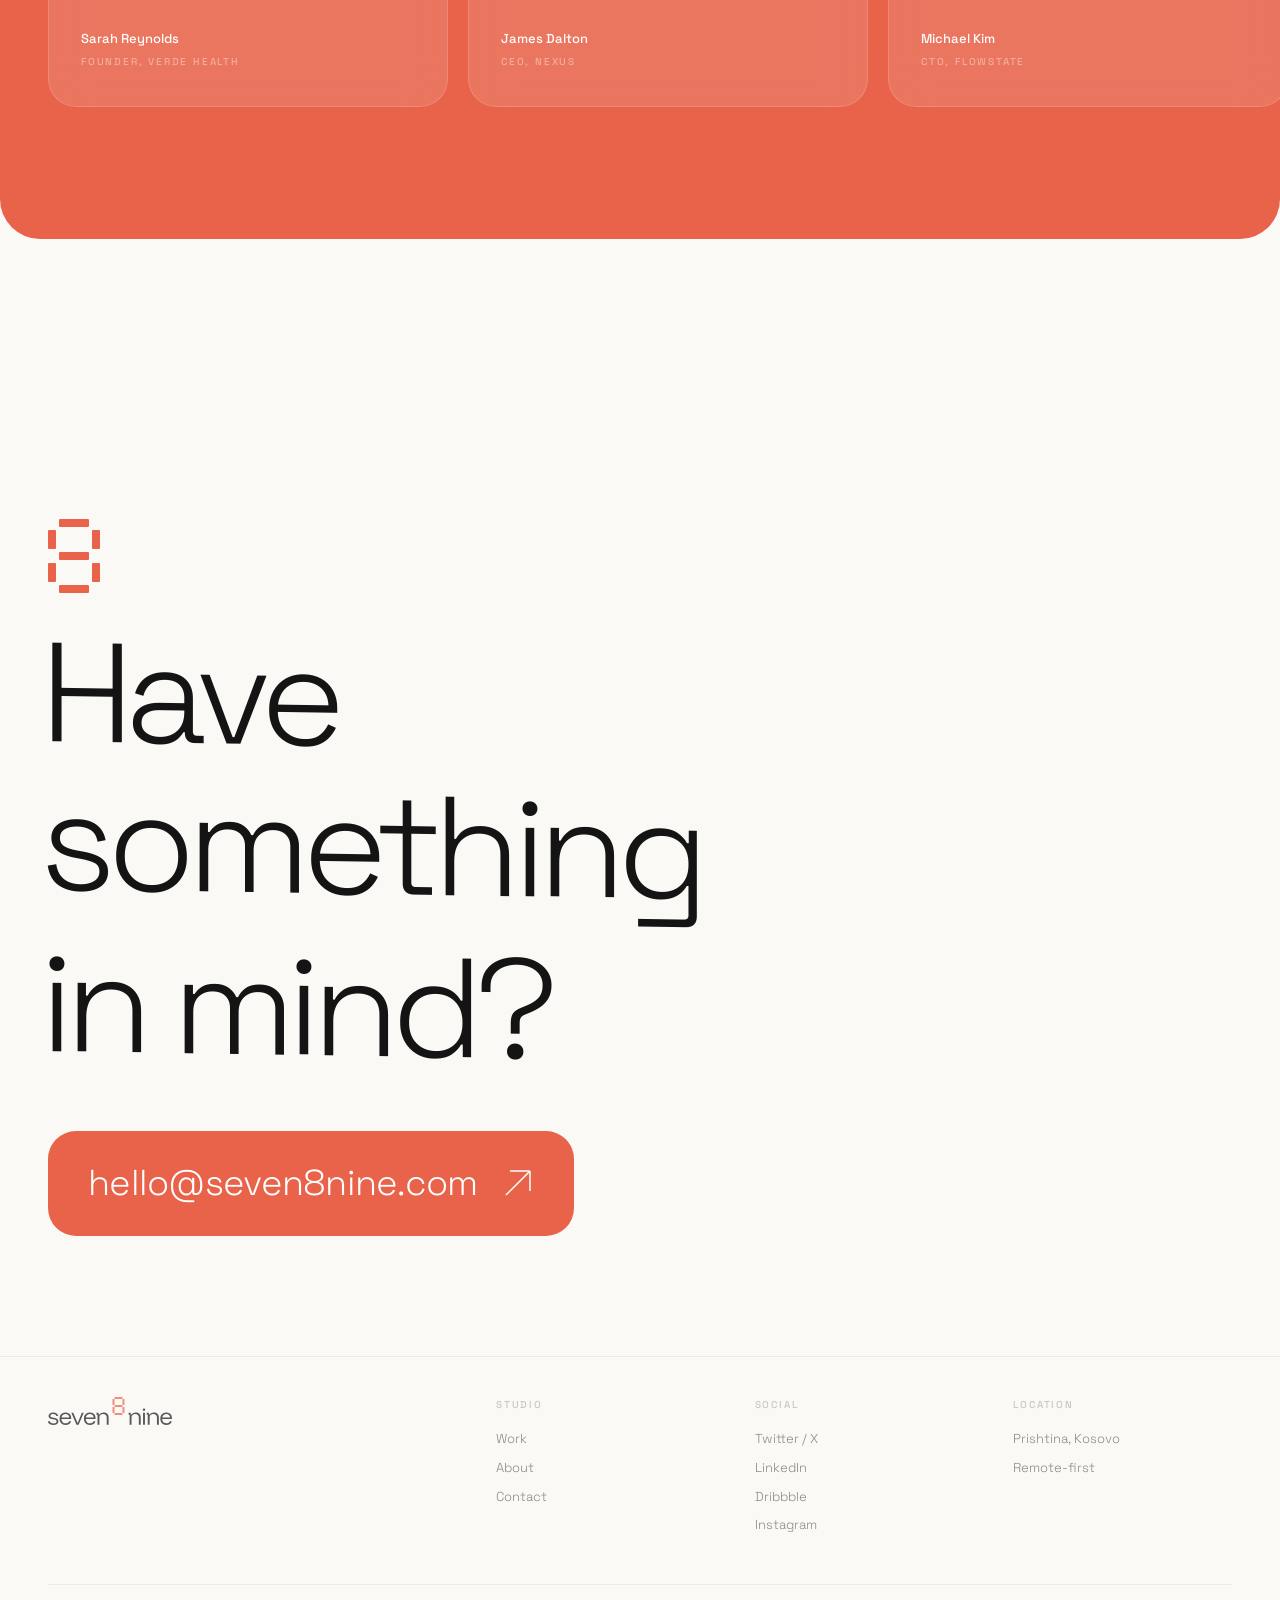
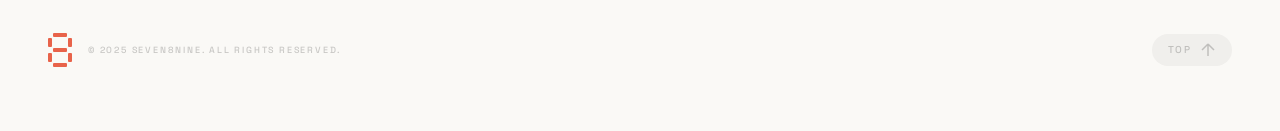
==== commit 34e68937: "Redesign process section as dark bento grid, distinct from services accordion - Process section now " ====
--- a/index.html
+++ b/index.html
@@ -4,7 +4,7 @@
   <meta charset="UTF-8">
   <meta name="viewport" content="width=device-width, initial-scale=1.0">
   <title>seven8nine — Digital Studio</title>
-  <link rel="stylesheet" href="css/style.css?v=19">
+  <link rel="stylesheet" href="css/style.css?v=20">
   <link rel="preconnect" href="https://fonts.googleapis.com">
   <link rel="preconnect" href="https://fonts.gstatic.com" crossorigin>
   <link href="https://fonts.googleapis.com/css2?family=Space+Grotesk:wght@300;400;500;600;700&display=swap" rel="stylesheet">
@@ -356,55 +356,55 @@
   <!-- Process -->
   <section class="process" id="process">
     <div class="container">
-      <div class="section-head section-fold">
+      <div class="section-head section-fold" style="margin-bottom: 48px;">
         <h2 class="section-title">
-          <span class="line"><span class="line__inner" data-reveal>Process</span></span>
+          <span class="line"><span class="line__inner" data-reveal>How we work</span></span>
         </h2>
       </div>
-      <div class="process__grid">
-        <div class="process__step" data-reveal-fade>
-          <span class="process__step-big">01</span>
-          <div class="process__step-head">
-            <span class="process__step-num">01</span>
-            <div class="process__step-line"></div>
-          </div>
-          <h3 class="process__step-title">Talk</h3>
-          <p class="process__step-desc">A call. Maybe two. We figure out what you actually need, scope the work, and give you a straight answer on timeline and cost. No twelve-page proposals.</p>
-        </div>
-        <div class="process__step" data-reveal-fade>
-          <span class="process__step-big">02</span>
-          <div class="process__step-head">
-            <span class="process__step-num">02</span>
-            <div class="process__step-line"></div>
-          </div>
-          <h3 class="process__step-title">Design</h3>
-          <p class="process__step-desc">Figma files, shared in real-time. You see it come together as we build it. Feedback rounds happen fast because you're already looking at the work.</p>
-        </div>
-        <div class="process__step" data-reveal-fade>
-          <span class="process__step-big">03</span>
-          <div class="process__step-head">
-            <span class="process__step-num">03</span>
-            <div class="process__step-line"></div>
-          </div>
-          <h3 class="process__step-title">Build</h3>
-          <p class="process__step-desc">Clean code, staging links from week one. We develop in the open so you can see progress any time. No vanishing act followed by a big reveal.</p>
-        </div>
-        <div class="process__step" data-reveal-fade>
-          <span class="process__step-big">04</span>
-          <div class="process__step-head">
-            <span class="process__step-num">04</span>
-            <div class="process__step-line"></div>
-          </div>
-          <h3 class="process__step-title">Ship</h3>
-          <p class="process__step-desc">We deploy, monitor the first two weeks, and fix what breaks. Then we stick around for ongoing support if you want it. No retainer traps.</p>
-        </div>
-      </div>
-    </div>
-  </section>
-
-  <div class="visual-divider container" data-reveal-fade>
-    <div class="visual-divider__line"></div>
-  </div>
+      <div class="process__bento">
+        <div class="process__card" data-reveal-fade>
+          <div class="process__card-num">01</div>
+          <div class="process__card-content">
+            <h3 class="process__card-title">Talk</h3>
+            <p class="process__card-desc">A call. Maybe two. We figure out what you actually need, scope the work, and give you a straight answer on timeline and cost. No twelve-page proposals.</p>
+          </div>
+          <div class="process__card-arrow">
+            <svg width="24" height="24" viewBox="0 0 24 24" fill="none"><path d="M7 17L17 7M17 7H9M17 7V15" stroke="currentColor" stroke-width="1.5"/></svg>
+          </div>
+        </div>
+        <div class="process__card process__card--accent" data-reveal-fade>
+          <div class="process__card-num">02</div>
+          <div class="process__card-content">
+            <h3 class="process__card-title">Design</h3>
+            <p class="process__card-desc">Figma files, shared in real-time. You see it come together as we build it. Feedback rounds happen fast because you're already looking at the work.</p>
+          </div>
+          <div class="process__card-arrow">
+            <svg width="24" height="24" viewBox="0 0 24 24" fill="none"><path d="M7 17L17 7M17 7H9M17 7V15" stroke="currentColor" stroke-width="1.5"/></svg>
+          </div>
+        </div>
+        <div class="process__card process__card--large" data-reveal-fade>
+          <div class="process__card-num">03</div>
+          <div class="process__card-content">
+            <h3 class="process__card-title">Build</h3>
+            <p class="process__card-desc">Clean code, staging links from week one. We develop in the open so you can see progress any time. No vanishing act followed by a big reveal.</p>
+          </div>
+          <div class="process__card-arrow">
+            <svg width="24" height="24" viewBox="0 0 24 24" fill="none"><path d="M7 17L17 7M17 7H9M17 7V15" stroke="currentColor" stroke-width="1.5"/></svg>
+          </div>
+        </div>
+        <div class="process__card process__card--small" data-reveal-fade>
+          <div class="process__card-num">04</div>
+          <div class="process__card-content">
+            <h3 class="process__card-title">Ship</h3>
+            <p class="process__card-desc">Deploy, monitor, fix what breaks. Then ongoing support if you want it.</p>
+          </div>
+          <div class="process__card-arrow">
+            <svg width="24" height="24" viewBox="0 0 24 24" fill="none"><path d="M7 17L17 7M17 7H9M17 7V15" stroke="currentColor" stroke-width="1.5"/></svg>
+          </div>
+        </div>
+      </div>
+    </div>
+  </section>
 
   <!-- About -->
   <section class="about" id="about">
@@ -614,6 +614,6 @@
     </div>
   </footer>
 
-  <script src="js/main.js?v=19"></script>
+  <script src="js/main.js?v=20"></script>
 </body>
 </html>
--- a/css/style.css
+++ b/css/style.css
@@ -638,83 +638,126 @@
 .service-accord.active .service-accord__content p { opacity: 1; transform: translateY(0); }
 
 /* === PROCESS === */
-.process { padding: 120px 0; }
-.process__grid {
+.process {
+  padding: 100px 0;
+  background: var(--text);
+  color: var(--bg);
+  margin: 40px 0 80px;
+  border-radius: var(--radius-xl);
+  position: relative;
+  overflow: hidden;
+}
+.process .section-title { color: var(--bg); }
+.process .section-title .line__inner { color: var(--bg); }
+
+.process__bento {
   display: grid;
-  grid-template-columns: 1fr;
-  gap: 0;
+  grid-template-columns: 1fr 1fr;
+  grid-template-rows: auto auto;
+  gap: 12px;
+}
+/* Bottom row: Build takes ~60%, Ship takes ~40% */
+.process__bento .process__card:nth-child(3) { grid-column: 1; }
+.process__bento .process__card:nth-child(4) { grid-column: 2; }
+
+.process__card {
   position: relative;
-  counter-reset: process-step;
-}
-.process__grid::before { display: none; }
-
-.process__step {
-  position: relative;
-  overflow: visible;
-  padding: 48px 0;
-  border-radius: 0;
-  background: transparent;
-  border-bottom: 1px solid var(--border);
-  transition: background 0.5s var(--ease);
-  text-align: left;
-  z-index: 1;
-  display: grid;
-  grid-template-columns: 120px 1fr 1.2fr;
-  gap: 48px;
-  align-items: center;
-  counter-increment: process-step;
-}
-.process__step:first-child { border-top: 1px solid var(--border); }
-.process__step::before { display: none; }
-.process__step::after { display: none; }
-.process__step:hover { background: var(--bg-2); padding-left: 32px; padding-right: 32px; margin: 0 -32px; }
-
-.process__step-big {
-  width: auto;
-  height: auto;
-  border-radius: 0;
-  background: transparent;
-  border: none;
+  padding: 40px;
+  border-radius: var(--radius);
+  background: rgba(255,255,255,0.05);
+  border: 1px solid rgba(255,255,255,0.08);
+  overflow: hidden;
   display: flex;
-  align-items: center;
-  justify-content: flex-start;
-  margin: 0;
-  font-size: clamp(48px, 5vw, 72px);
+  flex-direction: column;
+  justify-content: space-between;
+  min-height: 300px;
+  transition: transform 0.5s var(--ease), background 0.4s, border-color 0.3s;
+  backdrop-filter: blur(20px);
+  -webkit-backdrop-filter: blur(20px);
+}
+.process__card:hover {
+  transform: translateY(-4px);
+  background: rgba(255,255,255,0.08);
+  border-color: var(--accent);
+}
+
+.process__card--accent {
+  background: var(--accent);
+  border-color: var(--accent);
+}
+.process__card--accent:hover {
+  background: var(--accent);
+  transform: translateY(-4px) scale(1.01);
+}
+.process__card--accent .process__card-num { color: rgba(255,255,255,0.15); }
+.process__card--accent .process__card-title { color: #fff; }
+.process__card--accent .process__card-desc { color: rgba(255,255,255,0.7); }
+.process__card--accent .process__card-arrow { color: rgba(255,255,255,0.3); }
+.process__card--accent:hover .process__card-arrow { color: #fff; }
+
+.process__card--large {
+  min-height: 280px;
+}
+.process__card--small {
+  min-height: 280px;
+  background: rgba(255,255,255,0.03);
+  border-color: rgba(255,255,255,0.05);
+}
+
+.process__card-num {
+  font-size: clamp(72px, 9vw, 120px);
   font-weight: 300;
-  letter-spacing: -0.04em;
-  color: var(--text-3);
-  -webkit-text-stroke: 0;
-  opacity: 1;
-  pointer-events: none;
-  transition: all 0.5s var(--ease);
-  position: relative;
-}
-.process__step:hover .process__step-big {
-  background: transparent;
-  border-color: transparent;
-  color: var(--accent);
-  transform: none;
-}
-
-.process__step-head { display: none; }
-.process__step-num { display: none; }
-.process__step-line { display: none; }
-.process__step-title {
-  font-size: clamp(28px, 3vw, 40px);
+  letter-spacing: -0.06em;
+  line-height: 0.8;
+  color: rgba(255,255,255,0.08);
+  margin-bottom: 24px;
+  transition: color 0.4s var(--ease);
+}
+.process__card:hover .process__card-num { color: var(--accent); }
+.process__card--accent:hover .process__card-num { color: rgba(255,255,255,0.25); }
+
+.process__card-content { flex: 1; display: flex; flex-direction: column; justify-content: flex-end; }
+.process__card-title {
+  font-size: clamp(28px, 3.5vw, 44px);
   font-weight: 500;
   letter-spacing: -0.03em;
-  margin-bottom: 0;
+  margin-bottom: 12px;
+  color: #fff;
   transition: color 0.3s;
 }
-.process__step:hover .process__step-title { color: var(--accent); }
-.process__step-desc {
+.process__card:hover .process__card-title { color: var(--accent); }
+.process__card--accent:hover .process__card-title { color: #fff; }
+.process__card-desc {
   font-size: 14px;
-  color: var(--text-2);
+  color: rgba(255,255,255,0.45);
   line-height: 1.8;
   font-weight: 300;
-  max-width: 400px;
-  margin: 0;
-}
+  max-width: 440px;
+}
+
+.process__card-arrow {
+  position: absolute;
+  top: 40px;
+  right: 40px;
+  color: rgba(255,255,255,0.15);
+  transition: color 0.3s, transform 0.4s var(--ease);
+}
+.process__card:hover .process__card-arrow {
+  color: var(--accent);
+  transform: translate(4px, -4px);
+}
+
+/* Dark mode adjustments for inverted process section */
+[data-theme="dark"] .process { background: var(--bg); border: 1px solid var(--border); }
+[data-theme="dark"] .process .section-title { color: var(--text); }
+[data-theme="dark"] .process .section-title .line__inner { color: var(--text); }
+[data-theme="dark"] .process__card-title { color: var(--text); }
+[data-theme="dark"] .process__card-desc { color: var(--text-2); }
+[data-theme="dark"] .process__card-num { color: rgba(255,255,255,0.06); }
+[data-theme="dark"] .process__card { background: rgba(255,255,255,0.03); border-color: var(--border); }
+[data-theme="dark"] .process__card:hover { background: rgba(255,255,255,0.06); }
+[data-theme="dark"] .process__card--accent { background: var(--accent); }
+[data-theme="dark"] .process__card--accent:hover { background: var(--accent); }
 
 /* === ABOUT === */
 .about { padding: 160px 0; position: relative; }
@@ -956,7 +999,7 @@
 /* Smooth transitions for all themed elements */
 .nav, .testimonial-card, .service-accord__tags span,
 .footer, .contact__link, .about__manifesto-item, .about__cap-grid span,
-.reel__play, .hero__bottom, .marquee, .process__step, .work-item {
+.reel__play, .hero__bottom, .marquee, .process__card, .work-item {
   transition-property: background, border-color, color, box-shadow, transform;
   transition-duration: 0.5s;
   transition-timing-function: var(--ease);
@@ -1383,10 +1426,7 @@
   transform: scale(1.08) rotate(-0.5deg);
 }
 
-/* Process card hover — lift */
-.process__step:hover {
-  transform: translateY(-4px);
-}
+/* Process card hover — handled in process__card styles */
 
 /* Service accordion — full width accent bg on active with slide */
 .service-accord.active {
@@ -1502,27 +1542,7 @@
   border-radius: 1px;
 }
 
-/* Process step 8-marker — pixel 8 used as step accent */
-.process__step-marker {
-  display: grid;
-  grid-template-columns: repeat(5, 3px);
-  grid-template-rows: repeat(7, 3px);
-  gap: 1px;
-  position: absolute;
-  top: 48px;
-  right: 0;
-  opacity: 0;
-  transition: opacity 0.5s var(--ease), transform 0.5s var(--ease);
-  transform: scale(0.8);
-}
-.process__step:hover .process__step-marker {
-  opacity: 0.3;
-  transform: scale(1);
-}
-.process__step-marker .px {
-  background: var(--accent);
-  border-radius: 1px;
-}
+/* Process step markers — removed, using bento cards now */
 
 /* Section head — pixel 8 as section label accent */
 .section-head { position: relative; }
@@ -1598,9 +1618,8 @@
   .hero__content { padding: 160px 48px 40px; }
   .about__layout { grid-template-columns: 1fr; gap: 64px; }
   .about__stats { gap: 32px; }
-  .process__grid { grid-template-columns: 1fr; }
-  .process__step { grid-template-columns: 80px 1fr 1.2fr; gap: 32px; }
-  .process__step-big { font-size: 48px; }
+  .process__bento { grid-template-columns: 1fr 1fr; }
+  .process__card { min-height: 240px; padding: 32px; }
   .service-accord__head { grid-template-columns: 48px 1fr 40px; }
   .service-accord__tags { display: none; }
   .section-head--split { flex-direction: column; align-items: flex-start; gap: 24px; }
@@ -1642,11 +1661,12 @@
   .work-item__content { padding: 24px; }
   .footer__grid { grid-template-columns: 1fr 1fr; gap: 24px; }
   .footer__top { grid-template-columns: 1fr; gap: 32px; }
-  .process__grid { grid-template-columns: 1fr; }
-  .process__step { grid-template-columns: 1fr; gap: 16px; padding: 32px 0; }
-  .process__step:hover { padding-left: 24px; padding-right: 24px; margin: 0 -24px; }
-  .process__step-big { font-size: 36px; }
-  .process__step-title { font-size: 24px; }
+  .process { margin: 40px 0; border-radius: var(--radius-lg); padding: 80px 0; }
+  .process__bento { grid-template-columns: 1fr; }
+  .process__card { min-height: 220px; padding: 28px; }
+  .process__card--large, .process__card--small { min-height: 200px; }
+  .process__card-num { font-size: 48px; }
+  .process__card-title { font-size: 24px; }
   .service-accord__head { grid-template-columns: 36px 1fr 32px; gap: 16px; padding: 20px 0; }
   .service-accord__content p { padding: 0 0 24px 52px; }
   .about__stats { flex-wrap: wrap; gap: 24px; padding: 28px; }
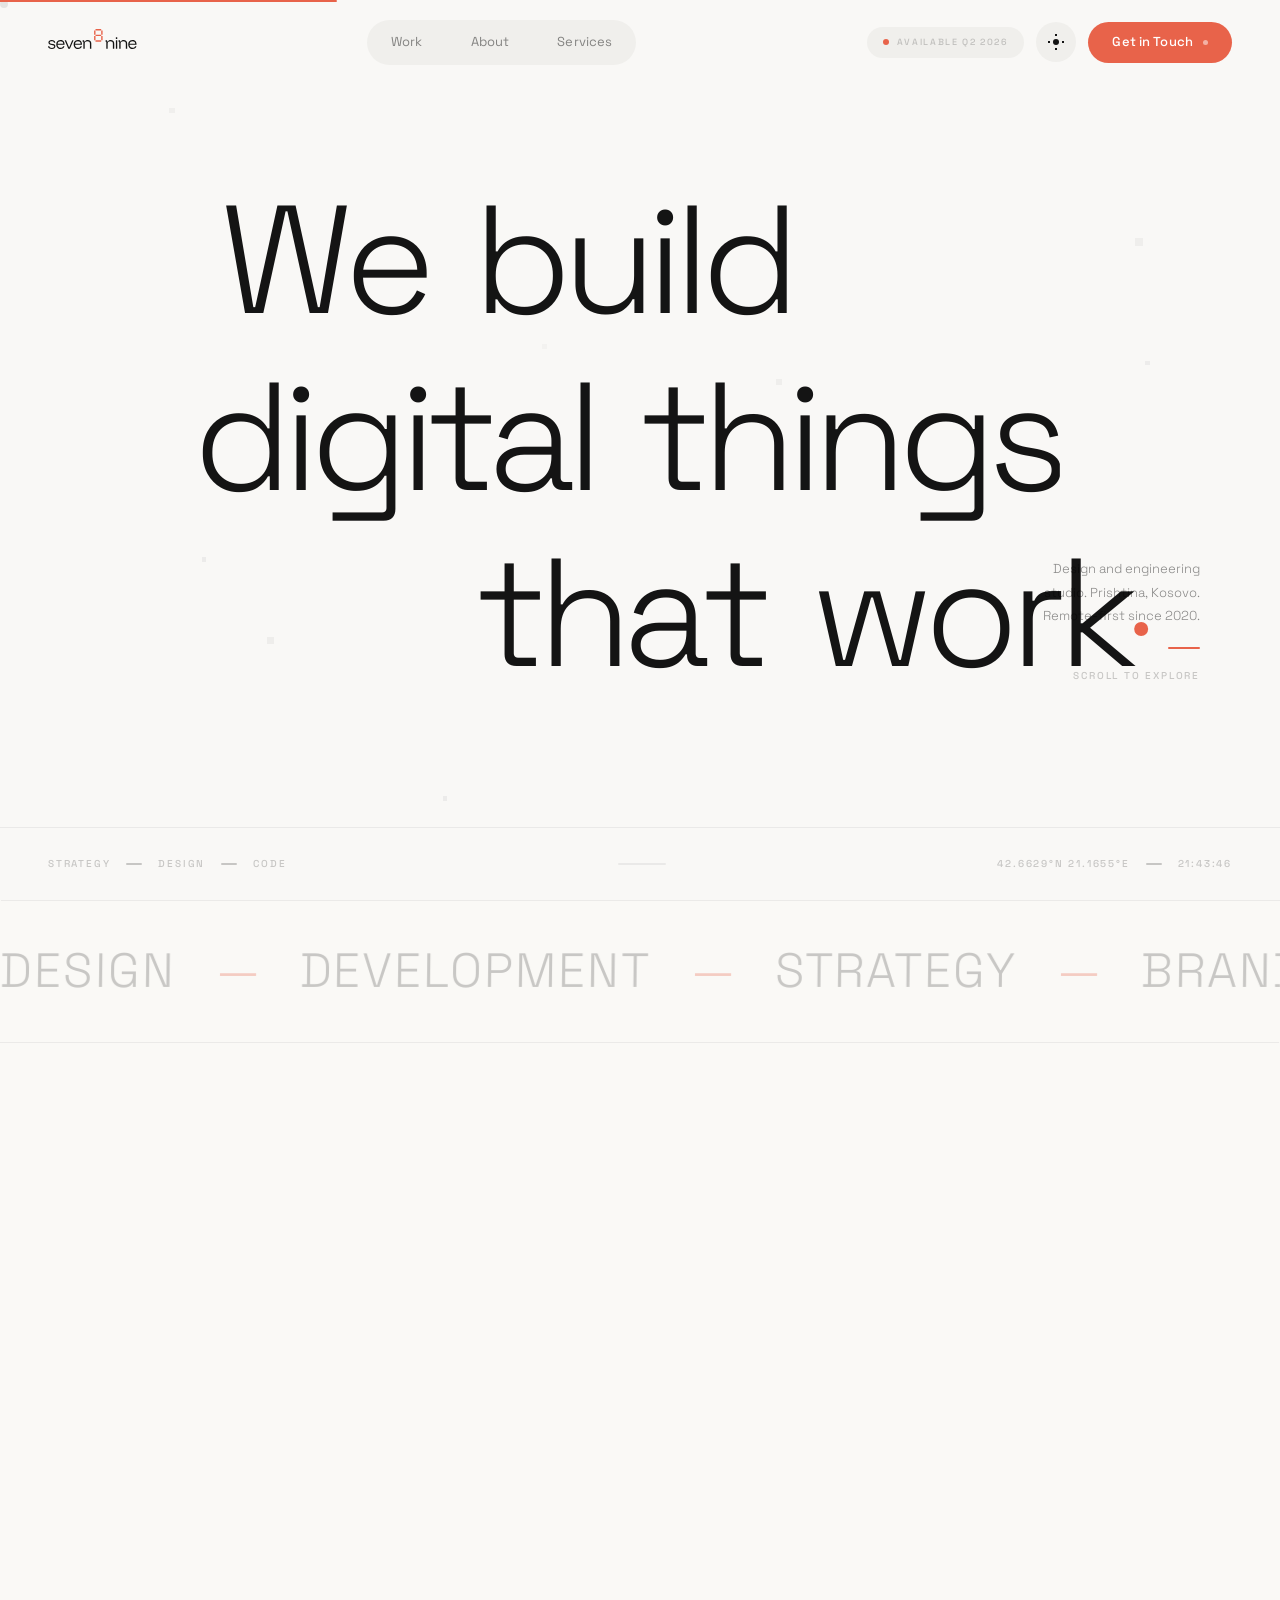
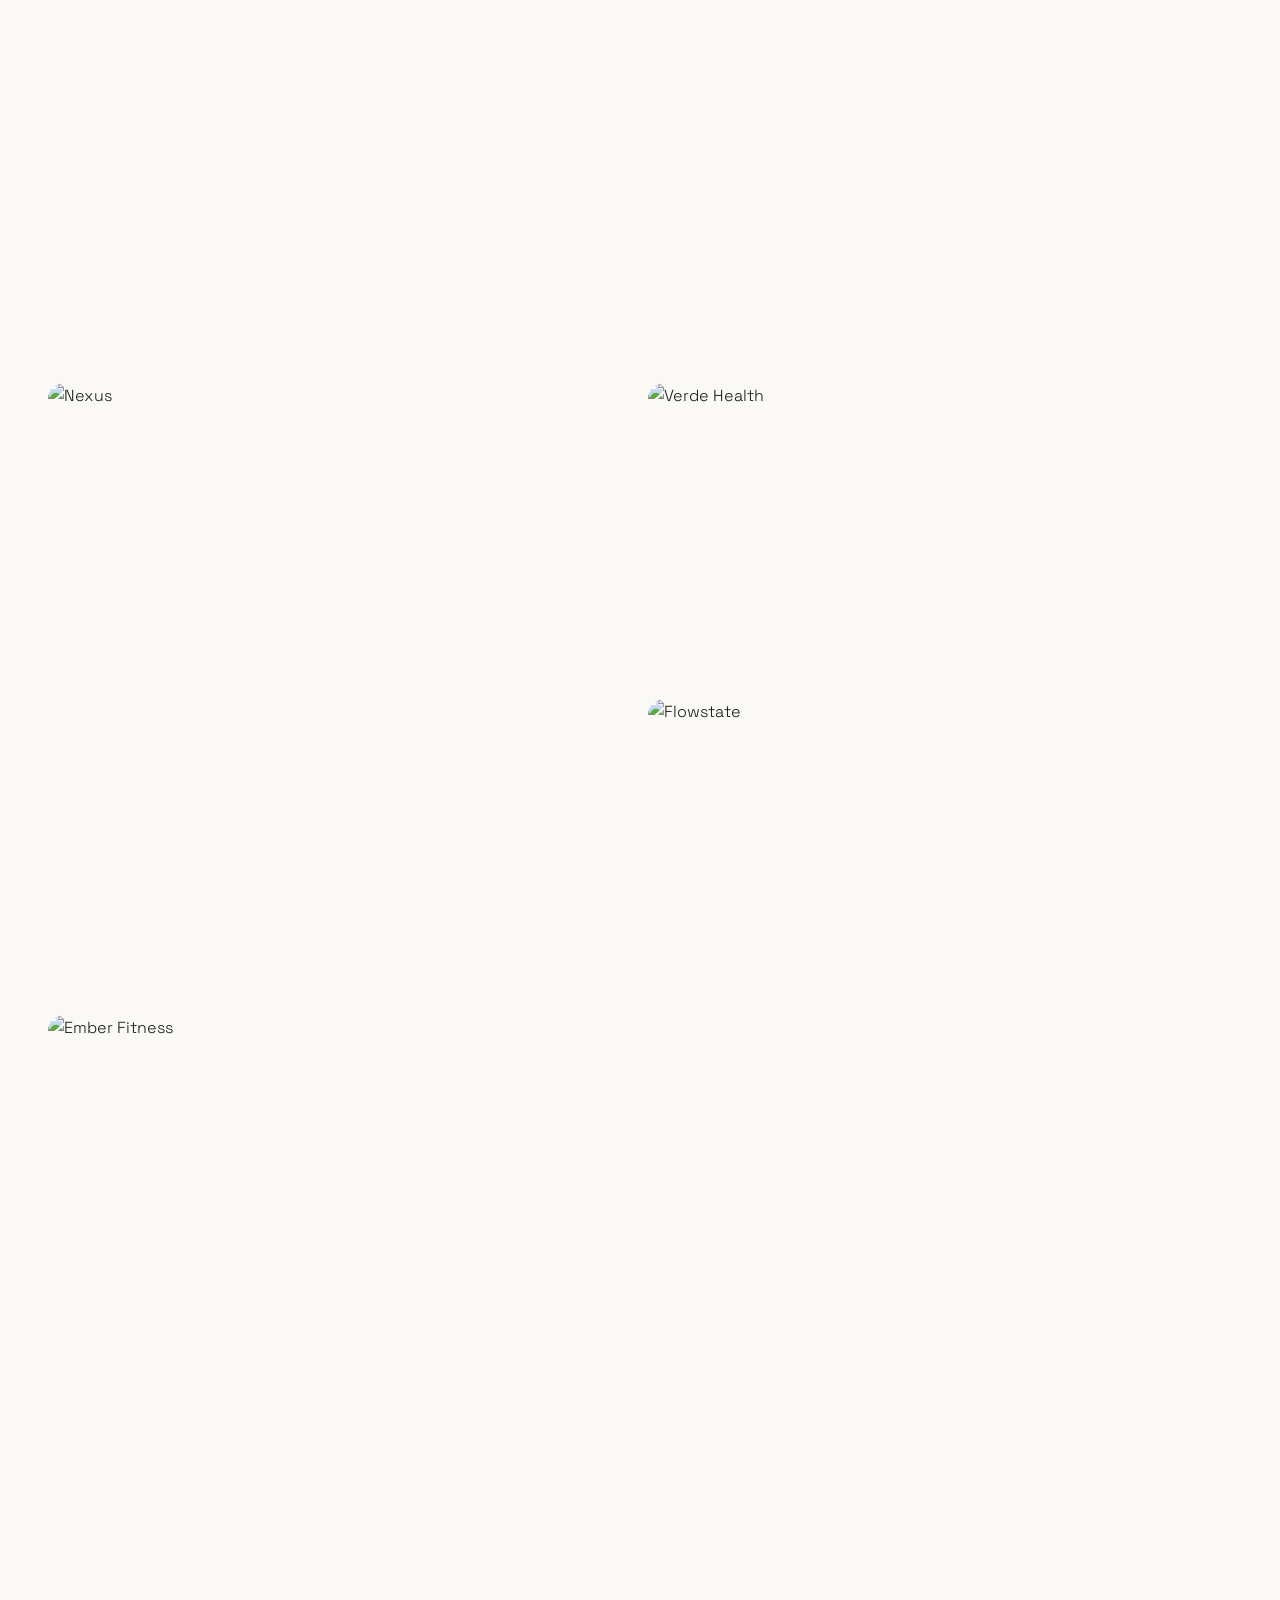
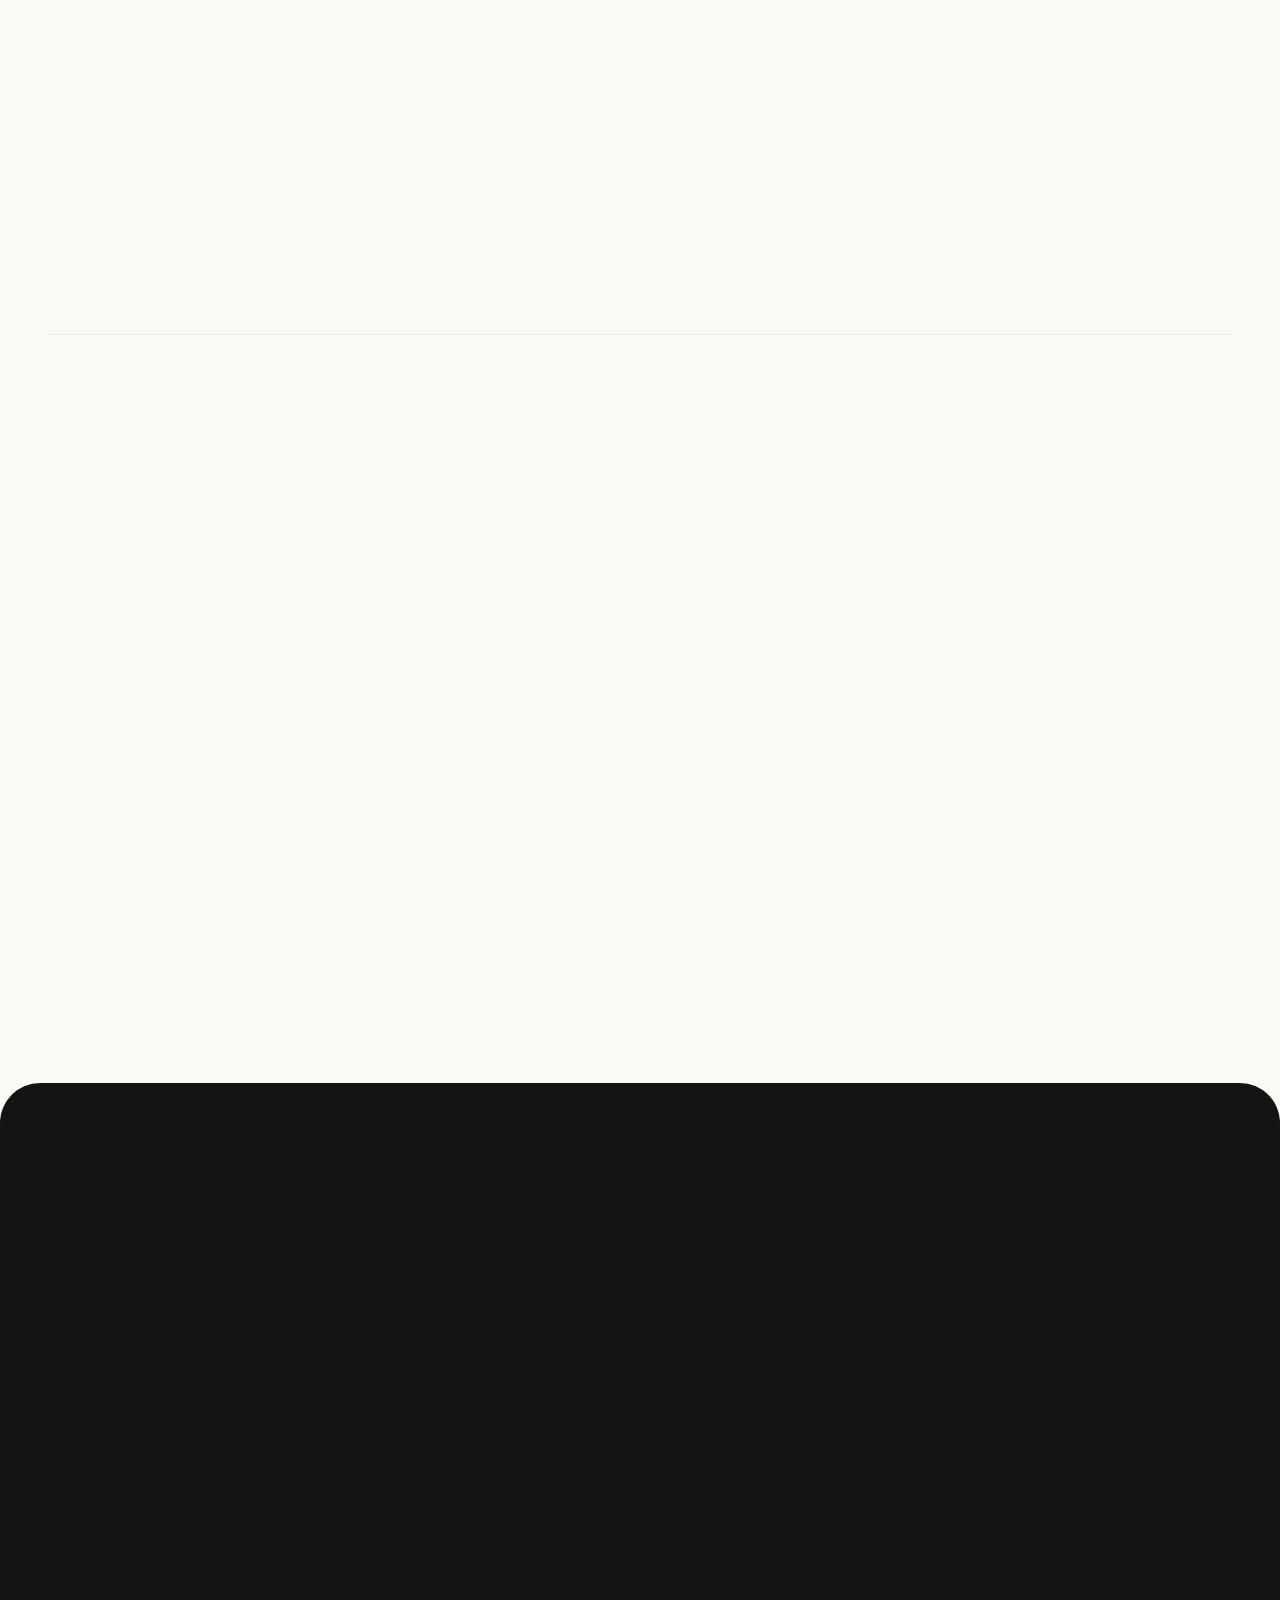
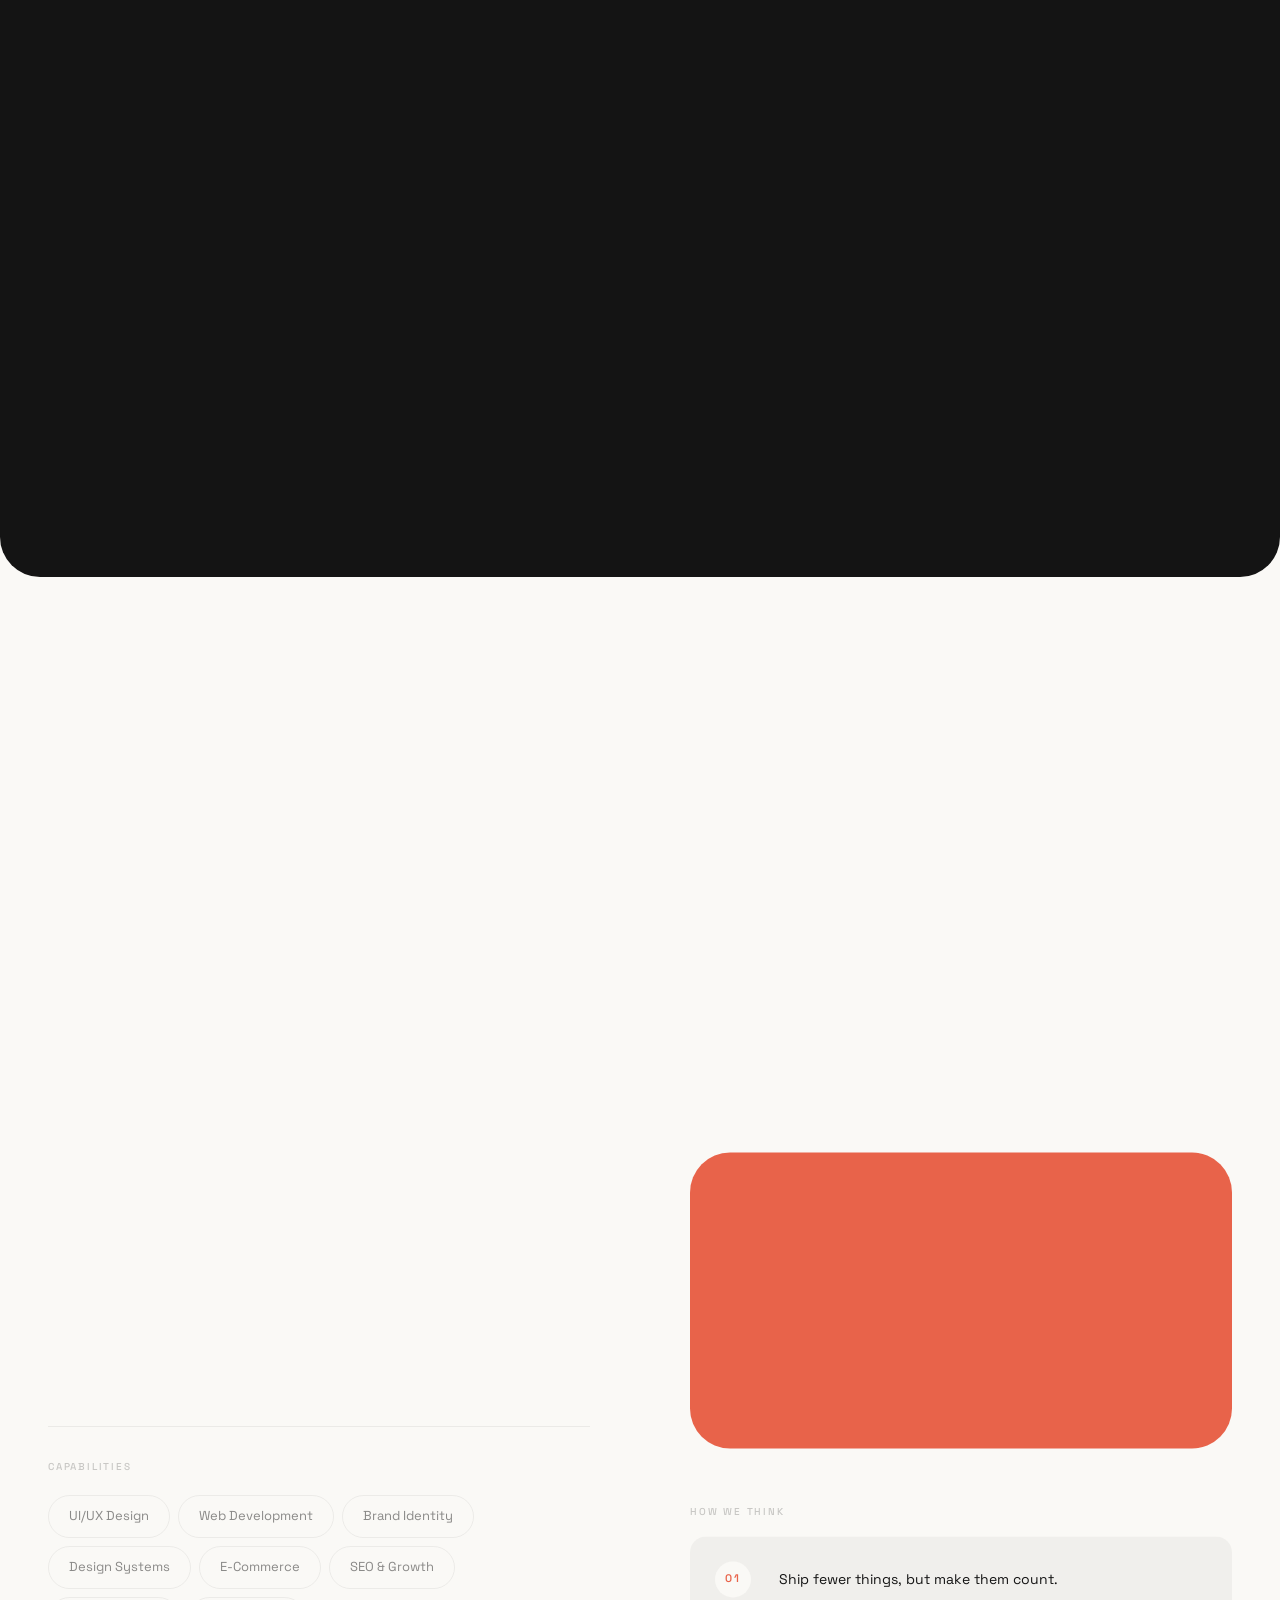
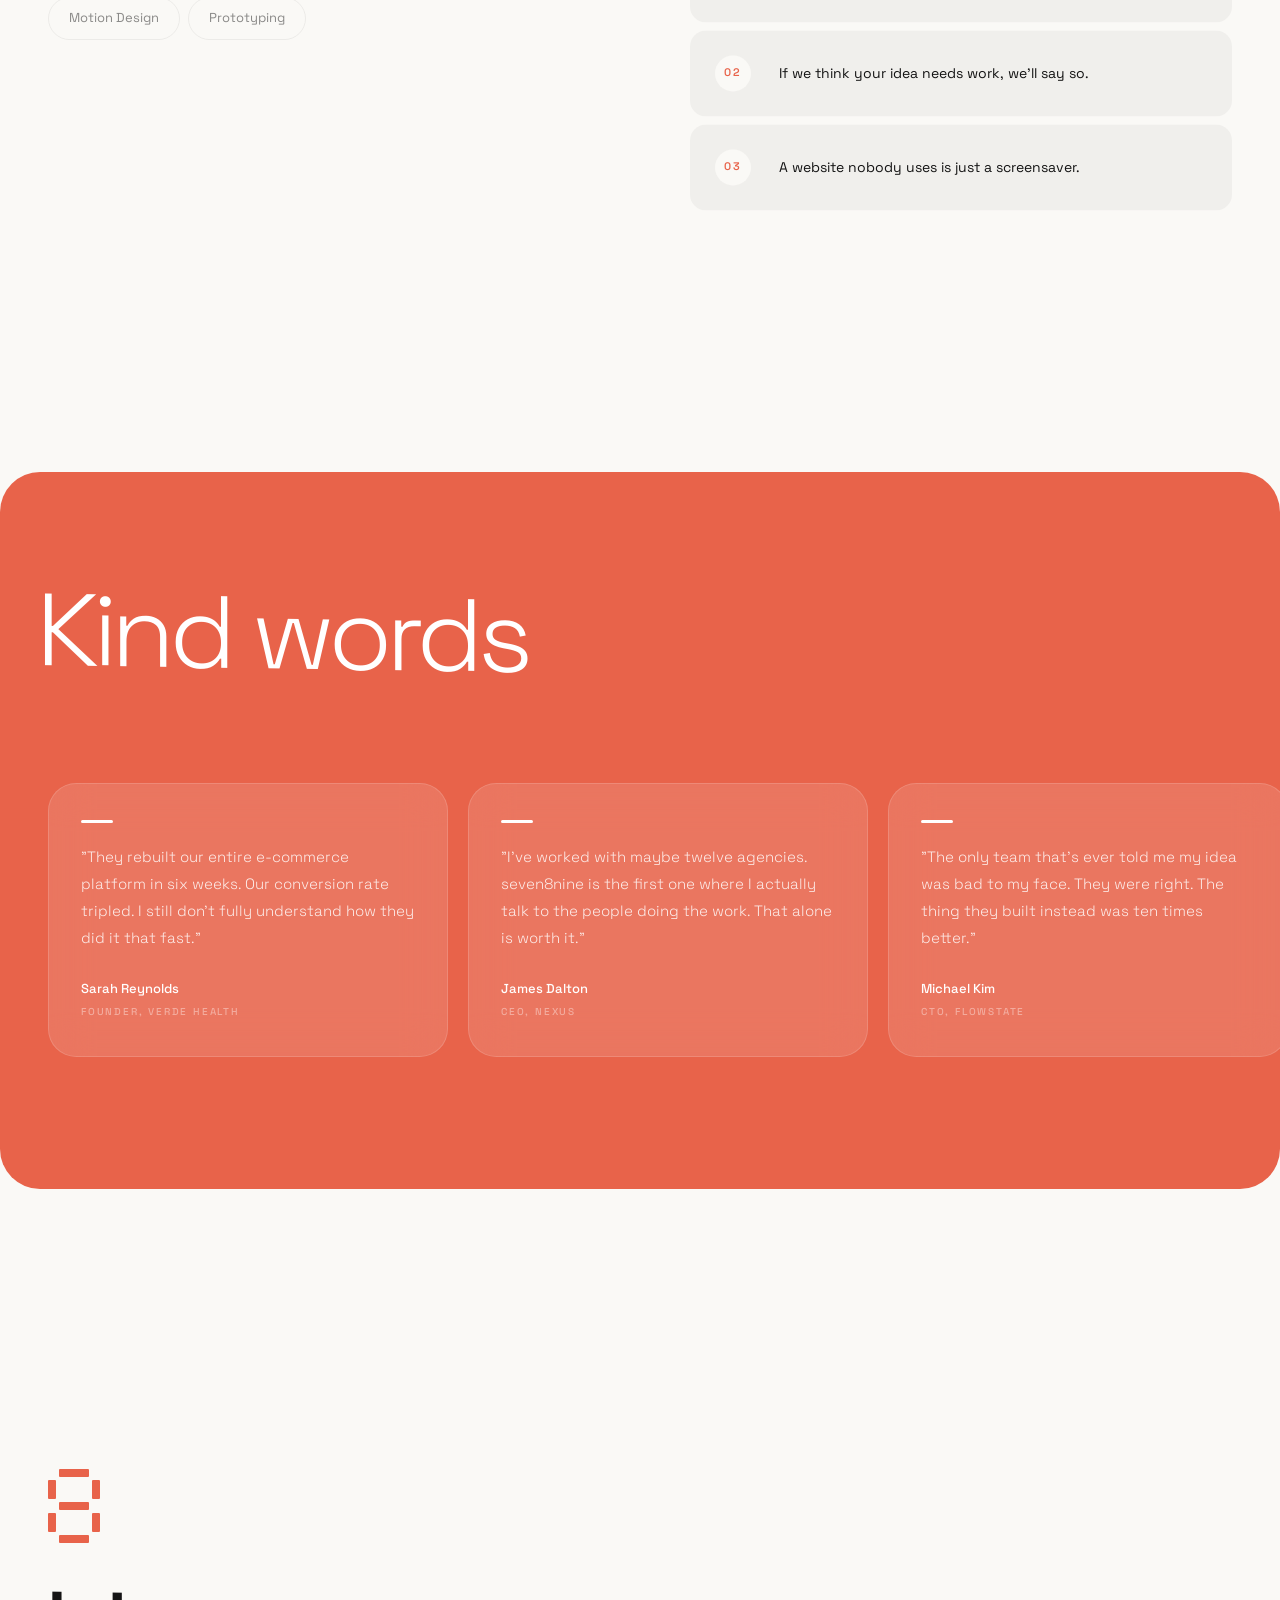
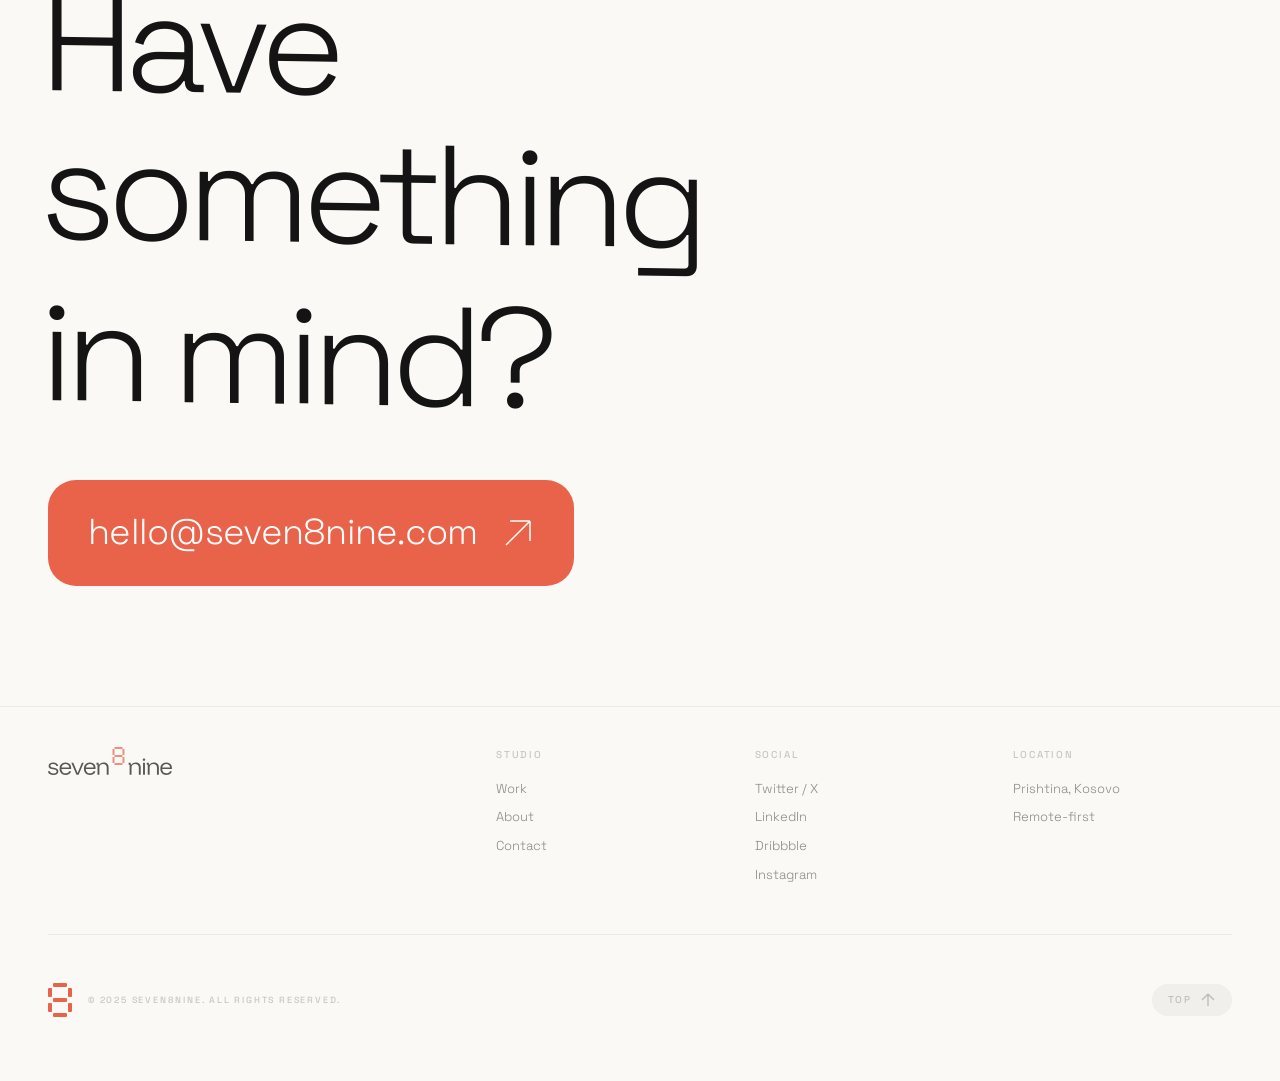
==== commit b31921b1: "Redesign work sections with osmo-inspired image-dominant cards Replace old work-card structure with " ====
--- a/index.html
+++ b/index.html
@@ -196,57 +196,45 @@
     <div class="work__list">
       <!-- 01 Nexus -->
       <a href="project.html" class="work-item" data-cursor="View">
-        <div class="work-item__img" data-clip="left">
+        <div class="work-item__img">
           <img src="https://images.unsplash.com/photo-1460925895917-afdab827c52f?w=1200&h=800&fit=crop" alt="Nexus" loading="lazy">
         </div>
-        <div class="work-item__content" data-reveal-fade>
-          <span class="work-item__index mono">01</span>
+        <div class="work-item__overlay">
+          <span class="work-item__cat mono">Web Design + Development</span>
           <h3 class="work-item__title">Nexus</h3>
-          <p class="work-item__tags mono">Web Design &mdash; Development &mdash; Strategy</p>
-          <p class="work-item__desc">Platform redesign for an enterprise collaboration tool. Eight weeks, kickoff to launch. The old site had a 70% bounce rate. The new one doesn't.</p>
-          <span class="work-item__result mono">+40% engagement</span>
         </div>
       </a>
 
       <!-- 02 Verde Health -->
-      <a href="project.html" class="work-item work-item--reverse" data-cursor="View">
-        <div class="work-item__img" data-clip="right">
+      <a href="project.html" class="work-item" data-cursor="View">
+        <div class="work-item__img">
           <img src="https://images.unsplash.com/photo-1576091160399-112ba8d25d1d?w=1200&h=800&fit=crop" alt="Verde Health" loading="lazy">
         </div>
-        <div class="work-item__content" data-reveal-fade>
-          <span class="work-item__index mono">02</span>
+        <div class="work-item__overlay">
+          <span class="work-item__cat mono">Brand Identity + Strategy</span>
           <h3 class="work-item__title">Verde Health</h3>
-          <p class="work-item__tags mono">Brand Identity &mdash; Strategy &mdash; Web</p>
-          <p class="work-item__desc">Full rebrand for a health-tech startup. They came in wanting a new logo. They left with a new name, identity system, and a site that actually converts.</p>
-          <span class="work-item__result mono">3x conversion rate</span>
         </div>
       </a>
 
       <!-- 03 Flowstate -->
       <a href="project.html" class="work-item" data-cursor="View">
-        <div class="work-item__img" data-clip="left">
+        <div class="work-item__img">
           <img src="https://images.unsplash.com/photo-1551650975-87deedd944c3?w=1200&h=800&fit=crop" alt="Flowstate" loading="lazy">
         </div>
-        <div class="work-item__content" data-reveal-fade>
-          <span class="work-item__index mono">03</span>
+        <div class="work-item__overlay">
+          <span class="work-item__cat mono">Product Design + Development</span>
           <h3 class="work-item__title">Flowstate</h3>
-          <p class="work-item__tags mono">Product Design &mdash; Development &mdash; App</p>
-          <p class="work-item__desc">Productivity app, soup to nuts. Design, engineering, app store launch. Built the entire thing with three people in twelve weeks.</p>
-          <span class="work-item__result mono">0 &rarr; 10K users in 3 months</span>
         </div>
       </a>
 
       <!-- 04 Ember Fitness -->
-      <a href="project.html" class="work-item work-item--reverse" data-cursor="View">
-        <div class="work-item__img" data-clip="right">
+      <a href="project.html" class="work-item" data-cursor="View">
+        <div class="work-item__img">
           <img src="https://images.unsplash.com/photo-1534438327276-14e5300c3a48?w=1200&h=800&fit=crop" alt="Ember Fitness" loading="lazy">
         </div>
-        <div class="work-item__content" data-reveal-fade>
-          <span class="work-item__index mono">04</span>
+        <div class="work-item__overlay">
+          <span class="work-item__cat mono">App Design + Branding</span>
           <h3 class="work-item__title">Ember Fitness</h3>
-          <p class="work-item__tags mono">App Design &mdash; Branding &mdash; Growth</p>
-          <p class="work-item__desc">Brand and app design for a fitness platform that needed to feel premium. We made it look expensive without the expensive price tag.</p>
-          <span class="work-item__result mono">200K downloads, year one</span>
         </div>
       </a>
     </div>
--- a/css/style.css
+++ b/css/style.css
@@ -415,40 +415,35 @@
 }
 
 .work-item {
-  display: flex;
-  flex-direction: column;
+  display: block;
+  position: relative;
+  overflow: hidden;
+  border-radius: 16px;
   min-height: auto;
   border: none;
-  border-bottom: none;
-  overflow: hidden;
   transition: transform 0.5s var(--ease);
-  position: relative;
-  border-radius: 16px;
-  background: var(--card-bg);
-}
+}
+.work-item::before, .work-item::after { display: none; }
 .work-item:first-child { border-top: none; }
-.work-item::before, .work-item::after { display: none; }
-.work-item:hover { transform: translateY(-2px); }
+.work-item:hover { transform: translateY(-4px); }
 
 .work-item:nth-child(1) { grid-column: 1; grid-row: 1 / 3; }
 .work-item:nth-child(2) { grid-column: 2; }
 .work-item:nth-child(3) { grid-column: 2; }
 .work-item:nth-child(4) { grid-column: 1 / 3; }
 
-.work-item--reverse {
-  grid-template-columns: unset;
-}
+.work-item--reverse { grid-template-columns: unset; }
 .work-item--reverse .work-item__img { order: unset; }
 
 .work-item__img {
   position: relative;
   overflow: hidden;
-  min-height: 240px;
-  flex: 1;
-  border-radius: 0;
+  width: 100%;
+  height: 100%;
+  min-height: 300px;
 }
 .work-item:nth-child(4) .work-item__img {
-  min-height: 400px;
+  min-height: 420px;
 }
 .work-item__img img {
   position: absolute;
@@ -457,69 +452,42 @@
   height: 100%;
   object-fit: cover;
   transition: transform 1.2s var(--ease);
-  border-radius: 0;
 }
 .work-item:hover .work-item__img img {
   transform: scale(1.06);
 }
 
-.work-item__content {
+.work-item__overlay {
+  position: absolute;
+  inset: 0;
+  background: linear-gradient(180deg, transparent 40%, rgba(0,0,0,0.7) 100%);
   display: flex;
   flex-direction: column;
-  justify-content: flex-start;
-  padding: 16px 20px 20px;
-}
-
-.work-item__index {
-  color: var(--text-3);
-  margin-bottom: 12px;
-  font-size: 10px;
-}
-.work-item__index::after { display: none; }
+  justify-content: flex-end;
+  padding: 32px;
+  opacity: 0;
+  transition: opacity 0.5s var(--ease);
+}
+.work-item:hover .work-item__overlay {
+  opacity: 1;
+}
+
+.work-item__cat {
+  color: rgba(255,255,255,0.6);
+  margin-bottom: 8px;
+}
 
 .work-item__title {
-  font-size: clamp(32px, 4vw, 56px);
+  font-size: clamp(24px, 3vw, 40px);
   font-weight: 400;
-  letter-spacing: -0.04em;
-  margin-bottom: 10px;
-  transition: color 0.4s, transform 0.5s var(--ease);
-  line-height: 1;
+  letter-spacing: -0.03em;
+  color: #fff;
+  line-height: 1.1;
+  transform: translateY(12px);
+  transition: transform 0.5s var(--ease);
 }
 .work-item:hover .work-item__title {
-  transform: translateX(8px);
-}
-.work-item:hover .work-item__title {
-  color: var(--accent);
-}
-
-.work-item__tags {
-  color: var(--text-3);
-  margin-bottom: 12px;
-  font-size: 9px;
-}
-
-.work-item__desc {
-  font-size: 13px;
-  color: var(--text-2);
-  line-height: 1.7;
-  font-weight: 300;
-  max-width: 380px;
-  margin-bottom: 16px;
-}
-
-.work-item__result {
-  color: var(--accent);
-  font-size: 11px;
-  letter-spacing: 0.06em;
-  font-weight: 600;
-  display: inline-flex;
-  align-items: center;
-  gap: 6px;
-  padding: 6px 14px;
-  background: var(--accent-light);
-  border-radius: var(--radius-pill);
-  border: none;
-  width: fit-content;
+  transform: translateY(0);
 }
 
 .work__cta { margin-top: 40px; text-align: center; }
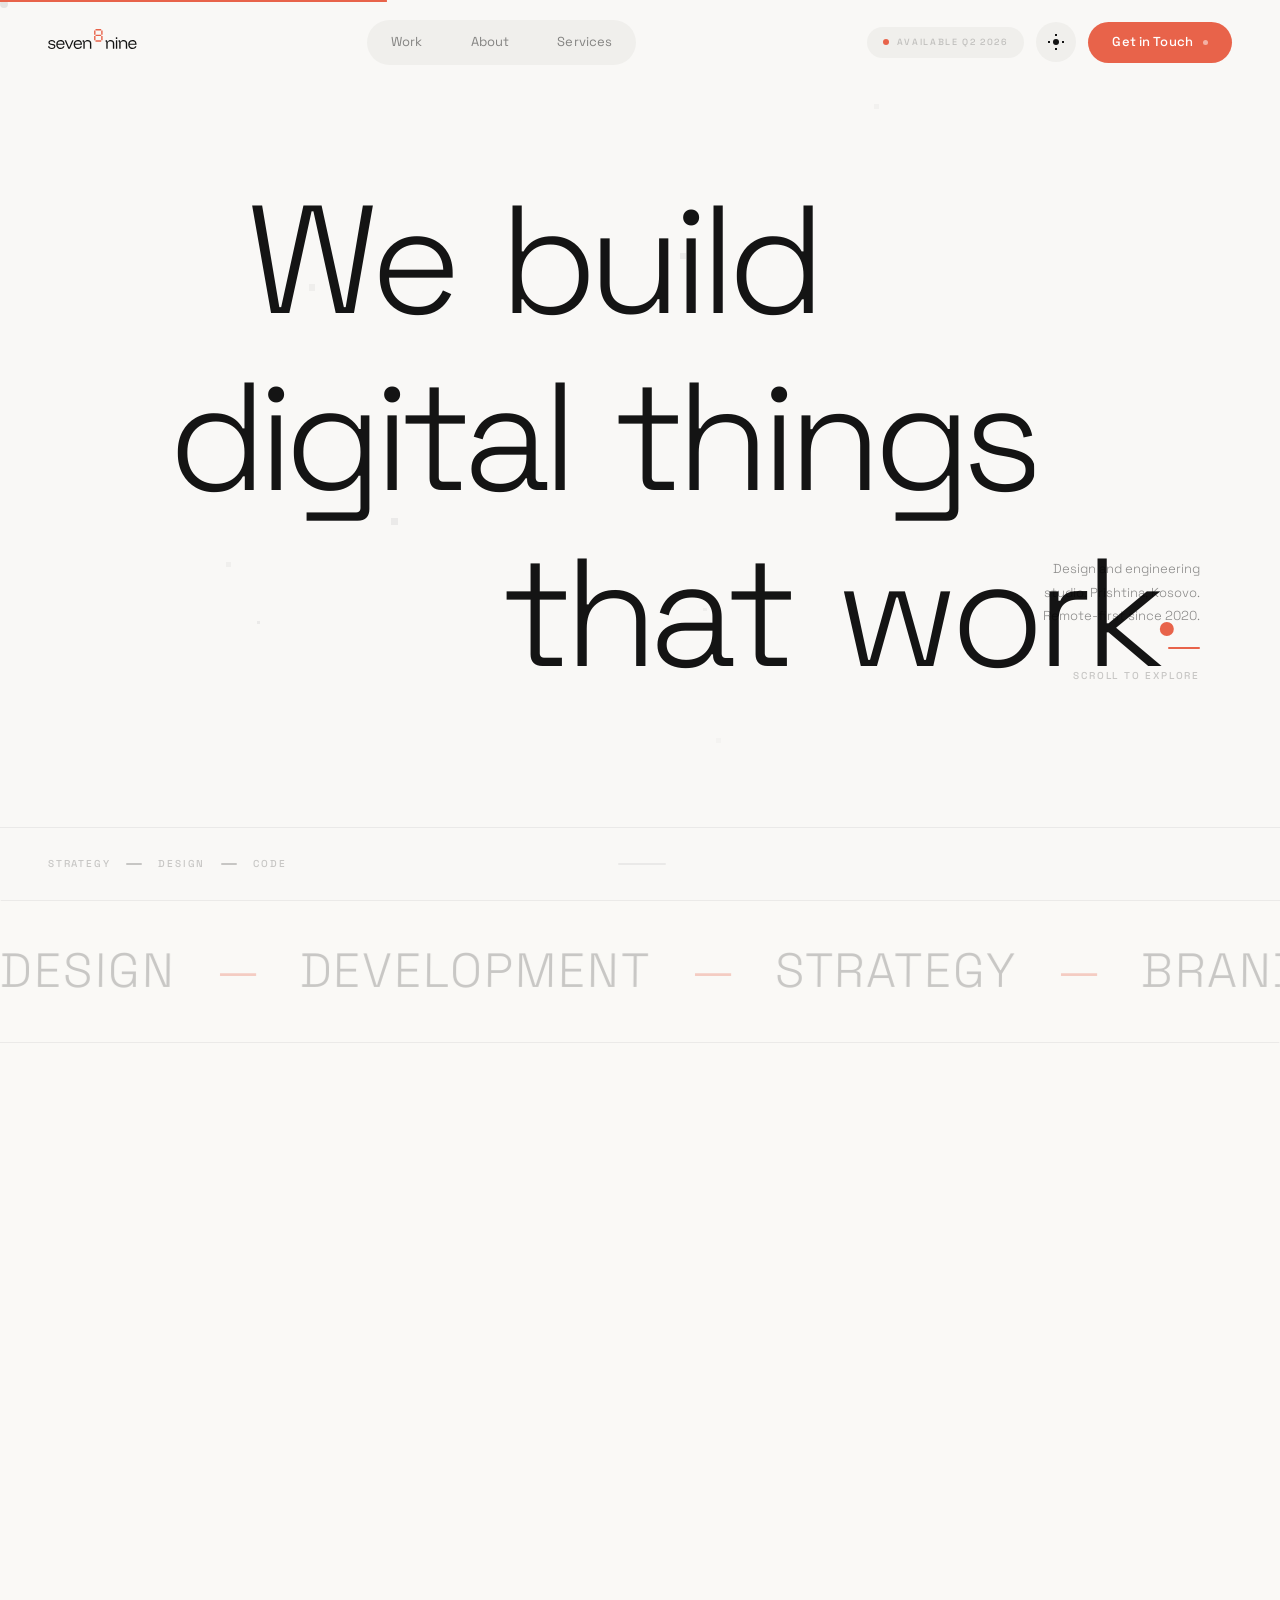
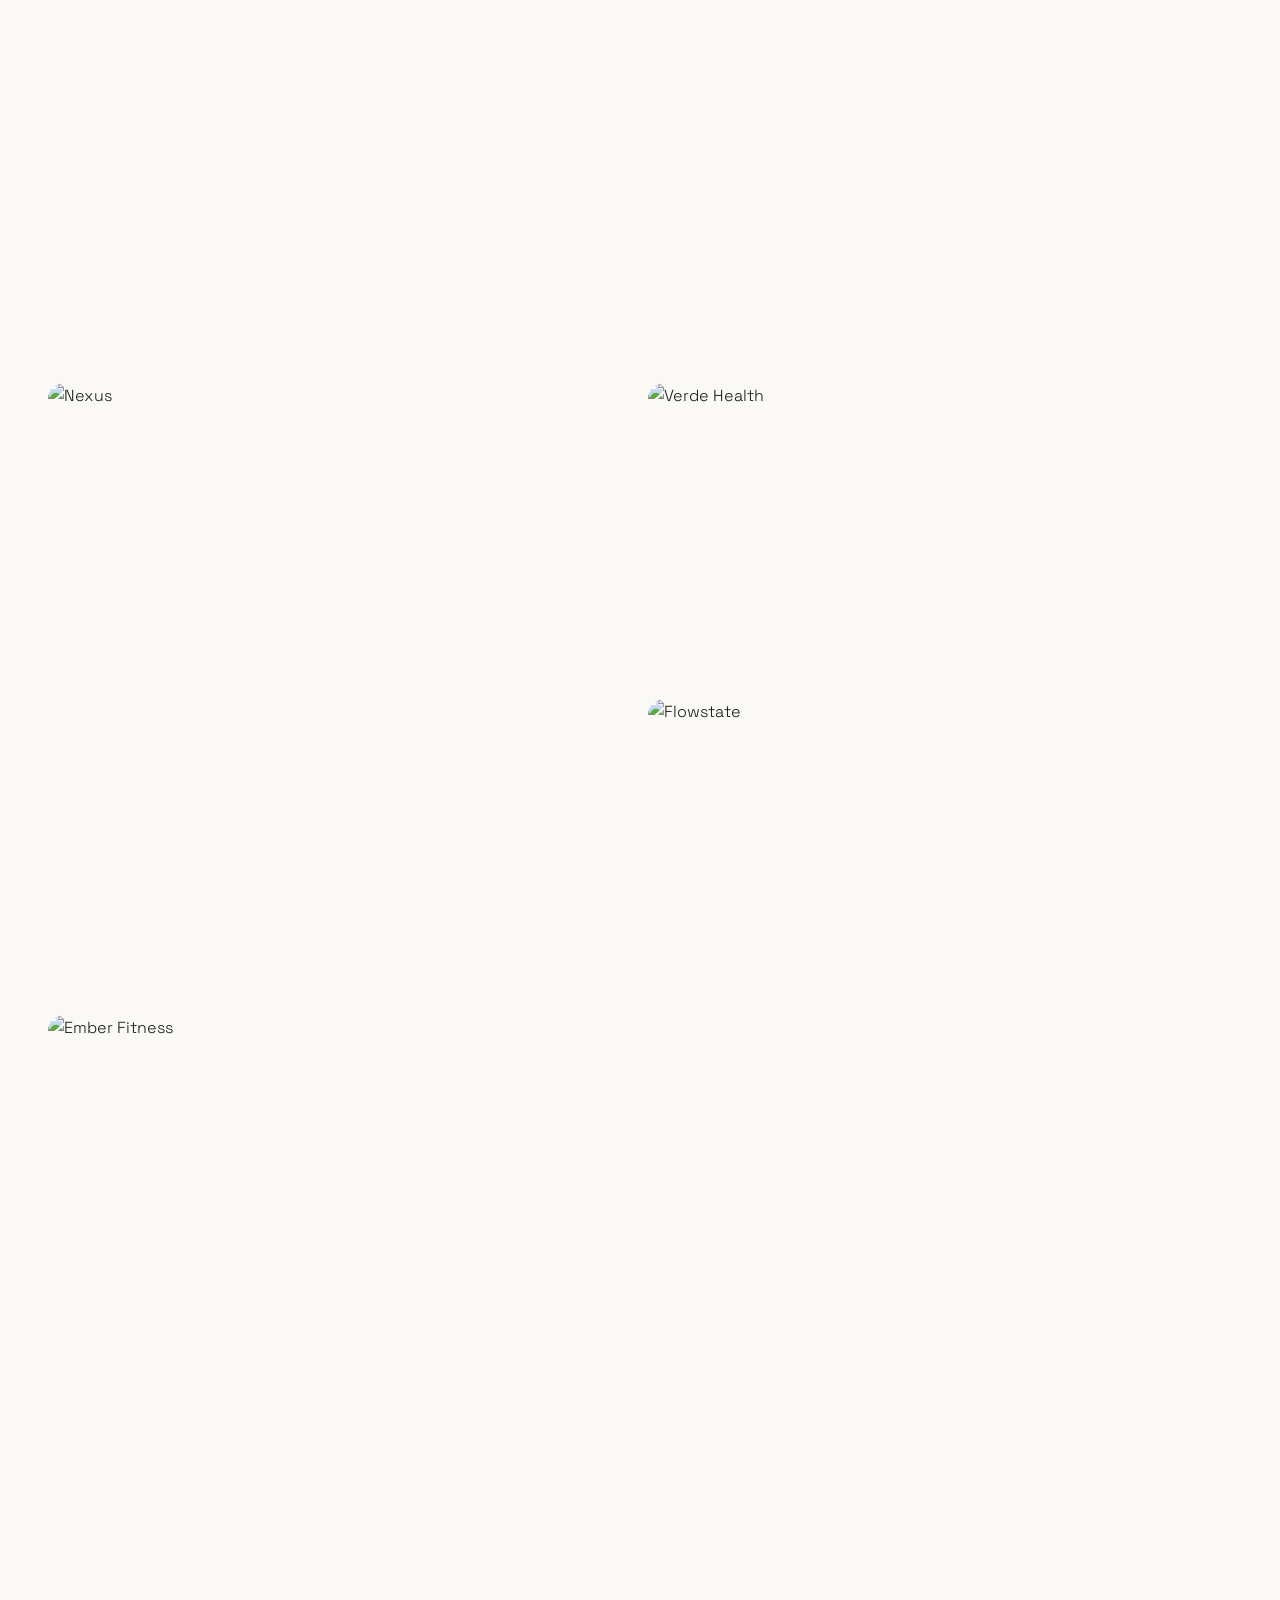
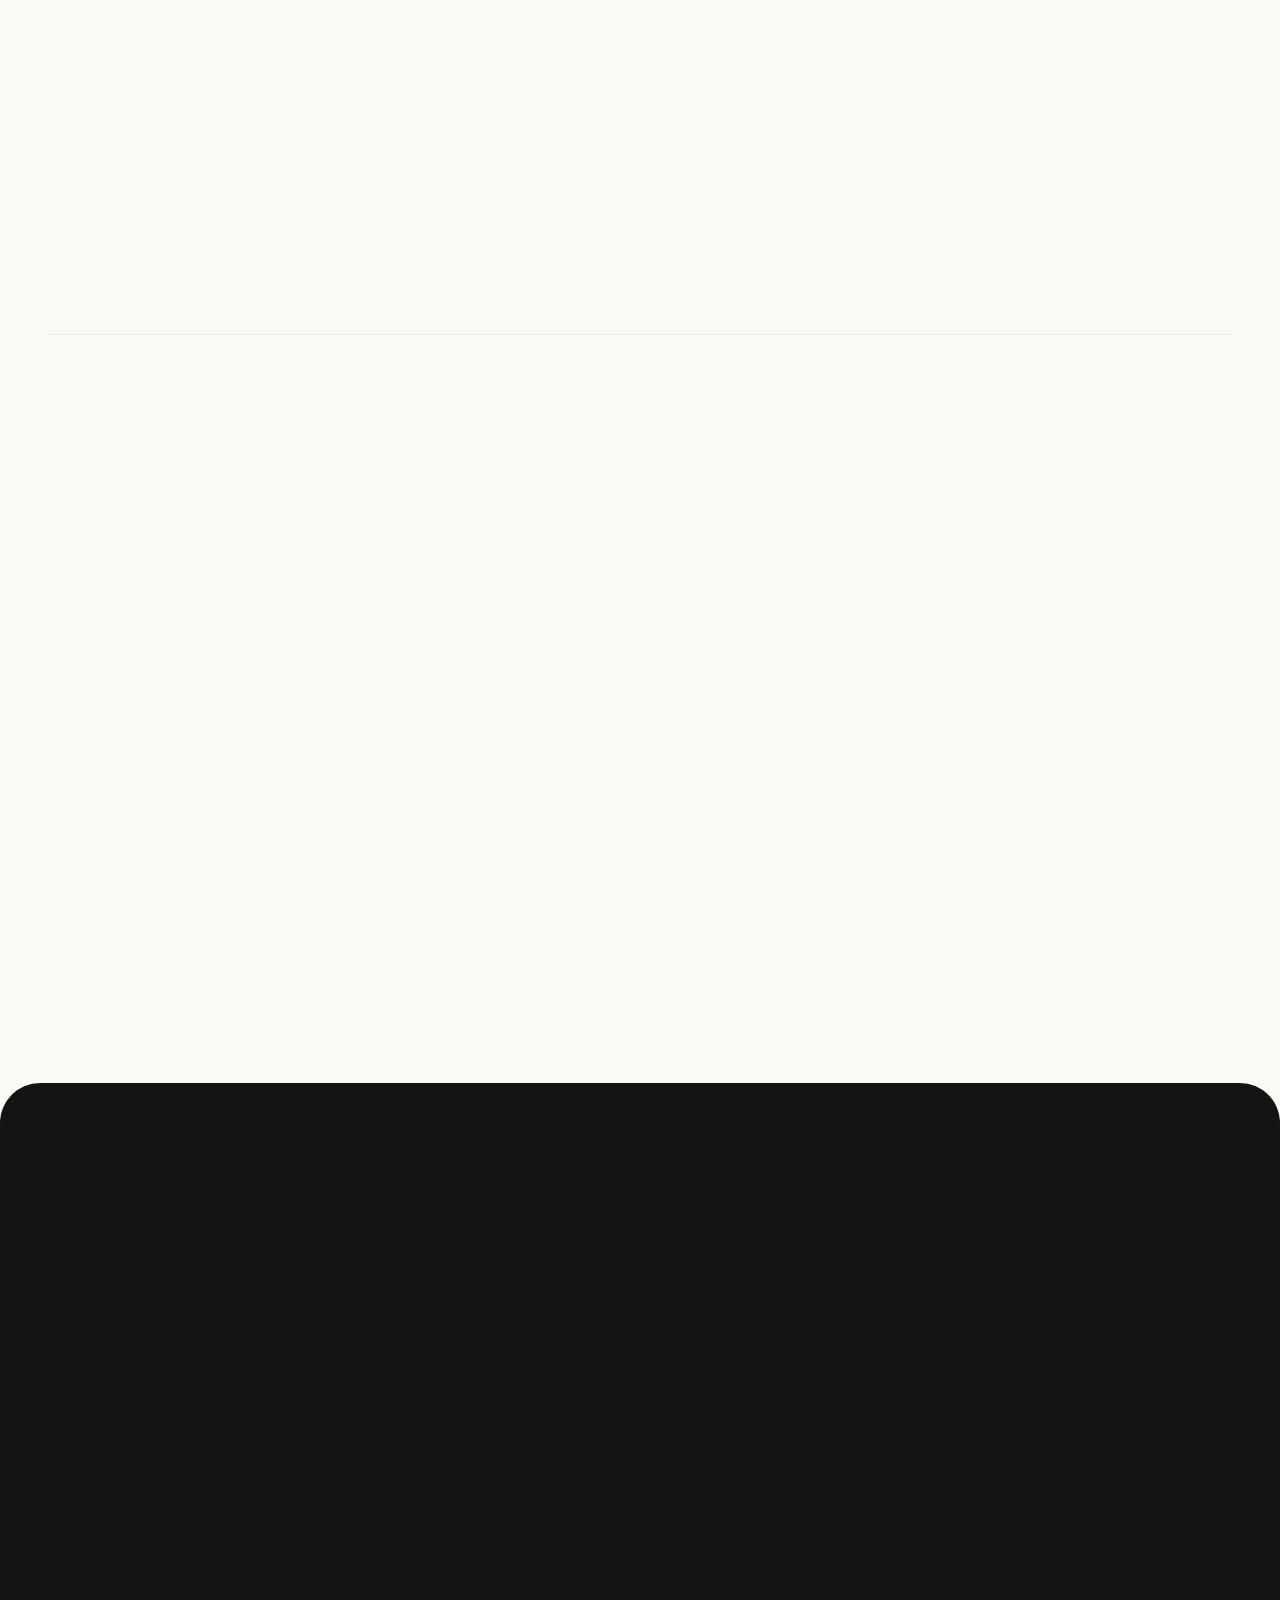
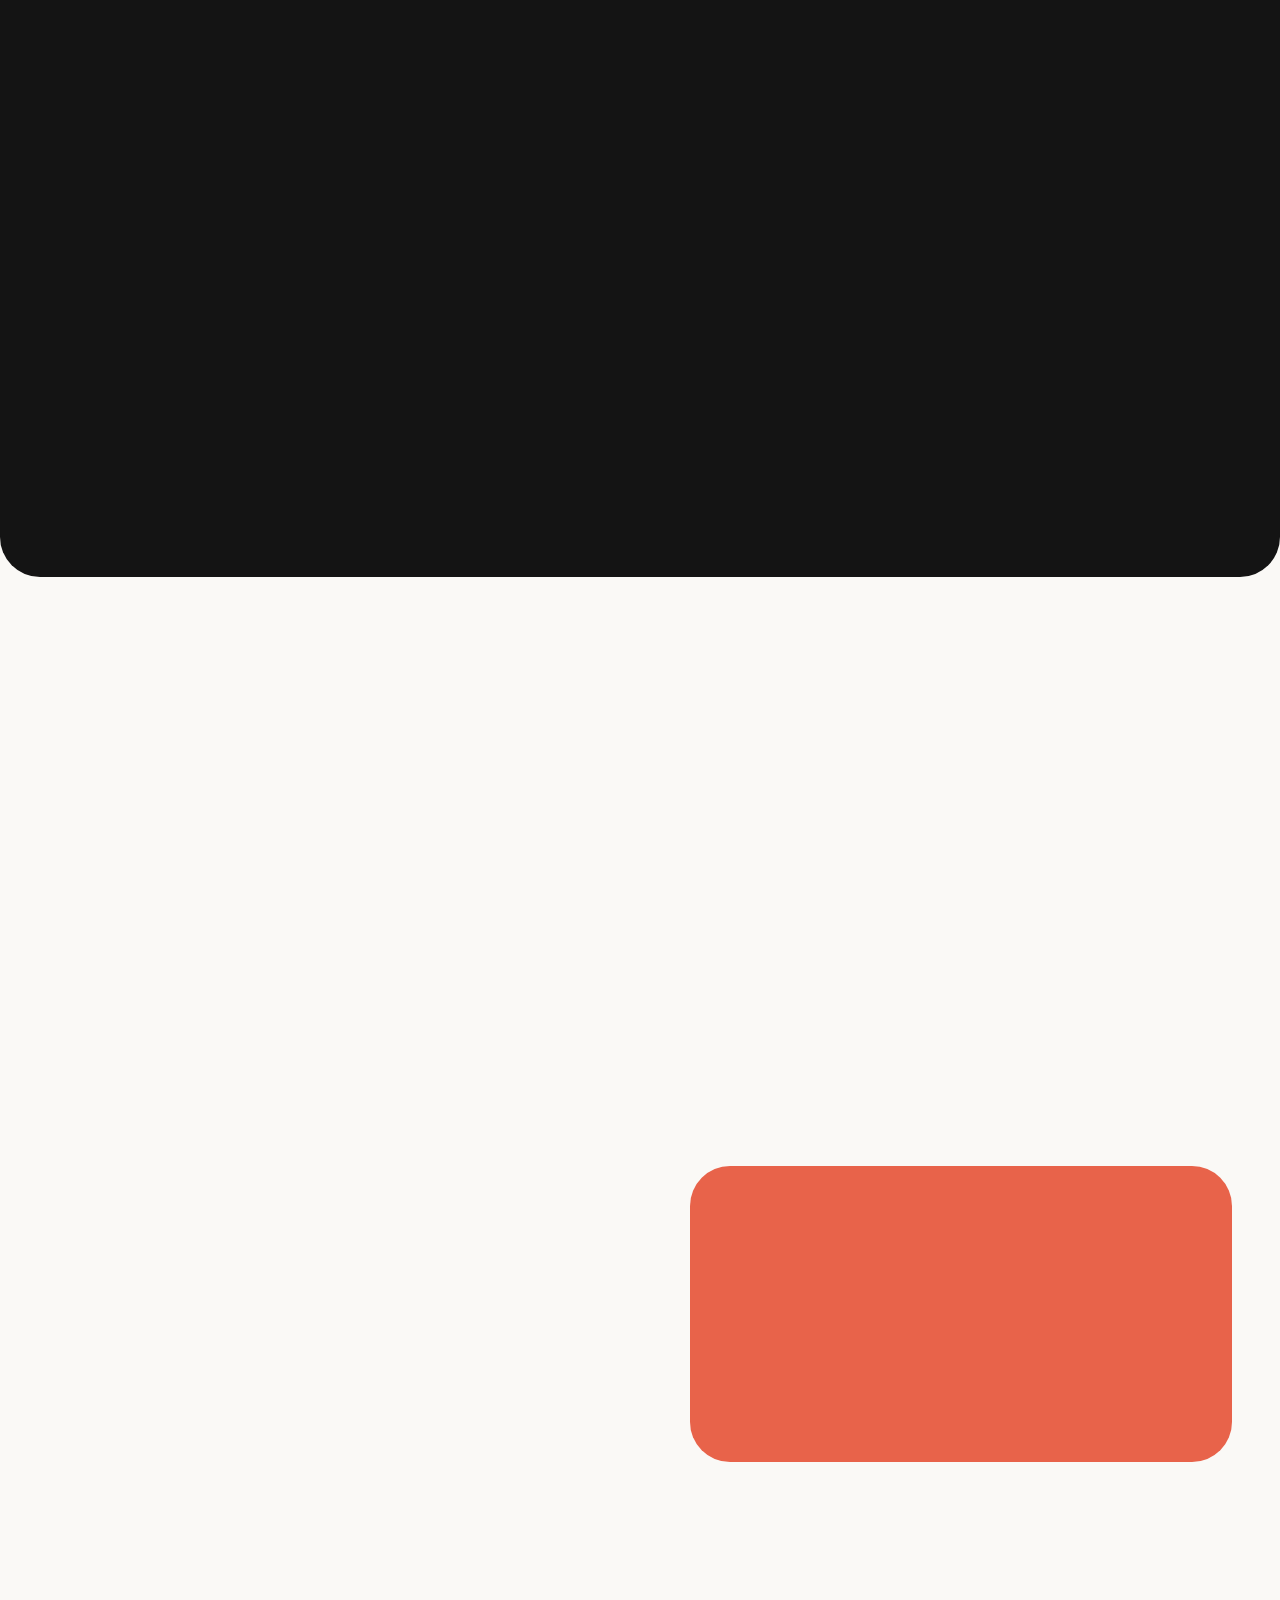
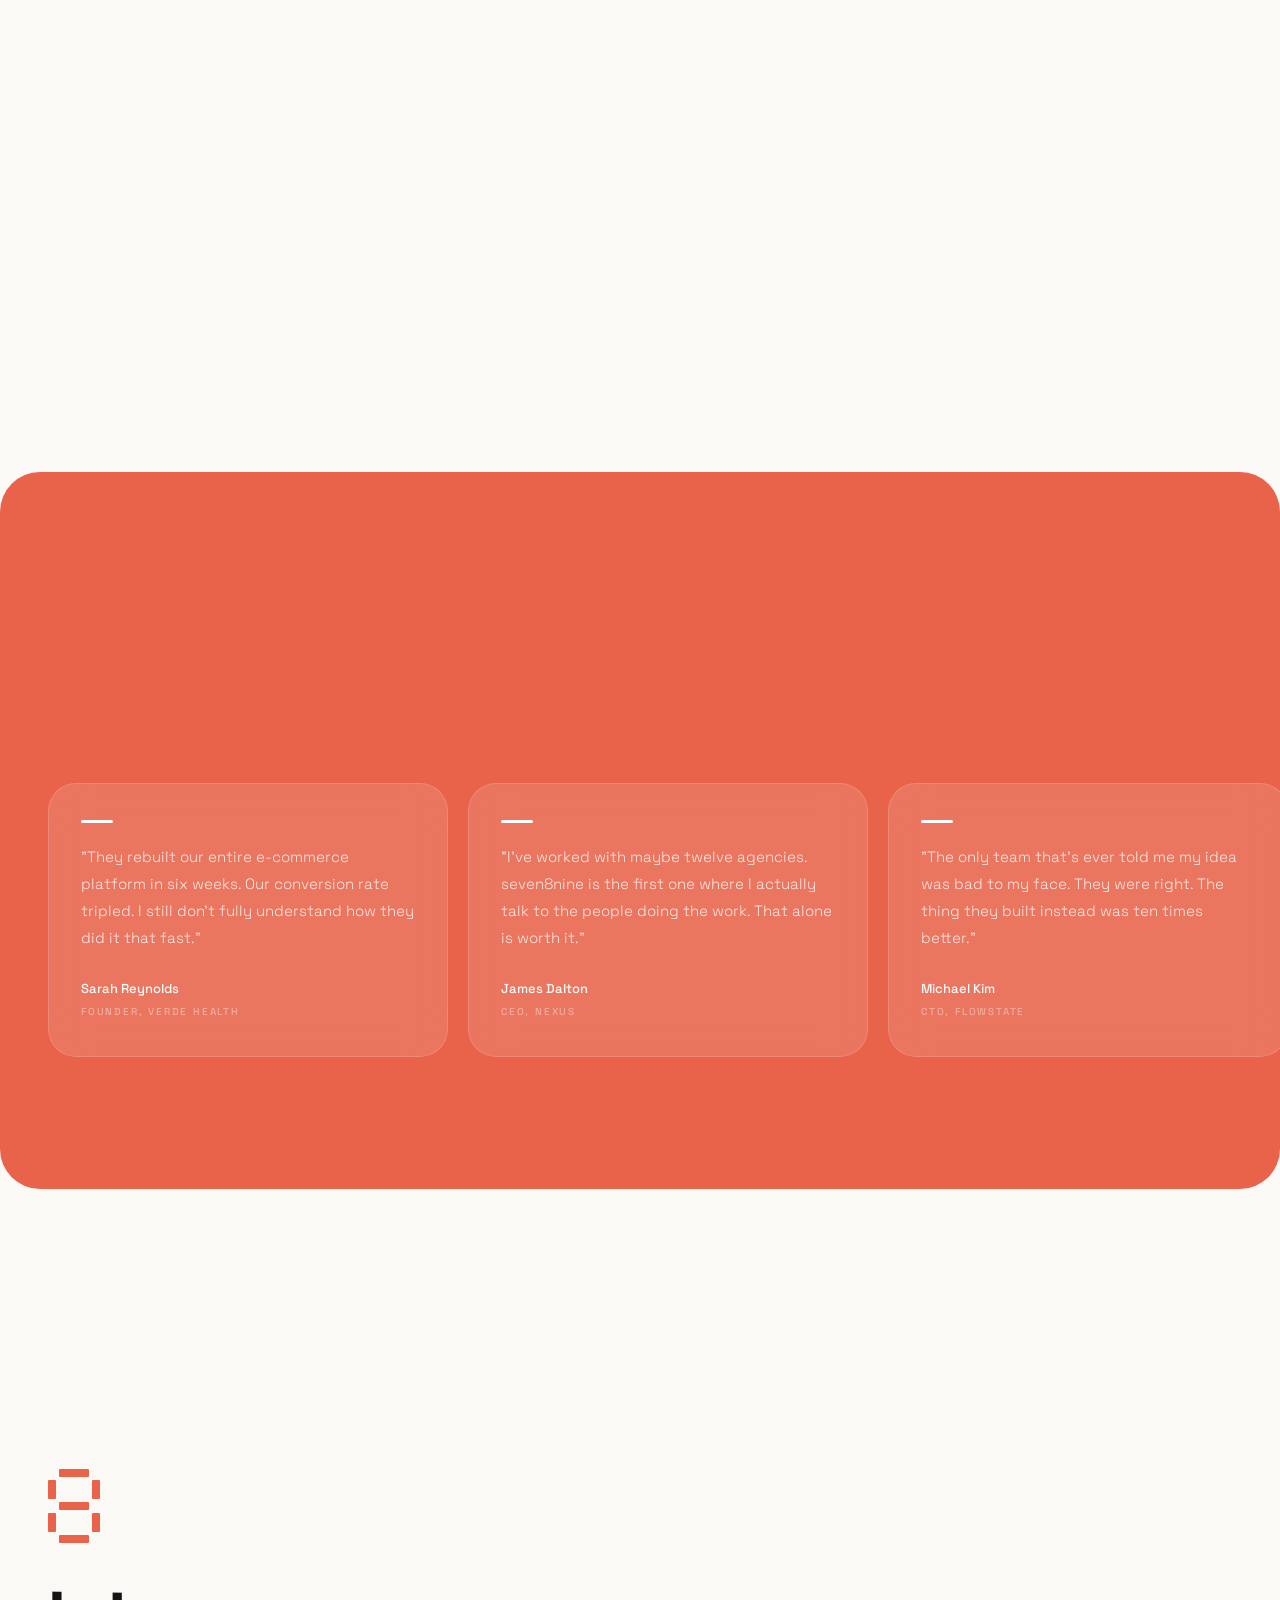
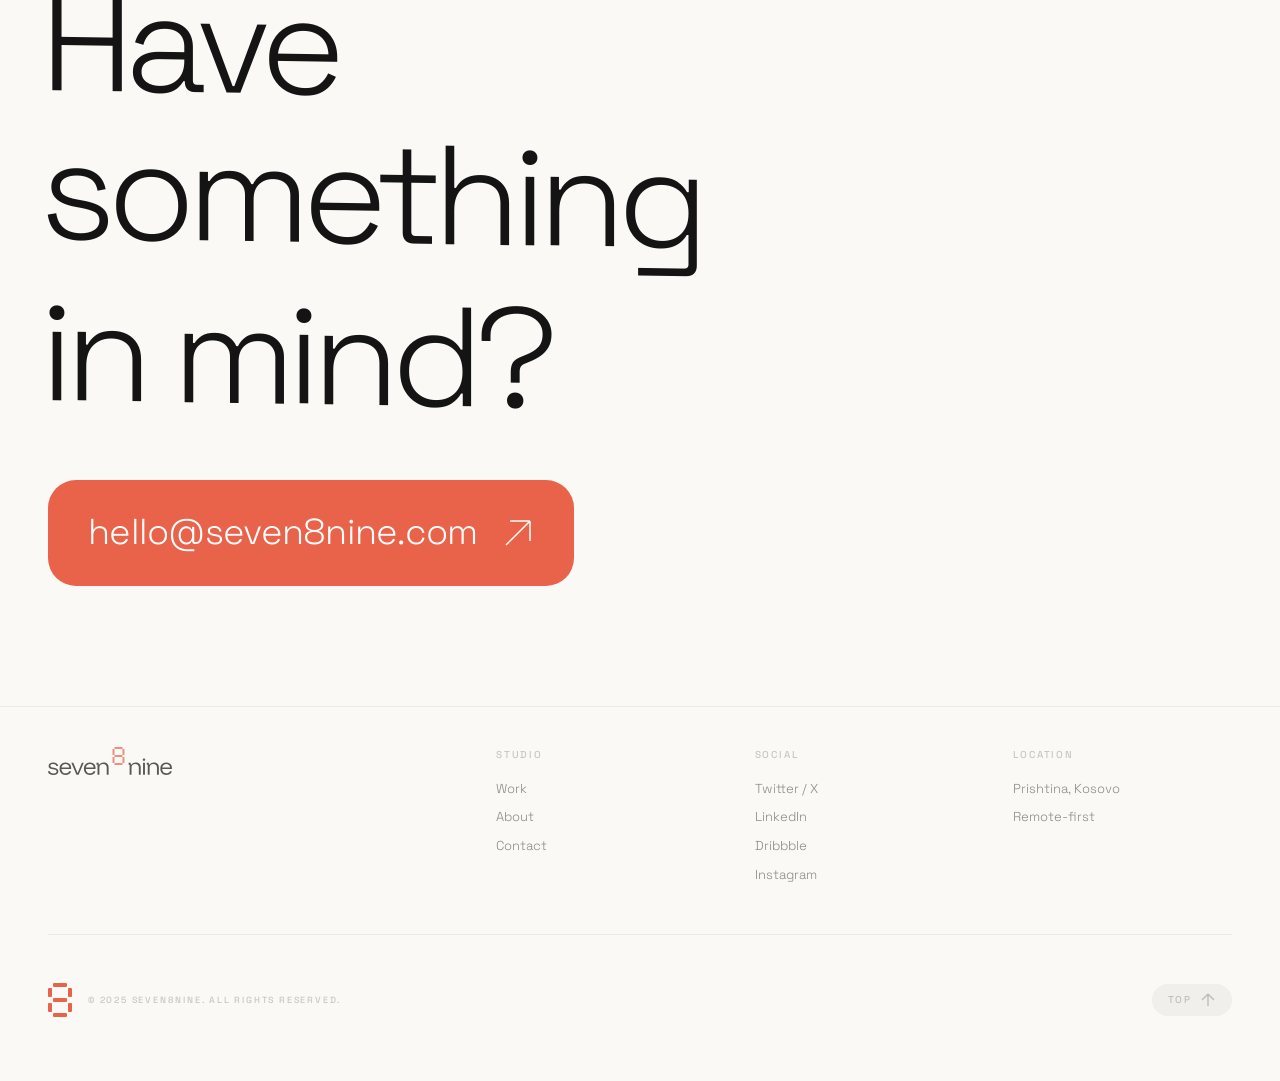
==== commit 6bbc9d8a: "Fix mobile layout: hidden cards, missing overlays, hero padding - Fix work items 2 & 3 invisible on " ====
--- a/index.html
+++ b/index.html
@@ -4,7 +4,7 @@
   <meta charset="UTF-8">
   <meta name="viewport" content="width=device-width, initial-scale=1.0">
   <title>seven8nine — Digital Studio</title>
-  <link rel="stylesheet" href="css/style.css?v=20">
+  <link rel="stylesheet" href="css/style.css?v=21">
   <link rel="preconnect" href="https://fonts.googleapis.com">
   <link rel="preconnect" href="https://fonts.gstatic.com" crossorigin>
   <link href="https://fonts.googleapis.com/css2?family=Space+Grotesk:wght@300;400;500;600;700&display=swap" rel="stylesheet">
--- a/css/style.css
+++ b/css/style.css
@@ -1594,7 +1594,7 @@
   .work-featured { grid-template-columns: 1fr; }
   .work-featured__img-wrap { min-height: 300px; }
   .work__list { grid-template-columns: 1fr 1fr; }
-  .work-item:nth-child(1) { grid-column: 1; grid-row: auto; }
+  .work-item:nth-child(1) { grid-column: auto; grid-row: auto; }
   .work-item:nth-child(4) { grid-column: 1 / 3; }
   .footer__top { grid-template-columns: 1fr; gap: 40px; }
   .footer__grid { grid-template-columns: repeat(3, 1fr); }
@@ -1621,12 +1621,10 @@
   .reel { padding: 40px 24px; }
   .reel__inner { min-height: 260px; }
   .work__list { grid-template-columns: 1fr; padding: 0 24px; }
-  .work-item:nth-child(1) { grid-row: auto; }
-  .work-item:nth-child(4) { grid-column: auto; }
-  .work__grid { grid-template-columns: 1fr; }
-  .work-card--offset { margin-top: 0; }
+  .work-item { grid-column: auto !important; grid-row: auto !important; }
   .work-item__img { min-height: 240px; }
-  .work-item__content { padding: 24px; }
+  .work-item__overlay { opacity: 1; }
+  .work-item__title { transform: translateY(0); }
   .footer__grid { grid-template-columns: 1fr 1fr; gap: 24px; }
   .footer__top { grid-template-columns: 1fr; gap: 32px; }
   .process { margin: 40px 0; border-radius: var(--radius-lg); padding: 80px 0; }
@@ -1654,7 +1652,7 @@
   .project-nav__item:first-child { border-right: none; border-bottom: 1px solid var(--border); }
   .team-grid { grid-template-columns: 1fr; }
   .visual-divider { height: 80px; }
-  .page-hero { padding: 120px 0 60px; min-height: 40vh; }
+  .page-hero { padding: 120px 24px 60px; min-height: 40vh; }
   .project-image { width: calc(100% - 48px); }
   .project-hero__content { padding: 0 24px 40px; }
   .contact__link { font-size: 18px; padding: 20px 32px; }
